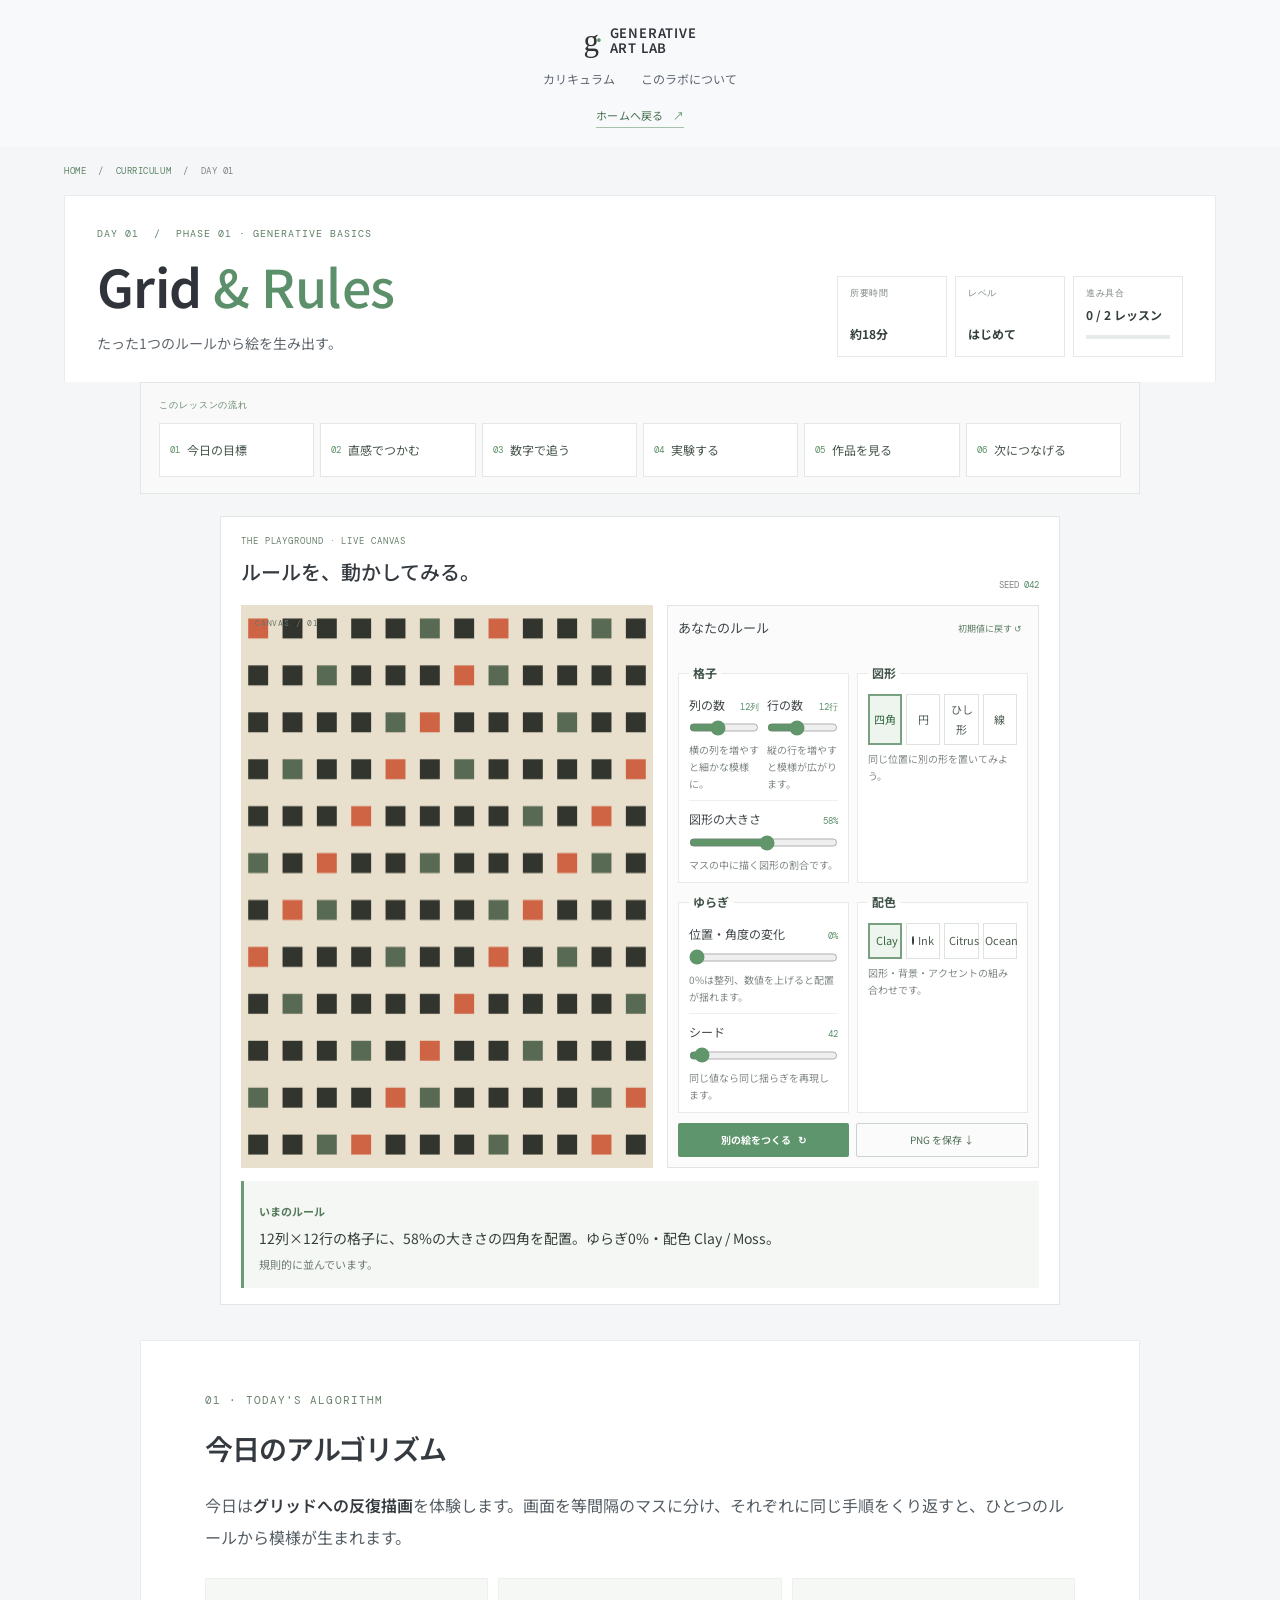
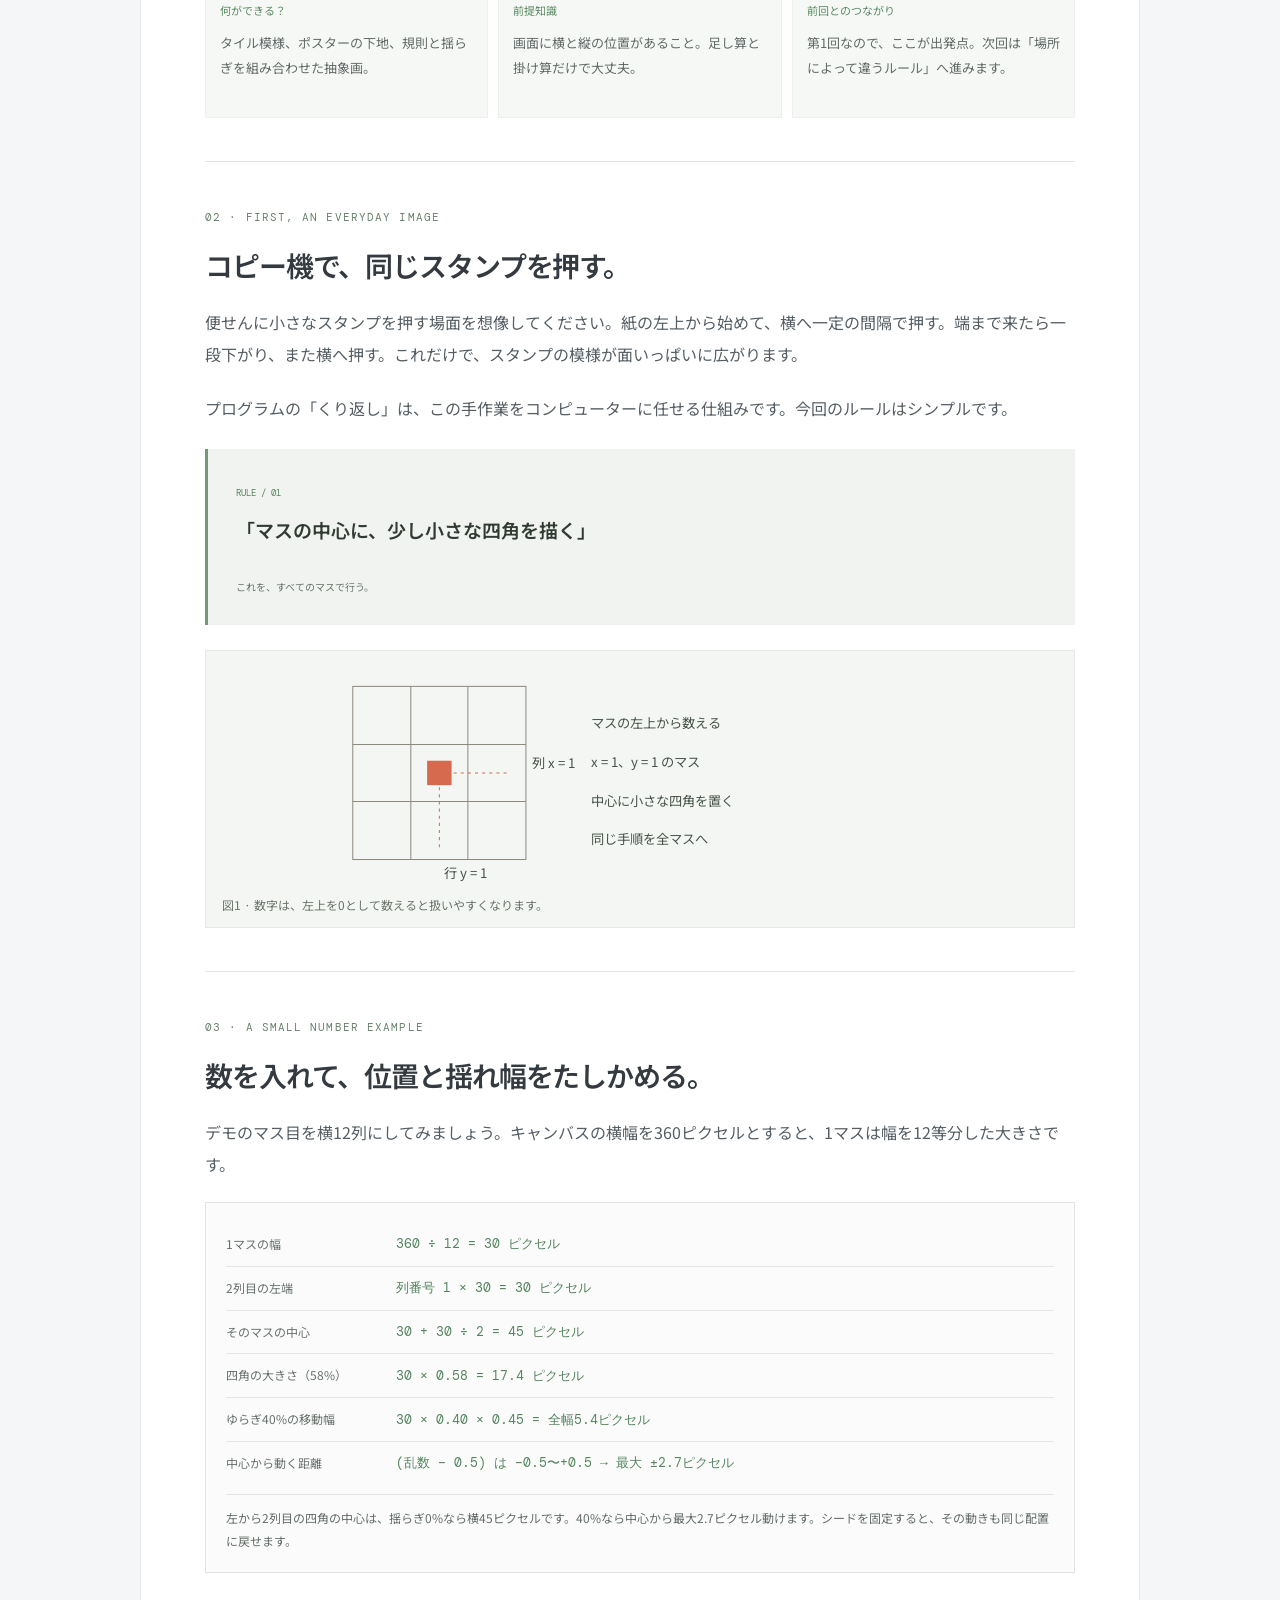
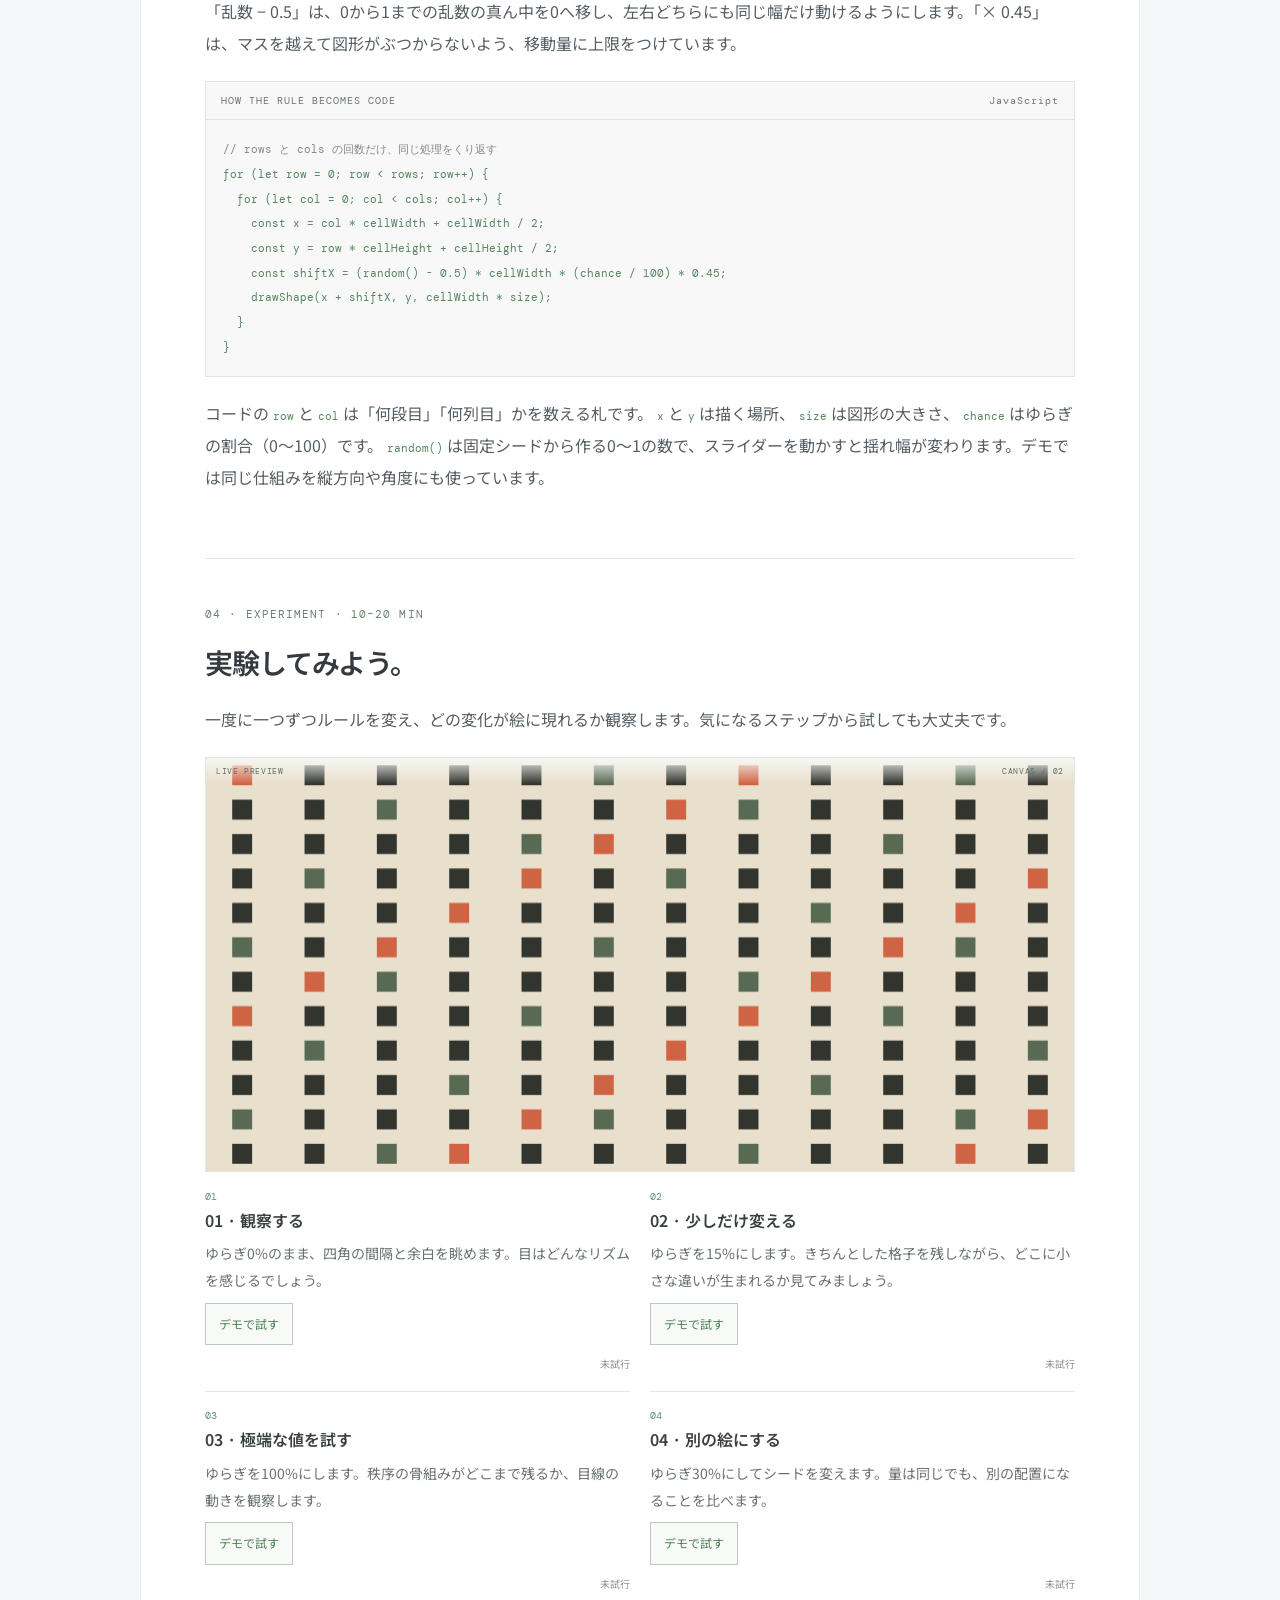
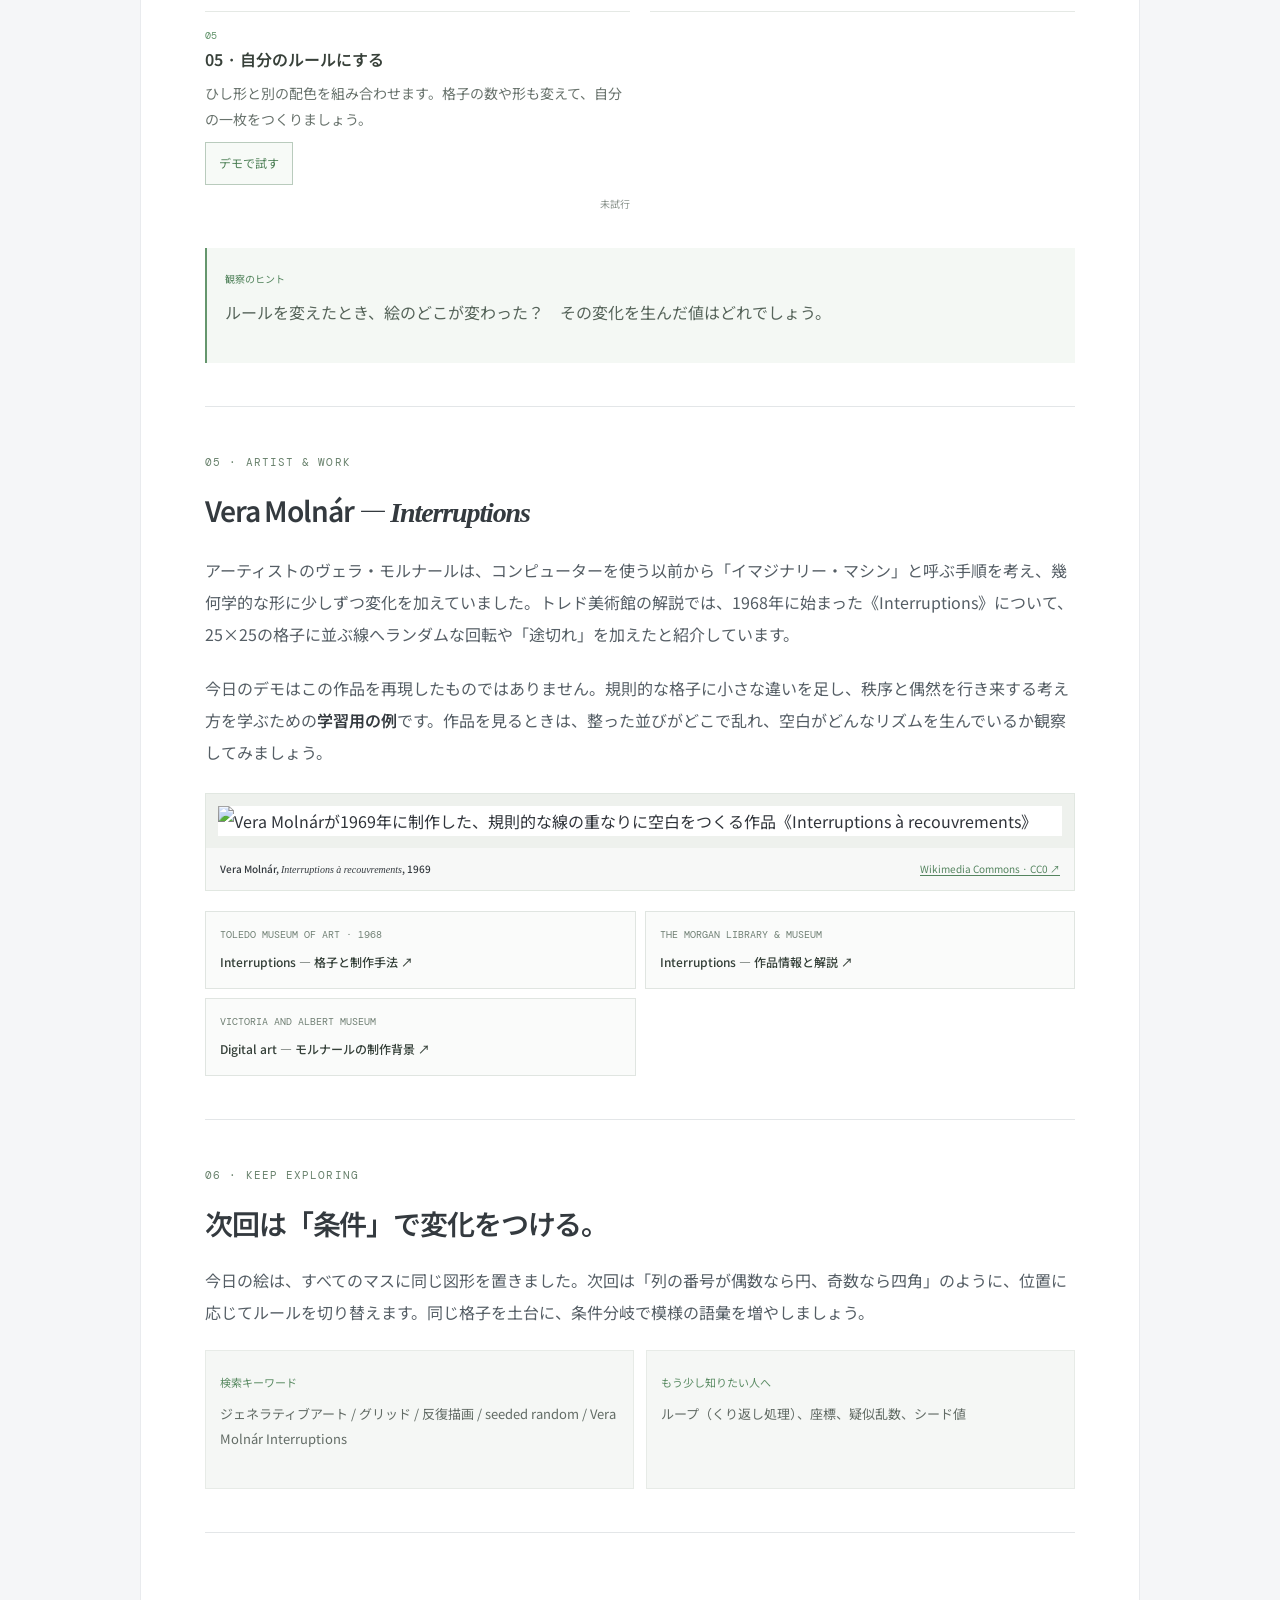
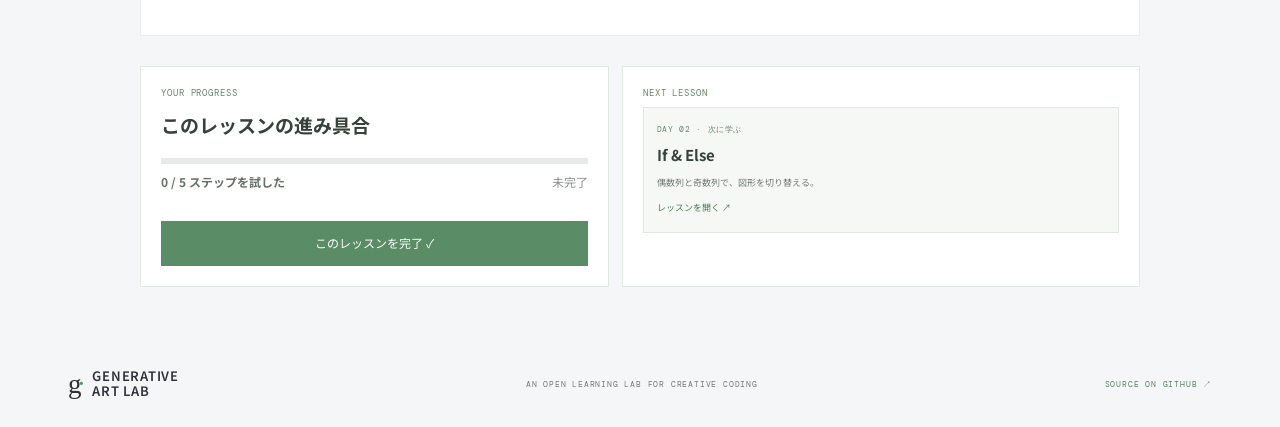
==== lesson.html @ f9ae671f "Refresh lesson script cache reference" ====
<!doctype html>
<html lang="ja">
<head>
  <meta charset="utf-8"><meta name="viewport" content="width=device-width, initial-scale=1"><meta name="theme-color" content="#f5f6f8">
  <title>Day 1 — Grid & Rules | Generative Art Lab</title>
  <link rel="preconnect" href="https://fonts.googleapis.com"><link rel="preconnect" href="https://fonts.gstatic.com" crossorigin>
  <link href="https://fonts.googleapis.com/css2?family=DM+Mono:wght@400;500&family=Manrope:wght@400;500;600;700;800&family=Noto+Sans+JP:wght@400;500;600;700;800&display=swap" rel="stylesheet">
<style data-inline-theme>
:root{--bg:#11110f;--surface:#191916;--surface-2:#201f1b;--ink:#f0eee7;--muted:#a8a59c;--line:#393831;--orange:#dd7452;--orange-soft:#f0a383;--cream:#e8e1cf;--mono:'DM Mono',monospace;--display:'Manrope','Noto Sans JP',sans-serif;--body:'Noto Sans JP',sans-serif;--shell:min(1200px,calc(100% - 88px))}*{box-sizing:border-box}html{scroll-behavior:smooth;scroll-padding-top:90px}body{margin:0;background:var(--bg);color:var(--ink);font-family:var(--body);font-size:15px;line-height:1.85;font-weight:400}a{color:inherit;text-decoration:none}button,input,select{font:inherit}button,a,input,select{ -webkit-tap-highlight-color:transparent}.topbar{height:86px;padding:0 max(44px,calc((100% - 1200px)/2));border-bottom:1px solid var(--line);display:flex;align-items:center;justify-content:space-between;position:relative;z-index:3;background:var(--bg)}.brand{display:flex;align-items:center;gap:11px;font:600 9px/1.15 var(--mono);letter-spacing:.1em}.brand-mark{font:500 35px/.8 var(--display);letter-spacing:-.13em;color:var(--cream)}.brand-mark span{color:var(--orange)}.main-nav{display:flex;gap:34px;color:#c0bdb4;font-size:12px}.main-nav a:hover,.text-link:hover{color:var(--orange-soft)}.nav-cta{font:10px var(--mono);letter-spacing:.02em;border:1px solid #6a574b;padding:11px 15px;color:#efd4c7}.nav-cta span{margin-left:14px;color:var(--orange-soft)}.hero{max-width:1440px;margin:0 auto;min-height:690px;padding:80px max(44px,calc((100% - 1200px)/2)) 68px;display:grid;grid-template-columns:.91fr 1.09fr;align-items:center;column-gap:68px;position:relative}.hero-copy{padding:0 0 30px;z-index:1}.eyebrow,.section-label,.art-caption,.art-footer,.hero-bottom,.archive-tools,.canvas-stamp,.canvas-corner-label,.code-head,.lesson-end,.footer>span,.footer>a:last-child{font:10px/1.5 var(--mono);letter-spacing:.1em}.eyebrow{color:#c5a797;margin:0 0 25px}.eyebrow-dot{display:inline-block;width:7px;height:7px;border-radius:50%;background:var(--orange);margin-right:9px;box-shadow:0 0 12px #dd745288}.hero h1{font:700 clamp(50px,5.9vw,70px)/1.14 var(--display);letter-spacing:-.075em;margin:0 0 25px}.hero h1 em,.curriculum-heading h2 em{font-family:var(--body);font-style:normal;font-weight:500;color:var(--orange-soft);letter-spacing:-.055em}.hero-description{color:#c4c0b7;font-size:14px;line-height:2.2;margin:0;max-width:430px}.hero-actions{display:flex;align-items:center;gap:28px;margin-top:34px}.button{display:inline-flex;align-items:center;justify-content:space-between;gap:24px;padding:13px 17px;font-size:12px;line-height:1.4;border:1px solid transparent;cursor:pointer;transition:transform .2s,background .2s,color .2s}.button:hover{transform:translateY(-2px)}.button-primary{background:var(--orange);color:#171411;font-weight:700}.button-primary:hover{background:#eb8b68}.button-outline{background:transparent;border-color:#5b574d;color:var(--ink)}.text-link{font-size:11px;color:#d4d0c7}.text-link span{margin-left:8px;color:var(--orange)}.hero-note{display:flex;align-items:center;gap:12px;font-size:10px;color:#96938b;margin-top:52px}.note-line{height:1px;width:30px;background:#6e6255}.hero-art-wrap{position:relative;align-self:center;padding:20px 19px 15px;background:#191915;border:1px solid #38362f;box-shadow:0 25px 70px #0005;transform:rotate(1.4deg)}.hero-art-wrap:before{content:'';position:absolute;inset:9px;border:1px solid #2b2a24;pointer-events:none}.art-caption,.art-footer{position:relative;display:flex;justify-content:space-between;color:#9d9a8f;font-size:9px}.hero-art{display:block;width:100%;height:auto;aspect-ratio:1.12;margin:14px 0 11px}.icon-button{background:transparent;border:1px solid #565248;color:var(--cream);font-size:21px;width:32px;height:32px;cursor:pointer}.art-index{position:absolute;font:10px var(--mono);color:#d88368;right:-26px;bottom:36px;writing-mode:vertical-rl}.hero-bottom{position:absolute;left:max(44px,calc((100% - 1200px)/2));right:max(44px,calc((100% - 1200px)/2));bottom:23px;display:flex;color:#77766f;justify-content:space-between;font-size:9px}.scroll-cue{color:#a9a399}.section-shell{max-width:1200px;margin:auto;padding:105px 0;border-top:1px solid var(--line)}.section-label{display:flex;gap:20px;color:#8e8b82}.section-label span:first-child{color:var(--orange-soft)}.intro-content{margin:38px 0 0 15%;display:grid;grid-template-columns:1fr .78fr;gap:80px;align-items:center}.intro h2,.curriculum-heading h2{font:600 clamp(34px,4vw,52px)/1.42 var(--body);letter-spacing:-.055em;margin:0}.intro h2 span{color:var(--orange-soft)}.intro-content>div{color:#b6b3ab;font-size:13px;line-height:2.2;max-width:450px}.intro-content>div p+p{margin-top:14px}.daily{padding-top:72px}.daily-card{margin:42px 0 0;display:grid;grid-template-columns:.96fr 1.04fr;min-height:440px;background:var(--cream);color:#24211c}.daily-copy{padding:48px 50px;display:flex;flex-direction:column;align-items:flex-start}.daily-copy .eyebrow{color:#826151;font-size:9px;margin-bottom:18px}.daily-copy h2{font:700 clamp(37px,5vw,62px)/1 var(--display);letter-spacing:-.07em;margin:0}.daily-copy h2 span{color:var(--orange)}.daily-lead{font:600 22px/1.65 var(--body);letter-spacing:-.04em;margin:19px 0 10px}.daily-body{font-size:12px;color:#5e5a50;line-height:2.1;max-width:450px;margin:0 0 25px}.button-light{background:#25231e;color:#f5f0e5;font-size:11px}.button-light:hover{background:#433a30}.lesson-meta{display:flex;gap:18px;color:#777166;font:9px var(--mono);margin-top:25px;flex-wrap:wrap}.lesson-meta span+span:before{content:'·';margin-right:18px;color:var(--orange)}.daily-art{background:#ccc3af;position:relative;min-height:390px;display:flex;align-items:center;justify-content:center;padding:25px}.daily-art canvas{width:100%;height:100%;position:absolute;inset:0}.canvas-stamp{position:absolute;bottom:18px;right:20px;color:#827a6b;font-size:8px}.curriculum{padding-bottom:116px}.curriculum-heading{display:flex;align-items:end;justify-content:space-between;margin:40px 0 47px}.curriculum-heading .eyebrow{font-size:9px;margin-bottom:19px}.curriculum-heading h2{line-height:1.42}.curriculum-heading h2 em{color:var(--orange-soft)}.curriculum-heading>p{font-size:12px;color:#a9a69e;line-height:2.1;margin:0 0 8px}.phase-grid{display:grid;grid-template-columns:repeat(4,1fr);border:1px solid #434139;margin-bottom:48px}.phase-card{padding:22px 19px 20px;min-height:146px;position:relative}.phase-card+.phase-card{border-left:1px solid #434139}.phase-card.active{background:#201e19}.phase-card .phase-number{font:9px var(--mono);color:var(--orange-soft)}.phase-card h3{font-size:13px;line-height:1.6;margin:13px 0 6px}.phase-card p{font-size:10px;color:#9c998f;margin:0;line-height:1.8}.phase-card .phase-range{position:absolute;right:18px;top:22px;font:9px var(--mono);color:#817e74}.archive-tools{display:flex;justify-content:space-between;align-items:center;color:#8c8980;margin-bottom:10px}.archive-count{font:24px var(--display);color:var(--ink);letter-spacing:-.04em;margin-right:9px}.search-box{display:flex;align-items:center;gap:9px;border-bottom:1px solid #5c594f;width:240px;padding:4px 2px}.search-box span{font-size:21px;color:var(--orange-soft)}.search-box input{background:transparent;border:0;outline:0;color:var(--ink);min-width:0;width:100%;font-size:11px}.search-box input::placeholder{color:#817e75}.search-box kbd{font:9px var(--mono);border:1px solid #545149;padding:0 5px;color:#8e8b81}.lesson-list{border-top:1px solid #3d3b34}.lesson-row{display:grid;grid-template-columns:82px 1fr 250px 90px;align-items:center;gap:16px;padding:16px 8px;border-bottom:1px solid #33322c;transition:background .2s}.lesson-row:hover{background:#1a1915}.lesson-row .day-number{font:10px var(--mono);color:#b8a092}.lesson-row h3{font-size:12px;font-weight:600;margin:0}.lesson-row p{font-size:10px;color:#99968d;margin:0}.lesson-row .phase-tag{font:9px var(--mono);letter-spacing:.04em;color:#77766e}.lesson-row .row-action{text-align:right;font:9px var(--mono);color:#bcb8ac}.lesson-row.is-available .row-action{color:var(--orange-soft)}.lesson-row.is-available{background:#1c1b17}.curriculum-footnote{font-size:10px;color:#79776f;margin:14px 0}.quote{position:relative;background:#201e19;max-width:100%;padding:90px max(44px,calc((100% - 1200px)/2));border-bottom:1px solid var(--line)}.quote-mark{position:absolute;font:130px/1 Georgia,serif;color:#d87757;top:58px;left:max(44px,calc((100% - 1200px)/2));opacity:.8}.quote blockquote{font:500 clamp(28px,4vw,46px)/1.65 var(--body);letter-spacing:-.05em;margin:0 0 25px 12%;position:relative}.quote>p{font:9px var(--mono);color:#8f8a7f;letter-spacing:.12em;margin-left:12%}.circle-link{position:absolute;right:max(44px,calc((100% - 1200px)/2));bottom:66px;width:48px;height:48px;border:1px solid #5b564d;border-radius:50%;display:grid;place-items:center;color:var(--orange-soft)}.footer{min-height:105px;padding:25px max(44px,calc((100% - 1200px)/2));display:flex;justify-content:space-between;align-items:center;color:#89877f}.footer>span,.footer>a:last-child{font-size:8px}.footer>a:last-child{color:#bbb5a7}.lesson-main{max-width:1200px;margin:0 auto}.lesson-breadcrumb{padding:28px 0;color:#77756d;display:flex;gap:12px;font:9px var(--mono);letter-spacing:.06em}.lesson-breadcrumb a{color:#aaa69c}.lesson-heading{display:flex;align-items:end;justify-content:space-between;padding:37px 0 44px}.lesson-heading .eyebrow{margin-bottom:16px}.heading-separator{color:var(--orange);margin:0 8px}.lesson-heading h1{font:700 clamp(55px,8vw,92px)/1.1 var(--display);letter-spacing:-.08em;margin:0}.lesson-heading h1 em{font-style:normal;color:var(--orange-soft);font-weight:500}.lesson-subtitle{color:#c8c4bb;margin:13px 0 0;font-size:17px}.lesson-tags{display:flex;gap:8px;flex-wrap:wrap;justify-content:end}.lesson-tags span{border:1px solid #4b4941;padding:7px 10px;font:9px var(--mono);color:#b2aea4}.lesson-demo{background:#1b1a16;border:1px solid #3b3931;padding:27px 29px 19px}.demo-topline{display:flex;justify-content:space-between;align-items:end;margin-bottom:20px}.demo-topline .eyebrow{margin:0 0 5px;font-size:9px}.demo-topline h2{font-size:18px;margin:0;font-weight:500}.seed-readout{font:9px var(--mono);color:#969289}.seed-readout b{color:var(--orange-soft);font-weight:400}.demo-layout{display:grid;grid-template-columns:minmax(0,1fr) 275px;gap:25px}.demo-canvas-wrap{position:relative;min-height:400px;background:#e8dfcc;overflow:hidden}.demo-canvas-wrap canvas{width:100%;height:100%;position:absolute;inset:0}.canvas-corner-label{position:absolute;top:12px;left:14px;font-size:8px;color:#7c7669}.controls{border:1px solid #3d3b33;background:#161613;padding:16px 16px 14px}.control-heading{display:flex;justify-content:space-between;align-items:center;font-size:11px;margin-bottom:11px}.reset-button{border:0;background:transparent;color:#99958b;font-size:9px;cursor:pointer}.control-group{display:block;padding:10px 0;border-top:1px solid #34332d}.control-label{display:flex;align-items:center;justify-content:space-between;font-size:10px;color:#d6d1c6}.control-label b{font:9px var(--mono);color:var(--orange-soft);font-weight:400}.control-group input[type=range]{display:block;width:100%;height:3px;accent-color:var(--orange);margin:12px 0 9px;cursor:pointer}.control-group small{display:block;color:#858279;font-size:9px;line-height:1.65}.control-group select{display:block;width:100%;margin:9px 0 7px;padding:7px 9px;color:#e9e5db;background:#26251f;border:1px solid #4c4a41;border-radius:0;font-size:10px}.demo-actions{display:grid;grid-template-columns:1fr;gap:7px;margin-top:13px}.demo-actions .button{font-size:10px;padding:10px 12px}.demo-caption{font-size:10px;color:#a6a298;margin:13px 1px 0}.demo-caption span:first-child{font:9px var(--mono);color:var(--orange-soft);margin-right:10px}.demo-caption span:last-child{color:#77756c;margin-left:5px}.lesson-content{display:grid;grid-template-columns:195px minmax(0,760px);gap:85px;justify-content:space-between;padding:91px 0 105px}.lesson-toc{position:sticky;top:22px;align-self:start}.lesson-toc>.eyebrow{font-size:8px;margin-bottom:14px}.lesson-toc>a{display:block;padding:8px 0;border-top:1px solid #35342e;color:#aaa69d;font-size:10px}.lesson-toc>a:hover{color:var(--orange-soft)}.progress-box{padding:16px 12px;background:#1c1b17;margin-top:35px}.progress-box>span{font:8px var(--mono);color:#8d8a81}.progress-track{height:2px;background:#403f37;margin:13px 0 7px}.progress-track i{display:block;width:0;height:100%;background:var(--orange);transition:width .3s}.progress-box>b{font:9px var(--mono);font-weight:400;color:#b5b0a4}.mark-complete{margin-top:12px;width:100%;padding:8px 5px;background:transparent;border:1px solid #575349;color:#d8d3c9;font-size:9px;cursor:pointer}.mark-complete:hover,.mark-complete.done{border-color:var(--orange);color:var(--orange-soft)}.lesson-article{min-width:0}.article-section{padding:0 0 43px;margin:0 0 44px;border-bottom:1px solid #38372f;scroll-margin-top:30px}.article-section>.eyebrow{font-size:9px;margin:0 0 13px;color:#bd9f8d}.article-section h2{font-size:23px;letter-spacing:-.04em;font-weight:600;margin:0 0 18px}.article-section p{font-size:13px;line-height:2.15;color:#c1bdb4;margin:0 0 16px}.article-section strong{color:#eee9de;font-weight:600}.article-section code{font:11px var(--mono);color:#e4b198}.fact-grid{display:grid;grid-template-columns:repeat(3,1fr);gap:10px;margin-top:25px}.fact-grid>div{background:#1c1b17;padding:14px}.fact-grid span,.next-links span{font-size:9px;color:var(--orange-soft)}.fact-grid p{font-size:10px;line-height:1.9;margin:8px 0 0;color:#aba79c}.rule-card{margin:25px 0;padding:23px 25px;background:#e8e1cf;color:#24221d}.rule-card .rule-index{font:9px var(--mono);color:#a45f46}.rule-card p{font-size:17px;color:#2a2721;font-weight:600;margin:9px 0}.rule-card>span:last-child{font-size:10px;color:#777166}.diagram{margin:25px 0 0;background:#211f1a;padding:15px 16px 10px}.diagram svg{width:100%;height:auto;max-height:220px}.diagram text{fill:#d5cec0;font:13px 'Noto Sans JP',sans-serif}.diagram figcaption{font-size:9px;color:#918d82}.math-card{background:#1d1c18;border:1px solid #3a3931;margin:22px 0;padding:20px}.math-steps>div{display:grid;grid-template-columns:155px 1fr;gap:15px;padding:10px 0;border-bottom:1px solid #35342d;align-items:center}.math-steps>div:last-child{border:0}.math-steps span{font-size:10px;color:#a7a398}.math-steps code{font-size:11px}.math-note{border-top:1px solid #444239;margin-top:9px;padding-top:12px;font-size:10px;color:#9d998f}.code-card{background:#171713;border:1px solid #3d3b34;margin:20px 0}.code-head{display:flex;justify-content:space-between;padding:11px 15px;border-bottom:1px solid #393830;color:#9f9b8f;font-size:8px}.code-card pre{margin:0;padding:17px;overflow:auto;font:11px/1.9 var(--mono);color:#e0d6c5}.code-muted{color:#79786f}.experiment-list{padding:0;margin:25px 0;list-style:none;counter-reset:experiment}.experiment-list li{position:relative;padding:0 0 18px 47px;margin-bottom:17px;border-bottom:1px solid #32312b}.experiment-list li:last-child{border-bottom:0}.experiment-list li:before{counter-increment:experiment;content:counter(experiment,decimal-leading-zero);position:absolute;left:0;top:0;color:var(--orange-soft);font:10px var(--mono)}.experiment-list b{font-size:12px;font-weight:600;color:#e5e0d5}.experiment-list p{font-size:11px;margin:5px 0 0;color:#aaa69c}.observation{border-left:2px solid var(--orange);padding:13px 18px;background:#1e1c18}.observation span{font-size:10px;color:var(--orange-soft)}.observation p{font-size:11px;margin:5px 0 0}.article-section i{font-family:Georgia,serif}.artist-links{display:grid;grid-template-columns:1fr 1fr;gap:9px;margin-top:20px}.artist-links a{background:#1d1c18;border:1px solid #3a3831;padding:14px;transition:border-color .2s}.artist-links a:hover{border-color:#a76f57}.artist-links span{display:block;font:8px var(--mono);color:#9f9a8e;line-height:1.7}.artist-links b{display:block;margin-top:8px;font-size:10px;font-weight:500;color:#e7dfd2}.next-links{display:grid;grid-template-columns:1fr 1fr;gap:12px}.next-links>div{padding:14px;background:#1b1a16}.next-links p{font-size:10px;line-height:1.9;margin:7px 0 0}.lesson-end{display:flex;justify-content:space-between;color:#8e8a80;font-size:9px}.lesson-end a{color:var(--orange-soft)}
@media(max-width:900px){.hero{column-gap:35px;padding-top:70px}.section-shell{padding-left:36px;padding-right:36px}.intro-content{margin-left:9%;gap:40px}.lesson-main{padding:0 32px}.lesson-content{grid-template-columns:155px minmax(0,1fr);gap:40px}.demo-layout{grid-template-columns:minmax(0,1fr) 260px;gap:15px}.lesson-row{grid-template-columns:66px 1fr 160px 78px}.daily-copy{padding:38px}.footer{padding-left:36px;padding-right:36px}}
@media(max-width:680px){body{font-size:14px}.topbar{height:68px;padding:0 20px}.brand{font-size:8px}.brand-mark{font-size:31px}.main-nav{display:none}.nav-cta{font-size:9px;padding:9px 10px}.hero{display:block;min-height:auto;padding:56px 25px 70px}.hero-copy{padding:0}.hero h1{font-size:46px}.hero-description{font-size:12px}.hero-note{margin-top:31px}.hero-art-wrap{margin:46px 14px 20px;max-width:500px}.hero-art{aspect-ratio:1.16}.hero-bottom{left:25px;right:25px;bottom:19px;font-size:8px}.hero-bottom span:nth-child(2){display:none}.section-shell{padding:72px 22px}.intro-content{display:block;margin:30px 0 0}.intro h2{font-size:34px}.intro-content>div{margin-top:25px;font-size:12px}.daily{padding-top:58px}.daily-card{display:flex;flex-direction:column-reverse;margin-top:27px}.daily-art{min-height:270px}.daily-copy{padding:30px 24px}.daily-copy h2{font-size:48px}.daily-lead{font-size:19px}.daily-body{font-size:11px}.curriculum-heading{display:block;margin:32px 0 30px}.curriculum-heading h2{font-size:35px}.curriculum-heading>p{margin-top:18px;font-size:11px}.phase-grid{grid-template-columns:1fr 1fr;margin-bottom:35px}.phase-card{min-height:130px;padding:17px 13px}.phase-card+.phase-card{border-left:0}.phase-card:nth-child(even){border-left:1px solid #434139}.phase-card:nth-child(n+3){border-top:1px solid #434139}.phase-card .phase-range{right:12px;top:18px;font-size:8px}.phase-card h3{font-size:11px}.phase-card p{font-size:9px}.archive-tools{font-size:8px;align-items:flex-end}.archive-count{font-size:22px}.search-box{width:148px;gap:5px}.search-box input{font-size:9px}.lesson-row{grid-template-columns:47px 1fr 55px;gap:9px;padding:13px 2px}.lesson-row h3{font-size:10px}.lesson-row p,.lesson-row .phase-tag{display:none}.lesson-row .row-action{font-size:8px}.curriculum-footnote{font-size:9px}.quote{padding:67px 25px}.quote-mark{left:22px;top:45px;font-size:95px}.quote blockquote{margin-left:35px;font-size:27px}.quote>p{margin-left:35px;font-size:8px}.circle-link{right:25px;bottom:27px;width:40px;height:40px}.footer{padding:20px 22px;min-height:90px}.footer>span{display:none}.footer>a:last-child{font-size:7px}.lesson-main{padding:0 20px}.lesson-breadcrumb{padding:19px 0;font-size:8px}.lesson-heading{display:block;padding:29px 0 28px}.lesson-heading .eyebrow{font-size:8px}.lesson-heading h1{font-size:61px}.lesson-subtitle{font-size:14px}.lesson-tags{justify-content:start;margin-top:19px}.lesson-tags span{font-size:8px;padding:6px 7px}.lesson-demo{padding:19px 14px 13px;margin:0 -6px}.demo-topline h2{font-size:15px}.demo-topline .eyebrow{font-size:8px}.demo-layout{display:flex;flex-direction:column}.demo-canvas-wrap{height:320px;min-height:320px}.controls{padding:14px}.control-group{padding:9px 0}.control-group small{font-size:8px}.demo-actions{grid-template-columns:1fr 1fr}.demo-actions .button{font-size:9px;gap:5px;padding:9px}.demo-caption{font-size:9px;line-height:1.8}.lesson-content{display:block;padding:59px 0 70px}.lesson-toc{position:static;display:flex;flex-wrap:wrap;gap:0 14px;margin-bottom:46px}.lesson-toc>.eyebrow{width:100%}.lesson-toc>a{padding:5px 0;font-size:9px;border:0}.progress-box{width:100%;margin-top:17px}.article-section{padding-bottom:34px;margin-bottom:34px}.article-section h2{font-size:20px}.article-section p{font-size:12px}.fact-grid{grid-template-columns:1fr;gap:7px}.fact-grid>div{padding:12px}.fact-grid p{font-size:10px}.rule-card{padding:19px}.rule-card p{font-size:15px}.diagram{padding:10px}.diagram text{font-size:12px}.math-card{padding:14px}.math-steps>div{grid-template-columns:1fr;gap:4px;padding:9px 0}.math-steps code{font-size:10px}.code-card pre{font-size:9px;padding:13px}.experiment-list li{padding-left:37px}.experiment-list p{font-size:10px}.artist-links,.next-links{grid-template-columns:1fr}.lesson-end{font-size:8px}.lesson-end span{max-width:52%}}
@media(prefers-reduced-motion:reduce){html{scroll-behavior:auto}*,*:before,*:after{transition:none!important;animation:none!important}}

.generated-demo-frame{height:460px;background:#e8dfcc}.generated-demo-frame iframe{width:100%;height:100%;border:0;display:block}.missing-lesson{padding:60px;color:#c3bfb4}.missing-lesson a{color:var(--orange-soft)}
@media(max-width:680px){.generated-demo-frame{height:340px}}
.gallery-grid{display:grid;grid-template-columns:repeat(3,1fr);gap:14px}.gallery-card{border:1px solid #3b3931;background:#191915;min-width:0}.gallery-art{display:block;width:100%;aspect-ratio:1.32;background:#e9e1d1}.gallery-card>div{padding:18px 19px 19px}.gallery-card>div>span{font:8px var(--mono);letter-spacing:.08em;color:#c49782}.gallery-card h3{font-size:14px;font-weight:500;margin:9px 0 4px}.gallery-card p{font-size:10px;line-height:1.9;color:#a5a197;margin:0 0 14px}.gallery-refresh{border:0;border-bottom:1px solid #666156;background:transparent;padding:0 0 3px;color:#e4b49c;font-size:10px;cursor:pointer}.gallery-link{display:inline-block}.gallery-refresh:hover{color:#fff}
@media(max-width:680px){.gallery-grid{grid-template-columns:1fr;gap:12px}.gallery-art{aspect-ratio:1.55}.gallery-card>div{padding:15px}}


/* Editorial light theme inspired by the reference article */
:root{--bg:#f5f6f8;--surface:#fff;--surface-2:#f7f8fa;--ink:#30343a;--muted:#707781;--line:#e2e5e9;--orange:#5a906b;--orange-soft:#4f8b61;--cream:#f2f4f6;--mono:'DM Mono',ui-monospace,monospace;--display:'Noto Sans JP',sans-serif;--body:'Noto Sans JP',sans-serif;--shell:min(1200px,calc(100% - 48px))}
html{scroll-padding-top:32px}body{background:var(--bg);color:var(--ink);font-family:var(--body);font-size:15px;line-height:1.95}.topbar{height:auto;min-height:140px;padding:26px 24px 19px;background:#f8f9fb;border:0;display:flex;flex-direction:column;justify-content:center;gap:12px}.brand{justify-content:center;color:#30343a;font-family:var(--body);font-size:13px;letter-spacing:.06em}.brand-mark{font-family:Georgia,serif;font-size:31px;color:#333}.brand-mark span,.eyebrow,.section-label span:first-child,.nav-cta span{color:#5b916c}.main-nav{gap:26px;color:#5c646e;font-size:12px}.main-nav a:hover,.text-link:hover{color:#3c744d}.nav-cta{border:0;border-bottom:1px solid #a5c0ac;padding:4px 0;color:#426c4d;font:11px var(--body)}.nav-cta span{margin-left:7px}.button{border-radius:2px}.button-primary{background:#5e956c;color:white}.button-primary:hover{background:#477c56}.button-outline{border-color:#cad2cf;color:#4d6754}.text-link{color:#4e7958}.eyebrow{color:#5f8066}.eyebrow-dot{background:#70a77d;box-shadow:0 0 0 4px #70a77d22}.editorial-layout{max-width:1180px;margin:28px auto 60px;display:grid;grid-template-columns:minmax(0,840px) 250px;gap:42px;align-items:start;padding:0 18px}.editorial-main{min-width:0;background:#fff;border:1px solid #e9ebee;padding:52px 76px 62px;box-shadow:0 2px 10px #1f29330a}.site-sidebar{padding-top:10px;position:sticky;top:20px;color:#555d66}.sidebar-profile,.sidebar-nav,.sidebar-latest{margin-bottom:38px}.sidebar-title{font-size:16px;font-weight:600;margin:0 0 17px;padding-bottom:10px;border-bottom:1px solid #dfe3e7;color:#3c4249}.profile-mark{width:62px;height:62px;border-radius:50%;background:white;box-shadow:0 1px 6px #26334418;display:grid;place-items:center;font:42px Georgia,serif;color:#40474e;margin:0 0 8px}.profile-mark span{color:#59916a}.profile-name{font:600 11px var(--mono);color:#568864;letter-spacing:.08em;margin:0 0 9px}.sidebar-profile>p:not(.sidebar-title):not(.profile-name){font-size:11px;line-height:1.85;margin:0 0 9px}.sidebar-profile>a{font-size:11px;color:#51815e}.sidebar-nav a{display:block;padding:8px 0;border-bottom:1px solid #e5e8eb;color:#557e5d;font-size:11px}.sidebar-nav a:before{content:'•';color:#77817a;margin-right:8px}.sidebar-latest>a{display:block;background:#fff;border:1px solid #e3e7e4;padding:13px 14px;color:#303a34}.sidebar-latest span,.sidebar-latest i{display:block;color:#758079;font:9px/1.6 var(--mono);font-style:normal}.sidebar-latest b{display:block;font-size:14px;margin:7px 0 8px}.sidebar-latest i{color:#53835f}.sidebar-note{border-top:1px solid #dfe3e7;padding-top:18px;font-size:12px;line-height:2;color:#798078}
.hero{max-width:none;min-height:0;padding:0 0 50px;display:flex;flex-direction:column;align-items:stretch;gap:23px}.hero-copy{padding:0;order:0}.hero .eyebrow{font-size:10px;letter-spacing:.08em;margin:0 0 15px}.hero h1{font:600 clamp(34px,4.6vw,48px)/1.5 var(--body);letter-spacing:-.04em;margin:0 0 15px;color:#30343a}.hero h1 em,.curriculum-heading h2 em{font-family:var(--body);font-style:normal;font-weight:600;color:#5b906a;letter-spacing:-.04em}.hero-description{max-width:640px;color:#525a62;font-size:14px;line-height:2;margin:0}.hero-actions{margin-top:21px;gap:20px}.hero-note{margin-top:18px;color:#788078}.note-line{background:#91ad96}.hero-art-wrap{order:1;width:100%;padding:13px;background:#f3f5f2;border:1px solid #e1e7e1;box-shadow:none;transform:none}.hero-art-wrap:before{display:none}.hero-art{aspect-ratio:1.5;margin:8px 0}.art-caption,.art-footer{color:#68736a;font-size:9px}.icon-button{color:#4e8059;border-color:#b7cbb9}.art-index{color:#5b906a;right:9px;bottom:45px}.hero-bottom{position:static;width:100%;color:#89918b;border-top:1px solid #e4e8e4;padding-top:14px;font-size:8px}.scroll-cue{color:#66836b}
.section-shell{max-width:none;margin:0;padding:40px 0 45px;border-top:1px solid #dfe3e7}.section-label{gap:12px;color:#788078;font-size:9px}.intro-content{margin:24px 0 0;display:block}.intro h2,.curriculum-heading h2{font:600 clamp(25px,3vw,32px)/1.6 var(--body);letter-spacing:-.04em;margin:0}.intro h2 span{color:#5b906a}.intro-content>div{max-width:none;color:#525a62;font-size:13px;line-height:2.05;margin-top:14px}.intro-content>div p+p{margin-top:12px}.daily{padding-top:38px}.daily-card{margin:22px 0 0;display:flex;flex-direction:column-reverse;min-height:0;background:#fff;color:#30343a;border:1px solid #e6e9ec}.daily-copy{padding:26px 26px 25px;align-items:flex-start}.daily-copy .eyebrow{color:#5e8567;font-size:9px;margin-bottom:8px}.daily-copy h2{font:600 34px/1.4 var(--body);letter-spacing:-.045em;margin:0}.daily-copy h2 span{color:#5b906a}.daily-lead{font:600 17px/1.75 var(--body);letter-spacing:-.025em;margin:11px 0 8px}.daily-body{font-size:12px;color:#59616a;line-height:2;margin:0 0 17px}.button-light{background:#5a8d65;color:white}.button-light:hover{background:#47764f}.lesson-meta{color:#7a817b;font:9px var(--mono);margin-top:15px}.lesson-meta span+span:before{color:#63916d}.daily-art{background:#f0f2ee;min-height:300px;height:300px}.daily-art canvas{object-fit:contain}.canvas-stamp{color:#758074}.curriculum{padding-bottom:44px}.curriculum-heading{display:block;margin:23px 0 25px}.curriculum-heading .eyebrow{font-size:9px;margin-bottom:9px}.curriculum-heading>p{font-size:11px;color:#687078;line-height:1.9;margin:10px 0 0}.phase-grid{grid-template-columns:repeat(2,1fr);border:1px solid #e0e4e1;margin-bottom:25px}.phase-card{padding:16px 15px;min-height:120px;background:#fff}.phase-card+.phase-card{border-left:1px solid #e0e4e1}.phase-card:nth-child(3){border-left:0;border-top:1px solid #e0e4e1}.phase-card:nth-child(4){border-top:1px solid #e0e4e1}.phase-card.active{background:#f4f8f4}.phase-card .phase-number{color:#5b906a}.phase-card h3{font-size:12px;margin:10px 0 5px}.phase-card p{font-size:10px;color:#69716d}.phase-card .phase-range{color:#8a918d}.archive-tools{color:#69716d;font-size:9px}.archive-count{color:#30343a}.search-box{border-color:#cbd2cd}.search-box span{color:#5b906a}.search-box input{color:#30343a}.search-box input::placeholder{color:#8b9290}.search-box kbd{border-color:#d4dad5;color:#777f79}.lesson-list{border-color:#dfe4e1}.lesson-row{grid-template-columns:64px 1fr auto;gap:12px;padding:13px 7px;border-color:#e7e9ec}.lesson-row:hover{background:#f7faf7}.lesson-row .day-number{color:#64886b}.lesson-row h3{font-size:11px;color:#353b40}.lesson-row p{grid-column:2;color:#707870;font-size:9px}.lesson-row .phase-tag{display:none}.lesson-row .row-action{font-size:8px;color:#859087}.lesson-row.is-available .row-action{color:#50865b}.lesson-row.is-available{background:#f7faf7}.curriculum-footnote{font-size:10px;color:#7c837e}.gallery-grid{grid-template-columns:1fr;gap:13px}.gallery-card{display:grid;grid-template-columns:42% 1fr;background:#fff;border:1px solid #e5e8e9}.gallery-art{height:100%;min-height:165px;aspect-ratio:auto;background:#eef1ed}.gallery-card>div{padding:17px 18px}.gallery-card>div>span{color:#64886b}.gallery-card h3{font-size:13px;color:#373d40}.gallery-card p{font-size:10px;color:#6a7172}.gallery-refresh{color:#53835f;border-color:#b9cbbd}.quote{background:#f8f9fa;border-top:1px solid #dfe3e7;border-bottom:1px solid #dfe3e7;padding:38px 26px;margin-top:0}.quote-mark{font-size:80px;top:18px;left:14px;color:#6b9a74}.quote blockquote{font:500 23px/1.8 var(--body);letter-spacing:-.03em;margin:0 0 13px 36px;color:#384039}.quote>p{margin-left:36px;color:#7d857e;font:8px var(--mono)}.circle-link{right:18px;bottom:24px;border-color:#bfd0c1;color:#54845e}.footer{max-width:1180px;margin:auto;padding:24px 18px;min-height:85px;color:#737a77}.footer .brand{justify-content:flex-start}.footer .brand-mark{font-size:27px}.footer>span,.footer>a:last-child{font-size:8px}.footer>a:last-child{color:#578363}
.lesson-main{max-width:1180px;padding:0 18px}.lesson-breadcrumb{padding:18px 0;color:#7e8581}.lesson-breadcrumb a{color:#5e8467}.lesson-heading{width:min(840px,100%);display:block;padding:20px 76px 24px;background:#fff;border:1px solid #e9ebee;border-bottom:0}.lesson-heading .eyebrow{margin-bottom:9px}.lesson-heading h1{font:600 clamp(38px,5vw,52px)/1.4 var(--body);letter-spacing:-.05em;color:#30343a}.lesson-heading h1 em{color:#5b906a;font-weight:500}.lesson-subtitle{color:#5e666c;font-size:14px;margin:8px 0 0}.lesson-tags{justify-content:flex-start;margin-top:13px}.lesson-tags span{border:1px solid #e0e5e1;color:#65736a;padding:5px 8px;font:9px var(--body)}.lesson-demo{width:min(840px,100%);background:#fff;border:1px solid #e9ebee;border-top:0;padding:10px 76px 23px}.demo-topline{border-top:1px solid #e4e7e8;padding-top:22px}.demo-topline .eyebrow{color:#68816c}.demo-topline h2{font-size:15px;color:#343a3f}.seed-readout{color:#7e8581}.seed-readout b{color:#598863}.demo-layout{grid-template-columns:minmax(0,1fr) 220px;gap:15px}.demo-canvas-wrap{min-height:300px;background:#eef0eb}.canvas-corner-label{color:#69766a}.controls{border:1px solid #e1e5e2;background:#fafbfa;padding:12px;color:#40474a}.control-heading{font-size:10px}.reset-button{color:#638069}.control-group{border-color:#e7e9e7}.control-label{font-size:9px;color:#41484a}.control-label b{color:#5b906a}.control-group input[type=range]{accent-color:#63966e}.control-group small{color:#767e79}.control-group select{color:#3b4242;background:#fff;border-color:#d8dfd9}.demo-actions .button-outline{color:#4e6f54}.demo-caption{color:#636b68}.demo-caption span:first-child{color:#5b906a}.demo-caption span:last-child{color:#808780}.lesson-content{grid-template-columns:minmax(0,840px) 250px;gap:42px;justify-content:initial;padding:48px 0 70px}.lesson-toc{grid-column:2;grid-row:1;position:sticky;top:20px}.lesson-toc>.eyebrow{color:#67816b}.lesson-toc>a{border-color:#e0e4e1;color:#588060}.lesson-toc>a:hover{color:#347447}.progress-box{background:#fff;border:1px solid #e3e7e4}.progress-box>span{color:#79817c}.progress-track{background:#e4e8e5}.progress-track i{background:#5e956c}.progress-box>b{color:#59685e}.mark-complete{border-color:#c9d5ca;color:#577660}.mark-complete:hover,.mark-complete.done{border-color:#5b906a;color:#4f855c}.lesson-article{grid-column:1;grid-row:1;background:#fff;border:1px solid #e9ebee;padding:44px 76px 50px}.article-section{border-color:#e3e6e8}.article-section>.eyebrow{color:#68816c}.article-section h2{color:#343a3f}.article-section p{color:#555e65}.article-section strong{color:#343a3f}.article-section code{color:#54845f}.fact-grid>div{background:#f6f8f6;border:1px solid #edf0ed}.fact-grid span,.next-links span{color:#5a8b63}.fact-grid p{color:#626b68}.rule-card{background:#f0f3ef;color:#303832;border-left:3px solid #6f9a75}.rule-card .rule-index{color:#56845f}.rule-card p{color:#313b34}.rule-card>span:last-child{color:#69736c}.diagram{background:#f4f6f3;border:1px solid #e5e9e5}.diagram text{fill:#48544b}.diagram figcaption{color:#69746b}.math-card{background:#fafbfa;border-color:#e0e5e0}.math-steps>div{border-color:#e3e7e4}.math-steps span{color:#69716d}.math-note{border-color:#e1e5e1;color:#646d68}.code-card{background:#f7f8f7;border-color:#e1e5e2}.code-head{border-color:#e1e5e2;color:#69766c}.code-card pre{color:#334238}.code-muted{color:#838b85}.experiment-list li{border-color:#e5e8e6}.experiment-list li:before{color:#5d9067}.experiment-list b{color:#38413a}.experiment-list p{color:#68716d}.observation{background:#f4f8f4;border-color:#65966d}.observation span{color:#54855e}.observation p{color:#56645a}.artist-links a{background:#fafbfa;border-color:#e0e5e1}.artist-links a:hover{border-color:#80a789}.artist-links span{color:#718075}.artist-links b{color:#354039}.next-links>div{background:#f5f7f5;border:1px solid #e7ebe7}.next-links p{color:#626b65}.lesson-end{color:#788079}.lesson-end a{color:#54855e}
@media(max-width:900px){.editorial-layout{grid-template-columns:minmax(0,1fr);gap:26px;max-width:900px}.editorial-main{padding:42px 50px}.site-sidebar{position:static;display:grid;grid-template-columns:repeat(2,minmax(0,1fr));gap:18px;padding:0 15px}.sidebar-note{display:none}.lesson-main{max-width:900px}.lesson-heading,.lesson-demo{width:100%;padding-left:42px;padding-right:42px}.lesson-content{grid-template-columns:minmax(0,1fr) 220px;gap:25px}.lesson-article{padding:38px 42px}.demo-layout{grid-template-columns:minmax(0,1fr) 220px}}
@media(max-width:680px){.topbar{min-height:120px;padding:21px 18px 15px;gap:9px}.brand{font-size:11px}.brand-mark{font-size:27px}.main-nav{gap:16px;font-size:10px}.nav-cta{font-size:10px}.editorial-layout{margin:14px auto 35px;padding:0 10px;gap:22px}.editorial-main{padding:30px 22px 38px}.site-sidebar{grid-template-columns:1fr;padding:0 12px;gap:0}.hero{padding-bottom:33px;gap:16px}.hero h1{font-size:32px;line-height:1.55}.hero-description{font-size:12px}.hero-art-wrap{padding:8px}.hero-art{aspect-ratio:1.12}.hero-bottom{font-size:7px}.section-shell{padding:30px 0 34px}.intro h2,.curriculum-heading h2{font-size:24px}.daily-copy{padding:20px}.daily-copy h2{font-size:29px}.daily-lead{font-size:15px}.daily-art{height:240px;min-height:240px}.phase-grid{grid-template-columns:1fr 1fr}.phase-card{min-height:114px;padding:12px}.phase-card h3{font-size:10px}.phase-card p{font-size:9px}.phase-card .phase-range{right:10px;top:13px;font-size:8px}.archive-tools{align-items:flex-start;gap:12px;flex-direction:column}.search-box{width:100%}.lesson-row{grid-template-columns:48px 1fr auto;gap:8px;padding:11px 3px}.lesson-row h3{font-size:10px}.lesson-row p{font-size:8px}.gallery-card{grid-template-columns:1fr}.gallery-art{min-height:170px;aspect-ratio:1.5}.gallery-card>div{padding:14px}.quote{padding:30px 18px}.quote blockquote{font-size:17px;margin:0 0 10px 25px}.quote-mark{left:8px;top:10px;font-size:62px}.circle-link{width:34px;height:34px;right:10px;bottom:13px}.quote>p{margin-left:25px;font-size:7px}.footer{padding:18px 14px;min-height:70px;gap:12px}.footer>span{display:none}.footer .brand{font-size:8px}.footer .brand-mark{font-size:23px}.footer>a:last-child{font-size:7px}.lesson-main{padding:0 10px}.lesson-breadcrumb{font-size:8px;padding:12px 4px}.lesson-heading{padding:23px 22px 20px}.lesson-heading h1{font-size:37px}.lesson-subtitle{font-size:12px}.lesson-demo{padding:0 22px 19px}.demo-topline{padding-top:18px}.demo-layout{display:flex;flex-direction:column}.demo-canvas-wrap{height:260px;min-height:260px}.controls{padding:12px}.demo-actions{grid-template-columns:1fr 1fr}.lesson-content{display:flex;flex-direction:column;padding:26px 0 40px;gap:20px}.lesson-toc{order:0;display:block;margin:0 10px 5px}.lesson-toc>a{display:inline-block;margin-right:12px;padding:5px 0;font-size:9px}.progress-box{margin-top:12px}.lesson-article{order:1;padding:28px 22px 35px}.article-section{padding-bottom:27px;margin-bottom:27px}.article-section h2{font-size:18px}.article-section p{font-size:11px}.fact-grid{grid-template-columns:1fr}.math-steps>div{grid-template-columns:1fr}.code-card pre{font-size:8px}.lesson-end{font-size:7px}}
@media(prefers-reduced-motion:reduce){html{scroll-behavior:auto}}
.artist-work{margin:25px 0 20px;background:#f7f8f7;border:1px solid #e1e7e1}.artist-work>a{display:block;padding:12px;background:#eef1ed}.artist-work img{display:block;width:100%;max-height:530px;object-fit:contain;background:#fff}.artist-work figcaption{display:flex;flex-wrap:wrap;justify-content:space-between;gap:5px 14px;padding:11px 14px;font-size:10px;color:#626b65}.artist-work figcaption strong{font-weight:500}.artist-work figcaption a{color:#54845f;text-decoration:underline;text-underline-offset:2px}
</style>
<style>
@media(max-width:680px){.topbar{height:68px;min-height:68px;padding:0 18px;flex-direction:row;justify-content:space-between;align-items:center;gap:12px}.brand{font-size:8px}.brand-mark{font-size:31px}.nav-cta{font-size:9px;padding:9px 10px;white-space:nowrap}}
</style>
  <link rel="stylesheet" href="./styles.css?v=13">
  <script src="./lesson.js?v=13" defer></script>
</head>
<body class="lesson-page">
  <header class="topbar"><a class="brand" href="./"><span class="brand-mark">g<span>·</span></span><span>GENERATIVE<br>ART LAB</span></a><nav class="main-nav"><a href="./#curriculum">カリキュラム</a><a href="./#about">このラボについて</a></nav><a class="nav-cta" href="./">ホームへ戻る <span>↗</span></a></header>
  <main class="lesson-main">
    <div class="lesson-breadcrumb"><a href="./">HOME</a><span>/</span><a href="./#curriculum">CURRICULUM</a><span>/</span><span>DAY 01</span></div>
    <section class="lesson-heading"><div class="lesson-heading-copy"><p class="eyebrow">DAY 01 <span class="heading-separator">/</span> PHASE 01 · GENERATIVE BASICS</p><h1>Grid <em>&amp; Rules</em></h1><p class="lesson-subtitle">たった1つのルールから絵を生み出す。</p></div><div class="lesson-meta-cards" aria-label="レッスン情報"><div class="lesson-meta-card"><span>所要時間</span><b id="meta-minutes">約18分</b></div><div class="lesson-meta-card"><span>レベル</span><b id="meta-level">はじめて</b></div><div class="lesson-meta-card lesson-meta-progress"><span>進み具合</span><b id="course-progress-label">0 / 1 レッスン</b><i class="progress-track"><i id="course-progress-fill"></i></i></div></div></section>
    <nav class="lesson-flow" aria-label="このレッスンの流れ"><p class="eyebrow">このレッスンの流れ</p><div class="lesson-flow-links"><a href="#goal"><span>01</span> 今日の目標</a><a href="#intuition"><span>02</span> 直感でつかむ</a><a href="#numbers"><span>03</span> 数字で追う</a><a href="#experiment"><span>04</span> 実験する</a><a href="#artist"><span>05</span> 作品を見る</a><a href="#next"><span>06</span> 次につなげる</a></div></nav>
    <section class="lesson-demo" aria-labelledby="demo-title"><div class="demo-topline"><div><p class="eyebrow">THE PLAYGROUND · LIVE CANVAS</p><h2 id="demo-title">ルールを、動かしてみる。</h2></div><span class="seed-readout">SEED <b id="seed-value">042</b></span></div><div class="demo-layout"><div class="demo-canvas-wrap"><canvas id="grid-demo" aria-label="操作に応じて変化するジェネラティブアートのキャンバス"></canvas><span class="canvas-corner-label">CANVAS / 01</span></div><aside class="controls" aria-label="アートの設定"><div class="control-heading"><span>あなたのルール</span><button id="reset-controls" type="button" class="reset-button">初期値に戻す ↺</button></div>
      <fieldset class="control-group control-grid"><legend>格子</legend><div class="control-pair"><label for="cols"><span class="control-label"><span>列の数</span><b id="cols-out">12列</b></span><input id="cols" type="range" min="4" max="24" value="12"><small>横の列を増やすと細かな模様に。</small></label><label for="rows"><span class="control-label"><span>行の数</span><b id="rows-out">12行</b></span><input id="rows" type="range" min="4" max="24" value="12"><small>縦の行を増やすと模様が広がります。</small></label></div><label class="control-subgroup" for="size"><span class="control-label"><span>図形の大きさ</span><b id="size-out">58%</b></span><input id="size" type="range" min="24" max="88" value="58"><small>マスの中に描く図形の割合です。</small></label></fieldset>
      <fieldset class="control-group"><legend>図形</legend><div class="choice-buttons" role="group" aria-label="図形の種類"><button type="button" data-shape="square" aria-pressed="true">四角</button><button type="button" data-shape="circle" aria-pressed="false">円</button><button type="button" data-shape="diamond" aria-pressed="false">ひし形</button><button type="button" data-shape="line" aria-pressed="false">線</button></div><select id="shape" class="control-native-select" aria-hidden="true" tabindex="-1"><option value="square">四角形</option><option value="circle">円</option><option value="diamond">ひし形</option><option value="line">線</option></select><small>同じ位置に別の形を置いてみよう。</small></fieldset>
      <fieldset class="control-group control-jitter"><legend>ゆらぎ</legend><label for="chance"><span class="control-label"><span>位置・角度の変化</span><b id="chance-out">0%</b></span><input id="chance" type="range" min="0" max="100" value="0"><small>0%は整列、数値を上げると配置が揺れます。</small></label><label class="control-subgroup" for="seed"><span class="control-label"><span>シード</span><b id="seed-input-out">42</b></span><input id="seed" type="range" min="1" max="999" value="42"><small>同じ値なら同じ揺らぎを再現します。</small></label></fieldset>
      <fieldset class="control-group"><legend>配色</legend><div class="choice-buttons palette-buttons" role="group" aria-label="色の組み合わせ"><button type="button" data-palette="clay" aria-pressed="true"><i></i> Clay</button><button type="button" data-palette="ink" aria-pressed="false"><i></i> Ink</button><button type="button" data-palette="citrus" aria-pressed="false"><i></i> Citrus</button><button type="button" data-palette="ocean" aria-pressed="false"><i></i> Ocean</button></div><select id="palette" class="control-native-select" aria-hidden="true" tabindex="-1"><option value="clay">Clay / Moss</option><option value="ink">Ink / Paper</option><option value="citrus">Citrus / Plum</option><option value="ocean">Ocean / Sand</option></select><small>図形・背景・アクセントの組み合わせです。</small></fieldset>
      <div class="demo-actions"><button id="shuffle-seed" type="button" class="button button-primary">別の絵をつくる <span>↻</span></button><button id="save-png" type="button" class="button button-outline">PNG を保存 ↓</button></div>
    </aside></div><div class="live-rule"><span>いまのルール</span><p id="current-rule-text">12列×12行の格子に、58%の大きさの四角を配置する。</p><small id="live-description">規則的に並んでいます。</small></div></section>

    <div class="lesson-content">
      
      <article class="lesson-article">
        <section id="goal" class="article-section"><p class="eyebrow">01 · TODAY'S ALGORITHM</p><h2>今日のアルゴリズム</h2><p>今日は<strong>グリッドへの反復描画</strong>を体験します。画面を等間隔のマスに分け、それぞれに同じ手順をくり返すと、ひとつのルールから模様が生まれます。</p><div class="fact-grid"><div><span>何ができる？</span><p>タイル模様、ポスターの下地、規則と揺らぎを組み合わせた抽象画。</p></div><div><span>前提知識</span><p>画面に横と縦の位置があること。足し算と掛け算だけで大丈夫。</p></div><div><span>前回とのつながり</span><p>第1回なので、ここが出発点。次回は「場所によって違うルール」へ進みます。</p></div></div></section>
        <section id="intuition" class="article-section"><p class="eyebrow">02 · FIRST, AN EVERYDAY IMAGE</p><h2>コピー機で、同じスタンプを押す。</h2><p>便せんに小さなスタンプを押す場面を想像してください。紙の左上から始めて、横へ一定の間隔で押す。端まで来たら一段下がり、また横へ押す。これだけで、スタンプの模様が面いっぱいに広がります。</p><p>プログラムの「くり返し」は、この手作業をコンピューターに任せる仕組みです。今回のルールはシンプルです。</p><div class="rule-card"><span class="rule-index">RULE / 01</span><p>「マスの中心に、少し小さな四角を描く」</p><span>これを、すべてのマスで行う。</span></div><figure class="diagram"><svg viewBox="0 0 620 216" role="img" aria-labelledby="diagram-title"><title id="diagram-title">マスの座標と中心位置を示す図</title><rect x="28" y="20" width="170" height="170" fill="none" stroke="#8e897e" stroke-width="1"/><path d="M85 20v170M141 20v170M28 77h170M28 133h170" stroke="#8e897e" stroke-width="1"/><rect x="101" y="93" width="24" height="24" fill="#d56a4e"/><path d="M113 105h68M113 105v73" stroke="#d56a4e" stroke-dasharray="3 4"/><circle cx="113" cy="105" r="4" fill="#d56a4e"/><text x="204" y="100">列 x = 1</text><text x="118" y="208">行 y = 1</text><text x="262" y="61">マスの左上から数える</text><text x="262" y="99">x = 1、y = 1 のマス</text><text x="262" y="137">中心に小さな四角を置く</text><text x="262" y="175">同じ手順を全マスへ</text></svg><figcaption>図1 · 数字は、左上を0として数えると扱いやすくなります。</figcaption></figure></section>
        <section id="numbers" class="article-section"><p class="eyebrow">03 · A SMALL NUMBER EXAMPLE</p><h2>数を入れて、位置と揺れ幅をたしかめる。</h2><p>デモのマス目を横12列にしてみましょう。キャンバスの横幅を360ピクセルとすると、1マスは幅を12等分した大きさです。</p><div class="math-card"><div class="math-steps"><div><span>1マスの幅</span><code>360 ÷ 12 = 30 ピクセル</code></div><div><span>2列目の左端</span><code>列番号 1 × 30 = 30 ピクセル</code></div><div><span>そのマスの中心</span><code>30 + 30 ÷ 2 = 45 ピクセル</code></div><div><span>四角の大きさ（58%）</span><code>30 × 0.58 = 17.4 ピクセル</code></div><div><span>ゆらぎ40%の移動幅</span><code>30 × 0.40 × 0.45 = 全幅5.4ピクセル</code></div><div><span>中心から動く距離</span><code>(乱数 − 0.5) は −0.5〜+0.5 → 最大 ±2.7ピクセル</code></div></div><div class="math-note">左から2列目の四角の中心は、揺らぎ0%なら横45ピクセルです。40%なら中心から最大2.7ピクセル動けます。シードを固定すると、その動きも同じ配置に戻せます。</div></div><p>「乱数 − 0.5」は、0から1までの乱数の真ん中を0へ移し、左右どちらにも同じ幅だけ動けるようにします。「× 0.45」は、マスを越えて図形がぶつからないよう、移動量に上限をつけています。</p><div class="code-card"><div class="code-head"><span>HOW THE RULE BECOMES CODE</span><span>JavaScript</span></div><pre><code><span class="code-muted">// rows と cols の回数だけ、同じ処理をくり返す</span>
for (let row = 0; row &lt; rows; row++) {
  for (let col = 0; col &lt; cols; col++) {
    const x = col * cellWidth + cellWidth / 2;
    const y = row * cellHeight + cellHeight / 2;
    const shiftX = (random() - 0.5) * cellWidth * (chance / 100) * 0.45;
    drawShape(x + shiftX, y, cellWidth * size);
  }
}</code></pre></div><p>コードの <code>row</code> と <code>col</code> は「何段目」「何列目」かを数える札です。 <code>x</code> と <code>y</code> は描く場所、 <code>size</code> は図形の大きさ、 <code>chance</code> はゆらぎの割合（0〜100）です。 <code>random()</code> は固定シードから作る0〜1の数で、スライダーを動かすと揺れ幅が変わります。デモでは同じ仕組みを縦方向や角度にも使っています。</p></section>
        <section id="experiment" class="article-section"><p class="eyebrow">04 · EXPERIMENT · 10–20 MIN</p><h2>実験してみよう。</h2><p>一度に一つずつルールを変え、どの変化が絵に現れるか観察します。気になるステップから試しても大丈夫です。</p><div class="experiment-playground"><div class="experiment-preview"><div class="experiment-preview-head"><span>LIVE PREVIEW</span><span>CANVAS / 02</span></div><canvas id="experiment-preview" aria-label="実験ステップで変化する作品プレビュー"></canvas></div><ol class="experiment-list"><li data-step="0"><div><b>01 · 観察する</b><p>ゆらぎ0%のまま、四角の間隔と余白を眺めます。目はどんなリズムを感じるでしょう。</p></div><button type="button" class="experiment-trigger">デモで試す</button><span class="experiment-status">未試行</span></li><li data-step="1"><div><b>02 · 少しだけ変える</b><p>ゆらぎを15%にします。きちんとした格子を残しながら、どこに小さな違いが生まれるか見てみましょう。</p></div><button type="button" class="experiment-trigger">デモで試す</button><span class="experiment-status">未試行</span></li><li data-step="2"><div><b>03 · 極端な値を試す</b><p>ゆらぎを100%にします。秩序の骨組みがどこまで残るか、目線の動きを観察します。</p></div><button type="button" class="experiment-trigger">デモで試す</button><span class="experiment-status">未試行</span></li><li data-step="3"><div><b>04 · 別の絵にする</b><p>ゆらぎ30%にしてシードを変えます。量は同じでも、別の配置になることを比べます。</p></div><button type="button" class="experiment-trigger">デモで試す</button><span class="experiment-status">未試行</span></li><li data-step="4"><div><b>05 · 自分のルールにする</b><p>ひし形と別の配色を組み合わせます。格子の数や形も変えて、自分の一枚をつくりましょう。</p></div><button type="button" class="experiment-trigger">デモで試す</button><span class="experiment-status">未試行</span></li></ol></div><div class="observation"><span>観察のヒント</span><p>ルールを変えたとき、絵のどこが変わった？　その変化を生んだ値はどれでしょう。</p></div></section>
        <section id="artist" class="article-section"><p class="eyebrow">05 · ARTIST & WORK</p><h2>Vera Molnár — <i>Interruptions</i></h2><p>アーティストのヴェラ・モルナールは、コンピューターを使う以前から「イマジナリー・マシン」と呼ぶ手順を考え、幾何学的な形に少しずつ変化を加えていました。トレド美術館の解説では、1968年に始まった《Interruptions》について、25×25の格子に並ぶ線へランダムな回転や「途切れ」を加えたと紹介しています。</p><p>今日のデモはこの作品を再現したものではありません。規則的な格子に小さな違いを足し、秩序と偶然を行き来する考え方を学ぶための<strong>学習用の例</strong>です。作品を見るときは、整った並びがどこで乱れ、空白がどんなリズムを生んでいるか観察してみましょう。</p><figure class="artist-work"><a href="https://commons.wikimedia.org/wiki/File:Vera_Molnar._Interruptions_%C3%A0_recouvrements%E2%80%9D_from_1969.jpg" target="_blank" rel="noreferrer"><img src="https://upload.wikimedia.org/wikipedia/commons/c/c1/Vera_Molnar._Interruptions_%C3%A0_recouvrements%E2%80%9D_from_1969.jpg" alt="Vera Molnárが1969年に制作した、規則的な線の重なりに空白をつくる作品《Interruptions à recouvrements》" loading="lazy" decoding="async" referrerpolicy="no-referrer"></a><figcaption><strong>Vera Molnár, <i>Interruptions à recouvrements</i>, 1969</strong><a href="https://commons.wikimedia.org/wiki/File:Vera_Molnar._Interruptions_%C3%A0_recouvrements%E2%80%9D_from_1969.jpg" target="_blank" rel="noreferrer">Wikimedia Commons · CC0 ↗</a></figcaption></figure><div class="artist-links"><a href="https://infiniteimages.toledomuseum.org/artwork/interruptions" target="_blank" rel="noreferrer"><span>TOLEDO MUSEUM OF ART · 1968</span><b>Interruptions — 格子と制作手法 ↗</b></a><a href="https://www.themorgan.org/drawings/item/405692" target="_blank" rel="noreferrer"><span>THE MORGAN LIBRARY & MUSEUM</span><b>Interruptions — 作品情報と解説 ↗</b></a><a href="https://www.vam.ac.uk/articles/digital-art" target="_blank" rel="noreferrer"><span>VICTORIA AND ALBERT MUSEUM</span><b>Digital art — モルナールの制作背景 ↗</b></a></div></section>
        <section id="next" class="article-section"><p class="eyebrow">06 · KEEP EXPLORING</p><h2>次回は「条件」で変化をつける。</h2><p>今日の絵は、すべてのマスに同じ図形を置きました。次回は「列の番号が偶数なら円、奇数なら四角」のように、位置に応じてルールを切り替えます。同じ格子を土台に、条件分岐で模様の語彙を増やしましょう。</p><div class="next-links"><div><span>検索キーワード</span><p>ジェネラティブアート / グリッド / 反復描画 / seeded random / Vera Molnár Interruptions</p></div><div><span>もう少し知りたい人へ</span><p>ループ（くり返し処理）、座標、疑似乱数、シード値</p></div></div></section>
      </article>
    </div>
    <section class="lesson-finish" aria-label="レッスンの進み具合と次のレッスン"><div class="finish-progress"><p class="eyebrow">YOUR PROGRESS</p><h2>このレッスンの進み具合</h2><div class="progress-track"><i id="progress-fill"></i></div><div class="finish-progress-row"><b id="progress-label">0 / 5 ステップを試した</b><span class="completion-status" id="completion-status">未完了</span></div><button id="mark-complete" class="mark-complete" type="button">このレッスンを完了 ✓</button></div><div class="next-lesson-slot" id="next-lesson-slot"><p class="eyebrow">NEXT LESSON</p><div class="next-lesson-card is-locked" id="next-lesson-card"><span class="next-lesson-kicker">DAY 02 · 次に学ぶ</span><b>次のレッスンは準備中です</b><span>公開されたら、ここから続けられます。</span></div></div></section>
  </main>
  <footer class="footer"><a class="brand" href="./"><span class="brand-mark">g<span>·</span></span><span>GENERATIVE<br>ART LAB</span></a><span>AN OPEN LEARNING LAB FOR CREATIVE CODING</span><a href="https://github.com/abc-u/generative-art-lab" rel="noreferrer">SOURCE ON GITHUB ↗</a></footer>
</body>
</html>
---- styles.css ----
:root{--bg:#11110f;--surface:#191916;--surface-2:#201f1b;--ink:#f0eee7;--muted:#a8a59c;--line:#393831;--orange:#dd7452;--orange-soft:#f0a383;--cream:#e8e1cf;--mono:'DM Mono',monospace;--display:'Manrope','Noto Sans JP',sans-serif;--body:'Noto Sans JP',sans-serif;--shell:min(1200px,calc(100% - 88px))}*{box-sizing:border-box}html{scroll-behavior:smooth;scroll-padding-top:90px}body{margin:0;background:var(--bg);color:var(--ink);font-family:var(--body);font-size:15px;line-height:1.85;font-weight:400}a{color:inherit;text-decoration:none}button,input,select{font:inherit}button,a,input,select{ -webkit-tap-highlight-color:transparent}.topbar{height:86px;padding:0 max(44px,calc((100% - 1200px)/2));border-bottom:1px solid var(--line);display:flex;align-items:center;justify-content:space-between;position:relative;z-index:3;background:var(--bg)}.brand{display:flex;align-items:center;gap:11px;font:600 9px/1.15 var(--mono);letter-spacing:.1em}.brand-mark{font:500 35px/.8 var(--display);letter-spacing:-.13em;color:var(--cream)}.brand-mark span{color:var(--orange)}.main-nav{display:flex;gap:34px;color:#c0bdb4;font-size:12px}.main-nav a:hover,.text-link:hover{color:var(--orange-soft)}.nav-cta{font:10px var(--mono);letter-spacing:.02em;border:1px solid #6a574b;padding:11px 15px;color:#efd4c7}.nav-cta span{margin-left:14px;color:var(--orange-soft)}.hero{max-width:1440px;margin:0 auto;min-height:690px;padding:80px max(44px,calc((100% - 1200px)/2)) 68px;display:grid;grid-template-columns:.91fr 1.09fr;align-items:center;column-gap:68px;position:relative}.hero-copy{padding:0 0 30px;z-index:1}.eyebrow,.section-label,.art-caption,.art-footer,.hero-bottom,.archive-tools,.canvas-stamp,.canvas-corner-label,.code-head,.lesson-end,.footer>span,.footer>a:last-child{font:10px/1.5 var(--mono);letter-spacing:.1em}.eyebrow{color:#c5a797;margin:0 0 25px}.eyebrow-dot{display:inline-block;width:7px;height:7px;border-radius:50%;background:var(--orange);margin-right:9px;box-shadow:0 0 12px #dd745288}.hero h1{font:700 clamp(50px,5.9vw,70px)/1.14 var(--display);letter-spacing:-.075em;margin:0 0 25px}.hero h1 em,.curriculum-heading h2 em{font-family:var(--body);font-style:normal;font-weight:500;color:var(--orange-soft);letter-spacing:-.055em}.hero-description{color:#c4c0b7;font-size:14px;line-height:2.2;margin:0;max-width:430px}.hero-actions{display:flex;align-items:center;gap:28px;margin-top:34px}.button{display:inline-flex;align-items:center;justify-content:space-between;gap:24px;padding:13px 17px;font-size:12px;line-height:1.4;border:1px solid transparent;cursor:pointer;transition:transform .2s,background .2s,color .2s}.button:hover{transform:translateY(-2px)}.button-primary{background:var(--orange);color:#171411;font-weight:700}.button-primary:hover{background:#eb8b68}.button-outline{background:transparent;border-color:#5b574d;color:var(--ink)}.text-link{font-size:11px;color:#d4d0c7}.text-link span{margin-left:8px;color:var(--orange)}.hero-note{display:flex;align-items:center;gap:12px;font-size:10px;color:#96938b;margin-top:52px}.note-line{height:1px;width:30px;background:#6e6255}.hero-art-wrap{position:relative;align-self:center;padding:20px 19px 15px;background:#191915;border:1px solid #38362f;box-shadow:0 25px 70px #0005;transform:rotate(1.4deg)}.hero-art-wrap:before{content:'';position:absolute;inset:9px;border:1px solid #2b2a24;pointer-events:none}.art-caption,.art-footer{position:relative;display:flex;justify-content:space-between;color:#9d9a8f;font-size:9px}.hero-art{display:block;width:100%;height:auto;aspect-ratio:1.12;margin:14px 0 11px}.icon-button{background:transparent;border:1px solid #565248;color:var(--cream);font-size:21px;width:32px;height:32px;cursor:pointer}.art-index{position:absolute;font:10px var(--mono);color:#d88368;right:-26px;bottom:36px;writing-mode:vertical-rl}.hero-bottom{position:absolute;left:max(44px,calc((100% - 1200px)/2));right:max(44px,calc((100% - 1200px)/2));bottom:23px;display:flex;color:#77766f;justify-content:space-between;font-size:9px}.scroll-cue{color:#a9a399}.section-shell{max-width:1200px;margin:auto;padding:105px 0;border-top:1px solid var(--line)}.section-label{display:flex;gap:20px;color:#8e8b82}.section-label span:first-child{color:var(--orange-soft)}.intro-content{margin:38px 0 0 15%;display:grid;grid-template-columns:1fr .78fr;gap:80px;align-items:center}.intro h2,.curriculum-heading h2{font:600 clamp(34px,4vw,52px)/1.42 var(--body);letter-spacing:-.055em;margin:0}.intro h2 span{color:var(--orange-soft)}.intro-content>div{color:#b6b3ab;font-size:13px;line-height:2.2;max-width:450px}.intro-content>div p+p{margin-top:14px}.daily{padding-top:72px}.daily-card{margin:42px 0 0;display:grid;grid-template-columns:.96fr 1.04fr;min-height:440px;background:var(--cream);color:#24211c}.daily-copy{padding:48px 50px;display:flex;flex-direction:column;align-items:flex-start}.daily-copy .eyebrow{color:#826151;font-size:9px;margin-bottom:18px}.daily-copy h2{font:700 clamp(37px,5vw,62px)/1 var(--display);letter-spacing:-.07em;margin:0}.daily-copy h2 span{color:var(--orange)}.daily-lead{font:600 22px/1.65 var(--body);letter-spacing:-.04em;margin:19px 0 10px}.daily-body{font-size:12px;color:#5e5a50;line-height:2.1;max-width:450px;margin:0 0 25px}.button-light{background:#25231e;color:#f5f0e5;font-size:11px}.button-light:hover{background:#433a30}.lesson-meta{display:flex;gap:18px;color:#777166;font:9px var(--mono);margin-top:25px;flex-wrap:wrap}.lesson-meta span+span:before{content:'·';margin-right:18px;color:var(--orange)}.daily-art{background:#ccc3af;position:relative;min-height:390px;display:flex;align-items:center;justify-content:center;padding:25px}.daily-art canvas{width:100%;height:100%;position:absolute;inset:0}.canvas-stamp{position:absolute;bottom:18px;right:20px;color:#827a6b;font-size:8px}.curriculum{padding-bottom:116px}.curriculum-heading{display:flex;align-items:end;justify-content:space-between;margin:40px 0 47px}.curriculum-heading .eyebrow{font-size:9px;margin-bottom:19px}.curriculum-heading h2{line-height:1.42}.curriculum-heading h2 em{color:var(--orange-soft)}.curriculum-heading>p{font-size:12px;color:#a9a69e;line-height:2.1;margin:0 0 8px}.phase-grid{display:grid;grid-template-columns:repeat(4,1fr);border:1px solid #434139;margin-bottom:48px}.phase-card{padding:22px 19px 20px;min-height:146px;position:relative}.phase-card+.phase-card{border-left:1px solid #434139}.phase-card.active{background:#201e19}.phase-card .phase-number{font:9px var(--mono);color:var(--orange-soft)}.phase-card h3{font-size:13px;line-height:1.6;margin:13px 0 6px}.phase-card p{font-size:10px;color:#9c998f;margin:0;line-height:1.8}.phase-card .phase-range{position:absolute;right:18px;top:22px;font:9px var(--mono);color:#817e74}.archive-tools{display:flex;justify-content:space-between;align-items:center;color:#8c8980;margin-bottom:10px}.archive-count{font:24px var(--display);color:var(--ink);letter-spacing:-.04em;margin-right:9px}.search-box{display:flex;align-items:center;gap:9px;border-bottom:1px solid #5c594f;width:240px;padding:4px 2px}.search-box span{font-size:21px;color:var(--orange-soft)}.search-box input{background:transparent;border:0;outline:0;color:var(--ink);min-width:0;width:100%;font-size:11px}.search-box input::placeholder{color:#817e75}.search-box kbd{font:9px var(--mono);border:1px solid #545149;padding:0 5px;color:#8e8b81}.lesson-list{border-top:1px solid #3d3b34}.lesson-row{display:grid;grid-template-columns:82px 1fr 250px 90px;align-items:center;gap:16px;padding:16px 8px;border-bottom:1px solid #33322c;transition:background .2s}.lesson-row:hover{background:#1a1915}.lesson-row .day-number{font:10px var(--mono);color:#b8a092}.lesson-row h3{font-size:12px;font-weight:600;margin:0}.lesson-row p{font-size:10px;color:#99968d;margin:0}.lesson-row .phase-tag{font:9px var(--mono);letter-spacing:.04em;color:#77766e}.lesson-row .row-action{text-align:right;font:9px var(--mono);color:#bcb8ac}.lesson-row.is-available .row-action{color:var(--orange-soft)}.lesson-row.is-available{background:#1c1b17}.curriculum-footnote{font-size:10px;color:#79776f;margin:14px 0}.quote{position:relative;background:#201e19;max-width:100%;padding:90px max(44px,calc((100% - 1200px)/2));border-bottom:1px solid var(--line)}.quote-mark{position:absolute;font:130px/1 Georgia,serif;color:#d87757;top:58px;left:max(44px,calc((100% - 1200px)/2));opacity:.8}.quote blockquote{font:500 clamp(28px,4vw,46px)/1.65 var(--body);letter-spacing:-.05em;margin:0 0 25px 12%;position:relative}.quote>p{font:9px var(--mono);color:#8f8a7f;letter-spacing:.12em;margin-left:12%}.circle-link{position:absolute;right:max(44px,calc((100% - 1200px)/2));bottom:66px;width:48px;height:48px;border:1px solid #5b564d;border-radius:50%;display:grid;place-items:center;color:var(--orange-soft)}.footer{min-height:105px;padding:25px max(44px,calc((100% - 1200px)/2));display:flex;justify-content:space-between;align-items:center;color:#89877f}.footer>span,.footer>a:last-child{font-size:8px}.footer>a:last-child{color:#bbb5a7}.lesson-main{max-width:1200px;margin:0 auto}.lesson-breadcrumb{padding:28px 0;color:#77756d;display:flex;gap:12px;font:9px var(--mono);letter-spacing:.06em}.lesson-breadcrumb a{color:#aaa69c}.lesson-heading{display:flex;align-items:end;justify-content:space-between;padding:37px 0 44px}.lesson-heading .eyebrow{margin-bottom:16px}.heading-separator{color:var(--orange);margin:0 8px}.lesson-heading h1{font:700 clamp(55px,8vw,92px)/1.1 var(--display);letter-spacing:-.08em;margin:0}.lesson-heading h1 em{font-style:normal;color:var(--orange-soft);font-weight:500}.lesson-subtitle{color:#c8c4bb;margin:13px 0 0;font-size:17px}.lesson-tags{display:flex;gap:8px;flex-wrap:wrap;justify-content:end}.lesson-tags span{border:1px solid #4b4941;padding:7px 10px;font:9px var(--mono);color:#b2aea4}.lesson-demo{background:#1b1a16;border:1px solid #3b3931;padding:27px 29px 19px}.demo-topline{display:flex;justify-content:space-between;align-items:end;margin-bottom:20px}.demo-topline .eyebrow{margin:0 0 5px;font-size:9px}.demo-topline h2{font-size:18px;margin:0;font-weight:500}.seed-readout{font:9px var(--mono);color:#969289}.seed-readout b{color:var(--orange-soft);font-weight:400}.demo-layout{display:grid;grid-template-columns:minmax(0,1fr) 275px;gap:25px}.demo-canvas-wrap{position:relative;min-height:400px;background:#e8dfcc;overflow:hidden}.demo-canvas-wrap canvas{width:100%;height:100%;position:absolute;inset:0}.canvas-corner-label{position:absolute;top:12px;left:14px;font-size:8px;color:#7c7669}.controls{border:1px solid #3d3b33;background:#161613;padding:16px 16px 14px}.control-heading{display:flex;justify-content:space-between;align-items:center;font-size:11px;margin-bottom:11px}.reset-button{border:0;background:transparent;color:#99958b;font-size:9px;cursor:pointer}.control-group{display:block;padding:10px 0;border-top:1px solid #34332d}.control-label{display:flex;align-items:center;justify-content:space-between;font-size:10px;color:#d6d1c6}.control-label b{font:9px var(--mono);color:var(--orange-soft);font-weight:400}.control-group input[type=range]{display:block;width:100%;height:3px;accent-color:var(--orange);margin:12px 0 9px;cursor:pointer}.control-group small{display:block;color:#858279;font-size:9px;line-height:1.65}.control-group select{display:block;width:100%;margin:9px 0 7px;padding:7px 9px;color:#e9e5db;background:#26251f;border:1px solid #4c4a41;border-radius:0;font-size:10px}.demo-actions{display:grid;grid-template-columns:1fr;gap:7px;margin-top:13px}.demo-actions .button{font-size:10px;padding:10px 12px}.demo-caption{font-size:10px;color:#a6a298;margin:13px 1px 0}.demo-caption span:first-child{font:9px var(--mono);color:var(--orange-soft);margin-right:10px}.demo-caption span:last-child{color:#77756c;margin-left:5px}.lesson-content{display:grid;grid-template-columns:195px minmax(0,760px);gap:85px;justify-content:space-between;padding:91px 0 105px}.lesson-toc{position:sticky;top:22px;align-self:start}.lesson-toc>.eyebrow{font-size:8px;margin-bottom:14px}.lesson-toc>a{display:block;padding:8px 0;border-top:1px solid #35342e;color:#aaa69d;font-size:10px}.lesson-toc>a:hover{color:var(--orange-soft)}.progress-box{padding:16px 12px;background:#1c1b17;margin-top:35px}.progress-box>span{font:8px var(--mono);color:#8d8a81}.progress-track{height:2px;background:#403f37;margin:13px 0 7px}.progress-track i{display:block;width:0;height:100%;background:var(--orange);transition:width .3s}.progress-box>b{font:9px var(--mono);font-weight:400;color:#b5b0a4}.mark-complete{margin-top:12px;width:100%;padding:8px 5px;background:transparent;border:1px solid #575349;color:#d8d3c9;font-size:9px;cursor:pointer}.mark-complete:hover,.mark-complete.done{border-color:var(--orange);color:var(--orange-soft)}.lesson-article{min-width:0}.article-section{padding:0 0 43px;margin:0 0 44px;border-bottom:1px solid #38372f;scroll-margin-top:30px}.article-section>.eyebrow{font-size:9px;margin:0 0 13px;color:#bd9f8d}.article-section h2{font-size:23px;letter-spacing:-.04em;font-weight:600;margin:0 0 18px}.article-section p{font-size:13px;line-height:2.15;color:#c1bdb4;margin:0 0 16px}.article-section strong{color:#eee9de;font-weight:600}.article-section code{font:11px var(--mono);color:#e4b198}.fact-grid{display:grid;grid-template-columns:repeat(3,1fr);gap:10px;margin-top:25px}.fact-grid>div{background:#1c1b17;padding:14px}.fact-grid span,.next-links span{font-size:9px;color:var(--orange-soft)}.fact-grid p{font-size:10px;line-height:1.9;margin:8px 0 0;color:#aba79c}.rule-card{margin:25px 0;padding:23px 25px;background:#e8e1cf;color:#24221d}.rule-card .rule-index{font:9px var(--mono);color:#a45f46}.rule-card p{font-size:17px;color:#2a2721;font-weight:600;margin:9px 0}.rule-card>span:last-child{font-size:10px;color:#777166}.diagram{margin:25px 0 0;background:#211f1a;padding:15px 16px 10px}.diagram svg{width:100%;height:auto;max-height:220px}.diagram text{fill:#d5cec0;font:13px 'Noto Sans JP',sans-serif}.diagram figcaption{font-size:9px;color:#918d82}.math-card{background:#1d1c18;border:1px solid #3a3931;margin:22px 0;padding:20px}.math-steps>div{display:grid;grid-template-columns:155px 1fr;gap:15px;padding:10px 0;border-bottom:1px solid #35342d;align-items:center}.math-steps>div:last-child{border:0}.math-steps span{font-size:10px;color:#a7a398}.math-steps code{font-size:11px}.math-note{border-top:1px solid #444239;margin-top:9px;padding-top:12px;font-size:10px;color:#9d998f}.code-card{background:#171713;border:1px solid #3d3b34;margin:20px 0}.code-head{display:flex;justify-content:space-between;padding:11px 15px;border-bottom:1px solid #393830;color:#9f9b8f;font-size:8px}.code-card pre{margin:0;padding:17px;overflow:auto;font:11px/1.9 var(--mono);color:#e0d6c5}.code-muted{color:#79786f}.experiment-list{padding:0;margin:25px 0;list-style:none;counter-reset:experiment}.experiment-list li{position:relative;padding:0 0 18px 47px;margin-bottom:17px;border-bottom:1px solid #32312b}.experiment-list li:last-child{border-bottom:0}.experiment-list li:before{counter-increment:experiment;content:counter(experiment,decimal-leading-zero);position:absolute;left:0;top:0;color:var(--orange-soft);font:10px var(--mono)}.experiment-list b{font-size:12px;font-weight:600;color:#e5e0d5}.experiment-list p{font-size:11px;margin:5px 0 0;color:#aaa69c}.observation{border-left:2px solid var(--orange);padding:13px 18px;background:#1e1c18}.observation span{font-size:10px;color:var(--orange-soft)}.observation p{font-size:11px;margin:5px 0 0}.article-section i{font-family:Georgia,serif}.artist-links{display:grid;grid-template-columns:1fr 1fr;gap:9px;margin-top:20px}.artist-links a{background:#1d1c18;border:1px solid #3a3831;padding:14px;transition:border-color .2s}.artist-links a:hover{border-color:#a76f57}.artist-links span{display:block;font:8px var(--mono);color:#9f9a8e;line-height:1.7}.artist-links b{display:block;margin-top:8px;font-size:10px;font-weight:500;color:#e7dfd2}.next-links{display:grid;grid-template-columns:1fr 1fr;gap:12px}.next-links>div{padding:14px;background:#1b1a16}.next-links p{font-size:10px;line-height:1.9;margin:7px 0 0}.lesson-end{display:flex;justify-content:space-between;color:#8e8a80;font-size:9px}.lesson-end a{color:var(--orange-soft)}
@media(max-width:900px){.hero{column-gap:35px;padding-top:70px}.section-shell{padding-left:36px;padding-right:36px}.intro-content{margin-left:9%;gap:40px}.lesson-main{padding:0 32px}.lesson-content{grid-template-columns:155px minmax(0,1fr);gap:40px}.demo-layout{grid-template-columns:minmax(0,1fr) 260px;gap:15px}.lesson-row{grid-template-columns:66px 1fr 160px 78px}.daily-copy{padding:38px}.footer{padding-left:36px;padding-right:36px}}
@media(max-width:680px){body{font-size:14px}.topbar{height:68px;padding:0 20px}.brand{font-size:8px}.brand-mark{font-size:31px}.main-nav{display:none}.nav-cta{font-size:9px;padding:9px 10px}.hero{display:block;min-height:auto;padding:56px 25px 70px}.hero-copy{padding:0}.hero h1{font-size:46px}.hero-description{font-size:12px}.hero-note{margin-top:31px}.hero-art-wrap{margin:46px 14px 20px;max-width:500px}.hero-art{aspect-ratio:1.16}.hero-bottom{left:25px;right:25px;bottom:19px;font-size:8px}.hero-bottom span:nth-child(2){display:none}.section-shell{padding:72px 22px}.intro-content{display:block;margin:30px 0 0}.intro h2{font-size:34px}.intro-content>div{margin-top:25px;font-size:12px}.daily{padding-top:58px}.daily-card{display:flex;flex-direction:column-reverse;margin-top:27px}.daily-art{min-height:270px}.daily-copy{padding:30px 24px}.daily-copy h2{font-size:48px}.daily-lead{font-size:19px}.daily-body{font-size:11px}.curriculum-heading{display:block;margin:32px 0 30px}.curriculum-heading h2{font-size:35px}.curriculum-heading>p{margin-top:18px;font-size:11px}.phase-grid{grid-template-columns:1fr 1fr;margin-bottom:35px}.phase-card{min-height:130px;padding:17px 13px}.phase-card+.phase-card{border-left:0}.phase-card:nth-child(even){border-left:1px solid #434139}.phase-card:nth-child(n+3){border-top:1px solid #434139}.phase-card .phase-range{right:12px;top:18px;font-size:8px}.phase-card h3{font-size:11px}.phase-card p{font-size:9px}.archive-tools{font-size:8px;align-items:flex-end}.archive-count{font-size:22px}.search-box{width:148px;gap:5px}.search-box input{font-size:9px}.lesson-row{grid-template-columns:47px 1fr 55px;gap:9px;padding:13px 2px}.lesson-row h3{font-size:10px}.lesson-row p,.lesson-row .phase-tag{display:none}.lesson-row .row-action{font-size:8px}.curriculum-footnote{font-size:9px}.quote{padding:67px 25px}.quote-mark{left:22px;top:45px;font-size:95px}.quote blockquote{margin-left:35px;font-size:27px}.quote>p{margin-left:35px;font-size:8px}.circle-link{right:25px;bottom:27px;width:40px;height:40px}.footer{padding:20px 22px;min-height:90px}.footer>span{display:none}.footer>a:last-child{font-size:7px}.lesson-main{padding:0 20px}.lesson-breadcrumb{padding:19px 0;font-size:8px}.lesson-heading{display:block;padding:29px 0 28px}.lesson-heading .eyebrow{font-size:8px}.lesson-heading h1{font-size:61px}.lesson-subtitle{font-size:14px}.lesson-tags{justify-content:start;margin-top:19px}.lesson-tags span{font-size:8px;padding:6px 7px}.lesson-demo{padding:19px 14px 13px;margin:0 -6px}.demo-topline h2{font-size:15px}.demo-topline .eyebrow{font-size:8px}.demo-layout{display:flex;flex-direction:column}.demo-canvas-wrap{height:320px;min-height:320px}.controls{padding:14px}.control-group{padding:9px 0}.control-group small{font-size:8px}.demo-actions{grid-template-columns:1fr 1fr}.demo-actions .button{font-size:9px;gap:5px;padding:9px}.demo-caption{font-size:9px;line-height:1.8}.lesson-content{display:block;padding:59px 0 70px}.lesson-toc{position:static;display:flex;flex-wrap:wrap;gap:0 14px;margin-bottom:46px}.lesson-toc>.eyebrow{width:100%}.lesson-toc>a{padding:5px 0;font-size:9px;border:0}.progress-box{width:100%;margin-top:17px}.article-section{padding-bottom:34px;margin-bottom:34px}.article-section h2{font-size:20px}.article-section p{font-size:12px}.fact-grid{grid-template-columns:1fr;gap:7px}.fact-grid>div{padding:12px}.fact-grid p{font-size:10px}.rule-card{padding:19px}.rule-card p{font-size:15px}.diagram{padding:10px}.diagram text{font-size:12px}.math-card{padding:14px}.math-steps>div{grid-template-columns:1fr;gap:4px;padding:9px 0}.math-steps code{font-size:10px}.code-card pre{font-size:9px;padding:13px}.experiment-list li{padding-left:37px}.experiment-list p{font-size:10px}.artist-links,.next-links{grid-template-columns:1fr}.lesson-end{font-size:8px}.lesson-end span{max-width:52%}}
@media(prefers-reduced-motion:reduce){html{scroll-behavior:auto}*,*:before,*:after{transition:none!important;animation:none!important}}

.generated-demo-frame{height:460px;background:#e8dfcc}.generated-demo-frame iframe{width:100%;height:100%;border:0;display:block}.missing-lesson{padding:60px;color:#c3bfb4}.missing-lesson a{color:var(--orange-soft)}
@media(max-width:680px){.generated-demo-frame{height:340px}}
.gallery-grid{display:grid;grid-template-columns:repeat(3,1fr);gap:14px}.gallery-card{border:1px solid #3b3931;background:#191915;min-width:0}.gallery-art{display:block;width:100%;aspect-ratio:1.32;background:#e9e1d1}.gallery-card>div{padding:18px 19px 19px}.gallery-card>div>span{font:8px var(--mono);letter-spacing:.08em;color:#c49782}.gallery-card h3{font-size:14px;font-weight:500;margin:9px 0 4px}.gallery-card p{font-size:10px;line-height:1.9;color:#a5a197;margin:0 0 14px}.gallery-refresh{border:0;border-bottom:1px solid #666156;background:transparent;padding:0 0 3px;color:#e4b49c;font-size:10px;cursor:pointer}.gallery-link{display:inline-block}.gallery-refresh:hover{color:#fff}
@media(max-width:680px){.gallery-grid{grid-template-columns:1fr;gap:12px}.gallery-art{aspect-ratio:1.55}.gallery-card>div{padding:15px}}

/* Editorial light theme inspired by the reference article */
:root{--bg:#f5f6f8;--surface:#fff;--surface-2:#f7f8fa;--ink:#30343a;--muted:#707781;--line:#e2e5e9;--orange:#5a906b;--orange-soft:#4f8b61;--cream:#f2f4f6;--mono:'DM Mono',ui-monospace,monospace;--display:'Noto Sans JP',sans-serif;--body:'Noto Sans JP',sans-serif;--shell:min(1200px,calc(100% - 48px))}
html{scroll-padding-top:32px}body{background:var(--bg);color:var(--ink);font-family:var(--body);font-size:15px;line-height:1.95}.topbar{height:auto;min-height:140px;padding:26px 24px 19px;background:#f8f9fb;border:0;display:flex;flex-direction:column;justify-content:center;gap:12px}.brand{justify-content:center;color:#30343a;font-family:var(--body);font-size:13px;letter-spacing:.06em}.brand-mark{font-family:Georgia,serif;font-size:31px;color:#333}.brand-mark span,.eyebrow,.section-label span:first-child,.nav-cta span{color:#5b916c}.main-nav{gap:26px;color:#5c646e;font-size:12px}.main-nav a:hover,.text-link:hover{color:#3c744d}.nav-cta{border:0;border-bottom:1px solid #a5c0ac;padding:4px 0;color:#426c4d;font:11px var(--body)}.nav-cta span{margin-left:7px}.button{border-radius:2px}.button-primary{background:#5e956c;color:white}.button-primary:hover{background:#477c56}.button-outline{border-color:#cad2cf;color:#4d6754}.text-link{color:#4e7958}.eyebrow{color:#5f8066}.eyebrow-dot{background:#70a77d;box-shadow:0 0 0 4px #70a77d22}.editorial-layout{max-width:1180px;margin:28px auto 60px;display:grid;grid-template-columns:minmax(0,840px) 250px;gap:42px;align-items:start;padding:0 18px}.editorial-main{min-width:0;background:#fff;border:1px solid #e9ebee;padding:52px 76px 62px;box-shadow:0 2px 10px #1f29330a}.site-sidebar{padding-top:10px;position:sticky;top:20px;color:#555d66}.sidebar-profile,.sidebar-nav,.sidebar-latest{margin-bottom:38px}.sidebar-title{font-size:16px;font-weight:600;margin:0 0 17px;padding-bottom:10px;border-bottom:1px solid #dfe3e7;color:#3c4249}.profile-mark{width:62px;height:62px;border-radius:50%;background:white;box-shadow:0 1px 6px #26334418;display:grid;place-items:center;font:42px Georgia,serif;color:#40474e;margin:0 0 8px}.profile-mark span{color:#59916a}.profile-name{font:600 11px var(--mono);color:#568864;letter-spacing:.08em;margin:0 0 9px}.sidebar-profile>p:not(.sidebar-title):not(.profile-name){font-size:11px;line-height:1.85;margin:0 0 9px}.sidebar-profile>a{font-size:11px;color:#51815e}.sidebar-nav a{display:block;padding:8px 0;border-bottom:1px solid #e5e8eb;color:#557e5d;font-size:11px}.sidebar-nav a:before{content:'•';color:#77817a;margin-right:8px}.sidebar-latest>a{display:block;background:#fff;border:1px solid #e3e7e4;padding:13px 14px;color:#303a34}.sidebar-latest span,.sidebar-latest i{display:block;color:#758079;font:9px/1.6 var(--mono);font-style:normal}.sidebar-latest b{display:block;font-size:14px;margin:7px 0 8px}.sidebar-latest i{color:#53835f}.sidebar-note{border-top:1px solid #dfe3e7;padding-top:18px;font-size:12px;line-height:2;color:#798078}
.hero{max-width:none;min-height:0;padding:0 0 50px;display:flex;flex-direction:column;align-items:stretch;gap:23px}.hero-copy{padding:0;order:0}.hero .eyebrow{font-size:10px;letter-spacing:.08em;margin:0 0 15px}.hero h1{font:600 clamp(34px,4.6vw,48px)/1.5 var(--body);letter-spacing:-.04em;margin:0 0 15px;color:#30343a}.hero h1 em,.curriculum-heading h2 em{font-family:var(--body);font-style:normal;font-weight:600;color:#5b906a;letter-spacing:-.04em}.hero-description{max-width:640px;color:#525a62;font-size:14px;line-height:2;margin:0}.hero-actions{margin-top:21px;gap:20px}.hero-note{margin-top:18px;color:#788078}.note-line{background:#91ad96}.hero-art-wrap{order:1;width:100%;padding:13px;background:#f3f5f2;border:1px solid #e1e7e1;box-shadow:none;transform:none}.hero-art-wrap:before{display:none}.hero-art{aspect-ratio:1.5;margin:8px 0}.art-caption,.art-footer{color:#68736a;font-size:9px}.icon-button{color:#4e8059;border-color:#b7cbb9}.art-index{color:#5b906a;right:9px;bottom:45px}.hero-bottom{position:static;width:100%;color:#89918b;border-top:1px solid #e4e8e4;padding-top:14px;font-size:8px}.scroll-cue{color:#66836b}
.section-shell{max-width:none;margin:0;padding:40px 0 45px;border-top:1px solid #dfe3e7}.section-label{gap:12px;color:#788078;font-size:9px}.intro-content{margin:24px 0 0;display:block}.intro h2,.curriculum-heading h2{font:600 clamp(25px,3vw,32px)/1.6 var(--body);letter-spacing:-.04em;margin:0}.intro h2 span{color:#5b906a}.intro-content>div{max-width:none;color:#525a62;font-size:13px;line-height:2.05;margin-top:14px}.intro-content>div p+p{margin-top:12px}.daily{padding-top:38px}.daily-card{margin:22px 0 0;display:flex;flex-direction:column-reverse;min-height:0;background:#fff;color:#30343a;border:1px solid #e6e9ec}.daily-copy{padding:26px 26px 25px;align-items:flex-start}.daily-copy .eyebrow{color:#5e8567;font-size:9px;margin-bottom:8px}.daily-copy h2{font:600 34px/1.4 var(--body);letter-spacing:-.045em;margin:0}.daily-copy h2 span{color:#5b906a}.daily-lead{font:600 17px/1.75 var(--body);letter-spacing:-.025em;margin:11px 0 8px}.daily-body{font-size:12px;color:#59616a;line-height:2;margin:0 0 17px}.button-light{background:#5a8d65;color:white}.button-light:hover{background:#47764f}.lesson-meta{color:#7a817b;font:9px var(--mono);margin-top:15px}.lesson-meta span+span:before{color:#63916d}.daily-art{background:#f0f2ee;min-height:300px;height:300px}.daily-art canvas{object-fit:contain}.canvas-stamp{color:#758074}.curriculum{padding-bottom:44px}.curriculum-heading{display:block;margin:23px 0 25px}.curriculum-heading .eyebrow{font-size:9px;margin-bottom:9px}.curriculum-heading>p{font-size:11px;color:#687078;line-height:1.9;margin:10px 0 0}.phase-grid{grid-template-columns:repeat(2,1fr);border:1px solid #e0e4e1;margin-bottom:25px}.phase-card{padding:16px 15px;min-height:120px;background:#fff}.phase-card+.phase-card{border-left:1px solid #e0e4e1}.phase-card:nth-child(3){border-left:0;border-top:1px solid #e0e4e1}.phase-card:nth-child(4){border-top:1px solid #e0e4e1}.phase-card.active{background:#f4f8f4}.phase-card .phase-number{color:#5b906a}.phase-card h3{font-size:12px;margin:10px 0 5px}.phase-card p{font-size:10px;color:#69716d}.phase-card .phase-range{color:#8a918d}.archive-tools{color:#69716d;font-size:9px}.archive-count{color:#30343a}.search-box{border-color:#cbd2cd}.search-box span{color:#5b906a}.search-box input{color:#30343a}.search-box input::placeholder{color:#8b9290}.search-box kbd{border-color:#d4dad5;color:#777f79}.lesson-list{border-color:#dfe4e1}.lesson-row{grid-template-columns:64px 1fr auto;gap:12px;padding:13px 7px;border-color:#e7e9ec}.lesson-row:hover{background:#f7faf7}.lesson-row .day-number{color:#64886b}.lesson-row h3{font-size:11px;color:#353b40}.lesson-row p{grid-column:2;color:#707870;font-size:9px}.lesson-row .phase-tag{display:none}.lesson-row .row-action{font-size:8px;color:#859087}.lesson-row.is-available .row-action{color:#50865b}.lesson-row.is-available{background:#f7faf7}.curriculum-footnote{font-size:10px;color:#7c837e}.gallery-grid{grid-template-columns:1fr;gap:13px}.gallery-card{display:grid;grid-template-columns:42% 1fr;background:#fff;border:1px solid #e5e8e9}.gallery-art{height:100%;min-height:165px;aspect-ratio:auto;background:#eef1ed}.gallery-card>div{padding:17px 18px}.gallery-card>div>span{color:#64886b}.gallery-card h3{font-size:13px;color:#373d40}.gallery-card p{font-size:10px;color:#6a7172}.gallery-refresh{color:#53835f;border-color:#b9cbbd}.quote{background:#f8f9fa;border-top:1px solid #dfe3e7;border-bottom:1px solid #dfe3e7;padding:38px 26px;margin-top:0}.quote-mark{font-size:80px;top:18px;left:14px;color:#6b9a74}.quote blockquote{font:500 23px/1.8 var(--body);letter-spacing:-.03em;margin:0 0 13px 36px;color:#384039}.quote>p{margin-left:36px;color:#7d857e;font:8px var(--mono)}.circle-link{right:18px;bottom:24px;border-color:#bfd0c1;color:#54845e}.footer{max-width:1180px;margin:auto;padding:24px 18px;min-height:85px;color:#737a77}.footer .brand{justify-content:flex-start}.footer .brand-mark{font-size:27px}.footer>span,.footer>a:last-child{font-size:8px}.footer>a:last-child{color:#578363}
.lesson-main{max-width:1180px;padding:0 18px}.lesson-breadcrumb{padding:18px 0;color:#7e8581}.lesson-breadcrumb a{color:#5e8467}.lesson-heading{width:min(840px,100%);display:block;padding:20px 76px 24px;background:#fff;border:1px solid #e9ebee;border-bottom:0}.lesson-heading .eyebrow{margin-bottom:9px}.lesson-heading h1{font:600 clamp(38px,5vw,52px)/1.4 var(--body);letter-spacing:-.05em;color:#30343a}.lesson-heading h1 em{color:#5b906a;font-weight:500}.lesson-subtitle{color:#5e666c;font-size:14px;margin:8px 0 0}.lesson-tags{justify-content:flex-start;margin-top:13px}.lesson-tags span{border:1px solid #e0e5e1;color:#65736a;padding:5px 8px;font:9px var(--body)}.lesson-demo{width:min(840px,100%);background:#fff;border:1px solid #e9ebee;border-top:0;padding:10px 76px 23px}.demo-topline{border-top:1px solid #e4e7e8;padding-top:22px}.demo-topline .eyebrow{color:#68816c}.demo-topline h2{font-size:15px;color:#343a3f}.seed-readout{color:#7e8581}.seed-readout b{color:#598863}.demo-layout{grid-template-columns:minmax(0,1fr) 220px;gap:15px}.demo-canvas-wrap{min-height:300px;background:#eef0eb}.canvas-corner-label{color:#69766a}.controls{border:1px solid #e1e5e2;background:#fafbfa;padding:12px;color:#40474a}.control-heading{font-size:10px}.reset-button{color:#638069}.control-group{border-color:#e7e9e7}.control-label{font-size:9px;color:#41484a}.control-label b{color:#5b906a}.control-group input[type=range]{accent-color:#63966e}.control-group small{color:#767e79}.control-group select{color:#3b4242;background:#fff;border-color:#d8dfd9}.demo-actions .button-outline{color:#4e6f54}.demo-caption{color:#636b68}.demo-caption span:first-child{color:#5b906a}.demo-caption span:last-child{color:#808780}.lesson-content{grid-template-columns:minmax(0,840px) 250px;gap:42px;justify-content:initial;padding:48px 0 70px}.lesson-toc{grid-column:2;grid-row:1;position:sticky;top:20px}.lesson-toc>.eyebrow{color:#67816b}.lesson-toc>a{border-color:#e0e4e1;color:#588060}.lesson-toc>a:hover{color:#347447}.progress-box{background:#fff;border:1px solid #e3e7e4}.progress-box>span{color:#79817c}.progress-track{background:#e4e8e5}.progress-track i{background:#5e956c}.progress-box>b{color:#59685e}.mark-complete{border-color:#c9d5ca;color:#577660}.mark-complete:hover,.mark-complete.done{border-color:#5b906a;color:#4f855c}.lesson-article{grid-column:1;grid-row:1;background:#fff;border:1px solid #e9ebee;padding:44px 76px 50px}.article-section{border-color:#e3e6e8}.article-section>.eyebrow{color:#68816c}.article-section h2{color:#343a3f}.article-section p{color:#555e65}.article-section strong{color:#343a3f}.article-section code{color:#54845f}.fact-grid>div{background:#f6f8f6;border:1px solid #edf0ed}.fact-grid span,.next-links span{color:#5a8b63}.fact-grid p{color:#626b68}.rule-card{background:#f0f3ef;color:#303832;border-left:3px solid #6f9a75}.rule-card .rule-index{color:#56845f}.rule-card p{color:#313b34}.rule-card>span:last-child{color:#69736c}.diagram{background:#f4f6f3;border:1px solid #e5e9e5}.diagram text{fill:#48544b}.diagram figcaption{color:#69746b}.math-card{background:#fafbfa;border-color:#e0e5e0}.math-steps>div{border-color:#e3e7e4}.math-steps span{color:#69716d}.math-note{border-color:#e1e5e1;color:#646d68}.code-card{background:#f7f8f7;border-color:#e1e5e2}.code-head{border-color:#e1e5e2;color:#69766c}.code-card pre{color:#334238}.code-muted{color:#838b85}.experiment-list li{border-color:#e5e8e6}.experiment-list li:before{color:#5d9067}.experiment-list b{color:#38413a}.experiment-list p{color:#68716d}.observation{background:#f4f8f4;border-color:#65966d}.observation span{color:#54855e}.observation p{color:#56645a}.artist-links a{background:#fafbfa;border-color:#e0e5e1}.artist-links a:hover{border-color:#80a789}.artist-links span{color:#718075}.artist-links b{color:#354039}.next-links>div{background:#f5f7f5;border:1px solid #e7ebe7}.next-links p{color:#626b65}.lesson-end{color:#788079}.lesson-end a{color:#54855e}
@media(max-width:900px){.editorial-layout{grid-template-columns:minmax(0,1fr);gap:26px;max-width:900px}.editorial-main{padding:42px 50px}.site-sidebar{position:static;display:grid;grid-template-columns:repeat(2,minmax(0,1fr));gap:18px;padding:0 15px}.sidebar-note{display:none}.lesson-main{max-width:900px}.lesson-heading,.lesson-demo{width:100%;padding-left:42px;padding-right:42px}.lesson-content{grid-template-columns:minmax(0,1fr) 220px;gap:25px}.lesson-article{padding:38px 42px}.demo-layout{grid-template-columns:minmax(0,1fr) 220px}}
@media(max-width:680px){.topbar{min-height:120px;padding:21px 18px 15px;gap:9px}.brand{font-size:11px}.brand-mark{font-size:27px}.main-nav{gap:16px;font-size:10px}.nav-cta{font-size:10px}.editorial-layout{margin:14px auto 35px;padding:0 10px;gap:22px}.editorial-main{padding:30px 22px 38px}.site-sidebar{grid-template-columns:1fr;padding:0 12px;gap:0}.hero{padding-bottom:33px;gap:16px}.hero h1{font-size:32px;line-height:1.55}.hero-description{font-size:12px}.hero-art-wrap{padding:8px}.hero-art{aspect-ratio:1.12}.hero-bottom{font-size:7px}.section-shell{padding:30px 0 34px}.intro h2,.curriculum-heading h2{font-size:24px}.daily-copy{padding:20px}.daily-copy h2{font-size:29px}.daily-lead{font-size:15px}.daily-art{height:240px;min-height:240px}.phase-grid{grid-template-columns:1fr 1fr}.phase-card{min-height:114px;padding:12px}.phase-card h3{font-size:10px}.phase-card p{font-size:9px}.phase-card .phase-range{right:10px;top:13px;font-size:8px}.archive-tools{align-items:flex-start;gap:12px;flex-direction:column}.search-box{width:100%}.lesson-row{grid-template-columns:48px 1fr auto;gap:8px;padding:11px 3px}.lesson-row h3{font-size:10px}.lesson-row p{font-size:8px}.gallery-card{grid-template-columns:1fr}.gallery-art{min-height:170px;aspect-ratio:1.5}.gallery-card>div{padding:14px}.quote{padding:30px 18px}.quote blockquote{font-size:17px;margin:0 0 10px 25px}.quote-mark{left:8px;top:10px;font-size:62px}.circle-link{width:34px;height:34px;right:10px;bottom:13px}.quote>p{margin-left:25px;font-size:7px}.footer{padding:18px 14px;min-height:70px;gap:12px}.footer>span{display:none}.footer .brand{font-size:8px}.footer .brand-mark{font-size:23px}.footer>a:last-child{font-size:7px}.lesson-main{padding:0 10px}.lesson-breadcrumb{font-size:8px;padding:12px 4px}.lesson-heading{padding:23px 22px 20px}.lesson-heading h1{font-size:37px}.lesson-subtitle{font-size:12px}.lesson-demo{padding:0 22px 19px}.demo-topline{padding-top:18px}.demo-layout{display:flex;flex-direction:column}.demo-canvas-wrap{height:260px;min-height:260px}.controls{padding:12px}.demo-actions{grid-template-columns:1fr 1fr}.lesson-content{display:flex;flex-direction:column;padding:26px 0 40px;gap:20px}.lesson-toc{order:0;display:block;margin:0 10px 5px}.lesson-toc>a{display:inline-block;margin-right:12px;padding:5px 0;font-size:9px}.progress-box{margin-top:12px}.lesson-article{order:1;padding:28px 22px 35px}.article-section{padding-bottom:27px;margin-bottom:27px}.article-section h2{font-size:18px}.article-section p{font-size:11px}.fact-grid{grid-template-columns:1fr}.math-steps>div{grid-template-columns:1fr}.code-card pre{font-size:8px}.lesson-end{font-size:7px}}
@media(prefers-reduced-motion:reduce){html{scroll-behavior:auto}}
.artist-work{margin:25px 0 20px;background:#f7f8f7;border:1px solid #e1e7e1}.artist-work>a{display:block;padding:12px;background:#eef1ed}.artist-work img{display:block;width:100%;max-height:530px;object-fit:contain;background:#fff}.artist-work figcaption{display:flex;flex-wrap:wrap;justify-content:space-between;gap:5px 14px;padding:11px 14px;font-size:10px;color:#626b65}.artist-work figcaption strong{font-weight:500}.artist-work figcaption a{color:#54845f;text-decoration:underline;text-underline-offset:2px}
@media(max-width:680px){.topbar{height:68px;min-height:68px;padding:0 18px;flex-direction:row;justify-content:space-between;align-items:center;gap:12px}.brand{font-size:8px}.brand-mark{font-size:31px}.nav-cta{font-size:9px;padding:9px 10px;white-space:nowrap}}

/* Lesson flow, hands-on experiments, and flexible published curriculum */
.lesson-main{max-width:1200px;padding:0 24px}
.lesson-heading{width:100%;display:grid;grid-template-columns:minmax(0,1fr) auto;align-items:end;gap:32px;padding:30px 0 25px}
.lesson-meta-cards{display:grid;grid-template-columns:repeat(3,minmax(110px,1fr));gap:8px;align-items:stretch}
.lesson-meta-card{min-height:66px;padding:10px 12px;background:#fff;border:1px solid #e5e9e6;display:flex;flex-direction:column;justify-content:space-between;gap:4px}
.lesson-meta-card>span{font:9px var(--mono);letter-spacing:.08em;color:#7a837d}
.lesson-meta-card>b{font-size:12px;color:#35403a}
.lesson-meta-progress .progress-track{height:4px;margin-top:4px;background:#e8ece8}
.lesson-meta-progress .progress-track i{display:block;height:100%;width:0;background:#60966a;transition:width .25s}
.lesson-flow{max-width:840px;margin:0 auto 22px;padding:16px 18px;background:#f8f9f8;border:1px solid #e4e8e5}
.lesson-flow>.eyebrow{color:#65846a;margin:0 0 10px;font-size:9px}
.lesson-flow-links{display:grid;grid-template-columns:repeat(6,minmax(0,1fr));gap:6px}
.lesson-flow-links a{min-height:48px;padding:7px 8px;border:1px solid #e4e8e4;background:white;color:#46544a;font-size:10px;line-height:1.5;display:flex;align-items:center;gap:7px}
.lesson-flow-links a:hover{border-color:#7da584;color:#3f754a}
.lesson-flow-links a span{font:9px var(--mono);color:#5a9065}
.lesson-demo{width:min(100%,840px);margin:0 auto;background:#fff;border:1px solid #e3e8e4;padding:18px 20px 16px}
.demo-topline{margin-bottom:14px;padding-top:0;border-top:0}
.demo-layout{display:grid;grid-template-columns:minmax(0,1.05fr) minmax(290px,.95fr);gap:14px;align-items:stretch}
.demo-canvas-wrap{min-height:360px;aspect-ratio:1.12;background:#eef1ed}
.demo-canvas-wrap canvas{display:block;width:100%;height:100%}
.controls{display:grid;grid-template-columns:1fr 1fr;gap:8px;padding:10px;background:#fafbfa}
.control-heading{grid-column:1/-1;display:flex;justify-content:space-between;align-items:center;padding-bottom:2px}
.control-group{min-width:0;margin:0;padding:9px 10px;background:#fff;border:1px solid #e7ebe7}
.control-group legend{padding:0 4px;font-size:10px;font-weight:700;color:#425449}
.control-group small{display:block;margin-top:5px;font-size:8px;line-height:1.55;color:#818984}
.control-group label{display:block;min-width:0}
.control-label{display:flex;justify-content:space-between;gap:6px;align-items:baseline;margin-bottom:3px}
.control-label b{white-space:nowrap}
.control-group input[type=range]{display:block;width:100%;height:17px;margin:2px 0;accent-color:#60966a}
.control-pair{display:grid;grid-template-columns:1fr 1fr;gap:8px}
.control-subgroup{display:block;margin-top:8px;padding-top:7px;border-top:1px solid #edf0ed}
.choice-buttons{display:grid;grid-template-columns:repeat(4,minmax(0,1fr));gap:4px}
.choice-buttons button{min-height:31px;padding:4px 5px;background:#fff;border:1px solid #dde4de;color:#4e5e52;font-size:9px;cursor:pointer}
.choice-buttons button[aria-pressed="true"]{background:#eef5ef;border-color:#78a181;color:#356842;box-shadow:inset 0 0 0 1px #78a181}
.palette-buttons button{display:flex;align-items:center;justify-content:center;gap:4px}
.palette-buttons i{display:inline-block;width:9px;height:9px;border-radius:50%;background:#c86a4a}
.palette-buttons button[data-palette="ink"] i{background:#333b3a}.palette-buttons button[data-palette="citrus"] i{background:#a17d45}.palette-buttons button[data-palette="ocean"] i{background:#56838d}
.control-native-select{position:absolute!important;width:1px!important;height:1px!important;padding:0!important;margin:-1px!important;overflow:hidden!important;clip:rect(0,0,0,0)!important;white-space:nowrap!important;border:0!important}
.demo-actions{grid-column:1/-1;display:grid;grid-template-columns:1fr 1fr;gap:7px;margin-top:2px}
.demo-actions .button{justify-content:center;gap:7px;padding:9px 7px;font-size:10px}
.live-rule{margin-top:13px;padding:10px 12px;background:#f4f7f3;border-left:3px solid #6d9b73}
.live-rule>span{font-size:9px;font-weight:700;color:#557b5d}
.live-rule p{margin:2px 0 0;color:#364039;font-size:11px;line-height:1.7}
.live-rule small{display:block;margin-top:3px;color:#707a73;font-size:9px}
.lesson-content{max-width:840px;margin:0 auto;display:block;padding:35px 0 10px}
.lesson-article{grid-column:auto;grid-row:auto;width:100%;padding:36px 46px 42px}
.article-section{scroll-margin-top:20px}
.experiment-playground{display:grid;grid-template-columns:minmax(0,.9fr) minmax(0,1.1fr);gap:18px;align-items:start;margin-top:18px}
.experiment-preview{position:sticky;top:16px;min-width:0;background:#eef1ed;border:1px solid #e0e6e1;aspect-ratio:1.1;overflow:hidden}
.experiment-preview-head{position:absolute;z-index:1;top:0;left:0;right:0;display:flex;justify-content:space-between;padding:8px 10px;background:linear-gradient(#f7f8f5ee,#f7f8f500);font:8px var(--mono);letter-spacing:.08em;color:#607264;pointer-events:none}
.experiment-preview canvas,.experiment-preview iframe{display:block;width:100%;height:100%;border:0}
.experiment-list{margin:0;padding:0;list-style:none}
.experiment-list li{display:grid;grid-template-columns:minmax(0,1fr) auto;gap:7px 10px;align-items:center;padding:13px 0;border-bottom:1px solid #e5e9e5}
.experiment-list li>div{min-width:0}
.experiment-list li b{display:block;font-size:11px;color:#38413a}
.experiment-list li p{margin:4px 0 0;font-size:10px;line-height:1.8;color:#69736d}
.experiment-trigger{padding:7px 9px;border:1px solid #b9cbbd;background:#f7faf7;color:#4e8057;font-size:9px;white-space:nowrap;cursor:pointer}
.experiment-trigger:hover,.experiment-list li.is-tried .experiment-trigger{background:#5a8d65;border-color:#5a8d65;color:#fff}
.experiment-status{grid-column:1/-1;justify-self:end;color:#88918a;font-size:8px}
.experiment-list li.is-tried .experiment-status{color:#4f855b;font-weight:700}
.lesson-finish{max-width:840px;margin:20px auto 55px;display:grid;grid-template-columns:minmax(0,.95fr) minmax(0,1.05fr);gap:13px}
.finish-progress,.next-lesson-slot{min-width:0;padding:20px;background:#fff;border:1px solid #e2e8e3}
.finish-progress .eyebrow,.next-lesson-slot>.eyebrow{margin:0 0 7px;color:#64856b;font-size:9px}
.finish-progress h2{margin:0 0 15px;font-size:17px;color:#37413a}
.finish-progress>.progress-track{display:block;width:100%;height:6px;background:#e6ebe7}
.finish-progress>.progress-track i{display:block;width:0;height:100%;background:#60966a;transition:width .25s}
.finish-progress-row{display:flex;justify-content:space-between;gap:8px;margin:7px 0 15px;color:#667168;font-size:9px}
.completion-status{color:#8a918c}
.mark-complete{padding:10px 13px;background:#5a8d65;border:1px solid #5a8d65;color:#fff;font-size:10px;cursor:pointer}
.mark-complete.done{background:#f1f6f1;color:#4b7953}
.next-lesson-card{min-height:126px;padding:13px;display:flex;flex-direction:column;align-items:flex-start;justify-content:center;gap:6px;background:#f5f8f5;border:1px solid #e0e8e1;color:#36433a}
a.next-lesson-card:hover{border-color:#77a17e;background:#eff6ef}
.next-lesson-kicker{font:8px var(--mono);letter-spacing:.08em;color:#67846a}
.next-lesson-card>b{font-size:15px}
.next-lesson-card>span:not(.next-lesson-kicker){font-size:9px;color:#737c75;line-height:1.7}
.next-lesson-card>em{margin-top:3px;color:#4d8057;font-size:9px;font-style:normal}
.next-lesson-card.is-locked{background:#fafbfa;color:#717b73}
@media(max-width:900px){.lesson-heading{grid-template-columns:1fr;gap:15px}.lesson-meta-cards{max-width:540px}.lesson-demo{padding:16px}.demo-layout{grid-template-columns:1fr}.demo-canvas-wrap{min-height:0;aspect-ratio:1.45}.lesson-article{padding:30px 28px}.lesson-flow-links{grid-template-columns:repeat(3,minmax(0,1fr))}}
@media(max-width:680px){.lesson-main{padding:0 12px}.lesson-heading{padding:20px 2px 17px;gap:12px}.lesson-heading h1{font-size:37px}.lesson-meta-cards{grid-template-columns:repeat(3,minmax(0,1fr));gap:5px}.lesson-meta-card{min-height:60px;padding:8px 7px}.lesson-meta-card>span{font-size:8px}.lesson-meta-card>b{font-size:10px}.lesson-flow{margin-bottom:13px;padding:12px 10px}.lesson-flow-links{grid-template-columns:repeat(3,minmax(0,1fr));gap:5px}.lesson-flow-links a{min-height:44px;padding:6px 5px;font-size:8px;gap:4px}.lesson-demo{padding:14px 12px 12px}.demo-topline h2{font-size:15px}.demo-layout{display:flex;flex-direction:column}.demo-canvas-wrap{width:100%;aspect-ratio:1.1;min-height:0}.controls{width:100%;grid-template-columns:1fr 1fr;padding:8px}.control-heading{grid-column:1/-1}.control-group{padding:8px 7px}.control-group legend{font-size:9px}.control-group small{font-size:7px}.control-pair{gap:5px}.choice-buttons button{font-size:8px;padding:4px 2px}.palette-buttons button{font-size:7px}.demo-actions .button{font-size:9px}.live-rule{padding:9px}.live-rule p{font-size:10px}.lesson-content{padding:24px 0 8px}.lesson-article{padding:25px 19px 30px}.article-section h2{font-size:18px}.article-section p{font-size:11px}.experiment-playground{display:flex;flex-direction:column;gap:8px;margin-top:13px}.experiment-preview{position:static;order:0;width:100%;aspect-ratio:1.2}.experiment-list{order:1;width:100%}.experiment-list li{padding:11px 0}.experiment-list li b{font-size:10px}.experiment-list li p{font-size:9px}.experiment-trigger{font-size:8px;padding:7px}.lesson-finish{grid-template-columns:1fr;gap:9px;margin:15px auto 35px}.finish-progress,.next-lesson-slot{padding:15px}.finish-progress h2{font-size:15px}.next-lesson-card{min-height:105px}}

/* Keep the canvas inside its grid column on desktop. */
.demo-layout > .demo-canvas-wrap{width:100%;min-width:0}
.demo-layout > .controls{min-width:0}

/* Keep long lesson titles within the copy column on desktop. */
@media(min-width:681px){.lesson-heading-copy{min-width:0}.lesson-heading h1{font-size:clamp(36px,4.1vw,52px);max-width:100%;overflow-wrap:anywhere;word-break:normal}}

/* Align the lesson title panel with the flow and playground cards. */
@media(min-width:901px){.lesson-heading{width:min(840px,100%);margin-inline:auto}}

/* Give the lesson title a little more breathing room. */
.lesson-heading h1{letter-spacing:-.01em}


/* Keep the title and lesson details comfortably inset inside the title panel. */
.lesson-heading{padding-left:32px;padding-right:32px}
@media(max-width:680px){.lesson-heading{padding-left:16px;padding-right:16px}}


/* Give experiment descriptions the full row; place the action below the text. */
.experiment-list li{grid-template-columns:minmax(0,1fr)}
.experiment-trigger{grid-column:1;justify-self:start}


/* Use the full lesson width for the experiment preview and its steps. */
@media(min-width:681px){
  .experiment-playground{grid-template-columns:minmax(0,1fr)}
  .experiment-preview{position:relative;top:auto;width:100%;aspect-ratio:2.1}
  .experiment-list{width:100%}
}


@media(min-width:681px){.experiment-list{display:grid;grid-template-columns:repeat(2,minmax(0,1fr));column-gap:20px}}


/* Readable type scale and more room for lesson copy. */
body{font-size:16px;line-height:1.9}
.hero-description,.intro-content>div{font-size:16px;line-height:2}
.daily-body{font-size:14px;line-height:2}
.phase-card h3,.lesson-row h3{font-size:14px}
.phase-card p,.lesson-row p,.gallery-card p{font-size:12px;line-height:1.8}
.gallery-card h3{font-size:15px}
.lesson-heading{width:100%}
.lesson-flow,.lesson-demo,.lesson-content,.lesson-finish{max-width:1000px}
.lesson-article{padding:48px 64px 58px}
.lesson-flow-links a{font-size:12px;min-height:54px;padding:9px 10px}
.article-section>.eyebrow{font-size:11px;margin-bottom:16px}
.article-section h2{font-size:clamp(23px,2.2vw,28px);line-height:1.5;margin-bottom:20px}
.article-section p{font-size:16px;line-height:2;margin-bottom:22px}
.fact-grid span,.next-links span{font-size:11px}
.fact-grid p,.next-links p{font-size:13px;line-height:1.9}
.rule-card{padding:25px 28px}
.rule-card p{font-size:19px;line-height:1.8}
.math-steps span{font-size:12px}
.math-steps code,.code-card pre{font-size:13px}
.code-head{font-size:10px}
.code-note{padding:12px 16px;margin:0;border-top:1px solid #e1e5e2;font-size:13px;line-height:1.8;color:#59665d}
.math-note,.diagram figcaption{font-size:12px;line-height:1.9}
.lesson-toc>a{font-size:12px}
.experiment-rule{position:sticky;top:10px;z-index:3;margin:18px 0 22px;padding:15px 18px;background:#f1f7f1;border:1px solid #dbe8dc;border-left:4px solid #63966e;box-shadow:0 4px 14px #25332612}
.experiment-rule span,.lesson-rule-summary span{font-size:12px;font-weight:700;color:#4f7e57}
.experiment-rule p,.lesson-rule-summary p{margin:4px 0 0;font-size:16px;line-height:1.8;color:#35483a}
.lesson-rule-summary{margin:14px 0 20px;padding:15px 18px;background:#f1f7f1;border:1px solid #dbe8dc;border-left:4px solid #63966e}
.experiment-list li{padding:18px 0;gap:9px}
.experiment-list li b{font-size:16px;line-height:1.6}
.experiment-list li p{font-size:14px;line-height:1.9;margin-top:7px}
.experiment-list .experiment-question{margin-top:10px;padding:9px 11px;background:#f6f8f6;border-left:3px solid #9bb99f;color:#4c5b50}
.experiment-list .experiment-question strong{display:block;margin-bottom:2px;color:#4b7853;font-size:11px}
.experiment-trigger{font-size:12px;padding:9px 13px}
.experiment-status{font-size:10px}
.control-heading{font-size:13px}
.control-group legend{font-size:12px}
.control-label{font-size:12px}
.control-group small{font-size:10px;line-height:1.7}
.choice-buttons button{font-size:11px;min-height:36px}
.live-rule{padding:13px 15px}
.live-rule>span{font-size:11px}
.live-rule p{font-size:14px;line-height:1.8}
.live-rule small{font-size:11px}
.demo-topline h2{font-size:20px}
.demo-caption{font-size:12px;line-height:1.8}
.artist-links span{font-size:10px}
.artist-links b{font-size:12px}
.finish-progress h2{font-size:19px}
.finish-progress-row,.mark-complete{font-size:12px}
@media(max-width:900px){.lesson-flow,.lesson-demo,.lesson-content,.lesson-finish{max-width:100%}.lesson-article{padding:38px 42px 46px}}
@media(max-width:680px){
  body{font-size:15px}
  .hero-description,.intro-content>div{font-size:15px}
  .lesson-article{padding:30px 22px 38px}
  .lesson-flow-links a{font-size:10px;min-height:48px;padding:7px 6px}
  .lesson-flow-links a span{font-size:10px}
  .article-section h2{font-size:22px}
  .article-section p{font-size:15px;line-height:1.95}
  .fact-grid p,.next-links p{font-size:13px}
  .experiment-rule{top:6px;padding:12px 13px}
  .lesson-rule-summary{padding:12px 13px}
  .experiment-rule p,.lesson-rule-summary p{font-size:15px}
  .experiment-list li b{font-size:15px}
  .experiment-list li p{font-size:14px}
  .experiment-trigger{font-size:12px;padding:9px 12px}
  .experiment-list .experiment-question strong{font-size:11px}
  .control-label{font-size:11px}
  .control-group small{font-size:9px}
  .choice-buttons button{font-size:10px}
  .live-rule p{font-size:13px}
  .math-steps code,.code-card pre{font-size:12px}
}
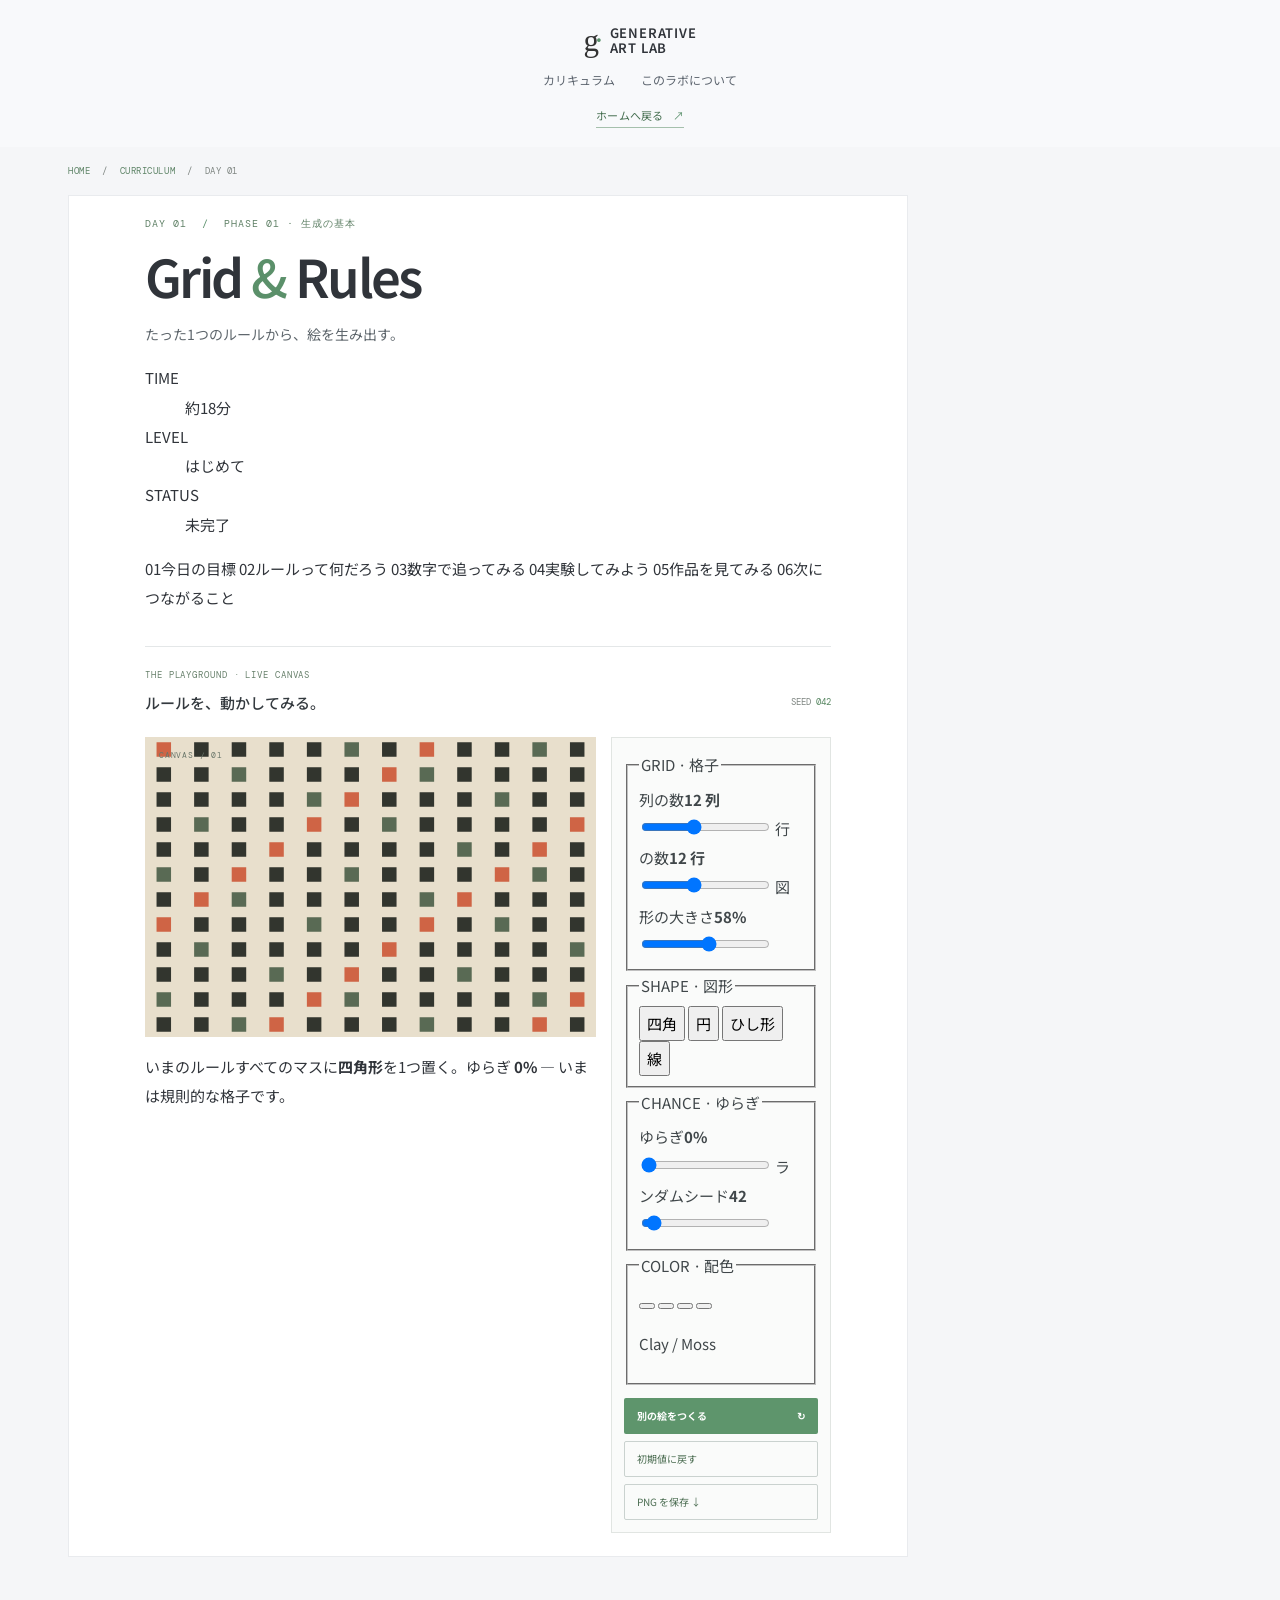
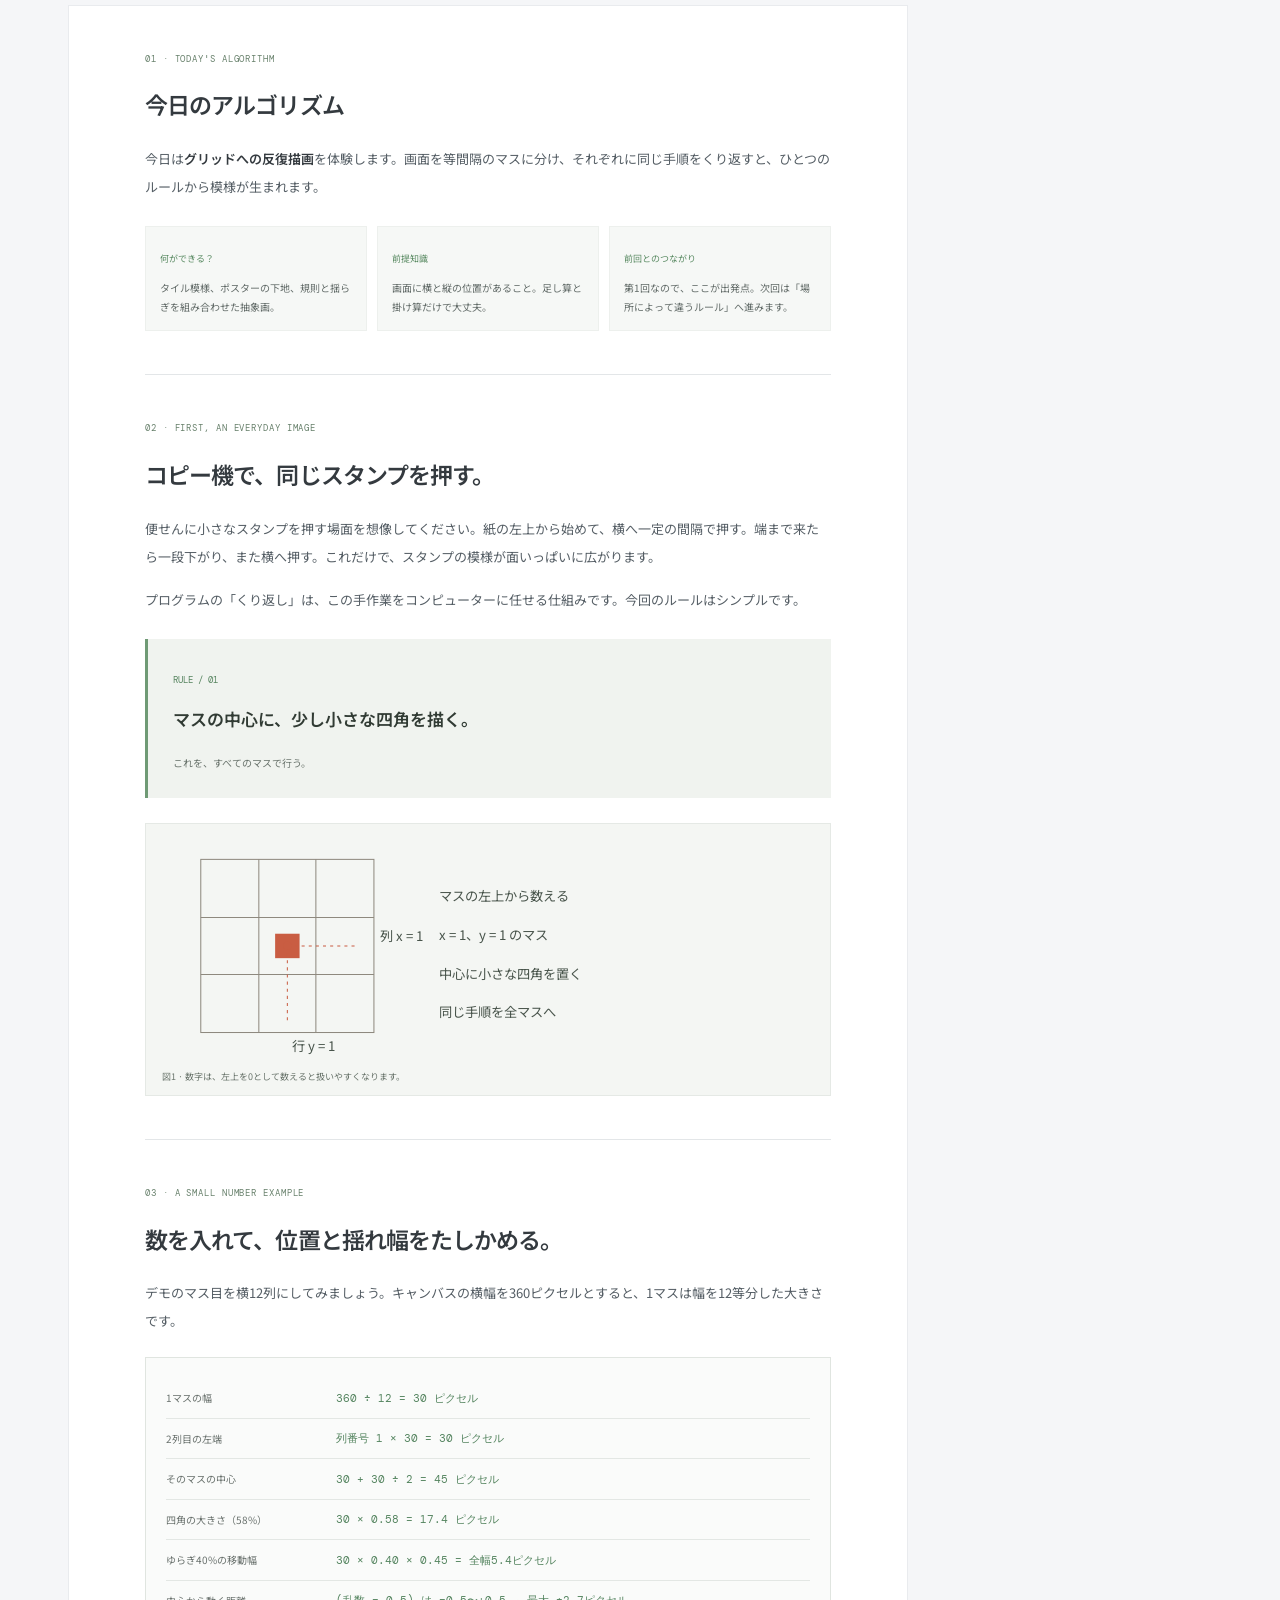
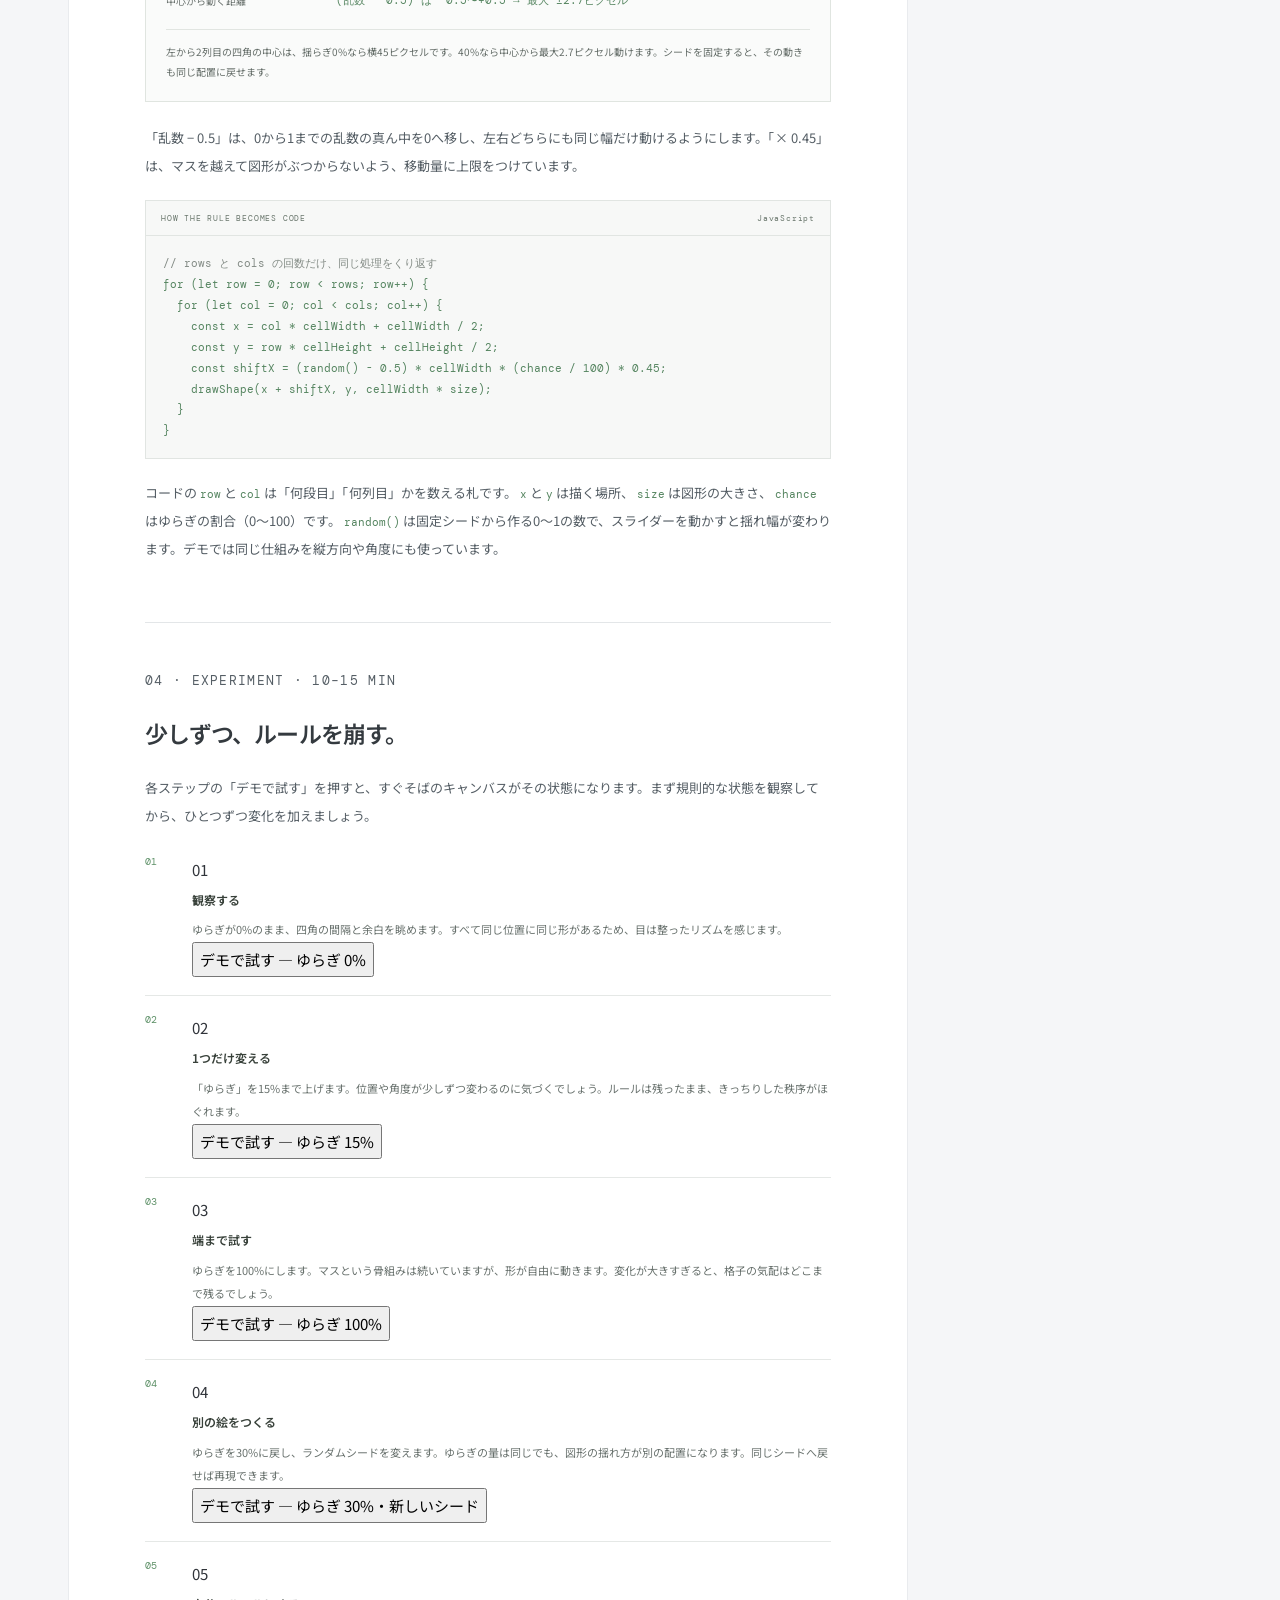
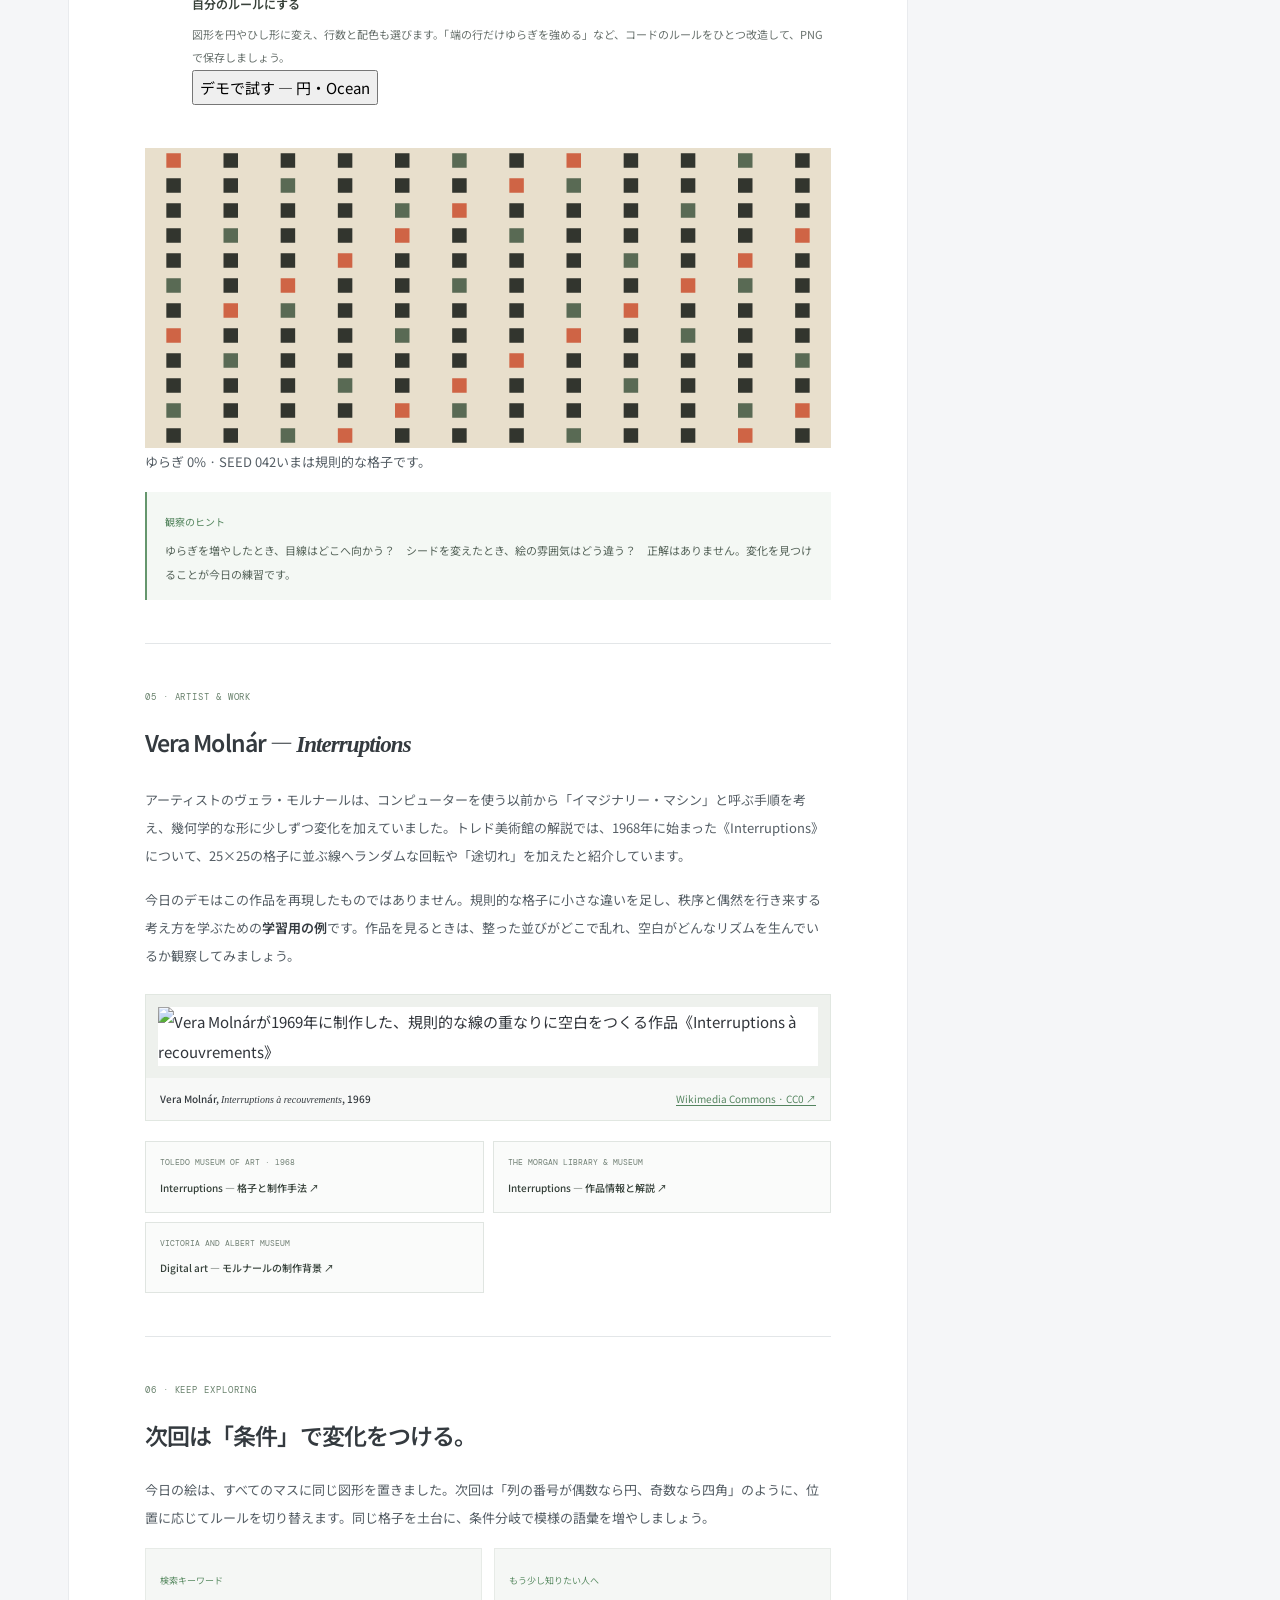
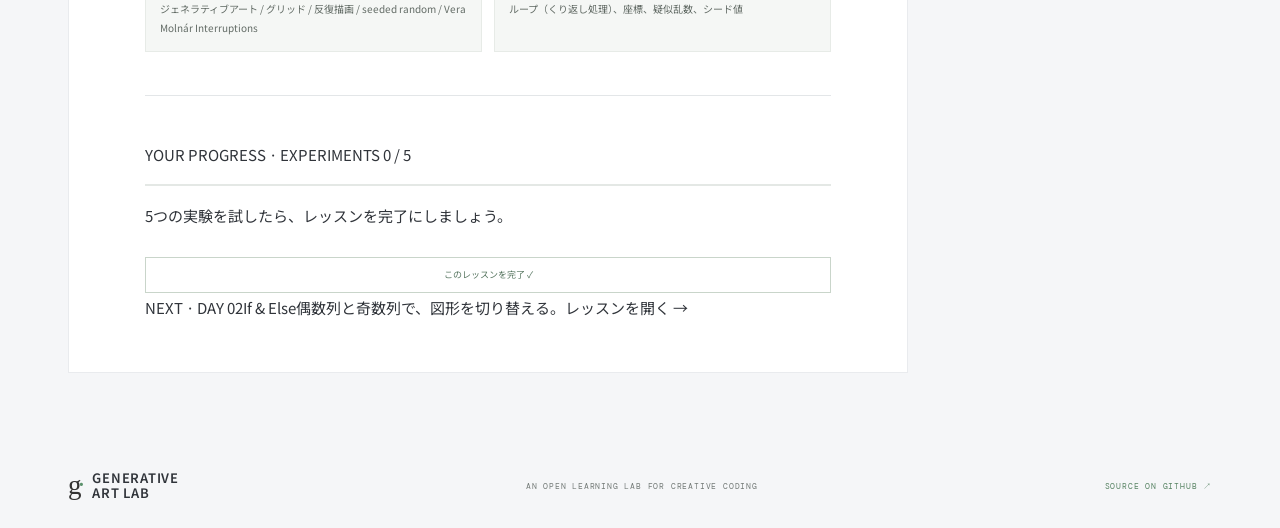
==== commit 3c1d2b0e: "WIP: lesson features on the original design (unfinished) Interrupted before the supporting styleshee" ====
--- a/lesson.html
+++ b/lesson.html
@@ -4,7 +4,7 @@
   <meta charset="utf-8"><meta name="viewport" content="width=device-width, initial-scale=1"><meta name="theme-color" content="#f5f6f8">
   <title>Day 1 — Grid & Rules | Generative Art Lab</title>
   <link rel="preconnect" href="https://fonts.googleapis.com"><link rel="preconnect" href="https://fonts.gstatic.com" crossorigin>
-  <link href="https://fonts.googleapis.com/css2?family=DM+Mono:wght@400;500&family=Manrope:wght@400;500;600;700;800&family=Noto+Sans+JP:wght@400;500;600;700;800&display=swap" rel="stylesheet">
+  <link href="https://fonts.googleapis.com/css2?family=DM+Mono:wght@400;500&family=Manrope:wght@400;500;600;700;800&family=Noto+Sans+JP:wght@400;500;600;700;800&family=Shippori+Mincho+B1:wght@600;700&display=swap" rel="stylesheet">
 <style data-inline-theme>
 :root{--bg:#11110f;--surface:#191916;--surface-2:#201f1b;--ink:#f0eee7;--muted:#a8a59c;--line:#393831;--orange:#dd7452;--orange-soft:#f0a383;--cream:#e8e1cf;--mono:'DM Mono',monospace;--display:'Manrope','Noto Sans JP',sans-serif;--body:'Noto Sans JP',sans-serif;--shell:min(1200px,calc(100% - 88px))}*{box-sizing:border-box}html{scroll-behavior:smooth;scroll-padding-top:90px}body{margin:0;background:var(--bg);color:var(--ink);font-family:var(--body);font-size:15px;line-height:1.85;font-weight:400}a{color:inherit;text-decoration:none}button,input,select{font:inherit}button,a,input,select{ -webkit-tap-highlight-color:transparent}.topbar{height:86px;padding:0 max(44px,calc((100% - 1200px)/2));border-bottom:1px solid var(--line);display:flex;align-items:center;justify-content:space-between;position:relative;z-index:3;background:var(--bg)}.brand{display:flex;align-items:center;gap:11px;font:600 9px/1.15 var(--mono);letter-spacing:.1em}.brand-mark{font:500 35px/.8 var(--display);letter-spacing:-.13em;color:var(--cream)}.brand-mark span{color:var(--orange)}.main-nav{display:flex;gap:34px;color:#c0bdb4;font-size:12px}.main-nav a:hover,.text-link:hover{color:var(--orange-soft)}.nav-cta{font:10px var(--mono);letter-spacing:.02em;border:1px solid #6a574b;padding:11px 15px;color:#efd4c7}.nav-cta span{margin-left:14px;color:var(--orange-soft)}.hero{max-width:1440px;margin:0 auto;min-height:690px;padding:80px max(44px,calc((100% - 1200px)/2)) 68px;display:grid;grid-template-columns:.91fr 1.09fr;align-items:center;column-gap:68px;position:relative}.hero-copy{padding:0 0 30px;z-index:1}.eyebrow,.section-label,.art-caption,.art-footer,.hero-bottom,.archive-tools,.canvas-stamp,.canvas-corner-label,.code-head,.lesson-end,.footer>span,.footer>a:last-child{font:10px/1.5 var(--mono);letter-spacing:.1em}.eyebrow{color:#c5a797;margin:0 0 25px}.eyebrow-dot{display:inline-block;width:7px;height:7px;border-radius:50%;background:var(--orange);margin-right:9px;box-shadow:0 0 12px #dd745288}.hero h1{font:700 clamp(50px,5.9vw,70px)/1.14 var(--display);letter-spacing:-.075em;margin:0 0 25px}.hero h1 em,.curriculum-heading h2 em{font-family:var(--body);font-style:normal;font-weight:500;color:var(--orange-soft);letter-spacing:-.055em}.hero-description{color:#c4c0b7;font-size:14px;line-height:2.2;margin:0;max-width:430px}.hero-actions{display:flex;align-items:center;gap:28px;margin-top:34px}.button{display:inline-flex;align-items:center;justify-content:space-between;gap:24px;padding:13px 17px;font-size:12px;line-height:1.4;border:1px solid transparent;cursor:pointer;transition:transform .2s,background .2s,color .2s}.button:hover{transform:translateY(-2px)}.button-primary{background:var(--orange);color:#171411;font-weight:700}.button-primary:hover{background:#eb8b68}.button-outline{background:transparent;border-color:#5b574d;color:var(--ink)}.text-link{font-size:11px;color:#d4d0c7}.text-link span{margin-left:8px;color:var(--orange)}.hero-note{display:flex;align-items:center;gap:12px;font-size:10px;color:#96938b;margin-top:52px}.note-line{height:1px;width:30px;background:#6e6255}.hero-art-wrap{position:relative;align-self:center;padding:20px 19px 15px;background:#191915;border:1px solid #38362f;box-shadow:0 25px 70px #0005;transform:rotate(1.4deg)}.hero-art-wrap:before{content:'';position:absolute;inset:9px;border:1px solid #2b2a24;pointer-events:none}.art-caption,.art-footer{position:relative;display:flex;justify-content:space-between;color:#9d9a8f;font-size:9px}.hero-art{display:block;width:100%;height:auto;aspect-ratio:1.12;margin:14px 0 11px}.icon-button{background:transparent;border:1px solid #565248;color:var(--cream);font-size:21px;width:32px;height:32px;cursor:pointer}.art-index{position:absolute;font:10px var(--mono);color:#d88368;right:-26px;bottom:36px;writing-mode:vertical-rl}.hero-bottom{position:absolute;left:max(44px,calc((100% - 1200px)/2));right:max(44px,calc((100% - 1200px)/2));bottom:23px;display:flex;color:#77766f;justify-content:space-between;font-size:9px}.scroll-cue{color:#a9a399}.section-shell{max-width:1200px;margin:auto;padding:105px 0;border-top:1px solid var(--line)}.section-label{display:flex;gap:20px;color:#8e8b82}.section-label span:first-child{color:var(--orange-soft)}.intro-content{margin:38px 0 0 15%;display:grid;grid-template-columns:1fr .78fr;gap:80px;align-items:center}.intro h2,.curriculum-heading h2{font:600 clamp(34px,4vw,52px)/1.42 var(--body);letter-spacing:-.055em;margin:0}.intro h2 span{color:var(--orange-soft)}.intro-content>div{color:#b6b3ab;font-size:13px;line-height:2.2;max-width:450px}.intro-content>div p+p{margin-top:14px}.daily{padding-top:72px}.daily-card{margin:42px 0 0;display:grid;grid-template-columns:.96fr 1.04fr;min-height:440px;background:var(--cream);color:#24211c}.daily-copy{padding:48px 50px;display:flex;flex-direction:column;align-items:flex-start}.daily-copy .eyebrow{color:#826151;font-size:9px;margin-bottom:18px}.daily-copy h2{font:700 clamp(37px,5vw,62px)/1 var(--display);letter-spacing:-.07em;margin:0}.daily-copy h2 span{color:var(--orange)}.daily-lead{font:600 22px/1.65 var(--body);letter-spacing:-.04em;margin:19px 0 10px}.daily-body{font-size:12px;color:#5e5a50;line-height:2.1;max-width:450px;margin:0 0 25px}.button-light{background:#25231e;color:#f5f0e5;font-size:11px}.button-light:hover{background:#433a30}.lesson-meta{display:flex;gap:18px;color:#777166;font:9px var(--mono);margin-top:25px;flex-wrap:wrap}.lesson-meta span+span:before{content:'·';margin-right:18px;color:var(--orange)}.daily-art{background:#ccc3af;position:relative;min-height:390px;display:flex;align-items:center;justify-content:center;padding:25px}.daily-art canvas{width:100%;height:100%;position:absolute;inset:0}.canvas-stamp{position:absolute;bottom:18px;right:20px;color:#827a6b;font-size:8px}.curriculum{padding-bottom:116px}.curriculum-heading{display:flex;align-items:end;justify-content:space-between;margin:40px 0 47px}.curriculum-heading .eyebrow{font-size:9px;margin-bottom:19px}.curriculum-heading h2{line-height:1.42}.curriculum-heading h2 em{color:var(--orange-soft)}.curriculum-heading>p{font-size:12px;color:#a9a69e;line-height:2.1;margin:0 0 8px}.phase-grid{display:grid;grid-template-columns:repeat(4,1fr);border:1px solid #434139;margin-bottom:48px}.phase-card{padding:22px 19px 20px;min-height:146px;position:relative}.phase-card+.phase-card{border-left:1px solid #434139}.phase-card.active{background:#201e19}.phase-card .phase-number{font:9px var(--mono);color:var(--orange-soft)}.phase-card h3{font-size:13px;line-height:1.6;margin:13px 0 6px}.phase-card p{font-size:10px;color:#9c998f;margin:0;line-height:1.8}.phase-card .phase-range{position:absolute;right:18px;top:22px;font:9px var(--mono);color:#817e74}.archive-tools{display:flex;justify-content:space-between;align-items:center;color:#8c8980;margin-bottom:10px}.archive-count{font:24px var(--display);color:var(--ink);letter-spacing:-.04em;margin-right:9px}.search-box{display:flex;align-items:center;gap:9px;border-bottom:1px solid #5c594f;width:240px;padding:4px 2px}.search-box span{font-size:21px;color:var(--orange-soft)}.search-box input{background:transparent;border:0;outline:0;color:var(--ink);min-width:0;width:100%;font-size:11px}.search-box input::placeholder{color:#817e75}.search-box kbd{font:9px var(--mono);border:1px solid #545149;padding:0 5px;color:#8e8b81}.lesson-list{border-top:1px solid #3d3b34}.lesson-row{display:grid;grid-template-columns:82px 1fr 250px 90px;align-items:center;gap:16px;padding:16px 8px;border-bottom:1px solid #33322c;transition:background .2s}.lesson-row:hover{background:#1a1915}.lesson-row .day-number{font:10px var(--mono);color:#b8a092}.lesson-row h3{font-size:12px;font-weight:600;margin:0}.lesson-row p{font-size:10px;color:#99968d;margin:0}.lesson-row .phase-tag{font:9px var(--mono);letter-spacing:.04em;color:#77766e}.lesson-row .row-action{text-align:right;font:9px var(--mono);color:#bcb8ac}.lesson-row.is-available .row-action{color:var(--orange-soft)}.lesson-row.is-available{background:#1c1b17}.curriculum-footnote{font-size:10px;color:#79776f;margin:14px 0}.quote{position:relative;background:#201e19;max-width:100%;padding:90px max(44px,calc((100% - 1200px)/2));border-bottom:1px solid var(--line)}.quote-mark{position:absolute;font:130px/1 Georgia,serif;color:#d87757;top:58px;left:max(44px,calc((100% - 1200px)/2));opacity:.8}.quote blockquote{font:500 clamp(28px,4vw,46px)/1.65 var(--body);letter-spacing:-.05em;margin:0 0 25px 12%;position:relative}.quote>p{font:9px var(--mono);color:#8f8a7f;letter-spacing:.12em;margin-left:12%}.circle-link{position:absolute;right:max(44px,calc((100% - 1200px)/2));bottom:66px;width:48px;height:48px;border:1px solid #5b564d;border-radius:50%;display:grid;place-items:center;color:var(--orange-soft)}.footer{min-height:105px;padding:25px max(44px,calc((100% - 1200px)/2));display:flex;justify-content:space-between;align-items:center;color:#89877f}.footer>span,.footer>a:last-child{font-size:8px}.footer>a:last-child{color:#bbb5a7}.lesson-main{max-width:1200px;margin:0 auto}.lesson-breadcrumb{padding:28px 0;color:#77756d;display:flex;gap:12px;font:9px var(--mono);letter-spacing:.06em}.lesson-breadcrumb a{color:#aaa69c}.lesson-heading{display:flex;align-items:end;justify-content:space-between;padding:37px 0 44px}.lesson-heading .eyebrow{margin-bottom:16px}.heading-separator{color:var(--orange);margin:0 8px}.lesson-heading h1{font:700 clamp(55px,8vw,92px)/1.1 var(--display);letter-spacing:-.08em;margin:0}.lesson-heading h1 em{font-style:normal;color:var(--orange-soft);font-weight:500}.lesson-subtitle{color:#c8c4bb;margin:13px 0 0;font-size:17px}.lesson-tags{display:flex;gap:8px;flex-wrap:wrap;justify-content:end}.lesson-tags span{border:1px solid #4b4941;padding:7px 10px;font:9px var(--mono);color:#b2aea4}.lesson-demo{background:#1b1a16;border:1px solid #3b3931;padding:27px 29px 19px}.demo-topline{display:flex;justify-content:space-between;align-items:end;margin-bottom:20px}.demo-topline .eyebrow{margin:0 0 5px;font-size:9px}.demo-topline h2{font-size:18px;margin:0;font-weight:500}.seed-readout{font:9px var(--mono);color:#969289}.seed-readout b{color:var(--orange-soft);font-weight:400}.demo-layout{display:grid;grid-template-columns:minmax(0,1fr) 275px;gap:25px}.demo-canvas-wrap{position:relative;min-height:400px;background:#e8dfcc;overflow:hidden}.demo-canvas-wrap canvas{width:100%;height:100%;position:absolute;inset:0}.canvas-corner-label{position:absolute;top:12px;left:14px;font-size:8px;color:#7c7669}.controls{border:1px solid #3d3b33;background:#161613;padding:16px 16px 14px}.control-heading{display:flex;justify-content:space-between;align-items:center;font-size:11px;margin-bottom:11px}.reset-button{border:0;background:transparent;color:#99958b;font-size:9px;cursor:pointer}.control-group{display:block;padding:10px 0;border-top:1px solid #34332d}.control-label{display:flex;align-items:center;justify-content:space-between;font-size:10px;color:#d6d1c6}.control-label b{font:9px var(--mono);color:var(--orange-soft);font-weight:400}.control-group input[type=range]{display:block;width:100%;height:3px;accent-color:var(--orange);margin:12px 0 9px;cursor:pointer}.control-group small{display:block;color:#858279;font-size:9px;line-height:1.65}.control-group select{display:block;width:100%;margin:9px 0 7px;padding:7px 9px;color:#e9e5db;background:#26251f;border:1px solid #4c4a41;border-radius:0;font-size:10px}.demo-actions{display:grid;grid-template-columns:1fr;gap:7px;margin-top:13px}.demo-actions .button{font-size:10px;padding:10px 12px}.demo-caption{font-size:10px;color:#a6a298;margin:13px 1px 0}.demo-caption span:first-child{font:9px var(--mono);color:var(--orange-soft);margin-right:10px}.demo-caption span:last-child{color:#77756c;margin-left:5px}.lesson-content{display:grid;grid-template-columns:195px minmax(0,760px);gap:85px;justify-content:space-between;padding:91px 0 105px}.lesson-toc{position:sticky;top:22px;align-self:start}.lesson-toc>.eyebrow{font-size:8px;margin-bottom:14px}.lesson-toc>a{display:block;padding:8px 0;border-top:1px solid #35342e;color:#aaa69d;font-size:10px}.lesson-toc>a:hover{color:var(--orange-soft)}.progress-box{padding:16px 12px;background:#1c1b17;margin-top:35px}.progress-box>span{font:8px var(--mono);color:#8d8a81}.progress-track{height:2px;background:#403f37;margin:13px 0 7px}.progress-track i{display:block;width:0;height:100%;background:var(--orange);transition:width .3s}.progress-box>b{font:9px var(--mono);font-weight:400;color:#b5b0a4}.mark-complete{margin-top:12px;width:100%;padding:8px 5px;background:transparent;border:1px solid #575349;color:#d8d3c9;font-size:9px;cursor:pointer}.mark-complete:hover,.mark-complete.done{border-color:var(--orange);color:var(--orange-soft)}.lesson-article{min-width:0}.article-section{padding:0 0 43px;margin:0 0 44px;border-bottom:1px solid #38372f;scroll-margin-top:30px}.article-section>.eyebrow{font-size:9px;margin:0 0 13px;color:#bd9f8d}.article-section h2{font-size:23px;letter-spacing:-.04em;font-weight:600;margin:0 0 18px}.article-section p{font-size:13px;line-height:2.15;color:#c1bdb4;margin:0 0 16px}.article-section strong{color:#eee9de;font-weight:600}.article-section code{font:11px var(--mono);color:#e4b198}.fact-grid{display:grid;grid-template-columns:repeat(3,1fr);gap:10px;margin-top:25px}.fact-grid>div{background:#1c1b17;padding:14px}.fact-grid span,.next-links span{font-size:9px;color:var(--orange-soft)}.fact-grid p{font-size:10px;line-height:1.9;margin:8px 0 0;color:#aba79c}.rule-card{margin:25px 0;padding:23px 25px;background:#e8e1cf;color:#24221d}.rule-card .rule-index{font:9px var(--mono);color:#a45f46}.rule-card p{font-size:17px;color:#2a2721;font-weight:600;margin:9px 0}.rule-card>span:last-child{font-size:10px;color:#777166}.diagram{margin:25px 0 0;background:#211f1a;padding:15px 16px 10px}.diagram svg{width:100%;height:auto;max-height:220px}.diagram text{fill:#d5cec0;font:13px 'Noto Sans JP',sans-serif}.diagram figcaption{font-size:9px;color:#918d82}.math-card{background:#1d1c18;border:1px solid #3a3931;margin:22px 0;padding:20px}.math-steps>div{display:grid;grid-template-columns:155px 1fr;gap:15px;padding:10px 0;border-bottom:1px solid #35342d;align-items:center}.math-steps>div:last-child{border:0}.math-steps span{font-size:10px;color:#a7a398}.math-steps code{font-size:11px}.math-note{border-top:1px solid #444239;margin-top:9px;padding-top:12px;font-size:10px;color:#9d998f}.code-card{background:#171713;border:1px solid #3d3b34;margin:20px 0}.code-head{display:flex;justify-content:space-between;padding:11px 15px;border-bottom:1px solid #393830;color:#9f9b8f;font-size:8px}.code-card pre{margin:0;padding:17px;overflow:auto;font:11px/1.9 var(--mono);color:#e0d6c5}.code-muted{color:#79786f}.experiment-list{padding:0;margin:25px 0;list-style:none;counter-reset:experiment}.experiment-list li{position:relative;padding:0 0 18px 47px;margin-bottom:17px;border-bottom:1px solid #32312b}.experiment-list li:last-child{border-bottom:0}.experiment-list li:before{counter-increment:experiment;content:counter(experiment,decimal-leading-zero);position:absolute;left:0;top:0;color:var(--orange-soft);font:10px var(--mono)}.experiment-list b{font-size:12px;font-weight:600;color:#e5e0d5}.experiment-list p{font-size:11px;margin:5px 0 0;color:#aaa69c}.observation{border-left:2px solid var(--orange);padding:13px 18px;background:#1e1c18}.observation span{font-size:10px;color:var(--orange-soft)}.observation p{font-size:11px;margin:5px 0 0}.article-section i{font-family:Georgia,serif}.artist-links{display:grid;grid-template-columns:1fr 1fr;gap:9px;margin-top:20px}.artist-links a{background:#1d1c18;border:1px solid #3a3831;padding:14px;transition:border-color .2s}.artist-links a:hover{border-color:#a76f57}.artist-links span{display:block;font:8px var(--mono);color:#9f9a8e;line-height:1.7}.artist-links b{display:block;margin-top:8px;font-size:10px;font-weight:500;color:#e7dfd2}.next-links{display:grid;grid-template-columns:1fr 1fr;gap:12px}.next-links>div{padding:14px;background:#1b1a16}.next-links p{font-size:10px;line-height:1.9;margin:7px 0 0}.lesson-end{display:flex;justify-content:space-between;color:#8e8a80;font-size:9px}.lesson-end a{color:var(--orange-soft)}
 @media(max-width:900px){.hero{column-gap:35px;padding-top:70px}.section-shell{padding-left:36px;padding-right:36px}.intro-content{margin-left:9%;gap:40px}.lesson-main{padding:0 32px}.lesson-content{grid-template-columns:155px minmax(0,1fr);gap:40px}.demo-layout{grid-template-columns:minmax(0,1fr) 260px;gap:15px}.lesson-row{grid-template-columns:66px 1fr 160px 78px}.daily-copy{padding:38px}.footer{padding-left:36px;padding-right:36px}}
@@ -31,29 +31,91 @@
 <style>
 @media(max-width:680px){.topbar{height:68px;min-height:68px;padding:0 18px;flex-direction:row;justify-content:space-between;align-items:center;gap:12px}.brand{font-size:8px}.brand-mark{font-size:31px}.nav-cta{font-size:9px;padding:9px 10px;white-space:nowrap}}
 </style>
-  <link rel="stylesheet" href="./styles.css?v=13">
-  <script src="./lesson.js?v=13" defer></script>
+  <link rel="stylesheet" href="./lesson-features.css?v=1">
+  <script src="./lesson.js?v=4" defer></script>
 </head>
 <body class="lesson-page">
   <header class="topbar"><a class="brand" href="./"><span class="brand-mark">g<span>·</span></span><span>GENERATIVE<br>ART LAB</span></a><nav class="main-nav"><a href="./#curriculum">カリキュラム</a><a href="./#about">このラボについて</a></nav><a class="nav-cta" href="./">ホームへ戻る <span>↗</span></a></header>
   <main class="lesson-main">
-    <div class="lesson-breadcrumb"><a href="./">HOME</a><span>/</span><a href="./#curriculum">CURRICULUM</a><span>/</span><span>DAY 01</span></div>
-    <section class="lesson-heading"><div class="lesson-heading-copy"><p class="eyebrow">DAY 01 <span class="heading-separator">/</span> PHASE 01 · GENERATIVE BASICS</p><h1>Grid <em>&amp; Rules</em></h1><p class="lesson-subtitle">たった1つのルールから絵を生み出す。</p></div><div class="lesson-meta-cards" aria-label="レッスン情報"><div class="lesson-meta-card"><span>所要時間</span><b id="meta-minutes">約18分</b></div><div class="lesson-meta-card"><span>レベル</span><b id="meta-level">はじめて</b></div><div class="lesson-meta-card lesson-meta-progress"><span>進み具合</span><b id="course-progress-label">0 / 1 レッスン</b><i class="progress-track"><i id="course-progress-fill"></i></i></div></div></section>
-    <nav class="lesson-flow" aria-label="このレッスンの流れ"><p class="eyebrow">このレッスンの流れ</p><div class="lesson-flow-links"><a href="#goal"><span>01</span> 今日の目標</a><a href="#intuition"><span>02</span> 直感でつかむ</a><a href="#numbers"><span>03</span> 数字で追う</a><a href="#experiment"><span>04</span> 実験する</a><a href="#artist"><span>05</span> 作品を見る</a><a href="#next"><span>06</span> 次につなげる</a></div></nav>
-    <section class="lesson-demo" aria-labelledby="demo-title"><div class="demo-topline"><div><p class="eyebrow">THE PLAYGROUND · LIVE CANVAS</p><h2 id="demo-title">ルールを、動かしてみる。</h2></div><span class="seed-readout">SEED <b id="seed-value">042</b></span></div><div class="demo-layout"><div class="demo-canvas-wrap"><canvas id="grid-demo" aria-label="操作に応じて変化するジェネラティブアートのキャンバス"></canvas><span class="canvas-corner-label">CANVAS / 01</span></div><aside class="controls" aria-label="アートの設定"><div class="control-heading"><span>あなたのルール</span><button id="reset-controls" type="button" class="reset-button">初期値に戻す ↺</button></div>
-      <fieldset class="control-group control-grid"><legend>格子</legend><div class="control-pair"><label for="cols"><span class="control-label"><span>列の数</span><b id="cols-out">12列</b></span><input id="cols" type="range" min="4" max="24" value="12"><small>横の列を増やすと細かな模様に。</small></label><label for="rows"><span class="control-label"><span>行の数</span><b id="rows-out">12行</b></span><input id="rows" type="range" min="4" max="24" value="12"><small>縦の行を増やすと模様が広がります。</small></label></div><label class="control-subgroup" for="size"><span class="control-label"><span>図形の大きさ</span><b id="size-out">58%</b></span><input id="size" type="range" min="24" max="88" value="58"><small>マスの中に描く図形の割合です。</small></label></fieldset>
-      <fieldset class="control-group"><legend>図形</legend><div class="choice-buttons" role="group" aria-label="図形の種類"><button type="button" data-shape="square" aria-pressed="true">四角</button><button type="button" data-shape="circle" aria-pressed="false">円</button><button type="button" data-shape="diamond" aria-pressed="false">ひし形</button><button type="button" data-shape="line" aria-pressed="false">線</button></div><select id="shape" class="control-native-select" aria-hidden="true" tabindex="-1"><option value="square">四角形</option><option value="circle">円</option><option value="diamond">ひし形</option><option value="line">線</option></select><small>同じ位置に別の形を置いてみよう。</small></fieldset>
-      <fieldset class="control-group control-jitter"><legend>ゆらぎ</legend><label for="chance"><span class="control-label"><span>位置・角度の変化</span><b id="chance-out">0%</b></span><input id="chance" type="range" min="0" max="100" value="0"><small>0%は整列、数値を上げると配置が揺れます。</small></label><label class="control-subgroup" for="seed"><span class="control-label"><span>シード</span><b id="seed-input-out">42</b></span><input id="seed" type="range" min="1" max="999" value="42"><small>同じ値なら同じ揺らぎを再現します。</small></label></fieldset>
-      <fieldset class="control-group"><legend>配色</legend><div class="choice-buttons palette-buttons" role="group" aria-label="色の組み合わせ"><button type="button" data-palette="clay" aria-pressed="true"><i></i> Clay</button><button type="button" data-palette="ink" aria-pressed="false"><i></i> Ink</button><button type="button" data-palette="citrus" aria-pressed="false"><i></i> Citrus</button><button type="button" data-palette="ocean" aria-pressed="false"><i></i> Ocean</button></div><select id="palette" class="control-native-select" aria-hidden="true" tabindex="-1"><option value="clay">Clay / Moss</option><option value="ink">Ink / Paper</option><option value="citrus">Citrus / Plum</option><option value="ocean">Ocean / Sand</option></select><small>図形・背景・アクセントの組み合わせです。</small></fieldset>
-      <div class="demo-actions"><button id="shuffle-seed" type="button" class="button button-primary">別の絵をつくる <span>↻</span></button><button id="save-png" type="button" class="button button-outline">PNG を保存 ↓</button></div>
-    </aside></div><div class="live-rule"><span>いまのルール</span><p id="current-rule-text">12列×12行の格子に、58%の大きさの四角を配置する。</p><small id="live-description">規則的に並んでいます。</small></div></section>
+    <div class="lesson-breadcrumb"><a href="./">HOME</a><span>/</span><a href="./#curriculum">CURRICULUM</a><span>/</span><span id="crumb-day">DAY 01</span></div>
+    <section class="lesson-heading lesson-hero" aria-labelledby="lesson-title">
+      <div class="lesson-hero-copy">
+        <p class="eyebrow" id="lesson-eyebrow">DAY 01 <span class="heading-separator">/</span> PHASE 01 · 生成の基本</p>
+        <h1 id="lesson-title">Grid <em>&amp;</em> Rules</h1>
+        <p class="lesson-subtitle" id="lesson-subtitle">たった1つのルールから、絵を生み出す。</p>
+      </div>
+      <dl class="lesson-facts">
+        <div><dt>TIME</dt><dd id="fact-time">約18分</dd></div>
+        <div><dt>LEVEL</dt><dd id="fact-level">はじめて</dd></div>
+        <div><dt>STATUS</dt><dd id="lesson-status">未完了</dd></div>
+      </dl>
+      <nav class="lesson-flow" id="lesson-flow" aria-label="このレッスンの流れ">
+      <a href="#goal"><span>01</span>今日の目標</a>
+      <a href="#intuition"><span>02</span>ルールって何だろう</a>
+      <a href="#numbers"><span>03</span>数字で追ってみる</a>
+      <a href="#experiment"><span>04</span>実験してみよう</a>
+      <a href="#artist"><span>05</span>作品を見てみる</a>
+      <a href="#next"><span>06</span>次につながること</a>
+    </nav>
+    </section>
+    <section class="lesson-demo" id="playground" aria-labelledby="demo-title">
+      <div class="demo-topline"><div><p class="eyebrow">THE PLAYGROUND · LIVE CANVAS</p><h2 id="demo-title">ルールを、動かしてみる。</h2></div><p class="seed-readout">SEED <b id="seed-value">042</b></p></div>
+      <div class="demo-layout">
+        <div class="demo-stage">
+          <div class="demo-canvas-wrap"><canvas id="grid-demo" aria-label="操作に応じて変化するジェネラティブアートのキャンバス"></canvas><span class="canvas-corner-label">CANVAS / 01</span></div>
+          <p class="rule-readout"><span>いまのルール</span>すべてのマスに<b id="shape-name">四角形</b>を1つ置く。ゆらぎ <b id="chance-readout">0%</b> — <span id="live-description">いまは規則的な格子です。</span></p>
+        </div>
+        <div class="controls" aria-label="アートの設定">
+          <fieldset class="control-set">
+            <legend>GRID · 格子</legend>
+            <label class="control-row" for="cols"><span>列の数</span><b id="cols-out">12 列</b></label>
+            <input id="cols" type="range" min="4" max="24" value="12">
+            <label class="control-row" for="rows"><span>行の数</span><b id="rows-out">12 行</b></label>
+            <input id="rows" type="range" min="4" max="24" value="12">
+            <label class="control-row" for="size"><span>図形の大きさ</span><b id="size-out">58%</b></label>
+            <input id="size" type="range" min="24" max="88" value="58">
+          </fieldset>
+          <fieldset class="control-set">
+            <legend>SHAPE · 図形</legend>
+            <div class="choice-grid">
+              <button type="button" class="choice" data-shape="square" aria-pressed="true">四角</button>
+              <button type="button" class="choice" data-shape="circle" aria-pressed="false">円</button>
+              <button type="button" class="choice" data-shape="diamond" aria-pressed="false">ひし形</button>
+              <button type="button" class="choice" data-shape="line" aria-pressed="false">線</button>
+            </div>
+          </fieldset>
+          <fieldset class="control-set">
+            <legend>CHANCE · ゆらぎ</legend>
+            <label class="control-row" for="chance"><span>ゆらぎ</span><b id="chance-out">0%</b></label>
+            <input id="chance" type="range" min="0" max="100" value="0">
+            <label class="control-row" for="seed"><span>ランダムシード</span><b id="seed-input-out">42</b></label>
+            <input id="seed" type="range" min="1" max="999" value="42">
+          </fieldset>
+          <fieldset class="control-set">
+            <legend>COLOR · 配色</legend>
+            <div class="choice-grid">
+              <button type="button" class="swatch" data-palette="clay" aria-pressed="true" aria-label="Clay / Moss" title="Clay / Moss"><i style="background:#32352e"></i><i style="background:#cf6445"></i><i style="background:#596a54"></i></button>
+              <button type="button" class="swatch" data-palette="ink" aria-pressed="false" aria-label="Ink / Paper" title="Ink / Paper"><i style="background:#202326"></i><i style="background:#c34535"></i><i style="background:#707779"></i></button>
+              <button type="button" class="swatch" data-palette="citrus" aria-pressed="false" aria-label="Citrus / Plum" title="Citrus / Plum"><i style="background:#402d47"></i><i style="background:#e9893d"></i><i style="background:#93a23e"></i></button>
+              <button type="button" class="swatch" data-palette="ocean" aria-pressed="false" aria-label="Ocean / Sand" title="Ocean / Sand"><i style="background:#244651"></i><i style="background:#347a91"></i><i style="background:#c16c4e"></i></button>
+            </div>
+            <p class="palette-name" id="palette-name">Clay / Moss</p>
+          </fieldset>
+          <div class="demo-actions">
+            <button id="shuffle-seed" type="button" class="button button-primary">別の絵をつくる <span>↻</span></button>
+            <button id="reset-controls" type="button" class="button button-outline">初期値に戻す</button>
+            <button id="save-png" type="button" class="button button-outline">PNG を保存 ↓</button>
+          </div>
+        </div>
+      </div>
+    </section>
 
     <div class="lesson-content">
-      
       <article class="lesson-article">
-        <section id="goal" class="article-section"><p class="eyebrow">01 · TODAY'S ALGORITHM</p><h2>今日のアルゴリズム</h2><p>今日は<strong>グリッドへの反復描画</strong>を体験します。画面を等間隔のマスに分け、それぞれに同じ手順をくり返すと、ひとつのルールから模様が生まれます。</p><div class="fact-grid"><div><span>何ができる？</span><p>タイル模様、ポスターの下地、規則と揺らぎを組み合わせた抽象画。</p></div><div><span>前提知識</span><p>画面に横と縦の位置があること。足し算と掛け算だけで大丈夫。</p></div><div><span>前回とのつながり</span><p>第1回なので、ここが出発点。次回は「場所によって違うルール」へ進みます。</p></div></div></section>
-        <section id="intuition" class="article-section"><p class="eyebrow">02 · FIRST, AN EVERYDAY IMAGE</p><h2>コピー機で、同じスタンプを押す。</h2><p>便せんに小さなスタンプを押す場面を想像してください。紙の左上から始めて、横へ一定の間隔で押す。端まで来たら一段下がり、また横へ押す。これだけで、スタンプの模様が面いっぱいに広がります。</p><p>プログラムの「くり返し」は、この手作業をコンピューターに任せる仕組みです。今回のルールはシンプルです。</p><div class="rule-card"><span class="rule-index">RULE / 01</span><p>「マスの中心に、少し小さな四角を描く」</p><span>これを、すべてのマスで行う。</span></div><figure class="diagram"><svg viewBox="0 0 620 216" role="img" aria-labelledby="diagram-title"><title id="diagram-title">マスの座標と中心位置を示す図</title><rect x="28" y="20" width="170" height="170" fill="none" stroke="#8e897e" stroke-width="1"/><path d="M85 20v170M141 20v170M28 77h170M28 133h170" stroke="#8e897e" stroke-width="1"/><rect x="101" y="93" width="24" height="24" fill="#d56a4e"/><path d="M113 105h68M113 105v73" stroke="#d56a4e" stroke-dasharray="3 4"/><circle cx="113" cy="105" r="4" fill="#d56a4e"/><text x="204" y="100">列 x = 1</text><text x="118" y="208">行 y = 1</text><text x="262" y="61">マスの左上から数える</text><text x="262" y="99">x = 1、y = 1 のマス</text><text x="262" y="137">中心に小さな四角を置く</text><text x="262" y="175">同じ手順を全マスへ</text></svg><figcaption>図1 · 数字は、左上を0として数えると扱いやすくなります。</figcaption></figure></section>
-        <section id="numbers" class="article-section"><p class="eyebrow">03 · A SMALL NUMBER EXAMPLE</p><h2>数を入れて、位置と揺れ幅をたしかめる。</h2><p>デモのマス目を横12列にしてみましょう。キャンバスの横幅を360ピクセルとすると、1マスは幅を12等分した大きさです。</p><div class="math-card"><div class="math-steps"><div><span>1マスの幅</span><code>360 ÷ 12 = 30 ピクセル</code></div><div><span>2列目の左端</span><code>列番号 1 × 30 = 30 ピクセル</code></div><div><span>そのマスの中心</span><code>30 + 30 ÷ 2 = 45 ピクセル</code></div><div><span>四角の大きさ（58%）</span><code>30 × 0.58 = 17.4 ピクセル</code></div><div><span>ゆらぎ40%の移動幅</span><code>30 × 0.40 × 0.45 = 全幅5.4ピクセル</code></div><div><span>中心から動く距離</span><code>(乱数 − 0.5) は −0.5〜+0.5 → 最大 ±2.7ピクセル</code></div></div><div class="math-note">左から2列目の四角の中心は、揺らぎ0%なら横45ピクセルです。40%なら中心から最大2.7ピクセル動けます。シードを固定すると、その動きも同じ配置に戻せます。</div></div><p>「乱数 − 0.5」は、0から1までの乱数の真ん中を0へ移し、左右どちらにも同じ幅だけ動けるようにします。「× 0.45」は、マスを越えて図形がぶつからないよう、移動量に上限をつけています。</p><div class="code-card"><div class="code-head"><span>HOW THE RULE BECOMES CODE</span><span>JavaScript</span></div><pre><code><span class="code-muted">// rows と cols の回数だけ、同じ処理をくり返す</span>
+        <div id="article-intro">
+      <section id="goal" class="article-section"><p class="eyebrow">01 · TODAY'S ALGORITHM</p><h2>今日のアルゴリズム</h2><p>今日は<strong>グリッドへの反復描画</strong>を体験します。画面を等間隔のマスに分け、それぞれに同じ手順をくり返すと、ひとつのルールから模様が生まれます。</p><div class="fact-grid"><div><span>何ができる？</span><p>タイル模様、ポスターの下地、規則と揺らぎを組み合わせた抽象画。</p></div><div><span>前提知識</span><p>画面に横と縦の位置があること。足し算と掛け算だけで大丈夫。</p></div><div><span>前回とのつながり</span><p>第1回なので、ここが出発点。次回は「場所によって違うルール」へ進みます。</p></div></div></section>
+      <section id="intuition" class="article-section"><p class="eyebrow">02 · FIRST, AN EVERYDAY IMAGE</p><h2>コピー機で、同じスタンプを押す。</h2><p>便せんに小さなスタンプを押す場面を想像してください。紙の左上から始めて、横へ一定の間隔で押す。端まで来たら一段下がり、また横へ押す。これだけで、スタンプの模様が面いっぱいに広がります。</p><p>プログラムの「くり返し」は、この手作業をコンピューターに任せる仕組みです。今回のルールはシンプルです。</p><div class="rule-card"><span class="rule-index">RULE / 01</span><p>マスの中心に、少し小さな四角を描く。</p><span>これを、すべてのマスで行う。</span></div><figure class="diagram"><svg viewBox="0 0 620 216" role="img" aria-labelledby="diagram-title"><title id="diagram-title">マスの座標と中心位置を示す図</title><rect x="28" y="20" width="170" height="170" fill="none" stroke="#8e897e" stroke-width="1"/><path d="M85 20v170M141 20v170M28 77h170M28 133h170" stroke="#8e897e" stroke-width="1"/><rect x="101" y="93" width="24" height="24" fill="#c95d42"/><path d="M113 105h68M113 105v73" stroke="#c95d42" stroke-dasharray="3 4"/><circle cx="113" cy="105" r="4" fill="#c95d42"/><text x="204" y="100">列 x = 1</text><text x="118" y="208">行 y = 1</text><text x="262" y="61">マスの左上から数える</text><text x="262" y="99">x = 1、y = 1 のマス</text><text x="262" y="137">中心に小さな四角を置く</text><text x="262" y="175">同じ手順を全マスへ</text></svg><figcaption>図1 · 数字は、左上を0として数えると扱いやすくなります。</figcaption></figure></section>
+      <section id="numbers" class="article-section"><p class="eyebrow">03 · A SMALL NUMBER EXAMPLE</p><h2>数を入れて、位置と揺れ幅をたしかめる。</h2><p>デモのマス目を横12列にしてみましょう。キャンバスの横幅を360ピクセルとすると、1マスは幅を12等分した大きさです。</p><div class="math-card"><div class="math-steps"><div><span>1マスの幅</span><code>360 ÷ 12 = 30 ピクセル</code></div><div><span>2列目の左端</span><code>列番号 1 × 30 = 30 ピクセル</code></div><div><span>そのマスの中心</span><code>30 + 30 ÷ 2 = 45 ピクセル</code></div><div><span>四角の大きさ（58%）</span><code>30 × 0.58 = 17.4 ピクセル</code></div><div><span>ゆらぎ40%の移動幅</span><code>30 × 0.40 × 0.45 = 全幅5.4ピクセル</code></div><div><span>中心から動く距離</span><code>(乱数 − 0.5) は −0.5〜+0.5 → 最大 ±2.7ピクセル</code></div></div><div class="math-note">左から2列目の四角の中心は、揺らぎ0%なら横45ピクセルです。40%なら中心から最大2.7ピクセル動けます。シードを固定すると、その動きも同じ配置に戻せます。</div></div><p>「乱数 − 0.5」は、0から1までの乱数の真ん中を0へ移し、左右どちらにも同じ幅だけ動けるようにします。「× 0.45」は、マスを越えて図形がぶつからないよう、移動量に上限をつけています。</p><div class="code-card"><div class="code-head"><span>HOW THE RULE BECOMES CODE</span><span>JavaScript</span></div><pre><code><span class="code-muted">// rows と cols の回数だけ、同じ処理をくり返す</span>
 for (let row = 0; row &lt; rows; row++) {
   for (let col = 0; col &lt; cols; col++) {
     const x = col * cellWidth + cellWidth / 2;
@@ -62,12 +124,41 @@
     drawShape(x + shiftX, y, cellWidth * size);
   }
 }</code></pre></div><p>コードの <code>row</code> と <code>col</code> は「何段目」「何列目」かを数える札です。 <code>x</code> と <code>y</code> は描く場所、 <code>size</code> は図形の大きさ、 <code>chance</code> はゆらぎの割合（0〜100）です。 <code>random()</code> は固定シードから作る0〜1の数で、スライダーを動かすと揺れ幅が変わります。デモでは同じ仕組みを縦方向や角度にも使っています。</p></section>
-        <section id="experiment" class="article-section"><p class="eyebrow">04 · EXPERIMENT · 10–20 MIN</p><h2>実験してみよう。</h2><p>一度に一つずつルールを変え、どの変化が絵に現れるか観察します。気になるステップから試しても大丈夫です。</p><div class="experiment-playground"><div class="experiment-preview"><div class="experiment-preview-head"><span>LIVE PREVIEW</span><span>CANVAS / 02</span></div><canvas id="experiment-preview" aria-label="実験ステップで変化する作品プレビュー"></canvas></div><ol class="experiment-list"><li data-step="0"><div><b>01 · 観察する</b><p>ゆらぎ0%のまま、四角の間隔と余白を眺めます。目はどんなリズムを感じるでしょう。</p></div><button type="button" class="experiment-trigger">デモで試す</button><span class="experiment-status">未試行</span></li><li data-step="1"><div><b>02 · 少しだけ変える</b><p>ゆらぎを15%にします。きちんとした格子を残しながら、どこに小さな違いが生まれるか見てみましょう。</p></div><button type="button" class="experiment-trigger">デモで試す</button><span class="experiment-status">未試行</span></li><li data-step="2"><div><b>03 · 極端な値を試す</b><p>ゆらぎを100%にします。秩序の骨組みがどこまで残るか、目線の動きを観察します。</p></div><button type="button" class="experiment-trigger">デモで試す</button><span class="experiment-status">未試行</span></li><li data-step="3"><div><b>04 · 別の絵にする</b><p>ゆらぎ30%にしてシードを変えます。量は同じでも、別の配置になることを比べます。</p></div><button type="button" class="experiment-trigger">デモで試す</button><span class="experiment-status">未試行</span></li><li data-step="4"><div><b>05 · 自分のルールにする</b><p>ひし形と別の配色を組み合わせます。格子の数や形も変えて、自分の一枚をつくりましょう。</p></div><button type="button" class="experiment-trigger">デモで試す</button><span class="experiment-status">未試行</span></li></ol></div><div class="observation"><span>観察のヒント</span><p>ルールを変えたとき、絵のどこが変わった？　その変化を生んだ値はどれでしょう。</p></div></section>
-        <section id="artist" class="article-section"><p class="eyebrow">05 · ARTIST & WORK</p><h2>Vera Molnár — <i>Interruptions</i></h2><p>アーティストのヴェラ・モルナールは、コンピューターを使う以前から「イマジナリー・マシン」と呼ぶ手順を考え、幾何学的な形に少しずつ変化を加えていました。トレド美術館の解説では、1968年に始まった《Interruptions》について、25×25の格子に並ぶ線へランダムな回転や「途切れ」を加えたと紹介しています。</p><p>今日のデモはこの作品を再現したものではありません。規則的な格子に小さな違いを足し、秩序と偶然を行き来する考え方を学ぶための<strong>学習用の例</strong>です。作品を見るときは、整った並びがどこで乱れ、空白がどんなリズムを生んでいるか観察してみましょう。</p><figure class="artist-work"><a href="https://commons.wikimedia.org/wiki/File:Vera_Molnar._Interruptions_%C3%A0_recouvrements%E2%80%9D_from_1969.jpg" target="_blank" rel="noreferrer"><img src="https://upload.wikimedia.org/wikipedia/commons/c/c1/Vera_Molnar._Interruptions_%C3%A0_recouvrements%E2%80%9D_from_1969.jpg" alt="Vera Molnárが1969年に制作した、規則的な線の重なりに空白をつくる作品《Interruptions à recouvrements》" loading="lazy" decoding="async" referrerpolicy="no-referrer"></a><figcaption><strong>Vera Molnár, <i>Interruptions à recouvrements</i>, 1969</strong><a href="https://commons.wikimedia.org/wiki/File:Vera_Molnar._Interruptions_%C3%A0_recouvrements%E2%80%9D_from_1969.jpg" target="_blank" rel="noreferrer">Wikimedia Commons · CC0 ↗</a></figcaption></figure><div class="artist-links"><a href="https://infiniteimages.toledomuseum.org/artwork/interruptions" target="_blank" rel="noreferrer"><span>TOLEDO MUSEUM OF ART · 1968</span><b>Interruptions — 格子と制作手法 ↗</b></a><a href="https://www.themorgan.org/drawings/item/405692" target="_blank" rel="noreferrer"><span>THE MORGAN LIBRARY & MUSEUM</span><b>Interruptions — 作品情報と解説 ↗</b></a><a href="https://www.vam.ac.uk/articles/digital-art" target="_blank" rel="noreferrer"><span>VICTORIA AND ALBERT MUSEUM</span><b>Digital art — モルナールの制作背景 ↗</b></a></div></section>
-        <section id="next" class="article-section"><p class="eyebrow">06 · KEEP EXPLORING</p><h2>次回は「条件」で変化をつける。</h2><p>今日の絵は、すべてのマスに同じ図形を置きました。次回は「列の番号が偶数なら円、奇数なら四角」のように、位置に応じてルールを切り替えます。同じ格子を土台に、条件分岐で模様の語彙を増やしましょう。</p><div class="next-links"><div><span>検索キーワード</span><p>ジェネラティブアート / グリッド / 反復描画 / seeded random / Vera Molnár Interruptions</p></div><div><span>もう少し知りたい人へ</span><p>ループ（くり返し処理）、座標、疑似乱数、シード値</p></div></div></section>
+    </div>
+        <section class="article-section lesson-experiment" id="experiment" aria-labelledby="experiment-title">
+      <div class="experiment-intro"><p class="eyebrow">04 · EXPERIMENT · 10–15 MIN</p><h2 id="experiment-title">少しずつ、ルールを崩す。</h2><p id="experiment-lead">各ステップの「デモで試す」を押すと、すぐそばのキャンバスがその状態になります。まず規則的な状態を観察してから、ひとつずつ変化を加えましょう。</p></div>
+      <div class="experiment-layout">
+        <ol class="experiment-list" id="experiment-list">
+          <li><span class="step-badge">01</span><div><b>観察する</b><p>ゆらぎが0%のまま、四角の間隔と余白を眺めます。すべて同じ位置に同じ形があるため、目は整ったリズムを感じます。</p><button type="button" class="try-button" data-step="1" data-patch='{"chance":0,"shape":"square"}'>デモで試す — ゆらぎ 0%</button></div></li>
+          <li><span class="step-badge">02</span><div><b>1つだけ変える</b><p>「ゆらぎ」を15%まで上げます。位置や角度が少しずつ変わるのに気づくでしょう。ルールは残ったまま、きっちりした秩序がほぐれます。</p><button type="button" class="try-button" data-step="2" data-patch='{"chance":15}'>デモで試す — ゆらぎ 15%</button></div></li>
+          <li><span class="step-badge">03</span><div><b>端まで試す</b><p>ゆらぎを100%にします。マスという骨組みは続いていますが、形が自由に動きます。変化が大きすぎると、格子の気配はどこまで残るでしょう。</p><button type="button" class="try-button" data-step="3" data-patch='{"chance":100}'>デモで試す — ゆらぎ 100%</button></div></li>
+          <li><span class="step-badge">04</span><div><b>別の絵をつくる</b><p>ゆらぎを30%に戻し、ランダムシードを変えます。ゆらぎの量は同じでも、図形の揺れ方が別の配置になります。同じシードへ戻せば再現できます。</p><button type="button" class="try-button" data-step="4" data-patch='{"chance":30,"seed":"random"}'>デモで試す — ゆらぎ 30%・新しいシード</button></div></li>
+          <li><span class="step-badge">05</span><div><b>自分のルールにする</b><p>図形を円やひし形に変え、行数と配色も選びます。「端の行だけゆらぎを強める」など、コードのルールをひとつ改造して、PNGで保存しましょう。</p><button type="button" class="try-button" data-step="5" data-patch='{"shape":"circle","palette":"ocean","rows":10}'>デモで試す — 円・Ocean</button></div></li>
+        </ol>
+        <aside class="experiment-preview" aria-label="実験の結果">
+          <div class="demo-canvas-wrap"><canvas id="grid-mirror" aria-label="実験の結果を映すキャンバス"></canvas></div>
+          <p><span id="mirror-meta">ゆらぎ 0% · SEED 042</span><span id="mirror-description">いまは規則的な格子です。</span></p>
+        </aside>
+      </div>
+      <div class="observation"><span>観察のヒント</span><p>ゆらぎを増やしたとき、目線はどこへ向かう？　シードを変えたとき、絵の雰囲気はどう違う？　正解はありません。変化を見つけることが今日の練習です。</p></div>
+    </section>
+        <div id="article-outro">
+      <section id="artist" class="article-section"><p class="eyebrow">05 · ARTIST &amp; WORK</p><h2>Vera Molnár — <i>Interruptions</i></h2><p>アーティストのヴェラ・モルナールは、コンピューターを使う以前から「イマジナリー・マシン」と呼ぶ手順を考え、幾何学的な形に少しずつ変化を加えていました。トレド美術館の解説では、1968年に始まった《Interruptions》について、25×25の格子に並ぶ線へランダムな回転や「途切れ」を加えたと紹介しています。</p><p>今日のデモはこの作品を再現したものではありません。規則的な格子に小さな違いを足し、秩序と偶然を行き来する考え方を学ぶための<strong>学習用の例</strong>です。作品を見るときは、整った並びがどこで乱れ、空白がどんなリズムを生んでいるか観察してみましょう。</p><figure class="artist-work"><a href="https://commons.wikimedia.org/wiki/File:Vera_Molnar._Interruptions_%C3%A0_recouvrements%E2%80%9D_from_1969.jpg" target="_blank" rel="noreferrer"><img src="https://upload.wikimedia.org/wikipedia/commons/c/c1/Vera_Molnar._Interruptions_%C3%A0_recouvrements%E2%80%9D_from_1969.jpg" alt="Vera Molnárが1969年に制作した、規則的な線の重なりに空白をつくる作品《Interruptions à recouvrements》" loading="lazy" decoding="async" referrerpolicy="no-referrer"></a><figcaption><strong>Vera Molnár, <i>Interruptions à recouvrements</i>, 1969</strong><a href="https://commons.wikimedia.org/wiki/File:Vera_Molnar._Interruptions_%C3%A0_recouvrements%E2%80%9D_from_1969.jpg" target="_blank" rel="noreferrer">Wikimedia Commons · CC0 ↗</a></figcaption></figure><div class="artist-links"><a href="https://infiniteimages.toledomuseum.org/artwork/interruptions" target="_blank" rel="noreferrer"><span>TOLEDO MUSEUM OF ART · 1968</span><b>Interruptions — 格子と制作手法 ↗</b></a><a href="https://www.themorgan.org/drawings/item/405692" target="_blank" rel="noreferrer"><span>THE MORGAN LIBRARY &amp; MUSEUM</span><b>Interruptions — 作品情報と解説 ↗</b></a><a href="https://www.vam.ac.uk/articles/digital-art" target="_blank" rel="noreferrer"><span>VICTORIA AND ALBERT MUSEUM</span><b>Digital art — モルナールの制作背景 ↗</b></a></div></section>
+      <section id="next" class="article-section"><p class="eyebrow">06 · KEEP EXPLORING</p><h2>次回は「条件」で変化をつける。</h2><p>今日の絵は、すべてのマスに同じ図形を置きました。次回は「列の番号が偶数なら円、奇数なら四角」のように、位置に応じてルールを切り替えます。同じ格子を土台に、条件分岐で模様の語彙を増やしましょう。</p><div class="next-links"><div><span>検索キーワード</span><p>ジェネラティブアート / グリッド / 反復描画 / seeded random / Vera Molnár Interruptions</p></div><div><span>もう少し知りたい人へ</span><p>ループ（くり返し処理）、座標、疑似乱数、シード値</p></div></div></section>
+    </div>
+        <section class="lesson-finish" id="finish" aria-label="学習の記録と次のレッスン">
+      <div class="progress-panel" id="progress-panel">
+        <div>
+          <p class="progress-label" id="progress-label">YOUR PROGRESS · EXPERIMENTS 0 / 5</p>
+          <div class="progress-track" aria-hidden="true"><i id="progress-fill"></i></div>
+          <p class="progress-note" id="progress-note">5つの実験を試したら、レッスンを完了にしましょう。</p>
+        </div>
+        <button id="mark-complete" class="mark-complete" type="button" aria-pressed="false">このレッスンを完了 ✓</button>
+      </div>
+      <a class="next-lesson" id="next-lesson" href="./#curriculum"><span><span class="next-meta" id="next-meta">NEXT · DAY 02</span><span class="next-title" id="next-title">条件で模様を変える</span><span class="next-desc" id="next-desc">偶数・奇数など位置の条件で図形を切り替える。</span></span><span class="next-go" id="next-go">準備中</span></a>
+    </section>
       </article>
     </div>
-    <section class="lesson-finish" aria-label="レッスンの進み具合と次のレッスン"><div class="finish-progress"><p class="eyebrow">YOUR PROGRESS</p><h2>このレッスンの進み具合</h2><div class="progress-track"><i id="progress-fill"></i></div><div class="finish-progress-row"><b id="progress-label">0 / 5 ステップを試した</b><span class="completion-status" id="completion-status">未完了</span></div><button id="mark-complete" class="mark-complete" type="button">このレッスンを完了 ✓</button></div><div class="next-lesson-slot" id="next-lesson-slot"><p class="eyebrow">NEXT LESSON</p><div class="next-lesson-card is-locked" id="next-lesson-card"><span class="next-lesson-kicker">DAY 02 · 次に学ぶ</span><b>次のレッスンは準備中です</b><span>公開されたら、ここから続けられます。</span></div></div></section>
   </main>
   <footer class="footer"><a class="brand" href="./"><span class="brand-mark">g<span>·</span></span><span>GENERATIVE<br>ART LAB</span></a><span>AN OPEN LEARNING LAB FOR CREATIVE CODING</span><a href="https://github.com/abc-u/generative-art-lab" rel="noreferrer">SOURCE ON GITHUB ↗</a></footer>
 </body>
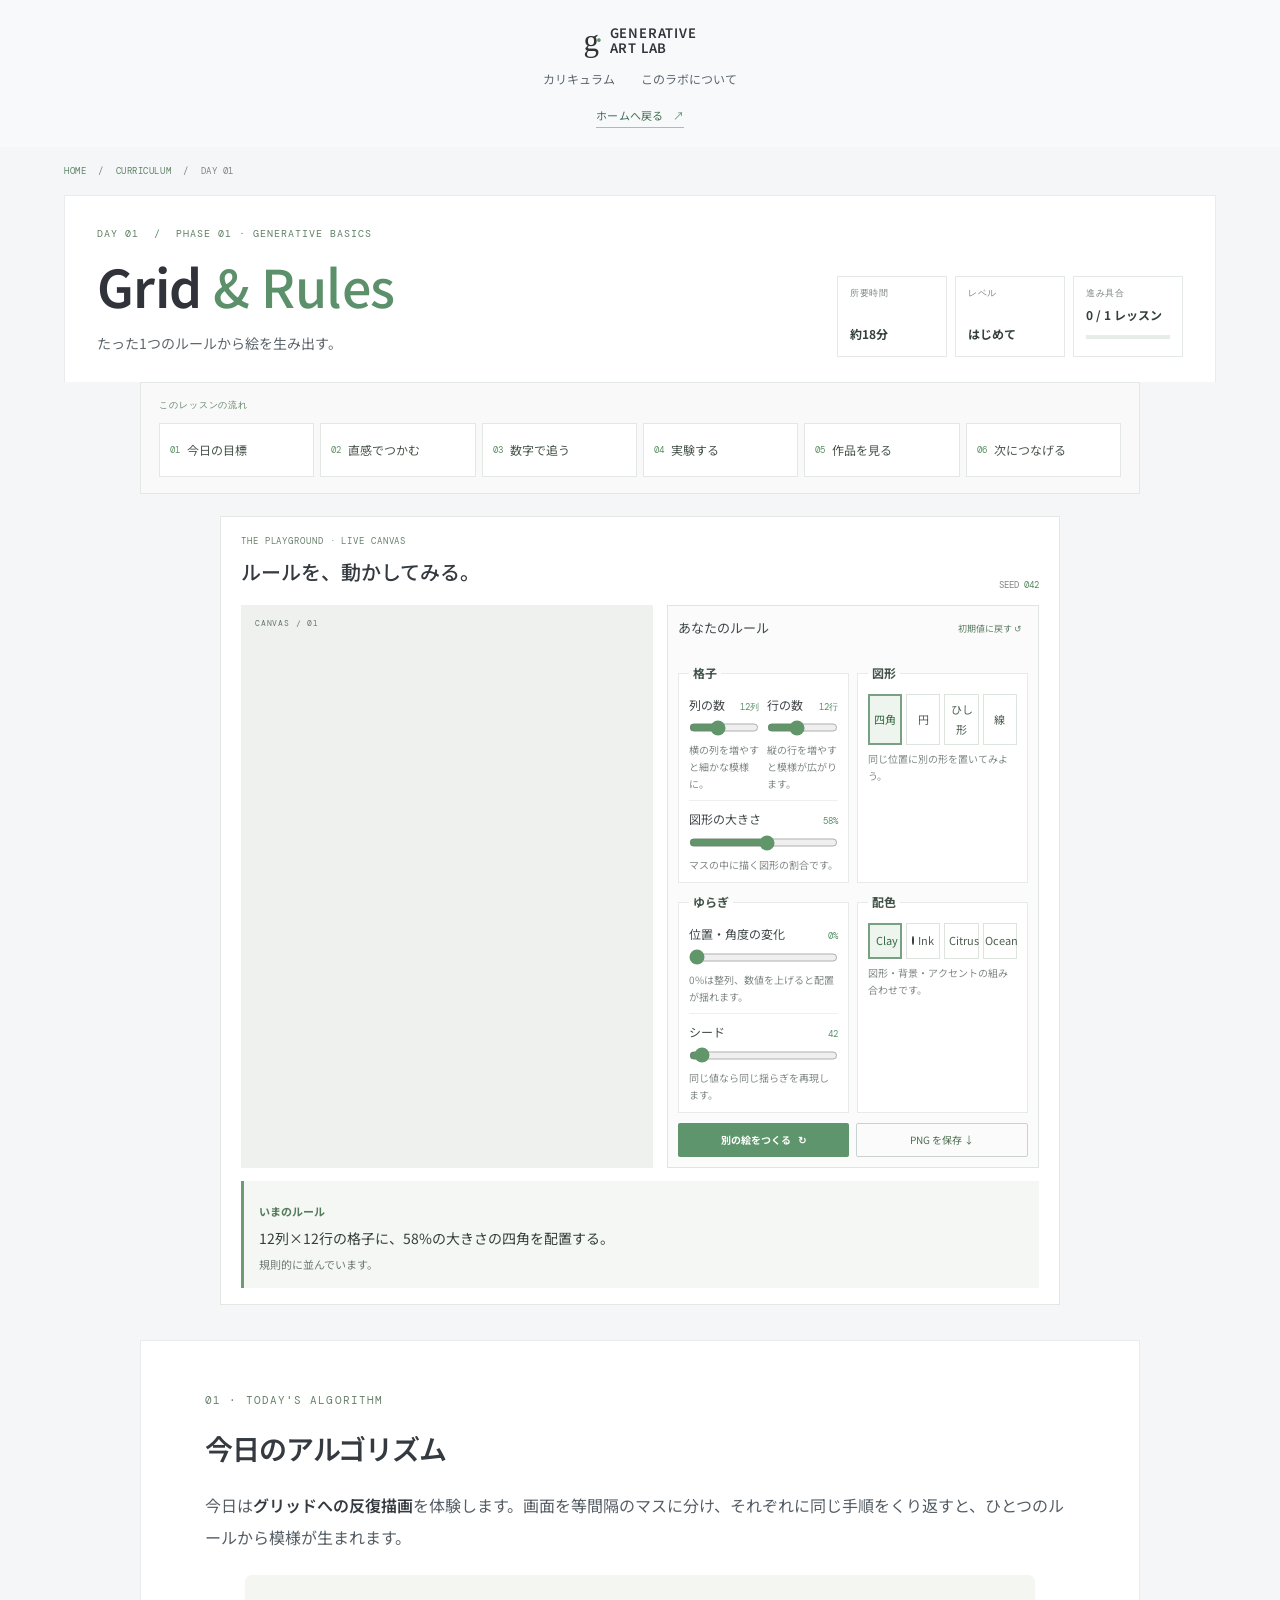
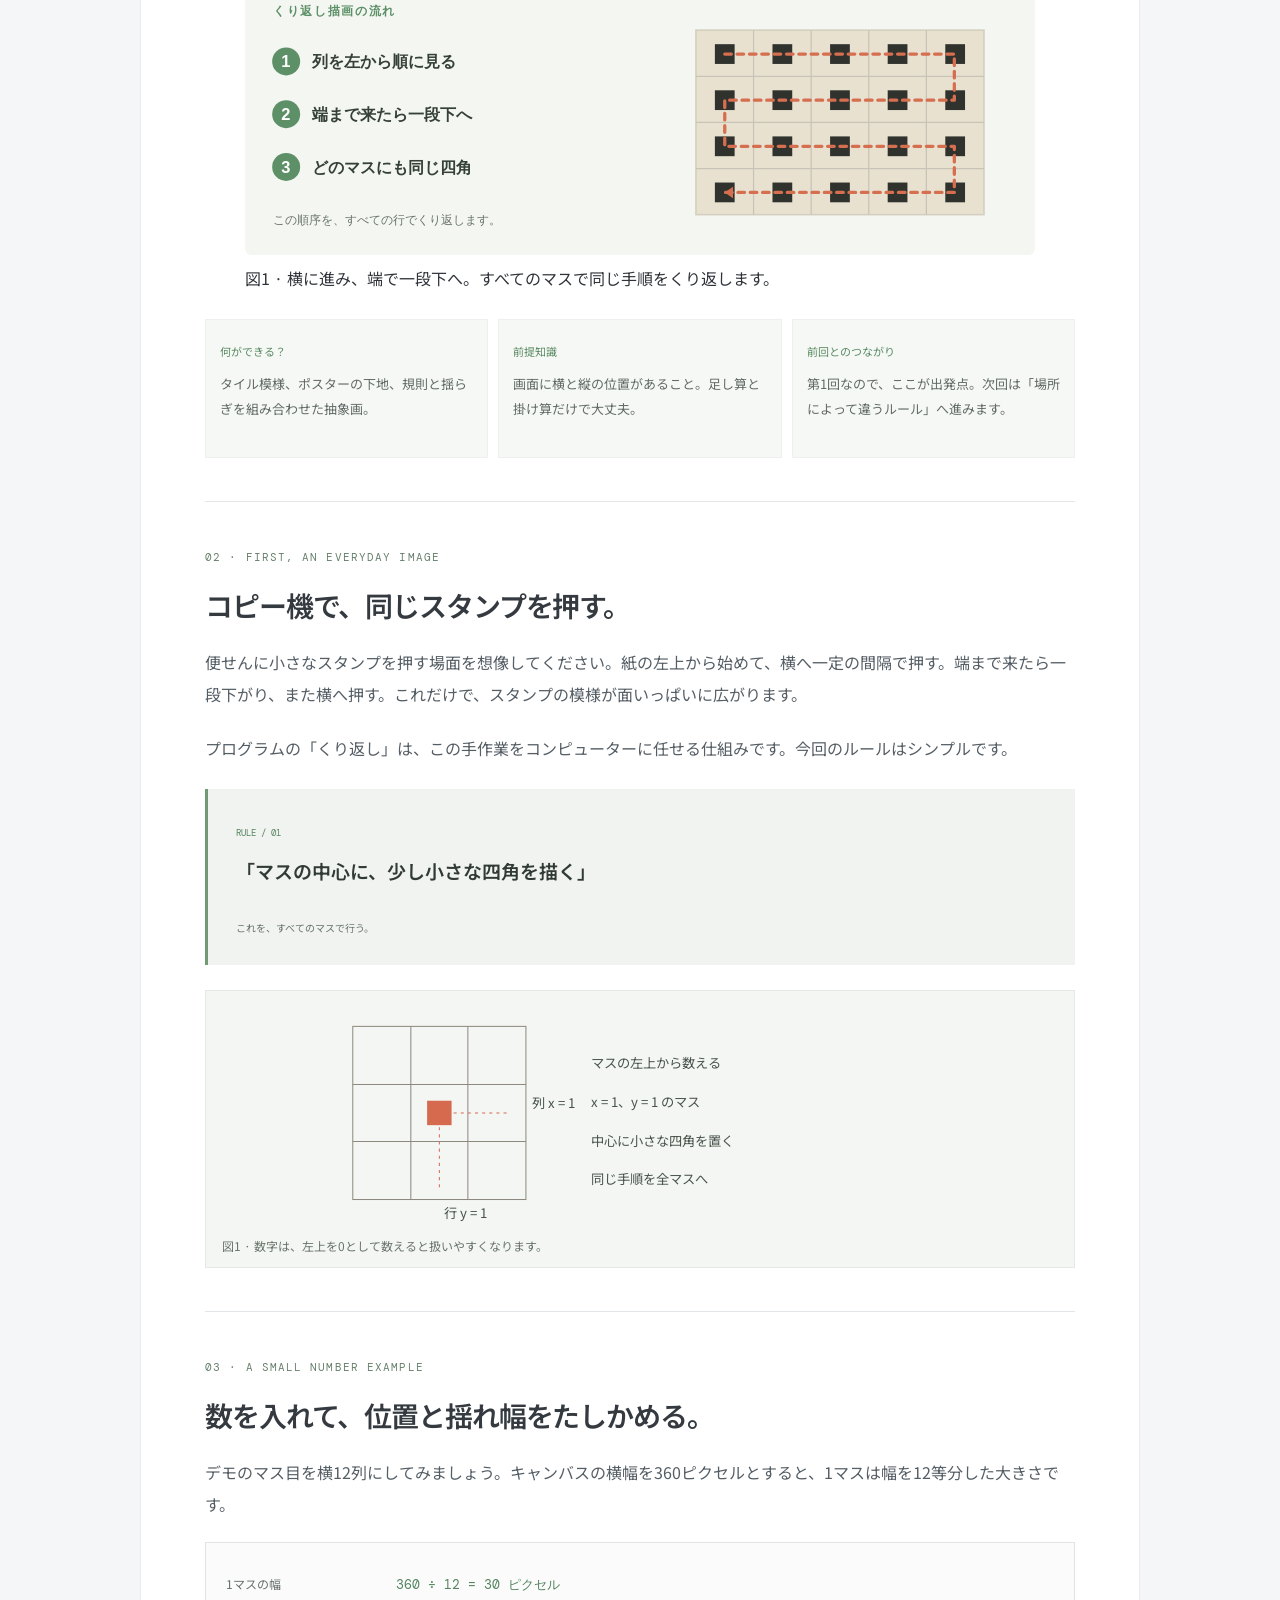
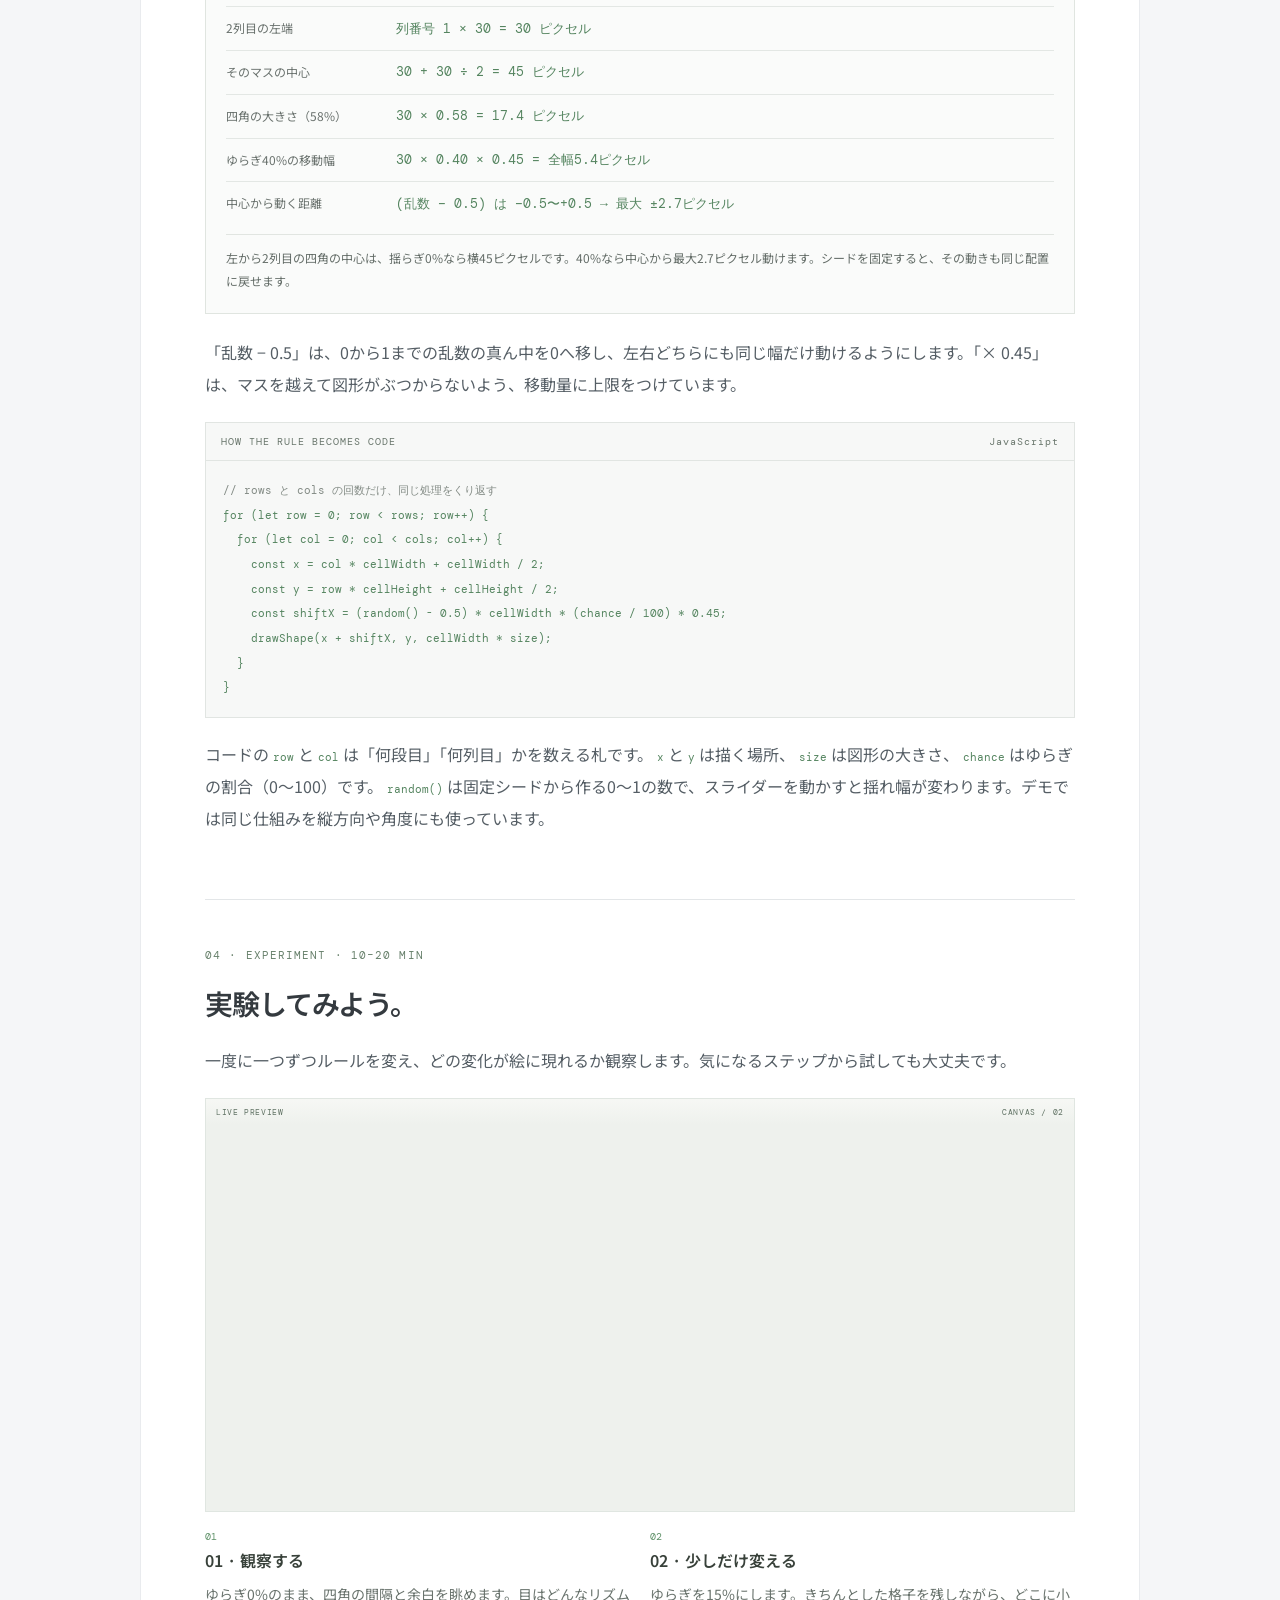
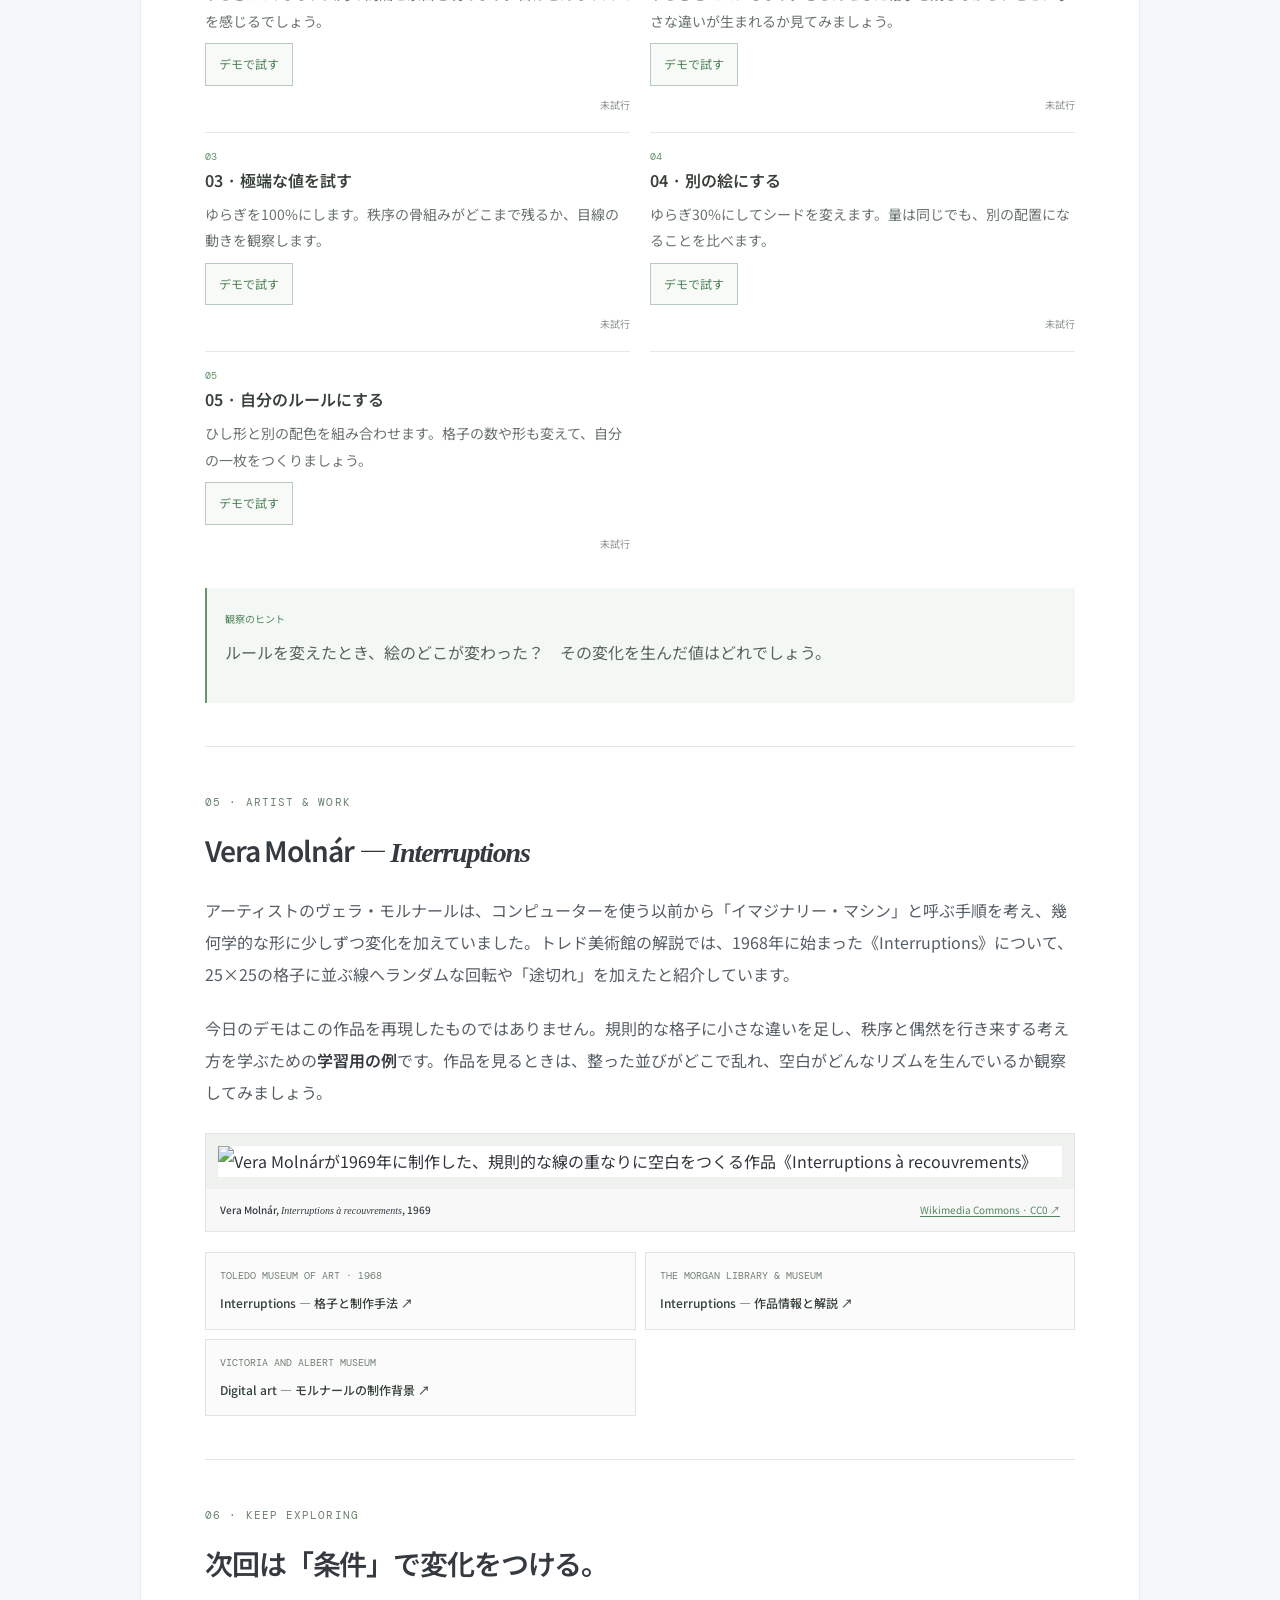
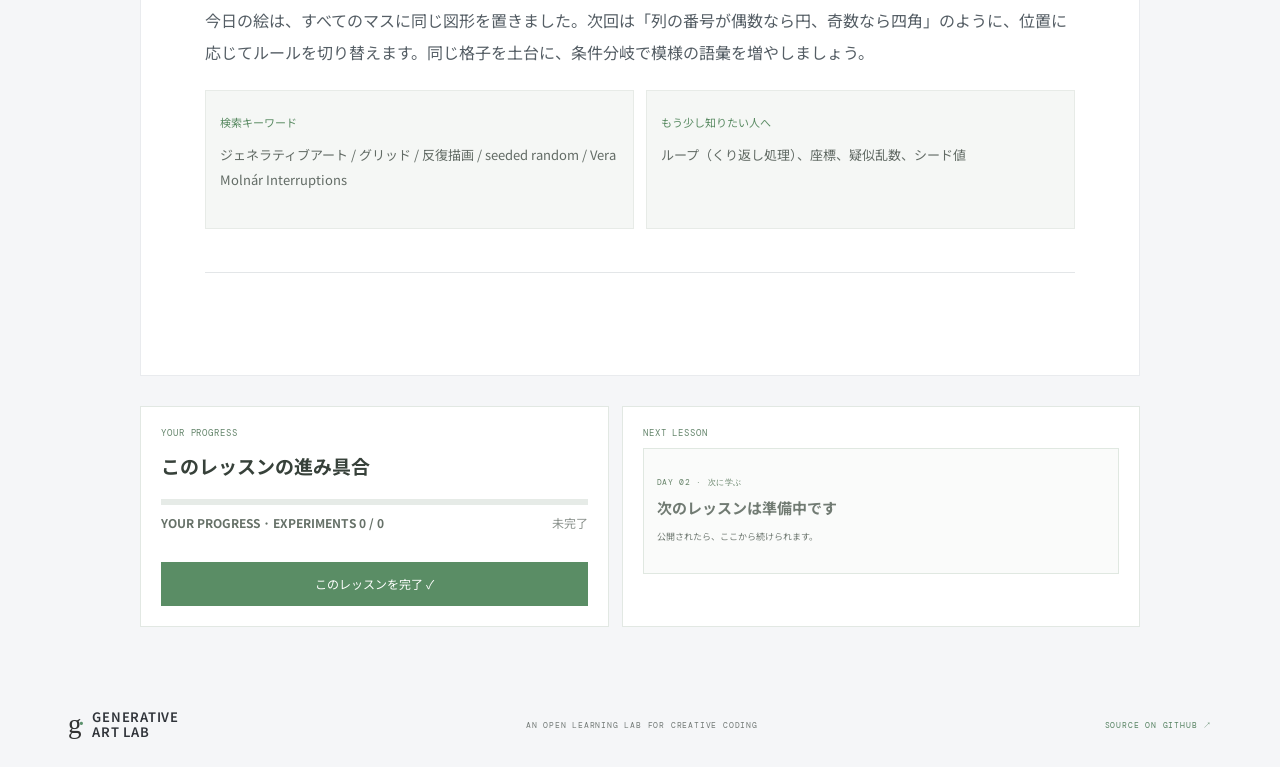
==== commit fa6f6e25: "Add Day 1 grid traversal diagram" ====
--- a/lesson.html
+++ b/lesson.html
@@ -4,7 +4,7 @@
   <meta charset="utf-8"><meta name="viewport" content="width=device-width, initial-scale=1"><meta name="theme-color" content="#f5f6f8">
   <title>Day 1 — Grid & Rules | Generative Art Lab</title>
   <link rel="preconnect" href="https://fonts.googleapis.com"><link rel="preconnect" href="https://fonts.gstatic.com" crossorigin>
-  <link href="https://fonts.googleapis.com/css2?family=DM+Mono:wght@400;500&family=Manrope:wght@400;500;600;700;800&family=Noto+Sans+JP:wght@400;500;600;700;800&family=Shippori+Mincho+B1:wght@600;700&display=swap" rel="stylesheet">
+  <link href="https://fonts.googleapis.com/css2?family=DM+Mono:wght@400;500&family=Manrope:wght@400;500;600;700;800&family=Noto+Sans+JP:wght@400;500;600;700;800&display=swap" rel="stylesheet">
 <style data-inline-theme>
 :root{--bg:#11110f;--surface:#191916;--surface-2:#201f1b;--ink:#f0eee7;--muted:#a8a59c;--line:#393831;--orange:#dd7452;--orange-soft:#f0a383;--cream:#e8e1cf;--mono:'DM Mono',monospace;--display:'Manrope','Noto Sans JP',sans-serif;--body:'Noto Sans JP',sans-serif;--shell:min(1200px,calc(100% - 88px))}*{box-sizing:border-box}html{scroll-behavior:smooth;scroll-padding-top:90px}body{margin:0;background:var(--bg);color:var(--ink);font-family:var(--body);font-size:15px;line-height:1.85;font-weight:400}a{color:inherit;text-decoration:none}button,input,select{font:inherit}button,a,input,select{ -webkit-tap-highlight-color:transparent}.topbar{height:86px;padding:0 max(44px,calc((100% - 1200px)/2));border-bottom:1px solid var(--line);display:flex;align-items:center;justify-content:space-between;position:relative;z-index:3;background:var(--bg)}.brand{display:flex;align-items:center;gap:11px;font:600 9px/1.15 var(--mono);letter-spacing:.1em}.brand-mark{font:500 35px/.8 var(--display);letter-spacing:-.13em;color:var(--cream)}.brand-mark span{color:var(--orange)}.main-nav{display:flex;gap:34px;color:#c0bdb4;font-size:12px}.main-nav a:hover,.text-link:hover{color:var(--orange-soft)}.nav-cta{font:10px var(--mono);letter-spacing:.02em;border:1px solid #6a574b;padding:11px 15px;color:#efd4c7}.nav-cta span{margin-left:14px;color:var(--orange-soft)}.hero{max-width:1440px;margin:0 auto;min-height:690px;padding:80px max(44px,calc((100% - 1200px)/2)) 68px;display:grid;grid-template-columns:.91fr 1.09fr;align-items:center;column-gap:68px;position:relative}.hero-copy{padding:0 0 30px;z-index:1}.eyebrow,.section-label,.art-caption,.art-footer,.hero-bottom,.archive-tools,.canvas-stamp,.canvas-corner-label,.code-head,.lesson-end,.footer>span,.footer>a:last-child{font:10px/1.5 var(--mono);letter-spacing:.1em}.eyebrow{color:#c5a797;margin:0 0 25px}.eyebrow-dot{display:inline-block;width:7px;height:7px;border-radius:50%;background:var(--orange);margin-right:9px;box-shadow:0 0 12px #dd745288}.hero h1{font:700 clamp(50px,5.9vw,70px)/1.14 var(--display);letter-spacing:-.075em;margin:0 0 25px}.hero h1 em,.curriculum-heading h2 em{font-family:var(--body);font-style:normal;font-weight:500;color:var(--orange-soft);letter-spacing:-.055em}.hero-description{color:#c4c0b7;font-size:14px;line-height:2.2;margin:0;max-width:430px}.hero-actions{display:flex;align-items:center;gap:28px;margin-top:34px}.button{display:inline-flex;align-items:center;justify-content:space-between;gap:24px;padding:13px 17px;font-size:12px;line-height:1.4;border:1px solid transparent;cursor:pointer;transition:transform .2s,background .2s,color .2s}.button:hover{transform:translateY(-2px)}.button-primary{background:var(--orange);color:#171411;font-weight:700}.button-primary:hover{background:#eb8b68}.button-outline{background:transparent;border-color:#5b574d;color:var(--ink)}.text-link{font-size:11px;color:#d4d0c7}.text-link span{margin-left:8px;color:var(--orange)}.hero-note{display:flex;align-items:center;gap:12px;font-size:10px;color:#96938b;margin-top:52px}.note-line{height:1px;width:30px;background:#6e6255}.hero-art-wrap{position:relative;align-self:center;padding:20px 19px 15px;background:#191915;border:1px solid #38362f;box-shadow:0 25px 70px #0005;transform:rotate(1.4deg)}.hero-art-wrap:before{content:'';position:absolute;inset:9px;border:1px solid #2b2a24;pointer-events:none}.art-caption,.art-footer{position:relative;display:flex;justify-content:space-between;color:#9d9a8f;font-size:9px}.hero-art{display:block;width:100%;height:auto;aspect-ratio:1.12;margin:14px 0 11px}.icon-button{background:transparent;border:1px solid #565248;color:var(--cream);font-size:21px;width:32px;height:32px;cursor:pointer}.art-index{position:absolute;font:10px var(--mono);color:#d88368;right:-26px;bottom:36px;writing-mode:vertical-rl}.hero-bottom{position:absolute;left:max(44px,calc((100% - 1200px)/2));right:max(44px,calc((100% - 1200px)/2));bottom:23px;display:flex;color:#77766f;justify-content:space-between;font-size:9px}.scroll-cue{color:#a9a399}.section-shell{max-width:1200px;margin:auto;padding:105px 0;border-top:1px solid var(--line)}.section-label{display:flex;gap:20px;color:#8e8b82}.section-label span:first-child{color:var(--orange-soft)}.intro-content{margin:38px 0 0 15%;display:grid;grid-template-columns:1fr .78fr;gap:80px;align-items:center}.intro h2,.curriculum-heading h2{font:600 clamp(34px,4vw,52px)/1.42 var(--body);letter-spacing:-.055em;margin:0}.intro h2 span{color:var(--orange-soft)}.intro-content>div{color:#b6b3ab;font-size:13px;line-height:2.2;max-width:450px}.intro-content>div p+p{margin-top:14px}.daily{padding-top:72px}.daily-card{margin:42px 0 0;display:grid;grid-template-columns:.96fr 1.04fr;min-height:440px;background:var(--cream);color:#24211c}.daily-copy{padding:48px 50px;display:flex;flex-direction:column;align-items:flex-start}.daily-copy .eyebrow{color:#826151;font-size:9px;margin-bottom:18px}.daily-copy h2{font:700 clamp(37px,5vw,62px)/1 var(--display);letter-spacing:-.07em;margin:0}.daily-copy h2 span{color:var(--orange)}.daily-lead{font:600 22px/1.65 var(--body);letter-spacing:-.04em;margin:19px 0 10px}.daily-body{font-size:12px;color:#5e5a50;line-height:2.1;max-width:450px;margin:0 0 25px}.button-light{background:#25231e;color:#f5f0e5;font-size:11px}.button-light:hover{background:#433a30}.lesson-meta{display:flex;gap:18px;color:#777166;font:9px var(--mono);margin-top:25px;flex-wrap:wrap}.lesson-meta span+span:before{content:'·';margin-right:18px;color:var(--orange)}.daily-art{background:#ccc3af;position:relative;min-height:390px;display:flex;align-items:center;justify-content:center;padding:25px}.daily-art canvas{width:100%;height:100%;position:absolute;inset:0}.canvas-stamp{position:absolute;bottom:18px;right:20px;color:#827a6b;font-size:8px}.curriculum{padding-bottom:116px}.curriculum-heading{display:flex;align-items:end;justify-content:space-between;margin:40px 0 47px}.curriculum-heading .eyebrow{font-size:9px;margin-bottom:19px}.curriculum-heading h2{line-height:1.42}.curriculum-heading h2 em{color:var(--orange-soft)}.curriculum-heading>p{font-size:12px;color:#a9a69e;line-height:2.1;margin:0 0 8px}.phase-grid{display:grid;grid-template-columns:repeat(4,1fr);border:1px solid #434139;margin-bottom:48px}.phase-card{padding:22px 19px 20px;min-height:146px;position:relative}.phase-card+.phase-card{border-left:1px solid #434139}.phase-card.active{background:#201e19}.phase-card .phase-number{font:9px var(--mono);color:var(--orange-soft)}.phase-card h3{font-size:13px;line-height:1.6;margin:13px 0 6px}.phase-card p{font-size:10px;color:#9c998f;margin:0;line-height:1.8}.phase-card .phase-range{position:absolute;right:18px;top:22px;font:9px var(--mono);color:#817e74}.archive-tools{display:flex;justify-content:space-between;align-items:center;color:#8c8980;margin-bottom:10px}.archive-count{font:24px var(--display);color:var(--ink);letter-spacing:-.04em;margin-right:9px}.search-box{display:flex;align-items:center;gap:9px;border-bottom:1px solid #5c594f;width:240px;padding:4px 2px}.search-box span{font-size:21px;color:var(--orange-soft)}.search-box input{background:transparent;border:0;outline:0;color:var(--ink);min-width:0;width:100%;font-size:11px}.search-box input::placeholder{color:#817e75}.search-box kbd{font:9px var(--mono);border:1px solid #545149;padding:0 5px;color:#8e8b81}.lesson-list{border-top:1px solid #3d3b34}.lesson-row{display:grid;grid-template-columns:82px 1fr 250px 90px;align-items:center;gap:16px;padding:16px 8px;border-bottom:1px solid #33322c;transition:background .2s}.lesson-row:hover{background:#1a1915}.lesson-row .day-number{font:10px var(--mono);color:#b8a092}.lesson-row h3{font-size:12px;font-weight:600;margin:0}.lesson-row p{font-size:10px;color:#99968d;margin:0}.lesson-row .phase-tag{font:9px var(--mono);letter-spacing:.04em;color:#77766e}.lesson-row .row-action{text-align:right;font:9px var(--mono);color:#bcb8ac}.lesson-row.is-available .row-action{color:var(--orange-soft)}.lesson-row.is-available{background:#1c1b17}.curriculum-footnote{font-size:10px;color:#79776f;margin:14px 0}.quote{position:relative;background:#201e19;max-width:100%;padding:90px max(44px,calc((100% - 1200px)/2));border-bottom:1px solid var(--line)}.quote-mark{position:absolute;font:130px/1 Georgia,serif;color:#d87757;top:58px;left:max(44px,calc((100% - 1200px)/2));opacity:.8}.quote blockquote{font:500 clamp(28px,4vw,46px)/1.65 var(--body);letter-spacing:-.05em;margin:0 0 25px 12%;position:relative}.quote>p{font:9px var(--mono);color:#8f8a7f;letter-spacing:.12em;margin-left:12%}.circle-link{position:absolute;right:max(44px,calc((100% - 1200px)/2));bottom:66px;width:48px;height:48px;border:1px solid #5b564d;border-radius:50%;display:grid;place-items:center;color:var(--orange-soft)}.footer{min-height:105px;padding:25px max(44px,calc((100% - 1200px)/2));display:flex;justify-content:space-between;align-items:center;color:#89877f}.footer>span,.footer>a:last-child{font-size:8px}.footer>a:last-child{color:#bbb5a7}.lesson-main{max-width:1200px;margin:0 auto}.lesson-breadcrumb{padding:28px 0;color:#77756d;display:flex;gap:12px;font:9px var(--mono);letter-spacing:.06em}.lesson-breadcrumb a{color:#aaa69c}.lesson-heading{display:flex;align-items:end;justify-content:space-between;padding:37px 0 44px}.lesson-heading .eyebrow{margin-bottom:16px}.heading-separator{color:var(--orange);margin:0 8px}.lesson-heading h1{font:700 clamp(55px,8vw,92px)/1.1 var(--display);letter-spacing:-.08em;margin:0}.lesson-heading h1 em{font-style:normal;color:var(--orange-soft);font-weight:500}.lesson-subtitle{color:#c8c4bb;margin:13px 0 0;font-size:17px}.lesson-tags{display:flex;gap:8px;flex-wrap:wrap;justify-content:end}.lesson-tags span{border:1px solid #4b4941;padding:7px 10px;font:9px var(--mono);color:#b2aea4}.lesson-demo{background:#1b1a16;border:1px solid #3b3931;padding:27px 29px 19px}.demo-topline{display:flex;justify-content:space-between;align-items:end;margin-bottom:20px}.demo-topline .eyebrow{margin:0 0 5px;font-size:9px}.demo-topline h2{font-size:18px;margin:0;font-weight:500}.seed-readout{font:9px var(--mono);color:#969289}.seed-readout b{color:var(--orange-soft);font-weight:400}.demo-layout{display:grid;grid-template-columns:minmax(0,1fr) 275px;gap:25px}.demo-canvas-wrap{position:relative;min-height:400px;background:#e8dfcc;overflow:hidden}.demo-canvas-wrap canvas{width:100%;height:100%;position:absolute;inset:0}.canvas-corner-label{position:absolute;top:12px;left:14px;font-size:8px;color:#7c7669}.controls{border:1px solid #3d3b33;background:#161613;padding:16px 16px 14px}.control-heading{display:flex;justify-content:space-between;align-items:center;font-size:11px;margin-bottom:11px}.reset-button{border:0;background:transparent;color:#99958b;font-size:9px;cursor:pointer}.control-group{display:block;padding:10px 0;border-top:1px solid #34332d}.control-label{display:flex;align-items:center;justify-content:space-between;font-size:10px;color:#d6d1c6}.control-label b{font:9px var(--mono);color:var(--orange-soft);font-weight:400}.control-group input[type=range]{display:block;width:100%;height:3px;accent-color:var(--orange);margin:12px 0 9px;cursor:pointer}.control-group small{display:block;color:#858279;font-size:9px;line-height:1.65}.control-group select{display:block;width:100%;margin:9px 0 7px;padding:7px 9px;color:#e9e5db;background:#26251f;border:1px solid #4c4a41;border-radius:0;font-size:10px}.demo-actions{display:grid;grid-template-columns:1fr;gap:7px;margin-top:13px}.demo-actions .button{font-size:10px;padding:10px 12px}.demo-caption{font-size:10px;color:#a6a298;margin:13px 1px 0}.demo-caption span:first-child{font:9px var(--mono);color:var(--orange-soft);margin-right:10px}.demo-caption span:last-child{color:#77756c;margin-left:5px}.lesson-content{display:grid;grid-template-columns:195px minmax(0,760px);gap:85px;justify-content:space-between;padding:91px 0 105px}.lesson-toc{position:sticky;top:22px;align-self:start}.lesson-toc>.eyebrow{font-size:8px;margin-bottom:14px}.lesson-toc>a{display:block;padding:8px 0;border-top:1px solid #35342e;color:#aaa69d;font-size:10px}.lesson-toc>a:hover{color:var(--orange-soft)}.progress-box{padding:16px 12px;background:#1c1b17;margin-top:35px}.progress-box>span{font:8px var(--mono);color:#8d8a81}.progress-track{height:2px;background:#403f37;margin:13px 0 7px}.progress-track i{display:block;width:0;height:100%;background:var(--orange);transition:width .3s}.progress-box>b{font:9px var(--mono);font-weight:400;color:#b5b0a4}.mark-complete{margin-top:12px;width:100%;padding:8px 5px;background:transparent;border:1px solid #575349;color:#d8d3c9;font-size:9px;cursor:pointer}.mark-complete:hover,.mark-complete.done{border-color:var(--orange);color:var(--orange-soft)}.lesson-article{min-width:0}.article-section{padding:0 0 43px;margin:0 0 44px;border-bottom:1px solid #38372f;scroll-margin-top:30px}.article-section>.eyebrow{font-size:9px;margin:0 0 13px;color:#bd9f8d}.article-section h2{font-size:23px;letter-spacing:-.04em;font-weight:600;margin:0 0 18px}.article-section p{font-size:13px;line-height:2.15;color:#c1bdb4;margin:0 0 16px}.article-section strong{color:#eee9de;font-weight:600}.article-section code{font:11px var(--mono);color:#e4b198}.fact-grid{display:grid;grid-template-columns:repeat(3,1fr);gap:10px;margin-top:25px}.fact-grid>div{background:#1c1b17;padding:14px}.fact-grid span,.next-links span{font-size:9px;color:var(--orange-soft)}.fact-grid p{font-size:10px;line-height:1.9;margin:8px 0 0;color:#aba79c}.rule-card{margin:25px 0;padding:23px 25px;background:#e8e1cf;color:#24221d}.rule-card .rule-index{font:9px var(--mono);color:#a45f46}.rule-card p{font-size:17px;color:#2a2721;font-weight:600;margin:9px 0}.rule-card>span:last-child{font-size:10px;color:#777166}.diagram{margin:25px 0 0;background:#211f1a;padding:15px 16px 10px}.diagram svg{width:100%;height:auto;max-height:220px}.diagram text{fill:#d5cec0;font:13px 'Noto Sans JP',sans-serif}.diagram figcaption{font-size:9px;color:#918d82}.math-card{background:#1d1c18;border:1px solid #3a3931;margin:22px 0;padding:20px}.math-steps>div{display:grid;grid-template-columns:155px 1fr;gap:15px;padding:10px 0;border-bottom:1px solid #35342d;align-items:center}.math-steps>div:last-child{border:0}.math-steps span{font-size:10px;color:#a7a398}.math-steps code{font-size:11px}.math-note{border-top:1px solid #444239;margin-top:9px;padding-top:12px;font-size:10px;color:#9d998f}.code-card{background:#171713;border:1px solid #3d3b34;margin:20px 0}.code-head{display:flex;justify-content:space-between;padding:11px 15px;border-bottom:1px solid #393830;color:#9f9b8f;font-size:8px}.code-card pre{margin:0;padding:17px;overflow:auto;font:11px/1.9 var(--mono);color:#e0d6c5}.code-muted{color:#79786f}.experiment-list{padding:0;margin:25px 0;list-style:none;counter-reset:experiment}.experiment-list li{position:relative;padding:0 0 18px 47px;margin-bottom:17px;border-bottom:1px solid #32312b}.experiment-list li:last-child{border-bottom:0}.experiment-list li:before{counter-increment:experiment;content:counter(experiment,decimal-leading-zero);position:absolute;left:0;top:0;color:var(--orange-soft);font:10px var(--mono)}.experiment-list b{font-size:12px;font-weight:600;color:#e5e0d5}.experiment-list p{font-size:11px;margin:5px 0 0;color:#aaa69c}.observation{border-left:2px solid var(--orange);padding:13px 18px;background:#1e1c18}.observation span{font-size:10px;color:var(--orange-soft)}.observation p{font-size:11px;margin:5px 0 0}.article-section i{font-family:Georgia,serif}.artist-links{display:grid;grid-template-columns:1fr 1fr;gap:9px;margin-top:20px}.artist-links a{background:#1d1c18;border:1px solid #3a3831;padding:14px;transition:border-color .2s}.artist-links a:hover{border-color:#a76f57}.artist-links span{display:block;font:8px var(--mono);color:#9f9a8e;line-height:1.7}.artist-links b{display:block;margin-top:8px;font-size:10px;font-weight:500;color:#e7dfd2}.next-links{display:grid;grid-template-columns:1fr 1fr;gap:12px}.next-links>div{padding:14px;background:#1b1a16}.next-links p{font-size:10px;line-height:1.9;margin:7px 0 0}.lesson-end{display:flex;justify-content:space-between;color:#8e8a80;font-size:9px}.lesson-end a{color:var(--orange-soft)}
 @media(max-width:900px){.hero{column-gap:35px;padding-top:70px}.section-shell{padding-left:36px;padding-right:36px}.intro-content{margin-left:9%;gap:40px}.lesson-main{padding:0 32px}.lesson-content{grid-template-columns:155px minmax(0,1fr);gap:40px}.demo-layout{grid-template-columns:minmax(0,1fr) 260px;gap:15px}.lesson-row{grid-template-columns:66px 1fr 160px 78px}.daily-copy{padding:38px}.footer{padding-left:36px;padding-right:36px}}
@@ -31,91 +31,29 @@
 <style>
 @media(max-width:680px){.topbar{height:68px;min-height:68px;padding:0 18px;flex-direction:row;justify-content:space-between;align-items:center;gap:12px}.brand{font-size:8px}.brand-mark{font-size:31px}.nav-cta{font-size:9px;padding:9px 10px;white-space:nowrap}}
 </style>
-  <link rel="stylesheet" href="./lesson-features.css?v=1">
-  <script src="./lesson.js?v=4" defer></script>
+  <link rel="stylesheet" href="./styles.css?v=14">
+  <script src="./lesson.js?v=14" defer></script>
 </head>
 <body class="lesson-page">
   <header class="topbar"><a class="brand" href="./"><span class="brand-mark">g<span>·</span></span><span>GENERATIVE<br>ART LAB</span></a><nav class="main-nav"><a href="./#curriculum">カリキュラム</a><a href="./#about">このラボについて</a></nav><a class="nav-cta" href="./">ホームへ戻る <span>↗</span></a></header>
   <main class="lesson-main">
-    <div class="lesson-breadcrumb"><a href="./">HOME</a><span>/</span><a href="./#curriculum">CURRICULUM</a><span>/</span><span id="crumb-day">DAY 01</span></div>
-    <section class="lesson-heading lesson-hero" aria-labelledby="lesson-title">
-      <div class="lesson-hero-copy">
-        <p class="eyebrow" id="lesson-eyebrow">DAY 01 <span class="heading-separator">/</span> PHASE 01 · 生成の基本</p>
-        <h1 id="lesson-title">Grid <em>&amp;</em> Rules</h1>
-        <p class="lesson-subtitle" id="lesson-subtitle">たった1つのルールから、絵を生み出す。</p>
-      </div>
-      <dl class="lesson-facts">
-        <div><dt>TIME</dt><dd id="fact-time">約18分</dd></div>
-        <div><dt>LEVEL</dt><dd id="fact-level">はじめて</dd></div>
-        <div><dt>STATUS</dt><dd id="lesson-status">未完了</dd></div>
-      </dl>
-      <nav class="lesson-flow" id="lesson-flow" aria-label="このレッスンの流れ">
-      <a href="#goal"><span>01</span>今日の目標</a>
-      <a href="#intuition"><span>02</span>ルールって何だろう</a>
-      <a href="#numbers"><span>03</span>数字で追ってみる</a>
-      <a href="#experiment"><span>04</span>実験してみよう</a>
-      <a href="#artist"><span>05</span>作品を見てみる</a>
-      <a href="#next"><span>06</span>次につながること</a>
-    </nav>
-    </section>
-    <section class="lesson-demo" id="playground" aria-labelledby="demo-title">
-      <div class="demo-topline"><div><p class="eyebrow">THE PLAYGROUND · LIVE CANVAS</p><h2 id="demo-title">ルールを、動かしてみる。</h2></div><p class="seed-readout">SEED <b id="seed-value">042</b></p></div>
-      <div class="demo-layout">
-        <div class="demo-stage">
-          <div class="demo-canvas-wrap"><canvas id="grid-demo" aria-label="操作に応じて変化するジェネラティブアートのキャンバス"></canvas><span class="canvas-corner-label">CANVAS / 01</span></div>
-          <p class="rule-readout"><span>いまのルール</span>すべてのマスに<b id="shape-name">四角形</b>を1つ置く。ゆらぎ <b id="chance-readout">0%</b> — <span id="live-description">いまは規則的な格子です。</span></p>
-        </div>
-        <div class="controls" aria-label="アートの設定">
-          <fieldset class="control-set">
-            <legend>GRID · 格子</legend>
-            <label class="control-row" for="cols"><span>列の数</span><b id="cols-out">12 列</b></label>
-            <input id="cols" type="range" min="4" max="24" value="12">
-            <label class="control-row" for="rows"><span>行の数</span><b id="rows-out">12 行</b></label>
-            <input id="rows" type="range" min="4" max="24" value="12">
-            <label class="control-row" for="size"><span>図形の大きさ</span><b id="size-out">58%</b></label>
-            <input id="size" type="range" min="24" max="88" value="58">
-          </fieldset>
-          <fieldset class="control-set">
-            <legend>SHAPE · 図形</legend>
-            <div class="choice-grid">
-              <button type="button" class="choice" data-shape="square" aria-pressed="true">四角</button>
-              <button type="button" class="choice" data-shape="circle" aria-pressed="false">円</button>
-              <button type="button" class="choice" data-shape="diamond" aria-pressed="false">ひし形</button>
-              <button type="button" class="choice" data-shape="line" aria-pressed="false">線</button>
-            </div>
-          </fieldset>
-          <fieldset class="control-set">
-            <legend>CHANCE · ゆらぎ</legend>
-            <label class="control-row" for="chance"><span>ゆらぎ</span><b id="chance-out">0%</b></label>
-            <input id="chance" type="range" min="0" max="100" value="0">
-            <label class="control-row" for="seed"><span>ランダムシード</span><b id="seed-input-out">42</b></label>
-            <input id="seed" type="range" min="1" max="999" value="42">
-          </fieldset>
-          <fieldset class="control-set">
-            <legend>COLOR · 配色</legend>
-            <div class="choice-grid">
-              <button type="button" class="swatch" data-palette="clay" aria-pressed="true" aria-label="Clay / Moss" title="Clay / Moss"><i style="background:#32352e"></i><i style="background:#cf6445"></i><i style="background:#596a54"></i></button>
-              <button type="button" class="swatch" data-palette="ink" aria-pressed="false" aria-label="Ink / Paper" title="Ink / Paper"><i style="background:#202326"></i><i style="background:#c34535"></i><i style="background:#707779"></i></button>
-              <button type="button" class="swatch" data-palette="citrus" aria-pressed="false" aria-label="Citrus / Plum" title="Citrus / Plum"><i style="background:#402d47"></i><i style="background:#e9893d"></i><i style="background:#93a23e"></i></button>
-              <button type="button" class="swatch" data-palette="ocean" aria-pressed="false" aria-label="Ocean / Sand" title="Ocean / Sand"><i style="background:#244651"></i><i style="background:#347a91"></i><i style="background:#c16c4e"></i></button>
-            </div>
-            <p class="palette-name" id="palette-name">Clay / Moss</p>
-          </fieldset>
-          <div class="demo-actions">
-            <button id="shuffle-seed" type="button" class="button button-primary">別の絵をつくる <span>↻</span></button>
-            <button id="reset-controls" type="button" class="button button-outline">初期値に戻す</button>
-            <button id="save-png" type="button" class="button button-outline">PNG を保存 ↓</button>
-          </div>
-        </div>
-      </div>
-    </section>
+    <div class="lesson-breadcrumb"><a href="./">HOME</a><span>/</span><a href="./#curriculum">CURRICULUM</a><span>/</span><span>DAY 01</span></div>
+    <section class="lesson-heading"><div class="lesson-heading-copy"><p class="eyebrow">DAY 01 <span class="heading-separator">/</span> PHASE 01 · GENERATIVE BASICS</p><h1>Grid <em>&amp; Rules</em></h1><p class="lesson-subtitle">たった1つのルールから絵を生み出す。</p></div><div class="lesson-meta-cards" aria-label="レッスン情報"><div class="lesson-meta-card"><span>所要時間</span><b id="meta-minutes">約18分</b></div><div class="lesson-meta-card"><span>レベル</span><b id="meta-level">はじめて</b></div><div class="lesson-meta-card lesson-meta-progress"><span>進み具合</span><b id="course-progress-label">0 / 1 レッスン</b><i class="progress-track"><i id="course-progress-fill"></i></i></div></div></section>
+    <nav class="lesson-flow" aria-label="このレッスンの流れ"><p class="eyebrow">このレッスンの流れ</p><div class="lesson-flow-links"><a href="#goal"><span>01</span> 今日の目標</a><a href="#intuition"><span>02</span> 直感でつかむ</a><a href="#numbers"><span>03</span> 数字で追う</a><a href="#experiment"><span>04</span> 実験する</a><a href="#artist"><span>05</span> 作品を見る</a><a href="#next"><span>06</span> 次につなげる</a></div></nav>
+    <section class="lesson-demo" aria-labelledby="demo-title"><div class="demo-topline"><div><p class="eyebrow">THE PLAYGROUND · LIVE CANVAS</p><h2 id="demo-title">ルールを、動かしてみる。</h2></div><span class="seed-readout">SEED <b id="seed-value">042</b></span></div><div class="demo-layout"><div class="demo-canvas-wrap"><canvas id="grid-demo" aria-label="操作に応じて変化するジェネラティブアートのキャンバス"></canvas><span class="canvas-corner-label">CANVAS / 01</span></div><aside class="controls" aria-label="アートの設定"><div class="control-heading"><span>あなたのルール</span><button id="reset-controls" type="button" class="reset-button">初期値に戻す ↺</button></div>
+      <fieldset class="control-group control-grid"><legend>格子</legend><div class="control-pair"><label for="cols"><span class="control-label"><span>列の数</span><b id="cols-out">12列</b></span><input id="cols" type="range" min="4" max="24" value="12"><small>横の列を増やすと細かな模様に。</small></label><label for="rows"><span class="control-label"><span>行の数</span><b id="rows-out">12行</b></span><input id="rows" type="range" min="4" max="24" value="12"><small>縦の行を増やすと模様が広がります。</small></label></div><label class="control-subgroup" for="size"><span class="control-label"><span>図形の大きさ</span><b id="size-out">58%</b></span><input id="size" type="range" min="24" max="88" value="58"><small>マスの中に描く図形の割合です。</small></label></fieldset>
+      <fieldset class="control-group"><legend>図形</legend><div class="choice-buttons" role="group" aria-label="図形の種類"><button type="button" data-shape="square" aria-pressed="true">四角</button><button type="button" data-shape="circle" aria-pressed="false">円</button><button type="button" data-shape="diamond" aria-pressed="false">ひし形</button><button type="button" data-shape="line" aria-pressed="false">線</button></div><select id="shape" class="control-native-select" aria-hidden="true" tabindex="-1"><option value="square">四角形</option><option value="circle">円</option><option value="diamond">ひし形</option><option value="line">線</option></select><small>同じ位置に別の形を置いてみよう。</small></fieldset>
+      <fieldset class="control-group control-jitter"><legend>ゆらぎ</legend><label for="chance"><span class="control-label"><span>位置・角度の変化</span><b id="chance-out">0%</b></span><input id="chance" type="range" min="0" max="100" value="0"><small>0%は整列、数値を上げると配置が揺れます。</small></label><label class="control-subgroup" for="seed"><span class="control-label"><span>シード</span><b id="seed-input-out">42</b></span><input id="seed" type="range" min="1" max="999" value="42"><small>同じ値なら同じ揺らぎを再現します。</small></label></fieldset>
+      <fieldset class="control-group"><legend>配色</legend><div class="choice-buttons palette-buttons" role="group" aria-label="色の組み合わせ"><button type="button" data-palette="clay" aria-pressed="true"><i></i> Clay</button><button type="button" data-palette="ink" aria-pressed="false"><i></i> Ink</button><button type="button" data-palette="citrus" aria-pressed="false"><i></i> Citrus</button><button type="button" data-palette="ocean" aria-pressed="false"><i></i> Ocean</button></div><select id="palette" class="control-native-select" aria-hidden="true" tabindex="-1"><option value="clay">Clay / Moss</option><option value="ink">Ink / Paper</option><option value="citrus">Citrus / Plum</option><option value="ocean">Ocean / Sand</option></select><small>図形・背景・アクセントの組み合わせです。</small></fieldset>
+      <div class="demo-actions"><button id="shuffle-seed" type="button" class="button button-primary">別の絵をつくる <span>↻</span></button><button id="save-png" type="button" class="button button-outline">PNG を保存 ↓</button></div>
+    </aside></div><div class="live-rule"><span>いまのルール</span><p id="current-rule-text">12列×12行の格子に、58%の大きさの四角を配置する。</p><small id="live-description">規則的に並んでいます。</small></div></section>
 
     <div class="lesson-content">
+      
       <article class="lesson-article">
-        <div id="article-intro">
-      <section id="goal" class="article-section"><p class="eyebrow">01 · TODAY'S ALGORITHM</p><h2>今日のアルゴリズム</h2><p>今日は<strong>グリッドへの反復描画</strong>を体験します。画面を等間隔のマスに分け、それぞれに同じ手順をくり返すと、ひとつのルールから模様が生まれます。</p><div class="fact-grid"><div><span>何ができる？</span><p>タイル模様、ポスターの下地、規則と揺らぎを組み合わせた抽象画。</p></div><div><span>前提知識</span><p>画面に横と縦の位置があること。足し算と掛け算だけで大丈夫。</p></div><div><span>前回とのつながり</span><p>第1回なので、ここが出発点。次回は「場所によって違うルール」へ進みます。</p></div></div></section>
-      <section id="intuition" class="article-section"><p class="eyebrow">02 · FIRST, AN EVERYDAY IMAGE</p><h2>コピー機で、同じスタンプを押す。</h2><p>便せんに小さなスタンプを押す場面を想像してください。紙の左上から始めて、横へ一定の間隔で押す。端まで来たら一段下がり、また横へ押す。これだけで、スタンプの模様が面いっぱいに広がります。</p><p>プログラムの「くり返し」は、この手作業をコンピューターに任せる仕組みです。今回のルールはシンプルです。</p><div class="rule-card"><span class="rule-index">RULE / 01</span><p>マスの中心に、少し小さな四角を描く。</p><span>これを、すべてのマスで行う。</span></div><figure class="diagram"><svg viewBox="0 0 620 216" role="img" aria-labelledby="diagram-title"><title id="diagram-title">マスの座標と中心位置を示す図</title><rect x="28" y="20" width="170" height="170" fill="none" stroke="#8e897e" stroke-width="1"/><path d="M85 20v170M141 20v170M28 77h170M28 133h170" stroke="#8e897e" stroke-width="1"/><rect x="101" y="93" width="24" height="24" fill="#c95d42"/><path d="M113 105h68M113 105v73" stroke="#c95d42" stroke-dasharray="3 4"/><circle cx="113" cy="105" r="4" fill="#c95d42"/><text x="204" y="100">列 x = 1</text><text x="118" y="208">行 y = 1</text><text x="262" y="61">マスの左上から数える</text><text x="262" y="99">x = 1、y = 1 のマス</text><text x="262" y="137">中心に小さな四角を置く</text><text x="262" y="175">同じ手順を全マスへ</text></svg><figcaption>図1 · 数字は、左上を0として数えると扱いやすくなります。</figcaption></figure></section>
-      <section id="numbers" class="article-section"><p class="eyebrow">03 · A SMALL NUMBER EXAMPLE</p><h2>数を入れて、位置と揺れ幅をたしかめる。</h2><p>デモのマス目を横12列にしてみましょう。キャンバスの横幅を360ピクセルとすると、1マスは幅を12等分した大きさです。</p><div class="math-card"><div class="math-steps"><div><span>1マスの幅</span><code>360 ÷ 12 = 30 ピクセル</code></div><div><span>2列目の左端</span><code>列番号 1 × 30 = 30 ピクセル</code></div><div><span>そのマスの中心</span><code>30 + 30 ÷ 2 = 45 ピクセル</code></div><div><span>四角の大きさ（58%）</span><code>30 × 0.58 = 17.4 ピクセル</code></div><div><span>ゆらぎ40%の移動幅</span><code>30 × 0.40 × 0.45 = 全幅5.4ピクセル</code></div><div><span>中心から動く距離</span><code>(乱数 − 0.5) は −0.5〜+0.5 → 最大 ±2.7ピクセル</code></div></div><div class="math-note">左から2列目の四角の中心は、揺らぎ0%なら横45ピクセルです。40%なら中心から最大2.7ピクセル動けます。シードを固定すると、その動きも同じ配置に戻せます。</div></div><p>「乱数 − 0.5」は、0から1までの乱数の真ん中を0へ移し、左右どちらにも同じ幅だけ動けるようにします。「× 0.45」は、マスを越えて図形がぶつからないよう、移動量に上限をつけています。</p><div class="code-card"><div class="code-head"><span>HOW THE RULE BECOMES CODE</span><span>JavaScript</span></div><pre><code><span class="code-muted">// rows と cols の回数だけ、同じ処理をくり返す</span>
+        <section id="goal" class="article-section"><p class="eyebrow">01 · TODAY'S ALGORITHM</p><h2>今日のアルゴリズム</h2><p>今日は<strong>グリッドへの反復描画</strong>を体験します。画面を等間隔のマスに分け、それぞれに同じ手順をくり返すと、ひとつのルールから模様が生まれます。</p><figure class="algorithm-visual"><img src="./assets/day-01-grid-loop.svg" alt="格子を左から右へ進み、行の端で一段下がりながら、すべてのマスに同じ四角を描く流れ" loading="lazy" decoding="async"><figcaption>図1 · 横に進み、端で一段下へ。すべてのマスで同じ手順をくり返します。</figcaption></figure><div class="fact-grid"><div><span>何ができる？</span><p>タイル模様、ポスターの下地、規則と揺らぎを組み合わせた抽象画。</p></div><div><span>前提知識</span><p>画面に横と縦の位置があること。足し算と掛け算だけで大丈夫。</p></div><div><span>前回とのつながり</span><p>第1回なので、ここが出発点。次回は「場所によって違うルール」へ進みます。</p></div></div></section>
+        <section id="intuition" class="article-section"><p class="eyebrow">02 · FIRST, AN EVERYDAY IMAGE</p><h2>コピー機で、同じスタンプを押す。</h2><p>便せんに小さなスタンプを押す場面を想像してください。紙の左上から始めて、横へ一定の間隔で押す。端まで来たら一段下がり、また横へ押す。これだけで、スタンプの模様が面いっぱいに広がります。</p><p>プログラムの「くり返し」は、この手作業をコンピューターに任せる仕組みです。今回のルールはシンプルです。</p><div class="rule-card"><span class="rule-index">RULE / 01</span><p>「マスの中心に、少し小さな四角を描く」</p><span>これを、すべてのマスで行う。</span></div><figure class="diagram"><svg viewBox="0 0 620 216" role="img" aria-labelledby="diagram-title"><title id="diagram-title">マスの座標と中心位置を示す図</title><rect x="28" y="20" width="170" height="170" fill="none" stroke="#8e897e" stroke-width="1"/><path d="M85 20v170M141 20v170M28 77h170M28 133h170" stroke="#8e897e" stroke-width="1"/><rect x="101" y="93" width="24" height="24" fill="#d56a4e"/><path d="M113 105h68M113 105v73" stroke="#d56a4e" stroke-dasharray="3 4"/><circle cx="113" cy="105" r="4" fill="#d56a4e"/><text x="204" y="100">列 x = 1</text><text x="118" y="208">行 y = 1</text><text x="262" y="61">マスの左上から数える</text><text x="262" y="99">x = 1、y = 1 のマス</text><text x="262" y="137">中心に小さな四角を置く</text><text x="262" y="175">同じ手順を全マスへ</text></svg><figcaption>図1 · 数字は、左上を0として数えると扱いやすくなります。</figcaption></figure></section>
+        <section id="numbers" class="article-section"><p class="eyebrow">03 · A SMALL NUMBER EXAMPLE</p><h2>数を入れて、位置と揺れ幅をたしかめる。</h2><p>デモのマス目を横12列にしてみましょう。キャンバスの横幅を360ピクセルとすると、1マスは幅を12等分した大きさです。</p><div class="math-card"><div class="math-steps"><div><span>1マスの幅</span><code>360 ÷ 12 = 30 ピクセル</code></div><div><span>2列目の左端</span><code>列番号 1 × 30 = 30 ピクセル</code></div><div><span>そのマスの中心</span><code>30 + 30 ÷ 2 = 45 ピクセル</code></div><div><span>四角の大きさ（58%）</span><code>30 × 0.58 = 17.4 ピクセル</code></div><div><span>ゆらぎ40%の移動幅</span><code>30 × 0.40 × 0.45 = 全幅5.4ピクセル</code></div><div><span>中心から動く距離</span><code>(乱数 − 0.5) は −0.5〜+0.5 → 最大 ±2.7ピクセル</code></div></div><div class="math-note">左から2列目の四角の中心は、揺らぎ0%なら横45ピクセルです。40%なら中心から最大2.7ピクセル動けます。シードを固定すると、その動きも同じ配置に戻せます。</div></div><p>「乱数 − 0.5」は、0から1までの乱数の真ん中を0へ移し、左右どちらにも同じ幅だけ動けるようにします。「× 0.45」は、マスを越えて図形がぶつからないよう、移動量に上限をつけています。</p><div class="code-card"><div class="code-head"><span>HOW THE RULE BECOMES CODE</span><span>JavaScript</span></div><pre><code><span class="code-muted">// rows と cols の回数だけ、同じ処理をくり返す</span>
 for (let row = 0; row &lt; rows; row++) {
   for (let col = 0; col &lt; cols; col++) {
     const x = col * cellWidth + cellWidth / 2;
@@ -124,41 +62,12 @@
     drawShape(x + shiftX, y, cellWidth * size);
   }
 }</code></pre></div><p>コードの <code>row</code> と <code>col</code> は「何段目」「何列目」かを数える札です。 <code>x</code> と <code>y</code> は描く場所、 <code>size</code> は図形の大きさ、 <code>chance</code> はゆらぎの割合（0〜100）です。 <code>random()</code> は固定シードから作る0〜1の数で、スライダーを動かすと揺れ幅が変わります。デモでは同じ仕組みを縦方向や角度にも使っています。</p></section>
-    </div>
-        <section class="article-section lesson-experiment" id="experiment" aria-labelledby="experiment-title">
-      <div class="experiment-intro"><p class="eyebrow">04 · EXPERIMENT · 10–15 MIN</p><h2 id="experiment-title">少しずつ、ルールを崩す。</h2><p id="experiment-lead">各ステップの「デモで試す」を押すと、すぐそばのキャンバスがその状態になります。まず規則的な状態を観察してから、ひとつずつ変化を加えましょう。</p></div>
-      <div class="experiment-layout">
-        <ol class="experiment-list" id="experiment-list">
-          <li><span class="step-badge">01</span><div><b>観察する</b><p>ゆらぎが0%のまま、四角の間隔と余白を眺めます。すべて同じ位置に同じ形があるため、目は整ったリズムを感じます。</p><button type="button" class="try-button" data-step="1" data-patch='{"chance":0,"shape":"square"}'>デモで試す — ゆらぎ 0%</button></div></li>
-          <li><span class="step-badge">02</span><div><b>1つだけ変える</b><p>「ゆらぎ」を15%まで上げます。位置や角度が少しずつ変わるのに気づくでしょう。ルールは残ったまま、きっちりした秩序がほぐれます。</p><button type="button" class="try-button" data-step="2" data-patch='{"chance":15}'>デモで試す — ゆらぎ 15%</button></div></li>
-          <li><span class="step-badge">03</span><div><b>端まで試す</b><p>ゆらぎを100%にします。マスという骨組みは続いていますが、形が自由に動きます。変化が大きすぎると、格子の気配はどこまで残るでしょう。</p><button type="button" class="try-button" data-step="3" data-patch='{"chance":100}'>デモで試す — ゆらぎ 100%</button></div></li>
-          <li><span class="step-badge">04</span><div><b>別の絵をつくる</b><p>ゆらぎを30%に戻し、ランダムシードを変えます。ゆらぎの量は同じでも、図形の揺れ方が別の配置になります。同じシードへ戻せば再現できます。</p><button type="button" class="try-button" data-step="4" data-patch='{"chance":30,"seed":"random"}'>デモで試す — ゆらぎ 30%・新しいシード</button></div></li>
-          <li><span class="step-badge">05</span><div><b>自分のルールにする</b><p>図形を円やひし形に変え、行数と配色も選びます。「端の行だけゆらぎを強める」など、コードのルールをひとつ改造して、PNGで保存しましょう。</p><button type="button" class="try-button" data-step="5" data-patch='{"shape":"circle","palette":"ocean","rows":10}'>デモで試す — 円・Ocean</button></div></li>
-        </ol>
-        <aside class="experiment-preview" aria-label="実験の結果">
-          <div class="demo-canvas-wrap"><canvas id="grid-mirror" aria-label="実験の結果を映すキャンバス"></canvas></div>
-          <p><span id="mirror-meta">ゆらぎ 0% · SEED 042</span><span id="mirror-description">いまは規則的な格子です。</span></p>
-        </aside>
-      </div>
-      <div class="observation"><span>観察のヒント</span><p>ゆらぎを増やしたとき、目線はどこへ向かう？　シードを変えたとき、絵の雰囲気はどう違う？　正解はありません。変化を見つけることが今日の練習です。</p></div>
-    </section>
-        <div id="article-outro">
-      <section id="artist" class="article-section"><p class="eyebrow">05 · ARTIST &amp; WORK</p><h2>Vera Molnár — <i>Interruptions</i></h2><p>アーティストのヴェラ・モルナールは、コンピューターを使う以前から「イマジナリー・マシン」と呼ぶ手順を考え、幾何学的な形に少しずつ変化を加えていました。トレド美術館の解説では、1968年に始まった《Interruptions》について、25×25の格子に並ぶ線へランダムな回転や「途切れ」を加えたと紹介しています。</p><p>今日のデモはこの作品を再現したものではありません。規則的な格子に小さな違いを足し、秩序と偶然を行き来する考え方を学ぶための<strong>学習用の例</strong>です。作品を見るときは、整った並びがどこで乱れ、空白がどんなリズムを生んでいるか観察してみましょう。</p><figure class="artist-work"><a href="https://commons.wikimedia.org/wiki/File:Vera_Molnar._Interruptions_%C3%A0_recouvrements%E2%80%9D_from_1969.jpg" target="_blank" rel="noreferrer"><img src="https://upload.wikimedia.org/wikipedia/commons/c/c1/Vera_Molnar._Interruptions_%C3%A0_recouvrements%E2%80%9D_from_1969.jpg" alt="Vera Molnárが1969年に制作した、規則的な線の重なりに空白をつくる作品《Interruptions à recouvrements》" loading="lazy" decoding="async" referrerpolicy="no-referrer"></a><figcaption><strong>Vera Molnár, <i>Interruptions à recouvrements</i>, 1969</strong><a href="https://commons.wikimedia.org/wiki/File:Vera_Molnar._Interruptions_%C3%A0_recouvrements%E2%80%9D_from_1969.jpg" target="_blank" rel="noreferrer">Wikimedia Commons · CC0 ↗</a></figcaption></figure><div class="artist-links"><a href="https://infiniteimages.toledomuseum.org/artwork/interruptions" target="_blank" rel="noreferrer"><span>TOLEDO MUSEUM OF ART · 1968</span><b>Interruptions — 格子と制作手法 ↗</b></a><a href="https://www.themorgan.org/drawings/item/405692" target="_blank" rel="noreferrer"><span>THE MORGAN LIBRARY &amp; MUSEUM</span><b>Interruptions — 作品情報と解説 ↗</b></a><a href="https://www.vam.ac.uk/articles/digital-art" target="_blank" rel="noreferrer"><span>VICTORIA AND ALBERT MUSEUM</span><b>Digital art — モルナールの制作背景 ↗</b></a></div></section>
-      <section id="next" class="article-section"><p class="eyebrow">06 · KEEP EXPLORING</p><h2>次回は「条件」で変化をつける。</h2><p>今日の絵は、すべてのマスに同じ図形を置きました。次回は「列の番号が偶数なら円、奇数なら四角」のように、位置に応じてルールを切り替えます。同じ格子を土台に、条件分岐で模様の語彙を増やしましょう。</p><div class="next-links"><div><span>検索キーワード</span><p>ジェネラティブアート / グリッド / 反復描画 / seeded random / Vera Molnár Interruptions</p></div><div><span>もう少し知りたい人へ</span><p>ループ（くり返し処理）、座標、疑似乱数、シード値</p></div></div></section>
-    </div>
-        <section class="lesson-finish" id="finish" aria-label="学習の記録と次のレッスン">
-      <div class="progress-panel" id="progress-panel">
-        <div>
-          <p class="progress-label" id="progress-label">YOUR PROGRESS · EXPERIMENTS 0 / 5</p>
-          <div class="progress-track" aria-hidden="true"><i id="progress-fill"></i></div>
-          <p class="progress-note" id="progress-note">5つの実験を試したら、レッスンを完了にしましょう。</p>
-        </div>
-        <button id="mark-complete" class="mark-complete" type="button" aria-pressed="false">このレッスンを完了 ✓</button>
-      </div>
-      <a class="next-lesson" id="next-lesson" href="./#curriculum"><span><span class="next-meta" id="next-meta">NEXT · DAY 02</span><span class="next-title" id="next-title">条件で模様を変える</span><span class="next-desc" id="next-desc">偶数・奇数など位置の条件で図形を切り替える。</span></span><span class="next-go" id="next-go">準備中</span></a>
-    </section>
+        <section id="experiment" class="article-section"><p class="eyebrow">04 · EXPERIMENT · 10–20 MIN</p><h2>実験してみよう。</h2><p>一度に一つずつルールを変え、どの変化が絵に現れるか観察します。気になるステップから試しても大丈夫です。</p><div class="experiment-playground"><div class="experiment-preview"><div class="experiment-preview-head"><span>LIVE PREVIEW</span><span>CANVAS / 02</span></div><canvas id="experiment-preview" aria-label="実験ステップで変化する作品プレビュー"></canvas></div><ol class="experiment-list"><li data-step="0"><div><b>01 · 観察する</b><p>ゆらぎ0%のまま、四角の間隔と余白を眺めます。目はどんなリズムを感じるでしょう。</p></div><button type="button" class="experiment-trigger">デモで試す</button><span class="experiment-status">未試行</span></li><li data-step="1"><div><b>02 · 少しだけ変える</b><p>ゆらぎを15%にします。きちんとした格子を残しながら、どこに小さな違いが生まれるか見てみましょう。</p></div><button type="button" class="experiment-trigger">デモで試す</button><span class="experiment-status">未試行</span></li><li data-step="2"><div><b>03 · 極端な値を試す</b><p>ゆらぎを100%にします。秩序の骨組みがどこまで残るか、目線の動きを観察します。</p></div><button type="button" class="experiment-trigger">デモで試す</button><span class="experiment-status">未試行</span></li><li data-step="3"><div><b>04 · 別の絵にする</b><p>ゆらぎ30%にしてシードを変えます。量は同じでも、別の配置になることを比べます。</p></div><button type="button" class="experiment-trigger">デモで試す</button><span class="experiment-status">未試行</span></li><li data-step="4"><div><b>05 · 自分のルールにする</b><p>ひし形と別の配色を組み合わせます。格子の数や形も変えて、自分の一枚をつくりましょう。</p></div><button type="button" class="experiment-trigger">デモで試す</button><span class="experiment-status">未試行</span></li></ol></div><div class="observation"><span>観察のヒント</span><p>ルールを変えたとき、絵のどこが変わった？　その変化を生んだ値はどれでしょう。</p></div></section>
+        <section id="artist" class="article-section"><p class="eyebrow">05 · ARTIST & WORK</p><h2>Vera Molnár — <i>Interruptions</i></h2><p>アーティストのヴェラ・モルナールは、コンピューターを使う以前から「イマジナリー・マシン」と呼ぶ手順を考え、幾何学的な形に少しずつ変化を加えていました。トレド美術館の解説では、1968年に始まった《Interruptions》について、25×25の格子に並ぶ線へランダムな回転や「途切れ」を加えたと紹介しています。</p><p>今日のデモはこの作品を再現したものではありません。規則的な格子に小さな違いを足し、秩序と偶然を行き来する考え方を学ぶための<strong>学習用の例</strong>です。作品を見るときは、整った並びがどこで乱れ、空白がどんなリズムを生んでいるか観察してみましょう。</p><figure class="artist-work"><a href="https://commons.wikimedia.org/wiki/File:Vera_Molnar._Interruptions_%C3%A0_recouvrements%E2%80%9D_from_1969.jpg" target="_blank" rel="noreferrer"><img src="https://upload.wikimedia.org/wikipedia/commons/c/c1/Vera_Molnar._Interruptions_%C3%A0_recouvrements%E2%80%9D_from_1969.jpg" alt="Vera Molnárが1969年に制作した、規則的な線の重なりに空白をつくる作品《Interruptions à recouvrements》" loading="lazy" decoding="async" referrerpolicy="no-referrer"></a><figcaption><strong>Vera Molnár, <i>Interruptions à recouvrements</i>, 1969</strong><a href="https://commons.wikimedia.org/wiki/File:Vera_Molnar._Interruptions_%C3%A0_recouvrements%E2%80%9D_from_1969.jpg" target="_blank" rel="noreferrer">Wikimedia Commons · CC0 ↗</a></figcaption></figure><div class="artist-links"><a href="https://infiniteimages.toledomuseum.org/artwork/interruptions" target="_blank" rel="noreferrer"><span>TOLEDO MUSEUM OF ART · 1968</span><b>Interruptions — 格子と制作手法 ↗</b></a><a href="https://www.themorgan.org/drawings/item/405692" target="_blank" rel="noreferrer"><span>THE MORGAN LIBRARY & MUSEUM</span><b>Interruptions — 作品情報と解説 ↗</b></a><a href="https://www.vam.ac.uk/articles/digital-art" target="_blank" rel="noreferrer"><span>VICTORIA AND ALBERT MUSEUM</span><b>Digital art — モルナールの制作背景 ↗</b></a></div></section>
+        <section id="next" class="article-section"><p class="eyebrow">06 · KEEP EXPLORING</p><h2>次回は「条件」で変化をつける。</h2><p>今日の絵は、すべてのマスに同じ図形を置きました。次回は「列の番号が偶数なら円、奇数なら四角」のように、位置に応じてルールを切り替えます。同じ格子を土台に、条件分岐で模様の語彙を増やしましょう。</p><div class="next-links"><div><span>検索キーワード</span><p>ジェネラティブアート / グリッド / 反復描画 / seeded random / Vera Molnár Interruptions</p></div><div><span>もう少し知りたい人へ</span><p>ループ（くり返し処理）、座標、疑似乱数、シード値</p></div></div></section>
       </article>
     </div>
+    <section class="lesson-finish" aria-label="レッスンの進み具合と次のレッスン"><div class="finish-progress"><p class="eyebrow">YOUR PROGRESS</p><h2>このレッスンの進み具合</h2><div class="progress-track"><i id="progress-fill"></i></div><div class="finish-progress-row"><b id="progress-label">0 / 5 ステップを試した</b><span class="completion-status" id="completion-status">未完了</span></div><button id="mark-complete" class="mark-complete" type="button">このレッスンを完了 ✓</button></div><div class="next-lesson-slot" id="next-lesson-slot"><p class="eyebrow">NEXT LESSON</p><div class="next-lesson-card is-locked" id="next-lesson-card"><span class="next-lesson-kicker">DAY 02 · 次に学ぶ</span><b>次のレッスンは準備中です</b><span>公開されたら、ここから続けられます。</span></div></div></section>
   </main>
   <footer class="footer"><a class="brand" href="./"><span class="brand-mark">g<span>·</span></span><span>GENERATIVE<br>ART LAB</span></a><span>AN OPEN LEARNING LAB FOR CREATIVE CODING</span><a href="https://github.com/abc-u/generative-art-lab" rel="noreferrer">SOURCE ON GITHUB ↗</a></footer>
 </body>
--- a/styles.css
+++ b/styles.css
@@ -0,0 +1,210 @@
+:root{--bg:#11110f;--surface:#191916;--surface-2:#201f1b;--ink:#f0eee7;--muted:#a8a59c;--line:#393831;--orange:#dd7452;--orange-soft:#f0a383;--cream:#e8e1cf;--mono:'DM Mono',monospace;--display:'Manrope','Noto Sans JP',sans-serif;--body:'Noto Sans JP',sans-serif;--shell:min(1200px,calc(100% - 88px))}*{box-sizing:border-box}html{scroll-behavior:smooth;scroll-padding-top:90px}body{margin:0;background:var(--bg);color:var(--ink);font-family:var(--body);font-size:15px;line-height:1.85;font-weight:400}a{color:inherit;text-decoration:none}button,input,select{font:inherit}button,a,input,select{ -webkit-tap-highlight-color:transparent}.topbar{height:86px;padding:0 max(44px,calc((100% - 1200px)/2));border-bottom:1px solid var(--line);display:flex;align-items:center;justify-content:space-between;position:relative;z-index:3;background:var(--bg)}.brand{display:flex;align-items:center;gap:11px;font:600 9px/1.15 var(--mono);letter-spacing:.1em}.brand-mark{font:500 35px/.8 var(--display);letter-spacing:-.13em;color:var(--cream)}.brand-mark span{color:var(--orange)}.main-nav{display:flex;gap:34px;color:#c0bdb4;font-size:12px}.main-nav a:hover,.text-link:hover{color:var(--orange-soft)}.nav-cta{font:10px var(--mono);letter-spacing:.02em;border:1px solid #6a574b;padding:11px 15px;color:#efd4c7}.nav-cta span{margin-left:14px;color:var(--orange-soft)}.hero{max-width:1440px;margin:0 auto;min-height:690px;padding:80px max(44px,calc((100% - 1200px)/2)) 68px;display:grid;grid-template-columns:.91fr 1.09fr;align-items:center;column-gap:68px;position:relative}.hero-copy{padding:0 0 30px;z-index:1}.eyebrow,.section-label,.art-caption,.art-footer,.hero-bottom,.archive-tools,.canvas-stamp,.canvas-corner-label,.code-head,.lesson-end,.footer>span,.footer>a:last-child{font:10px/1.5 var(--mono);letter-spacing:.1em}.eyebrow{color:#c5a797;margin:0 0 25px}.eyebrow-dot{display:inline-block;width:7px;height:7px;border-radius:50%;background:var(--orange);margin-right:9px;box-shadow:0 0 12px #dd745288}.hero h1{font:700 clamp(50px,5.9vw,70px)/1.14 var(--display);letter-spacing:-.075em;margin:0 0 25px}.hero h1 em,.curriculum-heading h2 em{font-family:var(--body);font-style:normal;font-weight:500;color:var(--orange-soft);letter-spacing:-.055em}.hero-description{color:#c4c0b7;font-size:14px;line-height:2.2;margin:0;max-width:430px}.hero-actions{display:flex;align-items:center;gap:28px;margin-top:34px}.button{display:inline-flex;align-items:center;justify-content:space-between;gap:24px;padding:13px 17px;font-size:12px;line-height:1.4;border:1px solid transparent;cursor:pointer;transition:transform .2s,background .2s,color .2s}.button:hover{transform:translateY(-2px)}.button-primary{background:var(--orange);color:#171411;font-weight:700}.button-primary:hover{background:#eb8b68}.button-outline{background:transparent;border-color:#5b574d;color:var(--ink)}.text-link{font-size:11px;color:#d4d0c7}.text-link span{margin-left:8px;color:var(--orange)}.hero-note{display:flex;align-items:center;gap:12px;font-size:10px;color:#96938b;margin-top:52px}.note-line{height:1px;width:30px;background:#6e6255}.hero-art-wrap{position:relative;align-self:center;padding:20px 19px 15px;background:#191915;border:1px solid #38362f;box-shadow:0 25px 70px #0005;transform:rotate(1.4deg)}.hero-art-wrap:before{content:'';position:absolute;inset:9px;border:1px solid #2b2a24;pointer-events:none}.art-caption,.art-footer{position:relative;display:flex;justify-content:space-between;color:#9d9a8f;font-size:9px}.hero-art{display:block;width:100%;height:auto;aspect-ratio:1.12;margin:14px 0 11px}.icon-button{background:transparent;border:1px solid #565248;color:var(--cream);font-size:21px;width:32px;height:32px;cursor:pointer}.art-index{position:absolute;font:10px var(--mono);color:#d88368;right:-26px;bottom:36px;writing-mode:vertical-rl}.hero-bottom{position:absolute;left:max(44px,calc((100% - 1200px)/2));right:max(44px,calc((100% - 1200px)/2));bottom:23px;display:flex;color:#77766f;justify-content:space-between;font-size:9px}.scroll-cue{color:#a9a399}.section-shell{max-width:1200px;margin:auto;padding:105px 0;border-top:1px solid var(--line)}.section-label{display:flex;gap:20px;color:#8e8b82}.section-label span:first-child{color:var(--orange-soft)}.intro-content{margin:38px 0 0 15%;display:grid;grid-template-columns:1fr .78fr;gap:80px;align-items:center}.intro h2,.curriculum-heading h2{font:600 clamp(34px,4vw,52px)/1.42 var(--body);letter-spacing:-.055em;margin:0}.intro h2 span{color:var(--orange-soft)}.intro-content>div{color:#b6b3ab;font-size:13px;line-height:2.2;max-width:450px}.intro-content>div p+p{margin-top:14px}.daily{padding-top:72px}.daily-card{margin:42px 0 0;display:grid;grid-template-columns:.96fr 1.04fr;min-height:440px;background:var(--cream);color:#24211c}.daily-copy{padding:48px 50px;display:flex;flex-direction:column;align-items:flex-start}.daily-copy .eyebrow{color:#826151;font-size:9px;margin-bottom:18px}.daily-copy h2{font:700 clamp(37px,5vw,62px)/1 var(--display);letter-spacing:-.07em;margin:0}.daily-copy h2 span{color:var(--orange)}.daily-lead{font:600 22px/1.65 var(--body);letter-spacing:-.04em;margin:19px 0 10px}.daily-body{font-size:12px;color:#5e5a50;line-height:2.1;max-width:450px;margin:0 0 25px}.button-light{background:#25231e;color:#f5f0e5;font-size:11px}.button-light:hover{background:#433a30}.lesson-meta{display:flex;gap:18px;color:#777166;font:9px var(--mono);margin-top:25px;flex-wrap:wrap}.lesson-meta span+span:before{content:'·';margin-right:18px;color:var(--orange)}.daily-art{background:#ccc3af;position:relative;min-height:390px;display:flex;align-items:center;justify-content:center;padding:25px}.daily-art canvas{width:100%;height:100%;position:absolute;inset:0}.canvas-stamp{position:absolute;bottom:18px;right:20px;color:#827a6b;font-size:8px}.curriculum{padding-bottom:116px}.curriculum-heading{display:flex;align-items:end;justify-content:space-between;margin:40px 0 47px}.curriculum-heading .eyebrow{font-size:9px;margin-bottom:19px}.curriculum-heading h2{line-height:1.42}.curriculum-heading h2 em{color:var(--orange-soft)}.curriculum-heading>p{font-size:12px;color:#a9a69e;line-height:2.1;margin:0 0 8px}.phase-grid{display:grid;grid-template-columns:repeat(4,1fr);border:1px solid #434139;margin-bottom:48px}.phase-card{padding:22px 19px 20px;min-height:146px;position:relative}.phase-card+.phase-card{border-left:1px solid #434139}.phase-card.active{background:#201e19}.phase-card .phase-number{font:9px var(--mono);color:var(--orange-soft)}.phase-card h3{font-size:13px;line-height:1.6;margin:13px 0 6px}.phase-card p{font-size:10px;color:#9c998f;margin:0;line-height:1.8}.phase-card .phase-range{position:absolute;right:18px;top:22px;font:9px var(--mono);color:#817e74}.archive-tools{display:flex;justify-content:space-between;align-items:center;color:#8c8980;margin-bottom:10px}.archive-count{font:24px var(--display);color:var(--ink);letter-spacing:-.04em;margin-right:9px}.search-box{display:flex;align-items:center;gap:9px;border-bottom:1px solid #5c594f;width:240px;padding:4px 2px}.search-box span{font-size:21px;color:var(--orange-soft)}.search-box input{background:transparent;border:0;outline:0;color:var(--ink);min-width:0;width:100%;font-size:11px}.search-box input::placeholder{color:#817e75}.search-box kbd{font:9px var(--mono);border:1px solid #545149;padding:0 5px;color:#8e8b81}.lesson-list{border-top:1px solid #3d3b34}.lesson-row{display:grid;grid-template-columns:82px 1fr 250px 90px;align-items:center;gap:16px;padding:16px 8px;border-bottom:1px solid #33322c;transition:background .2s}.lesson-row:hover{background:#1a1915}.lesson-row .day-number{font:10px var(--mono);color:#b8a092}.lesson-row h3{font-size:12px;font-weight:600;margin:0}.lesson-row p{font-size:10px;color:#99968d;margin:0}.lesson-row .phase-tag{font:9px var(--mono);letter-spacing:.04em;color:#77766e}.lesson-row .row-action{text-align:right;font:9px var(--mono);color:#bcb8ac}.lesson-row.is-available .row-action{color:var(--orange-soft)}.lesson-row.is-available{background:#1c1b17}.curriculum-footnote{font-size:10px;color:#79776f;margin:14px 0}.quote{position:relative;background:#201e19;max-width:100%;padding:90px max(44px,calc((100% - 1200px)/2));border-bottom:1px solid var(--line)}.quote-mark{position:absolute;font:130px/1 Georgia,serif;color:#d87757;top:58px;left:max(44px,calc((100% - 1200px)/2));opacity:.8}.quote blockquote{font:500 clamp(28px,4vw,46px)/1.65 var(--body);letter-spacing:-.05em;margin:0 0 25px 12%;position:relative}.quote>p{font:9px var(--mono);color:#8f8a7f;letter-spacing:.12em;margin-left:12%}.circle-link{position:absolute;right:max(44px,calc((100% - 1200px)/2));bottom:66px;width:48px;height:48px;border:1px solid #5b564d;border-radius:50%;display:grid;place-items:center;color:var(--orange-soft)}.footer{min-height:105px;padding:25px max(44px,calc((100% - 1200px)/2));display:flex;justify-content:space-between;align-items:center;color:#89877f}.footer>span,.footer>a:last-child{font-size:8px}.footer>a:last-child{color:#bbb5a7}.lesson-main{max-width:1200px;margin:0 auto}.lesson-breadcrumb{padding:28px 0;color:#77756d;display:flex;gap:12px;font:9px var(--mono);letter-spacing:.06em}.lesson-breadcrumb a{color:#aaa69c}.lesson-heading{display:flex;align-items:end;justify-content:space-between;padding:37px 0 44px}.lesson-heading .eyebrow{margin-bottom:16px}.heading-separator{color:var(--orange);margin:0 8px}.lesson-heading h1{font:700 clamp(55px,8vw,92px)/1.1 var(--display);letter-spacing:-.08em;margin:0}.lesson-heading h1 em{font-style:normal;color:var(--orange-soft);font-weight:500}.lesson-subtitle{color:#c8c4bb;margin:13px 0 0;font-size:17px}.lesson-tags{display:flex;gap:8px;flex-wrap:wrap;justify-content:end}.lesson-tags span{border:1px solid #4b4941;padding:7px 10px;font:9px var(--mono);color:#b2aea4}.lesson-demo{background:#1b1a16;border:1px solid #3b3931;padding:27px 29px 19px}.demo-topline{display:flex;justify-content:space-between;align-items:end;margin-bottom:20px}.demo-topline .eyebrow{margin:0 0 5px;font-size:9px}.demo-topline h2{font-size:18px;margin:0;font-weight:500}.seed-readout{font:9px var(--mono);color:#969289}.seed-readout b{color:var(--orange-soft);font-weight:400}.demo-layout{display:grid;grid-template-columns:minmax(0,1fr) 275px;gap:25px}.demo-canvas-wrap{position:relative;min-height:400px;background:#e8dfcc;overflow:hidden}.demo-canvas-wrap canvas{width:100%;height:100%;position:absolute;inset:0}.canvas-corner-label{position:absolute;top:12px;left:14px;font-size:8px;color:#7c7669}.controls{border:1px solid #3d3b33;background:#161613;padding:16px 16px 14px}.control-heading{display:flex;justify-content:space-between;align-items:center;font-size:11px;margin-bottom:11px}.reset-button{border:0;background:transparent;color:#99958b;font-size:9px;cursor:pointer}.control-group{display:block;padding:10px 0;border-top:1px solid #34332d}.control-label{display:flex;align-items:center;justify-content:space-between;font-size:10px;color:#d6d1c6}.control-label b{font:9px var(--mono);color:var(--orange-soft);font-weight:400}.control-group input[type=range]{display:block;width:100%;height:3px;accent-color:var(--orange);margin:12px 0 9px;cursor:pointer}.control-group small{display:block;color:#858279;font-size:9px;line-height:1.65}.control-group select{display:block;width:100%;margin:9px 0 7px;padding:7px 9px;color:#e9e5db;background:#26251f;border:1px solid #4c4a41;border-radius:0;font-size:10px}.demo-actions{display:grid;grid-template-columns:1fr;gap:7px;margin-top:13px}.demo-actions .button{font-size:10px;padding:10px 12px}.demo-caption{font-size:10px;color:#a6a298;margin:13px 1px 0}.demo-caption span:first-child{font:9px var(--mono);color:var(--orange-soft);margin-right:10px}.demo-caption span:last-child{color:#77756c;margin-left:5px}.lesson-content{display:grid;grid-template-columns:195px minmax(0,760px);gap:85px;justify-content:space-between;padding:91px 0 105px}.lesson-toc{position:sticky;top:22px;align-self:start}.lesson-toc>.eyebrow{font-size:8px;margin-bottom:14px}.lesson-toc>a{display:block;padding:8px 0;border-top:1px solid #35342e;color:#aaa69d;font-size:10px}.lesson-toc>a:hover{color:var(--orange-soft)}.progress-box{padding:16px 12px;background:#1c1b17;margin-top:35px}.progress-box>span{font:8px var(--mono);color:#8d8a81}.progress-track{height:2px;background:#403f37;margin:13px 0 7px}.progress-track i{display:block;width:0;height:100%;background:var(--orange);transition:width .3s}.progress-box>b{font:9px var(--mono);font-weight:400;color:#b5b0a4}.mark-complete{margin-top:12px;width:100%;padding:8px 5px;background:transparent;border:1px solid #575349;color:#d8d3c9;font-size:9px;cursor:pointer}.mark-complete:hover,.mark-complete.done{border-color:var(--orange);color:var(--orange-soft)}.lesson-article{min-width:0}.article-section{padding:0 0 43px;margin:0 0 44px;border-bottom:1px solid #38372f;scroll-margin-top:30px}.article-section>.eyebrow{font-size:9px;margin:0 0 13px;color:#bd9f8d}.article-section h2{font-size:23px;letter-spacing:-.04em;font-weight:600;margin:0 0 18px}.article-section p{font-size:13px;line-height:2.15;color:#c1bdb4;margin:0 0 16px}.article-section strong{color:#eee9de;font-weight:600}.article-section code{font:11px var(--mono);color:#e4b198}.fact-grid{display:grid;grid-template-columns:repeat(3,1fr);gap:10px;margin-top:25px}.fact-grid>div{background:#1c1b17;padding:14px}.fact-grid span,.next-links span{font-size:9px;color:var(--orange-soft)}.fact-grid p{font-size:10px;line-height:1.9;margin:8px 0 0;color:#aba79c}.rule-card{margin:25px 0;padding:23px 25px;background:#e8e1cf;color:#24221d}.rule-card .rule-index{font:9px var(--mono);color:#a45f46}.rule-card p{font-size:17px;color:#2a2721;font-weight:600;margin:9px 0}.rule-card>span:last-child{font-size:10px;color:#777166}.diagram{margin:25px 0 0;background:#211f1a;padding:15px 16px 10px}.diagram svg{width:100%;height:auto;max-height:220px}.diagram text{fill:#d5cec0;font:13px 'Noto Sans JP',sans-serif}.diagram figcaption{font-size:9px;color:#918d82}.math-card{background:#1d1c18;border:1px solid #3a3931;margin:22px 0;padding:20px}.math-steps>div{display:grid;grid-template-columns:155px 1fr;gap:15px;padding:10px 0;border-bottom:1px solid #35342d;align-items:center}.math-steps>div:last-child{border:0}.math-steps span{font-size:10px;color:#a7a398}.math-steps code{font-size:11px}.math-note{border-top:1px solid #444239;margin-top:9px;padding-top:12px;font-size:10px;color:#9d998f}.code-card{background:#171713;border:1px solid #3d3b34;margin:20px 0}.code-head{display:flex;justify-content:space-between;padding:11px 15px;border-bottom:1px solid #393830;color:#9f9b8f;font-size:8px}.code-card pre{margin:0;padding:17px;overflow:auto;font:11px/1.9 var(--mono);color:#e0d6c5}.code-muted{color:#79786f}.experiment-list{padding:0;margin:25px 0;list-style:none;counter-reset:experiment}.experiment-list li{position:relative;padding:0 0 18px 47px;margin-bottom:17px;border-bottom:1px solid #32312b}.experiment-list li:last-child{border-bottom:0}.experiment-list li:before{counter-increment:experiment;content:counter(experiment,decimal-leading-zero);position:absolute;left:0;top:0;color:var(--orange-soft);font:10px var(--mono)}.experiment-list b{font-size:12px;font-weight:600;color:#e5e0d5}.experiment-list p{font-size:11px;margin:5px 0 0;color:#aaa69c}.observation{border-left:2px solid var(--orange);padding:13px 18px;background:#1e1c18}.observation span{font-size:10px;color:var(--orange-soft)}.observation p{font-size:11px;margin:5px 0 0}.article-section i{font-family:Georgia,serif}.artist-links{display:grid;grid-template-columns:1fr 1fr;gap:9px;margin-top:20px}.artist-links a{background:#1d1c18;border:1px solid #3a3831;padding:14px;transition:border-color .2s}.artist-links a:hover{border-color:#a76f57}.artist-links span{display:block;font:8px var(--mono);color:#9f9a8e;line-height:1.7}.artist-links b{display:block;margin-top:8px;font-size:10px;font-weight:500;color:#e7dfd2}.next-links{display:grid;grid-template-columns:1fr 1fr;gap:12px}.next-links>div{padding:14px;background:#1b1a16}.next-links p{font-size:10px;line-height:1.9;margin:7px 0 0}.lesson-end{display:flex;justify-content:space-between;color:#8e8a80;font-size:9px}.lesson-end a{color:var(--orange-soft)}
+@media(max-width:900px){.hero{column-gap:35px;padding-top:70px}.section-shell{padding-left:36px;padding-right:36px}.intro-content{margin-left:9%;gap:40px}.lesson-main{padding:0 32px}.lesson-content{grid-template-columns:155px minmax(0,1fr);gap:40px}.demo-layout{grid-template-columns:minmax(0,1fr) 260px;gap:15px}.lesson-row{grid-template-columns:66px 1fr 160px 78px}.daily-copy{padding:38px}.footer{padding-left:36px;padding-right:36px}}
+@media(max-width:680px){body{font-size:14px}.topbar{height:68px;padding:0 20px}.brand{font-size:8px}.brand-mark{font-size:31px}.main-nav{display:none}.nav-cta{font-size:9px;padding:9px 10px}.hero{display:block;min-height:auto;padding:56px 25px 70px}.hero-copy{padding:0}.hero h1{font-size:46px}.hero-description{font-size:12px}.hero-note{margin-top:31px}.hero-art-wrap{margin:46px 14px 20px;max-width:500px}.hero-art{aspect-ratio:1.16}.hero-bottom{left:25px;right:25px;bottom:19px;font-size:8px}.hero-bottom span:nth-child(2){display:none}.section-shell{padding:72px 22px}.intro-content{display:block;margin:30px 0 0}.intro h2{font-size:34px}.intro-content>div{margin-top:25px;font-size:12px}.daily{padding-top:58px}.daily-card{display:flex;flex-direction:column-reverse;margin-top:27px}.daily-art{min-height:270px}.daily-copy{padding:30px 24px}.daily-copy h2{font-size:48px}.daily-lead{font-size:19px}.daily-body{font-size:11px}.curriculum-heading{display:block;margin:32px 0 30px}.curriculum-heading h2{font-size:35px}.curriculum-heading>p{margin-top:18px;font-size:11px}.phase-grid{grid-template-columns:1fr 1fr;margin-bottom:35px}.phase-card{min-height:130px;padding:17px 13px}.phase-card+.phase-card{border-left:0}.phase-card:nth-child(even){border-left:1px solid #434139}.phase-card:nth-child(n+3){border-top:1px solid #434139}.phase-card .phase-range{right:12px;top:18px;font-size:8px}.phase-card h3{font-size:11px}.phase-card p{font-size:9px}.archive-tools{font-size:8px;align-items:flex-end}.archive-count{font-size:22px}.search-box{width:148px;gap:5px}.search-box input{font-size:9px}.lesson-row{grid-template-columns:47px 1fr 55px;gap:9px;padding:13px 2px}.lesson-row h3{font-size:10px}.lesson-row p,.lesson-row .phase-tag{display:none}.lesson-row .row-action{font-size:8px}.curriculum-footnote{font-size:9px}.quote{padding:67px 25px}.quote-mark{left:22px;top:45px;font-size:95px}.quote blockquote{margin-left:35px;font-size:27px}.quote>p{margin-left:35px;font-size:8px}.circle-link{right:25px;bottom:27px;width:40px;height:40px}.footer{padding:20px 22px;min-height:90px}.footer>span{display:none}.footer>a:last-child{font-size:7px}.lesson-main{padding:0 20px}.lesson-breadcrumb{padding:19px 0;font-size:8px}.lesson-heading{display:block;padding:29px 0 28px}.lesson-heading .eyebrow{font-size:8px}.lesson-heading h1{font-size:61px}.lesson-subtitle{font-size:14px}.lesson-tags{justify-content:start;margin-top:19px}.lesson-tags span{font-size:8px;padding:6px 7px}.lesson-demo{padding:19px 14px 13px;margin:0 -6px}.demo-topline h2{font-size:15px}.demo-topline .eyebrow{font-size:8px}.demo-layout{display:flex;flex-direction:column}.demo-canvas-wrap{height:320px;min-height:320px}.controls{padding:14px}.control-group{padding:9px 0}.control-group small{font-size:8px}.demo-actions{grid-template-columns:1fr 1fr}.demo-actions .button{font-size:9px;gap:5px;padding:9px}.demo-caption{font-size:9px;line-height:1.8}.lesson-content{display:block;padding:59px 0 70px}.lesson-toc{position:static;display:flex;flex-wrap:wrap;gap:0 14px;margin-bottom:46px}.lesson-toc>.eyebrow{width:100%}.lesson-toc>a{padding:5px 0;font-size:9px;border:0}.progress-box{width:100%;margin-top:17px}.article-section{padding-bottom:34px;margin-bottom:34px}.article-section h2{font-size:20px}.article-section p{font-size:12px}.fact-grid{grid-template-columns:1fr;gap:7px}.fact-grid>div{padding:12px}.fact-grid p{font-size:10px}.rule-card{padding:19px}.rule-card p{font-size:15px}.diagram{padding:10px}.diagram text{font-size:12px}.math-card{padding:14px}.math-steps>div{grid-template-columns:1fr;gap:4px;padding:9px 0}.math-steps code{font-size:10px}.code-card pre{font-size:9px;padding:13px}.experiment-list li{padding-left:37px}.experiment-list p{font-size:10px}.artist-links,.next-links{grid-template-columns:1fr}.lesson-end{font-size:8px}.lesson-end span{max-width:52%}}
+@media(prefers-reduced-motion:reduce){html{scroll-behavior:auto}*,*:before,*:after{transition:none!important;animation:none!important}}
+
+.generated-demo-frame{height:460px;background:#e8dfcc}.generated-demo-frame iframe{width:100%;height:100%;border:0;display:block}.missing-lesson{padding:60px;color:#c3bfb4}.missing-lesson a{color:var(--orange-soft)}
+@media(max-width:680px){.generated-demo-frame{height:340px}}
+.gallery-grid{display:grid;grid-template-columns:repeat(3,1fr);gap:14px}.gallery-card{border:1px solid #3b3931;background:#191915;min-width:0}.gallery-art{display:block;width:100%;aspect-ratio:1.32;background:#e9e1d1}.gallery-card>div{padding:18px 19px 19px}.gallery-card>div>span{font:8px var(--mono);letter-spacing:.08em;color:#c49782}.gallery-card h3{font-size:14px;font-weight:500;margin:9px 0 4px}.gallery-card p{font-size:10px;line-height:1.9;color:#a5a197;margin:0 0 14px}.gallery-refresh{border:0;border-bottom:1px solid #666156;background:transparent;padding:0 0 3px;color:#e4b49c;font-size:10px;cursor:pointer}.gallery-link{display:inline-block}.gallery-refresh:hover{color:#fff}
+@media(max-width:680px){.gallery-grid{grid-template-columns:1fr;gap:12px}.gallery-art{aspect-ratio:1.55}.gallery-card>div{padding:15px}}
+
+/* Editorial light theme inspired by the reference article */
+:root{--bg:#f5f6f8;--surface:#fff;--surface-2:#f7f8fa;--ink:#30343a;--muted:#707781;--line:#e2e5e9;--orange:#5a906b;--orange-soft:#4f8b61;--cream:#f2f4f6;--mono:'DM Mono',ui-monospace,monospace;--display:'Noto Sans JP',sans-serif;--body:'Noto Sans JP',sans-serif;--shell:min(1200px,calc(100% - 48px))}
+html{scroll-padding-top:32px}body{background:var(--bg);color:var(--ink);font-family:var(--body);font-size:15px;line-height:1.95}.topbar{height:auto;min-height:140px;padding:26px 24px 19px;background:#f8f9fb;border:0;display:flex;flex-direction:column;justify-content:center;gap:12px}.brand{justify-content:center;color:#30343a;font-family:var(--body);font-size:13px;letter-spacing:.06em}.brand-mark{font-family:Georgia,serif;font-size:31px;color:#333}.brand-mark span,.eyebrow,.section-label span:first-child,.nav-cta span{color:#5b916c}.main-nav{gap:26px;color:#5c646e;font-size:12px}.main-nav a:hover,.text-link:hover{color:#3c744d}.nav-cta{border:0;border-bottom:1px solid #a5c0ac;padding:4px 0;color:#426c4d;font:11px var(--body)}.nav-cta span{margin-left:7px}.button{border-radius:2px}.button-primary{background:#5e956c;color:white}.button-primary:hover{background:#477c56}.button-outline{border-color:#cad2cf;color:#4d6754}.text-link{color:#4e7958}.eyebrow{color:#5f8066}.eyebrow-dot{background:#70a77d;box-shadow:0 0 0 4px #70a77d22}.editorial-layout{max-width:1180px;margin:28px auto 60px;display:grid;grid-template-columns:minmax(0,840px) 250px;gap:42px;align-items:start;padding:0 18px}.editorial-main{min-width:0;background:#fff;border:1px solid #e9ebee;padding:52px 76px 62px;box-shadow:0 2px 10px #1f29330a}.site-sidebar{padding-top:10px;position:sticky;top:20px;color:#555d66}.sidebar-profile,.sidebar-nav,.sidebar-latest{margin-bottom:38px}.sidebar-title{font-size:16px;font-weight:600;margin:0 0 17px;padding-bottom:10px;border-bottom:1px solid #dfe3e7;color:#3c4249}.profile-mark{width:62px;height:62px;border-radius:50%;background:white;box-shadow:0 1px 6px #26334418;display:grid;place-items:center;font:42px Georgia,serif;color:#40474e;margin:0 0 8px}.profile-mark span{color:#59916a}.profile-name{font:600 11px var(--mono);color:#568864;letter-spacing:.08em;margin:0 0 9px}.sidebar-profile>p:not(.sidebar-title):not(.profile-name){font-size:11px;line-height:1.85;margin:0 0 9px}.sidebar-profile>a{font-size:11px;color:#51815e}.sidebar-nav a{display:block;padding:8px 0;border-bottom:1px solid #e5e8eb;color:#557e5d;font-size:11px}.sidebar-nav a:before{content:'•';color:#77817a;margin-right:8px}.sidebar-latest>a{display:block;background:#fff;border:1px solid #e3e7e4;padding:13px 14px;color:#303a34}.sidebar-latest span,.sidebar-latest i{display:block;color:#758079;font:9px/1.6 var(--mono);font-style:normal}.sidebar-latest b{display:block;font-size:14px;margin:7px 0 8px}.sidebar-latest i{color:#53835f}.sidebar-note{border-top:1px solid #dfe3e7;padding-top:18px;font-size:12px;line-height:2;color:#798078}
+.hero{max-width:none;min-height:0;padding:0 0 50px;display:flex;flex-direction:column;align-items:stretch;gap:23px}.hero-copy{padding:0;order:0}.hero .eyebrow{font-size:10px;letter-spacing:.08em;margin:0 0 15px}.hero h1{font:600 clamp(34px,4.6vw,48px)/1.5 var(--body);letter-spacing:-.04em;margin:0 0 15px;color:#30343a}.hero h1 em,.curriculum-heading h2 em{font-family:var(--body);font-style:normal;font-weight:600;color:#5b906a;letter-spacing:-.04em}.hero-description{max-width:640px;color:#525a62;font-size:14px;line-height:2;margin:0}.hero-actions{margin-top:21px;gap:20px}.hero-note{margin-top:18px;color:#788078}.note-line{background:#91ad96}.hero-art-wrap{order:1;width:100%;padding:13px;background:#f3f5f2;border:1px solid #e1e7e1;box-shadow:none;transform:none}.hero-art-wrap:before{display:none}.hero-art{aspect-ratio:1.5;margin:8px 0}.art-caption,.art-footer{color:#68736a;font-size:9px}.icon-button{color:#4e8059;border-color:#b7cbb9}.art-index{color:#5b906a;right:9px;bottom:45px}.hero-bottom{position:static;width:100%;color:#89918b;border-top:1px solid #e4e8e4;padding-top:14px;font-size:8px}.scroll-cue{color:#66836b}
+.section-shell{max-width:none;margin:0;padding:40px 0 45px;border-top:1px solid #dfe3e7}.section-label{gap:12px;color:#788078;font-size:9px}.intro-content{margin:24px 0 0;display:block}.intro h2,.curriculum-heading h2{font:600 clamp(25px,3vw,32px)/1.6 var(--body);letter-spacing:-.04em;margin:0}.intro h2 span{color:#5b906a}.intro-content>div{max-width:none;color:#525a62;font-size:13px;line-height:2.05;margin-top:14px}.intro-content>div p+p{margin-top:12px}.daily{padding-top:38px}.daily-card{margin:22px 0 0;display:flex;flex-direction:column-reverse;min-height:0;background:#fff;color:#30343a;border:1px solid #e6e9ec}.daily-copy{padding:26px 26px 25px;align-items:flex-start}.daily-copy .eyebrow{color:#5e8567;font-size:9px;margin-bottom:8px}.daily-copy h2{font:600 34px/1.4 var(--body);letter-spacing:-.045em;margin:0}.daily-copy h2 span{color:#5b906a}.daily-lead{font:600 17px/1.75 var(--body);letter-spacing:-.025em;margin:11px 0 8px}.daily-body{font-size:12px;color:#59616a;line-height:2;margin:0 0 17px}.button-light{background:#5a8d65;color:white}.button-light:hover{background:#47764f}.lesson-meta{color:#7a817b;font:9px var(--mono);margin-top:15px}.lesson-meta span+span:before{color:#63916d}.daily-art{background:#f0f2ee;min-height:300px;height:300px}.daily-art canvas{object-fit:contain}.canvas-stamp{color:#758074}.curriculum{padding-bottom:44px}.curriculum-heading{display:block;margin:23px 0 25px}.curriculum-heading .eyebrow{font-size:9px;margin-bottom:9px}.curriculum-heading>p{font-size:11px;color:#687078;line-height:1.9;margin:10px 0 0}.phase-grid{grid-template-columns:repeat(2,1fr);border:1px solid #e0e4e1;margin-bottom:25px}.phase-card{padding:16px 15px;min-height:120px;background:#fff}.phase-card+.phase-card{border-left:1px solid #e0e4e1}.phase-card:nth-child(3){border-left:0;border-top:1px solid #e0e4e1}.phase-card:nth-child(4){border-top:1px solid #e0e4e1}.phase-card.active{background:#f4f8f4}.phase-card .phase-number{color:#5b906a}.phase-card h3{font-size:12px;margin:10px 0 5px}.phase-card p{font-size:10px;color:#69716d}.phase-card .phase-range{color:#8a918d}.archive-tools{color:#69716d;font-size:9px}.archive-count{color:#30343a}.search-box{border-color:#cbd2cd}.search-box span{color:#5b906a}.search-box input{color:#30343a}.search-box input::placeholder{color:#8b9290}.search-box kbd{border-color:#d4dad5;color:#777f79}.lesson-list{border-color:#dfe4e1}.lesson-row{grid-template-columns:64px 1fr auto;gap:12px;padding:13px 7px;border-color:#e7e9ec}.lesson-row:hover{background:#f7faf7}.lesson-row .day-number{color:#64886b}.lesson-row h3{font-size:11px;color:#353b40}.lesson-row p{grid-column:2;color:#707870;font-size:9px}.lesson-row .phase-tag{display:none}.lesson-row .row-action{font-size:8px;color:#859087}.lesson-row.is-available .row-action{color:#50865b}.lesson-row.is-available{background:#f7faf7}.curriculum-footnote{font-size:10px;color:#7c837e}.gallery-grid{grid-template-columns:1fr;gap:13px}.gallery-card{display:grid;grid-template-columns:42% 1fr;background:#fff;border:1px solid #e5e8e9}.gallery-art{height:100%;min-height:165px;aspect-ratio:auto;background:#eef1ed}.gallery-card>div{padding:17px 18px}.gallery-card>div>span{color:#64886b}.gallery-card h3{font-size:13px;color:#373d40}.gallery-card p{font-size:10px;color:#6a7172}.gallery-refresh{color:#53835f;border-color:#b9cbbd}.quote{background:#f8f9fa;border-top:1px solid #dfe3e7;border-bottom:1px solid #dfe3e7;padding:38px 26px;margin-top:0}.quote-mark{font-size:80px;top:18px;left:14px;color:#6b9a74}.quote blockquote{font:500 23px/1.8 var(--body);letter-spacing:-.03em;margin:0 0 13px 36px;color:#384039}.quote>p{margin-left:36px;color:#7d857e;font:8px var(--mono)}.circle-link{right:18px;bottom:24px;border-color:#bfd0c1;color:#54845e}.footer{max-width:1180px;margin:auto;padding:24px 18px;min-height:85px;color:#737a77}.footer .brand{justify-content:flex-start}.footer .brand-mark{font-size:27px}.footer>span,.footer>a:last-child{font-size:8px}.footer>a:last-child{color:#578363}
+.lesson-main{max-width:1180px;padding:0 18px}.lesson-breadcrumb{padding:18px 0;color:#7e8581}.lesson-breadcrumb a{color:#5e8467}.lesson-heading{width:min(840px,100%);display:block;padding:20px 76px 24px;background:#fff;border:1px solid #e9ebee;border-bottom:0}.lesson-heading .eyebrow{margin-bottom:9px}.lesson-heading h1{font:600 clamp(38px,5vw,52px)/1.4 var(--body);letter-spacing:-.05em;color:#30343a}.lesson-heading h1 em{color:#5b906a;font-weight:500}.lesson-subtitle{color:#5e666c;font-size:14px;margin:8px 0 0}.lesson-tags{justify-content:flex-start;margin-top:13px}.lesson-tags span{border:1px solid #e0e5e1;color:#65736a;padding:5px 8px;font:9px var(--body)}.lesson-demo{width:min(840px,100%);background:#fff;border:1px solid #e9ebee;border-top:0;padding:10px 76px 23px}.demo-topline{border-top:1px solid #e4e7e8;padding-top:22px}.demo-topline .eyebrow{color:#68816c}.demo-topline h2{font-size:15px;color:#343a3f}.seed-readout{color:#7e8581}.seed-readout b{color:#598863}.demo-layout{grid-template-columns:minmax(0,1fr) 220px;gap:15px}.demo-canvas-wrap{min-height:300px;background:#eef0eb}.canvas-corner-label{color:#69766a}.controls{border:1px solid #e1e5e2;background:#fafbfa;padding:12px;color:#40474a}.control-heading{font-size:10px}.reset-button{color:#638069}.control-group{border-color:#e7e9e7}.control-label{font-size:9px;color:#41484a}.control-label b{color:#5b906a}.control-group input[type=range]{accent-color:#63966e}.control-group small{color:#767e79}.control-group select{color:#3b4242;background:#fff;border-color:#d8dfd9}.demo-actions .button-outline{color:#4e6f54}.demo-caption{color:#636b68}.demo-caption span:first-child{color:#5b906a}.demo-caption span:last-child{color:#808780}.lesson-content{grid-template-columns:minmax(0,840px) 250px;gap:42px;justify-content:initial;padding:48px 0 70px}.lesson-toc{grid-column:2;grid-row:1;position:sticky;top:20px}.lesson-toc>.eyebrow{color:#67816b}.lesson-toc>a{border-color:#e0e4e1;color:#588060}.lesson-toc>a:hover{color:#347447}.progress-box{background:#fff;border:1px solid #e3e7e4}.progress-box>span{color:#79817c}.progress-track{background:#e4e8e5}.progress-track i{background:#5e956c}.progress-box>b{color:#59685e}.mark-complete{border-color:#c9d5ca;color:#577660}.mark-complete:hover,.mark-complete.done{border-color:#5b906a;color:#4f855c}.lesson-article{grid-column:1;grid-row:1;background:#fff;border:1px solid #e9ebee;padding:44px 76px 50px}.article-section{border-color:#e3e6e8}.article-section>.eyebrow{color:#68816c}.article-section h2{color:#343a3f}.article-section p{color:#555e65}.article-section strong{color:#343a3f}.article-section code{color:#54845f}.fact-grid>div{background:#f6f8f6;border:1px solid #edf0ed}.fact-grid span,.next-links span{color:#5a8b63}.fact-grid p{color:#626b68}.rule-card{background:#f0f3ef;color:#303832;border-left:3px solid #6f9a75}.rule-card .rule-index{color:#56845f}.rule-card p{color:#313b34}.rule-card>span:last-child{color:#69736c}.diagram{background:#f4f6f3;border:1px solid #e5e9e5}.diagram text{fill:#48544b}.diagram figcaption{color:#69746b}.math-card{background:#fafbfa;border-color:#e0e5e0}.math-steps>div{border-color:#e3e7e4}.math-steps span{color:#69716d}.math-note{border-color:#e1e5e1;color:#646d68}.code-card{background:#f7f8f7;border-color:#e1e5e2}.code-head{border-color:#e1e5e2;color:#69766c}.code-card pre{color:#334238}.code-muted{color:#838b85}.experiment-list li{border-color:#e5e8e6}.experiment-list li:before{color:#5d9067}.experiment-list b{color:#38413a}.experiment-list p{color:#68716d}.observation{background:#f4f8f4;border-color:#65966d}.observation span{color:#54855e}.observation p{color:#56645a}.artist-links a{background:#fafbfa;border-color:#e0e5e1}.artist-links a:hover{border-color:#80a789}.artist-links span{color:#718075}.artist-links b{color:#354039}.next-links>div{background:#f5f7f5;border:1px solid #e7ebe7}.next-links p{color:#626b65}.lesson-end{color:#788079}.lesson-end a{color:#54855e}
+@media(max-width:900px){.editorial-layout{grid-template-columns:minmax(0,1fr);gap:26px;max-width:900px}.editorial-main{padding:42px 50px}.site-sidebar{position:static;display:grid;grid-template-columns:repeat(2,minmax(0,1fr));gap:18px;padding:0 15px}.sidebar-note{display:none}.lesson-main{max-width:900px}.lesson-heading,.lesson-demo{width:100%;padding-left:42px;padding-right:42px}.lesson-content{grid-template-columns:minmax(0,1fr) 220px;gap:25px}.lesson-article{padding:38px 42px}.demo-layout{grid-template-columns:minmax(0,1fr) 220px}}
+@media(max-width:680px){.topbar{min-height:120px;padding:21px 18px 15px;gap:9px}.brand{font-size:11px}.brand-mark{font-size:27px}.main-nav{gap:16px;font-size:10px}.nav-cta{font-size:10px}.editorial-layout{margin:14px auto 35px;padding:0 10px;gap:22px}.editorial-main{padding:30px 22px 38px}.site-sidebar{grid-template-columns:1fr;padding:0 12px;gap:0}.hero{padding-bottom:33px;gap:16px}.hero h1{font-size:32px;line-height:1.55}.hero-description{font-size:12px}.hero-art-wrap{padding:8px}.hero-art{aspect-ratio:1.12}.hero-bottom{font-size:7px}.section-shell{padding:30px 0 34px}.intro h2,.curriculum-heading h2{font-size:24px}.daily-copy{padding:20px}.daily-copy h2{font-size:29px}.daily-lead{font-size:15px}.daily-art{height:240px;min-height:240px}.phase-grid{grid-template-columns:1fr 1fr}.phase-card{min-height:114px;padding:12px}.phase-card h3{font-size:10px}.phase-card p{font-size:9px}.phase-card .phase-range{right:10px;top:13px;font-size:8px}.archive-tools{align-items:flex-start;gap:12px;flex-direction:column}.search-box{width:100%}.lesson-row{grid-template-columns:48px 1fr auto;gap:8px;padding:11px 3px}.lesson-row h3{font-size:10px}.lesson-row p{font-size:8px}.gallery-card{grid-template-columns:1fr}.gallery-art{min-height:170px;aspect-ratio:1.5}.gallery-card>div{padding:14px}.quote{padding:30px 18px}.quote blockquote{font-size:17px;margin:0 0 10px 25px}.quote-mark{left:8px;top:10px;font-size:62px}.circle-link{width:34px;height:34px;right:10px;bottom:13px}.quote>p{margin-left:25px;font-size:7px}.footer{padding:18px 14px;min-height:70px;gap:12px}.footer>span{display:none}.footer .brand{font-size:8px}.footer .brand-mark{font-size:23px}.footer>a:last-child{font-size:7px}.lesson-main{padding:0 10px}.lesson-breadcrumb{font-size:8px;padding:12px 4px}.lesson-heading{padding:23px 22px 20px}.lesson-heading h1{font-size:37px}.lesson-subtitle{font-size:12px}.lesson-demo{padding:0 22px 19px}.demo-topline{padding-top:18px}.demo-layout{display:flex;flex-direction:column}.demo-canvas-wrap{height:260px;min-height:260px}.controls{padding:12px}.demo-actions{grid-template-columns:1fr 1fr}.lesson-content{display:flex;flex-direction:column;padding:26px 0 40px;gap:20px}.lesson-toc{order:0;display:block;margin:0 10px 5px}.lesson-toc>a{display:inline-block;margin-right:12px;padding:5px 0;font-size:9px}.progress-box{margin-top:12px}.lesson-article{order:1;padding:28px 22px 35px}.article-section{padding-bottom:27px;margin-bottom:27px}.article-section h2{font-size:18px}.article-section p{font-size:11px}.fact-grid{grid-template-columns:1fr}.math-steps>div{grid-template-columns:1fr}.code-card pre{font-size:8px}.lesson-end{font-size:7px}}
+@media(prefers-reduced-motion:reduce){html{scroll-behavior:auto}}
+.artist-work{margin:25px 0 20px;background:#f7f8f7;border:1px solid #e1e7e1}.artist-work>a{display:block;padding:12px;background:#eef1ed}.artist-work img{display:block;width:100%;max-height:530px;object-fit:contain;background:#fff}.artist-work figcaption{display:flex;flex-wrap:wrap;justify-content:space-between;gap:5px 14px;padding:11px 14px;font-size:10px;color:#626b65}.artist-work figcaption strong{font-weight:500}.artist-work figcaption a{color:#54845f;text-decoration:underline;text-underline-offset:2px}
+@media(max-width:680px){.topbar{height:68px;min-height:68px;padding:0 18px;flex-direction:row;justify-content:space-between;align-items:center;gap:12px}.brand{font-size:8px}.brand-mark{font-size:31px}.nav-cta{font-size:9px;padding:9px 10px;white-space:nowrap}}
+
+/* Lesson flow, hands-on experiments, and flexible published curriculum */
+.lesson-main{max-width:1200px;padding:0 24px}
+.lesson-heading{width:100%;display:grid;grid-template-columns:minmax(0,1fr) auto;align-items:end;gap:32px;padding:30px 0 25px}
+.lesson-meta-cards{display:grid;grid-template-columns:repeat(3,minmax(110px,1fr));gap:8px;align-items:stretch}
+.lesson-meta-card{min-height:66px;padding:10px 12px;background:#fff;border:1px solid #e5e9e6;display:flex;flex-direction:column;justify-content:space-between;gap:4px}
+.lesson-meta-card>span{font:9px var(--mono);letter-spacing:.08em;color:#7a837d}
+.lesson-meta-card>b{font-size:12px;color:#35403a}
+.lesson-meta-progress .progress-track{height:4px;margin-top:4px;background:#e8ece8}
+.lesson-meta-progress .progress-track i{display:block;height:100%;width:0;background:#60966a;transition:width .25s}
+.lesson-flow{max-width:840px;margin:0 auto 22px;padding:16px 18px;background:#f8f9f8;border:1px solid #e4e8e5}
+.lesson-flow>.eyebrow{color:#65846a;margin:0 0 10px;font-size:9px}
+.lesson-flow-links{display:grid;grid-template-columns:repeat(6,minmax(0,1fr));gap:6px}
+.lesson-flow-links a{min-height:48px;padding:7px 8px;border:1px solid #e4e8e4;background:white;color:#46544a;font-size:10px;line-height:1.5;display:flex;align-items:center;gap:7px}
+.lesson-flow-links a:hover{border-color:#7da584;color:#3f754a}
+.lesson-flow-links a span{font:9px var(--mono);color:#5a9065}
+.lesson-demo{width:min(100%,840px);margin:0 auto;background:#fff;border:1px solid #e3e8e4;padding:18px 20px 16px}
+.demo-topline{margin-bottom:14px;padding-top:0;border-top:0}
+.demo-layout{display:grid;grid-template-columns:minmax(0,1.05fr) minmax(290px,.95fr);gap:14px;align-items:stretch}
+.demo-canvas-wrap{min-height:360px;aspect-ratio:1.12;background:#eef1ed}
+.demo-canvas-wrap canvas{display:block;width:100%;height:100%}
+.controls{display:grid;grid-template-columns:1fr 1fr;gap:8px;padding:10px;background:#fafbfa}
+.control-heading{grid-column:1/-1;display:flex;justify-content:space-between;align-items:center;padding-bottom:2px}
+.control-group{min-width:0;margin:0;padding:9px 10px;background:#fff;border:1px solid #e7ebe7}
+.control-group legend{padding:0 4px;font-size:10px;font-weight:700;color:#425449}
+.control-group small{display:block;margin-top:5px;font-size:8px;line-height:1.55;color:#818984}
+.control-group label{display:block;min-width:0}
+.control-label{display:flex;justify-content:space-between;gap:6px;align-items:baseline;margin-bottom:3px}
+.control-label b{white-space:nowrap}
+.control-group input[type=range]{display:block;width:100%;height:17px;margin:2px 0;accent-color:#60966a}
+.control-pair{display:grid;grid-template-columns:1fr 1fr;gap:8px}
+.control-subgroup{display:block;margin-top:8px;padding-top:7px;border-top:1px solid #edf0ed}
+.choice-buttons{display:grid;grid-template-columns:repeat(4,minmax(0,1fr));gap:4px}
+.choice-buttons button{min-height:31px;padding:4px 5px;background:#fff;border:1px solid #dde4de;color:#4e5e52;font-size:9px;cursor:pointer}
+.choice-buttons button[aria-pressed="true"]{background:#eef5ef;border-color:#78a181;color:#356842;box-shadow:inset 0 0 0 1px #78a181}
+.palette-buttons button{display:flex;align-items:center;justify-content:center;gap:4px}
+.palette-buttons i{display:inline-block;width:9px;height:9px;border-radius:50%;background:#c86a4a}
+.palette-buttons button[data-palette="ink"] i{background:#333b3a}.palette-buttons button[data-palette="citrus"] i{background:#a17d45}.palette-buttons button[data-palette="ocean"] i{background:#56838d}
+.control-native-select{position:absolute!important;width:1px!important;height:1px!important;padding:0!important;margin:-1px!important;overflow:hidden!important;clip:rect(0,0,0,0)!important;white-space:nowrap!important;border:0!important}
+.demo-actions{grid-column:1/-1;display:grid;grid-template-columns:1fr 1fr;gap:7px;margin-top:2px}
+.demo-actions .button{justify-content:center;gap:7px;padding:9px 7px;font-size:10px}
+.live-rule{margin-top:13px;padding:10px 12px;background:#f4f7f3;border-left:3px solid #6d9b73}
+.live-rule>span{font-size:9px;font-weight:700;color:#557b5d}
+.live-rule p{margin:2px 0 0;color:#364039;font-size:11px;line-height:1.7}
+.live-rule small{display:block;margin-top:3px;color:#707a73;font-size:9px}
+.lesson-content{max-width:840px;margin:0 auto;display:block;padding:35px 0 10px}
+.lesson-article{grid-column:auto;grid-row:auto;width:100%;padding:36px 46px 42px}
+.article-section{scroll-margin-top:20px}
+.experiment-playground{display:grid;grid-template-columns:minmax(0,.9fr) minmax(0,1.1fr);gap:18px;align-items:start;margin-top:18px}
+.experiment-preview{position:sticky;top:16px;min-width:0;background:#eef1ed;border:1px solid #e0e6e1;aspect-ratio:1.1;overflow:hidden}
+.experiment-preview-head{position:absolute;z-index:1;top:0;left:0;right:0;display:flex;justify-content:space-between;padding:8px 10px;background:linear-gradient(#f7f8f5ee,#f7f8f500);font:8px var(--mono);letter-spacing:.08em;color:#607264;pointer-events:none}
+.experiment-preview canvas,.experiment-preview iframe{display:block;width:100%;height:100%;border:0}
+.experiment-list{margin:0;padding:0;list-style:none}
+.experiment-list li{display:grid;grid-template-columns:minmax(0,1fr) auto;gap:7px 10px;align-items:center;padding:13px 0;border-bottom:1px solid #e5e9e5}
+.experiment-list li>div{min-width:0}
+.experiment-list li b{display:block;font-size:11px;color:#38413a}
+.experiment-list li p{margin:4px 0 0;font-size:10px;line-height:1.8;color:#69736d}
+.experiment-trigger{padding:7px 9px;border:1px solid #b9cbbd;background:#f7faf7;color:#4e8057;font-size:9px;white-space:nowrap;cursor:pointer}
+.experiment-trigger:hover,.experiment-list li.is-tried .experiment-trigger{background:#5a8d65;border-color:#5a8d65;color:#fff}
+.experiment-status{grid-column:1/-1;justify-self:end;color:#88918a;font-size:8px}
+.experiment-list li.is-tried .experiment-status{color:#4f855b;font-weight:700}
+.lesson-finish{max-width:840px;margin:20px auto 55px;display:grid;grid-template-columns:minmax(0,.95fr) minmax(0,1.05fr);gap:13px}
+.finish-progress,.next-lesson-slot{min-width:0;padding:20px;background:#fff;border:1px solid #e2e8e3}
+.finish-progress .eyebrow,.next-lesson-slot>.eyebrow{margin:0 0 7px;color:#64856b;font-size:9px}
+.finish-progress h2{margin:0 0 15px;font-size:17px;color:#37413a}
+.finish-progress>.progress-track{display:block;width:100%;height:6px;background:#e6ebe7}
+.finish-progress>.progress-track i{display:block;width:0;height:100%;background:#60966a;transition:width .25s}
+.finish-progress-row{display:flex;justify-content:space-between;gap:8px;margin:7px 0 15px;color:#667168;font-size:9px}
+.completion-status{color:#8a918c}
+.mark-complete{padding:10px 13px;background:#5a8d65;border:1px solid #5a8d65;color:#fff;font-size:10px;cursor:pointer}
+.mark-complete.done{background:#f1f6f1;color:#4b7953}
+.next-lesson-card{min-height:126px;padding:13px;display:flex;flex-direction:column;align-items:flex-start;justify-content:center;gap:6px;background:#f5f8f5;border:1px solid #e0e8e1;color:#36433a}
+a.next-lesson-card:hover{border-color:#77a17e;background:#eff6ef}
+.next-lesson-kicker{font:8px var(--mono);letter-spacing:.08em;color:#67846a}
+.next-lesson-card>b{font-size:15px}
+.next-lesson-card>span:not(.next-lesson-kicker){font-size:9px;color:#737c75;line-height:1.7}
+.next-lesson-card>em{margin-top:3px;color:#4d8057;font-size:9px;font-style:normal}
+.next-lesson-card.is-locked{background:#fafbfa;color:#717b73}
+@media(max-width:900px){.lesson-heading{grid-template-columns:1fr;gap:15px}.lesson-meta-cards{max-width:540px}.lesson-demo{padding:16px}.demo-layout{grid-template-columns:1fr}.demo-canvas-wrap{min-height:0;aspect-ratio:1.45}.lesson-article{padding:30px 28px}.lesson-flow-links{grid-template-columns:repeat(3,minmax(0,1fr))}}
+@media(max-width:680px){.lesson-main{padding:0 12px}.lesson-heading{padding:20px 2px 17px;gap:12px}.lesson-heading h1{font-size:37px}.lesson-meta-cards{grid-template-columns:repeat(3,minmax(0,1fr));gap:5px}.lesson-meta-card{min-height:60px;padding:8px 7px}.lesson-meta-card>span{font-size:8px}.lesson-meta-card>b{font-size:10px}.lesson-flow{margin-bottom:13px;padding:12px 10px}.lesson-flow-links{grid-template-columns:repeat(3,minmax(0,1fr));gap:5px}.lesson-flow-links a{min-height:44px;padding:6px 5px;font-size:8px;gap:4px}.lesson-demo{padding:14px 12px 12px}.demo-topline h2{font-size:15px}.demo-layout{display:flex;flex-direction:column}.demo-canvas-wrap{width:100%;aspect-ratio:1.1;min-height:0}.controls{width:100%;grid-template-columns:1fr 1fr;padding:8px}.control-heading{grid-column:1/-1}.control-group{padding:8px 7px}.control-group legend{font-size:9px}.control-group small{font-size:7px}.control-pair{gap:5px}.choice-buttons button{font-size:8px;padding:4px 2px}.palette-buttons button{font-size:7px}.demo-actions .button{font-size:9px}.live-rule{padding:9px}.live-rule p{font-size:10px}.lesson-content{padding:24px 0 8px}.lesson-article{padding:25px 19px 30px}.article-section h2{font-size:18px}.article-section p{font-size:11px}.experiment-playground{display:flex;flex-direction:column;gap:8px;margin-top:13px}.experiment-preview{position:static;order:0;width:100%;aspect-ratio:1.2}.experiment-list{order:1;width:100%}.experiment-list li{padding:11px 0}.experiment-list li b{font-size:10px}.experiment-list li p{font-size:9px}.experiment-trigger{font-size:8px;padding:7px}.lesson-finish{grid-template-columns:1fr;gap:9px;margin:15px auto 35px}.finish-progress,.next-lesson-slot{padding:15px}.finish-progress h2{font-size:15px}.next-lesson-card{min-height:105px}}
+
+/* Keep the canvas inside its grid column on desktop. */
+.demo-layout > .demo-canvas-wrap{width:100%;min-width:0}
+.demo-layout > .controls{min-width:0}
+
+/* Keep long lesson titles within the copy column on desktop. */
+@media(min-width:681px){.lesson-heading-copy{min-width:0}.lesson-heading h1{font-size:clamp(36px,4.1vw,52px);max-width:100%;overflow-wrap:anywhere;word-break:normal}}
+
+/* Align the lesson title panel with the flow and playground cards. */
+@media(min-width:901px){.lesson-heading{width:min(840px,100%);margin-inline:auto}}
+
+/* Give the lesson title a little more breathing room. */
+.lesson-heading h1{letter-spacing:-.01em}
+
+
+/* Keep the title and lesson details comfortably inset inside the title panel. */
+.lesson-heading{padding-left:32px;padding-right:32px}
+@media(max-width:680px){.lesson-heading{padding-left:16px;padding-right:16px}}
+
+
+/* Give experiment descriptions the full row; place the action below the text. */
+.experiment-list li{grid-template-columns:minmax(0,1fr)}
+.experiment-trigger{grid-column:1;justify-self:start}
+
+
+/* Use the full lesson width for the experiment preview and its steps. */
+@media(min-width:681px){
+  .experiment-playground{grid-template-columns:minmax(0,1fr)}
+  .experiment-preview{position:relative;top:auto;width:100%;aspect-ratio:2.1}
+  .experiment-list{width:100%}
+}
+
+
+@media(min-width:681px){.experiment-list{display:grid;grid-template-columns:repeat(2,minmax(0,1fr));column-gap:20px}}
+
+
+/* Readable type scale and more room for lesson copy. */
+body{font-size:16px;line-height:1.9}
+.hero-description,.intro-content>div{font-size:16px;line-height:2}
+.daily-body{font-size:14px;line-height:2}
+.phase-card h3,.lesson-row h3{font-size:14px}
+.phase-card p,.lesson-row p,.gallery-card p{font-size:12px;line-height:1.8}
+.gallery-card h3{font-size:15px}
+.lesson-heading{width:100%}
+.lesson-flow,.lesson-demo,.lesson-content,.lesson-finish{max-width:1000px}
+.lesson-article{padding:48px 64px 58px}
+.lesson-flow-links a{font-size:12px;min-height:54px;padding:9px 10px}
+.article-section>.eyebrow{font-size:11px;margin-bottom:16px}
+.article-section h2{font-size:clamp(23px,2.2vw,28px);line-height:1.5;margin-bottom:20px}
+.article-section p{font-size:16px;line-height:2;margin-bottom:22px}
+.fact-grid span,.next-links span{font-size:11px}
+.fact-grid p,.next-links p{font-size:13px;line-height:1.9}
+.rule-card{padding:25px 28px}
+.rule-card p{font-size:19px;line-height:1.8}
+.math-steps span{font-size:12px}
+.math-steps code,.code-card pre{font-size:13px}
+.code-head{font-size:10px}
+.code-note{padding:12px 16px;margin:0;border-top:1px solid #e1e5e2;font-size:13px;line-height:1.8;color:#59665d}
+.math-note,.diagram figcaption{font-size:12px;line-height:1.9}
+.lesson-toc>a{font-size:12px}
+.experiment-rule{position:sticky;top:10px;z-index:3;margin:18px 0 22px;padding:15px 18px;background:#f1f7f1;border:1px solid #dbe8dc;border-left:4px solid #63966e;box-shadow:0 4px 14px #25332612}
+.experiment-rule span,.lesson-rule-summary span{font-size:12px;font-weight:700;color:#4f7e57}
+.experiment-rule p,.lesson-rule-summary p{margin:4px 0 0;font-size:16px;line-height:1.8;color:#35483a}
+.lesson-rule-summary{margin:14px 0 20px;padding:15px 18px;background:#f1f7f1;border:1px solid #dbe8dc;border-left:4px solid #63966e}
+.experiment-list li{padding:18px 0;gap:9px}
+.experiment-list li b{font-size:16px;line-height:1.6}
+.experiment-list li p{font-size:14px;line-height:1.9;margin-top:7px}
+.experiment-list .experiment-question{margin-top:10px;padding:9px 11px;background:#f6f8f6;border-left:3px solid #9bb99f;color:#4c5b50}
+.experiment-list .experiment-question strong{display:block;margin-bottom:2px;color:#4b7853;font-size:11px}
+.experiment-trigger{font-size:12px;padding:9px 13px}
+.experiment-status{font-size:10px}
+.control-heading{font-size:13px}
+.control-group legend{font-size:12px}
+.control-label{font-size:12px}
+.control-group small{font-size:10px;line-height:1.7}
+.choice-buttons button{font-size:11px;min-height:36px}
+.live-rule{padding:13px 15px}
+.live-rule>span{font-size:11px}
+.live-rule p{font-size:14px;line-height:1.8}
+.live-rule small{font-size:11px}
+.demo-topline h2{font-size:20px}
+.demo-caption{font-size:12px;line-height:1.8}
+.artist-links span{font-size:10px}
+.artist-links b{font-size:12px}
+.finish-progress h2{font-size:19px}
+.finish-progress-row,.mark-complete{font-size:12px}
+@media(max-width:900px){.lesson-flow,.lesson-demo,.lesson-content,.lesson-finish{max-width:100%}.lesson-article{padding:38px 42px 46px}}
+@media(max-width:680px){
+  body{font-size:15px}
+  .hero-description,.intro-content>div{font-size:15px}
+  .lesson-article{padding:30px 22px 38px}
+  .lesson-flow-links a{font-size:10px;min-height:48px;padding:7px 6px}
+  .lesson-flow-links a span{font-size:10px}
+  .article-section h2{font-size:22px}
+  .article-section p{font-size:15px;line-height:1.95}
+  .fact-grid p,.next-links p{font-size:13px}
+  .experiment-rule{top:6px;padding:12px 13px}
+  .lesson-rule-summary{padding:12px 13px}
+  .experiment-rule p,.lesson-rule-summary p{font-size:15px}
+  .experiment-list li b{font-size:15px}
+  .experiment-list li p{font-size:14px}
+  .experiment-trigger{font-size:12px;padding:9px 12px}
+  .experiment-list .experiment-question strong{font-size:11px}
+  .control-label{font-size:11px}
+  .control-group small{font-size:9px}
+  .choice-buttons button{font-size:10px}
+  .live-rule p{font-size:13px}
+  .math-steps code,.code-card pre{font-size:12px}
+}
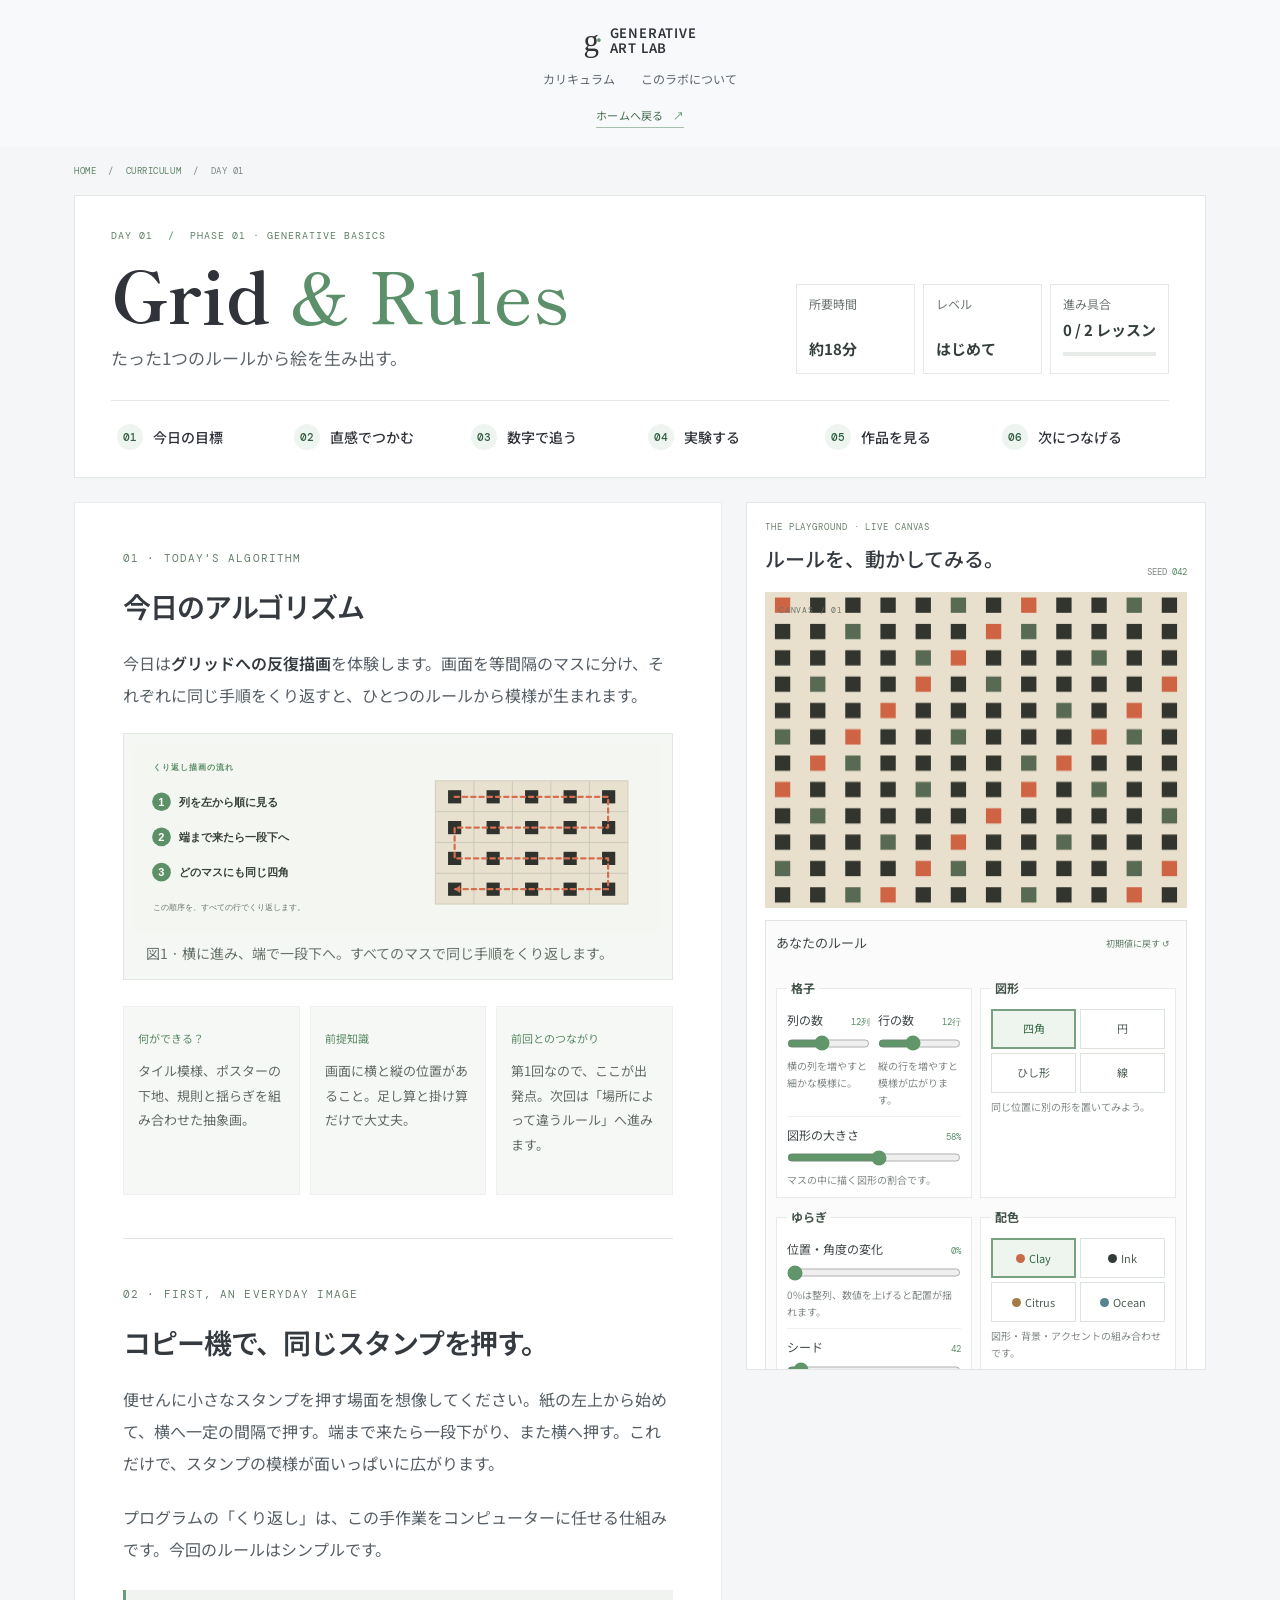
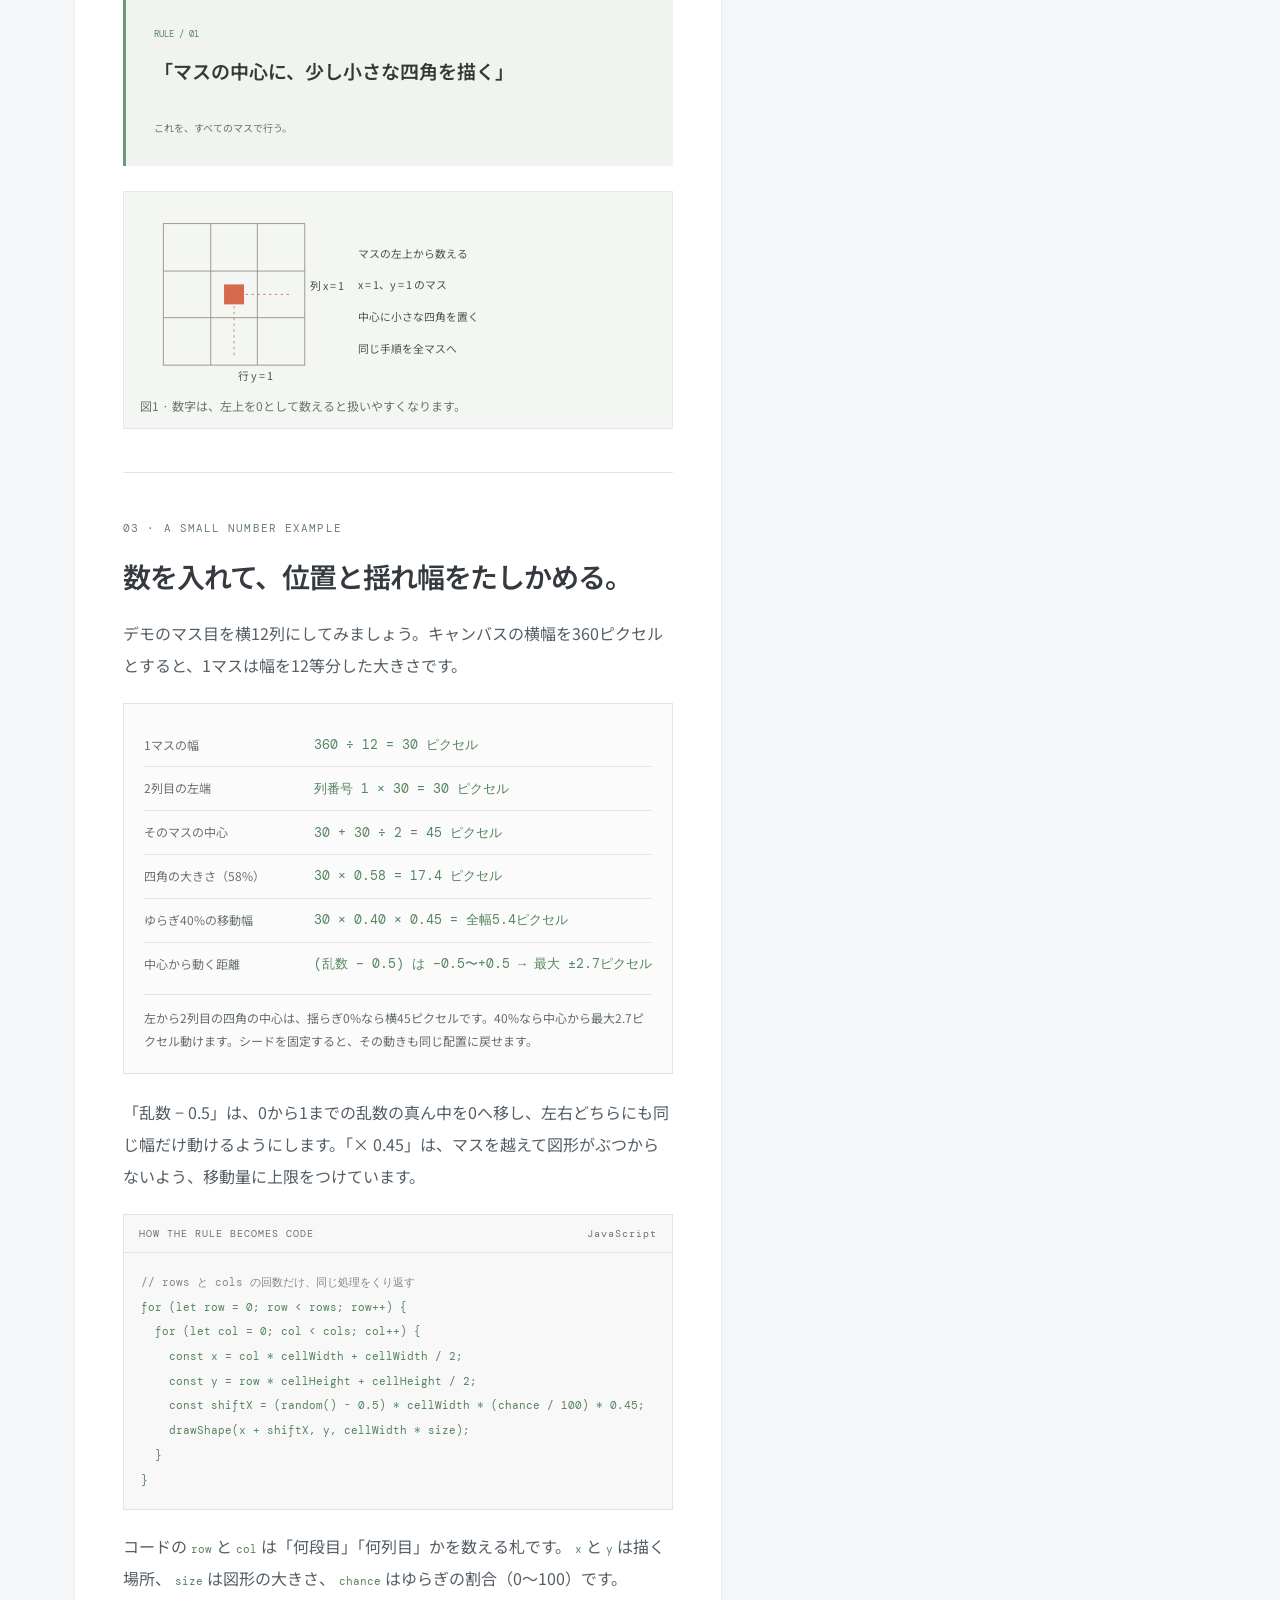
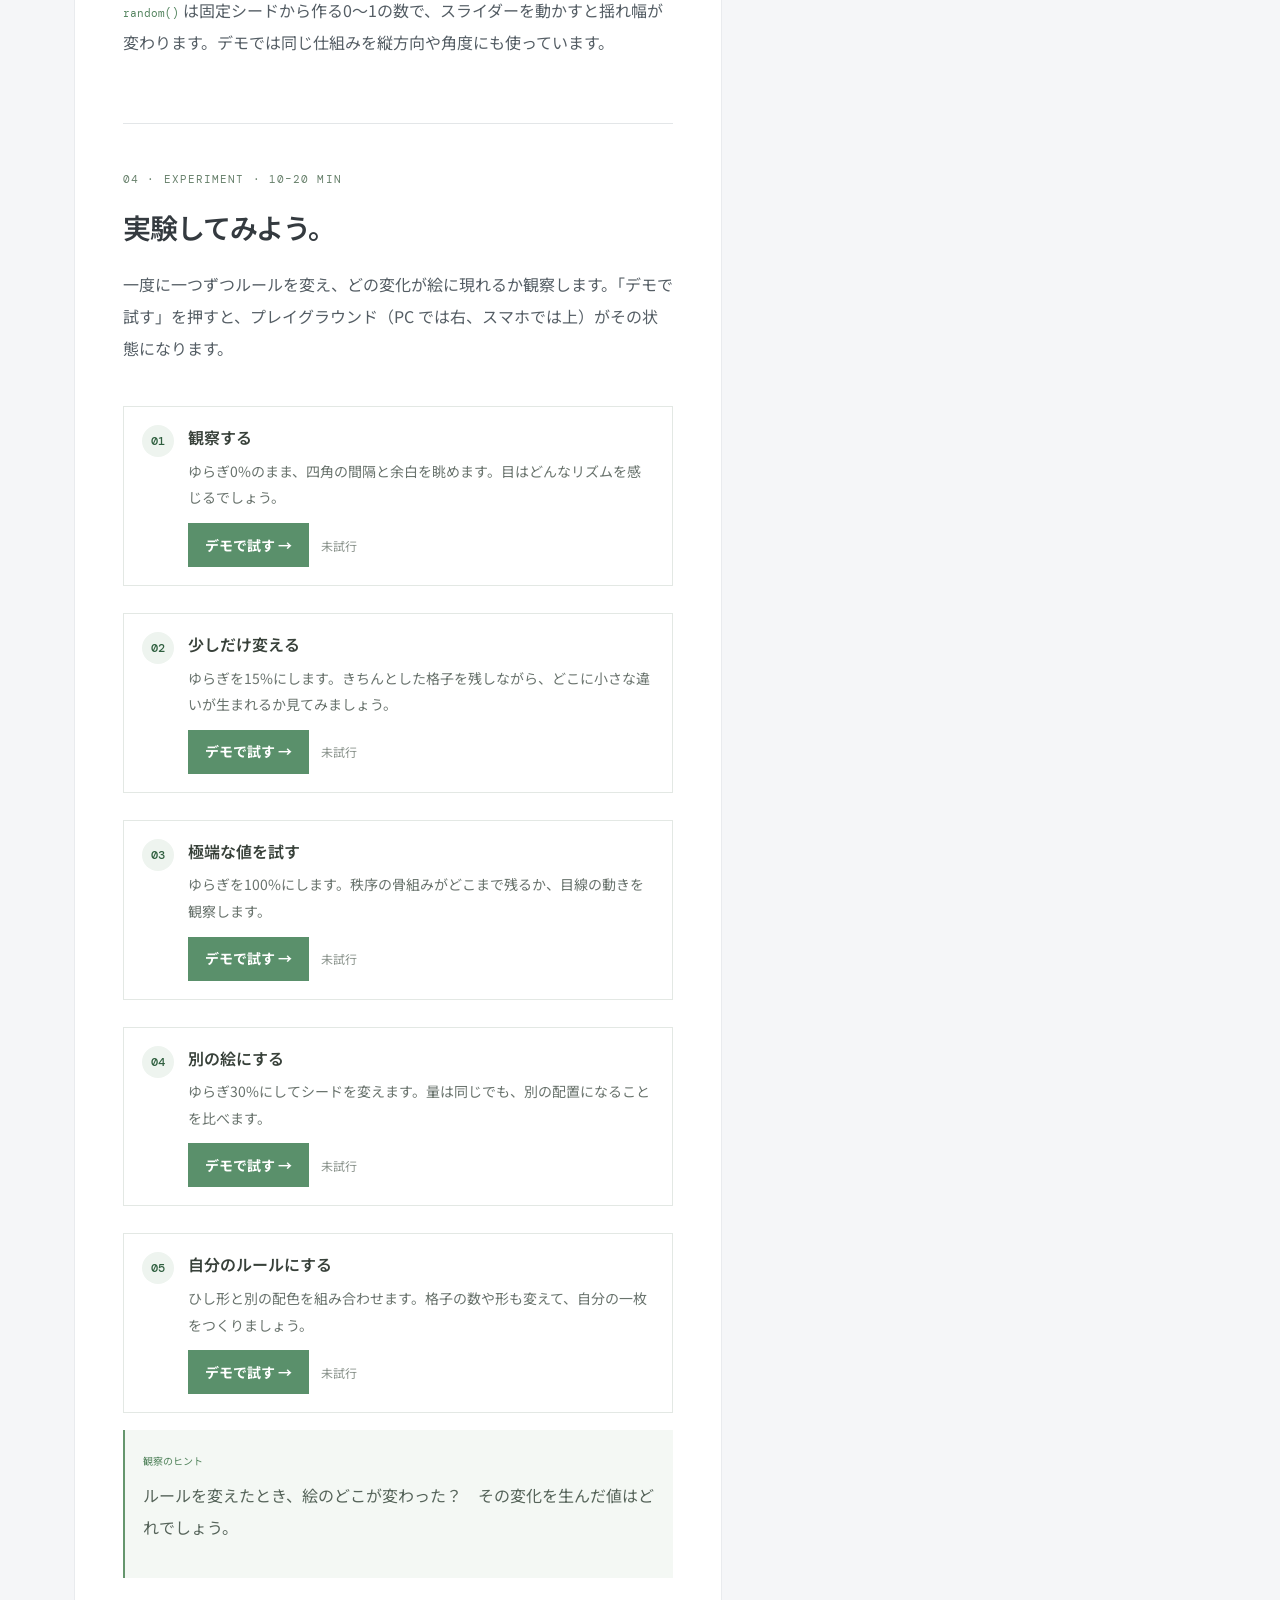
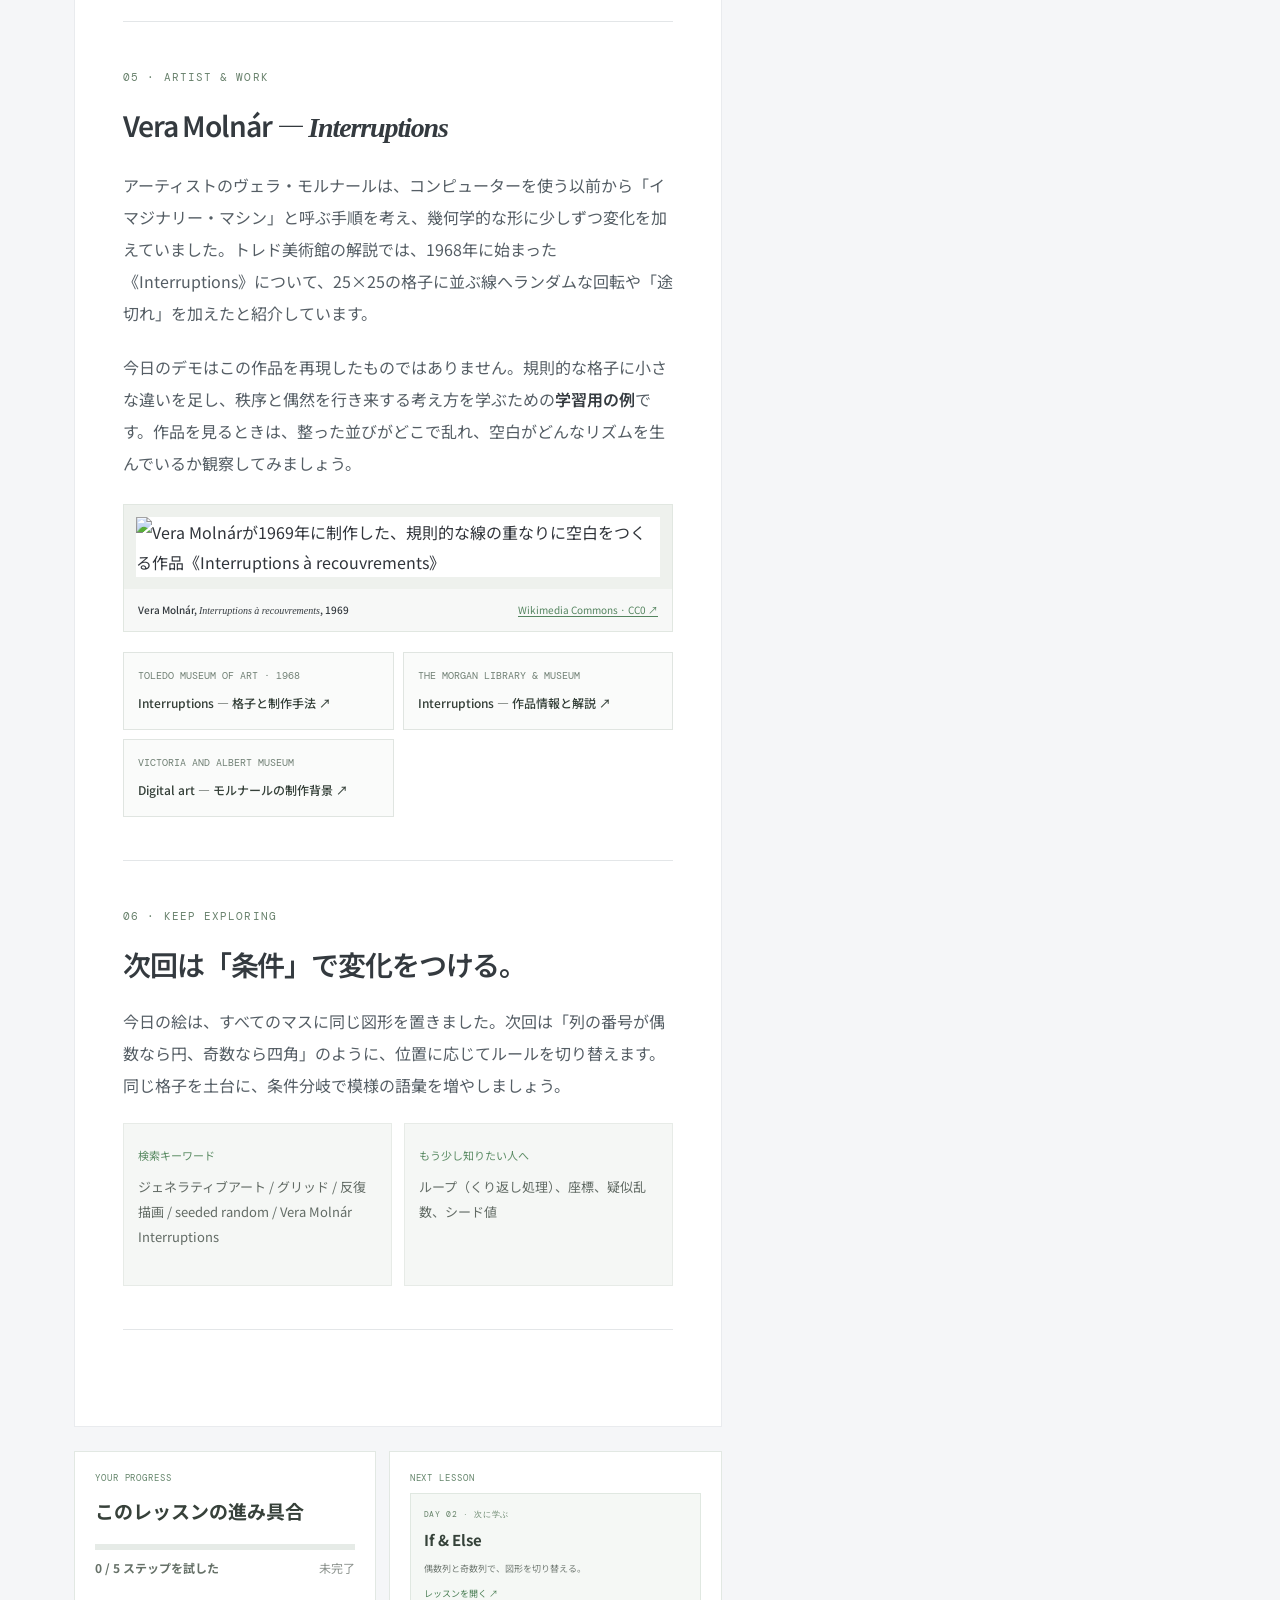
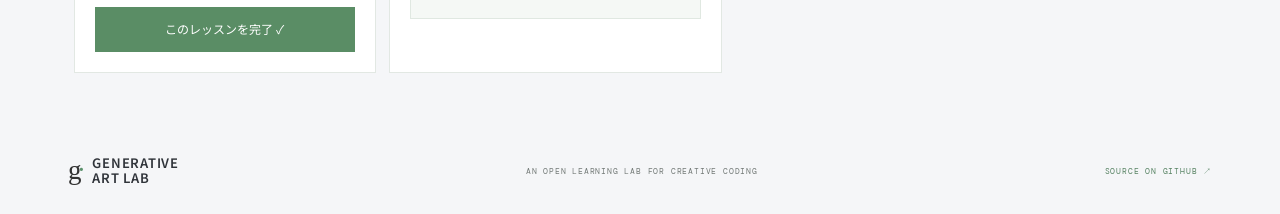
==== commit 5e4c50d2: "Lay out lessons beside a pinned playground - Heading card holds the facts and the lesson flow; all c" ====
--- a/lesson.html
+++ b/lesson.html
@@ -4,7 +4,7 @@
   <meta charset="utf-8"><meta name="viewport" content="width=device-width, initial-scale=1"><meta name="theme-color" content="#f5f6f8">
   <title>Day 1 — Grid & Rules | Generative Art Lab</title>
   <link rel="preconnect" href="https://fonts.googleapis.com"><link rel="preconnect" href="https://fonts.gstatic.com" crossorigin>
-  <link href="https://fonts.googleapis.com/css2?family=DM+Mono:wght@400;500&family=Manrope:wght@400;500;600;700;800&family=Noto+Sans+JP:wght@400;500;600;700;800&display=swap" rel="stylesheet">
+  <link href="https://fonts.googleapis.com/css2?family=DM+Mono:wght@400;500&family=Manrope:wght@400;500;600;700;800&family=Noto+Sans+JP:wght@400;500;600;700;800&family=Shippori+Mincho+B1:wght@700&display=swap" rel="stylesheet">
 <style data-inline-theme>
 :root{--bg:#11110f;--surface:#191916;--surface-2:#201f1b;--ink:#f0eee7;--muted:#a8a59c;--line:#393831;--orange:#dd7452;--orange-soft:#f0a383;--cream:#e8e1cf;--mono:'DM Mono',monospace;--display:'Manrope','Noto Sans JP',sans-serif;--body:'Noto Sans JP',sans-serif;--shell:min(1200px,calc(100% - 88px))}*{box-sizing:border-box}html{scroll-behavior:smooth;scroll-padding-top:90px}body{margin:0;background:var(--bg);color:var(--ink);font-family:var(--body);font-size:15px;line-height:1.85;font-weight:400}a{color:inherit;text-decoration:none}button,input,select{font:inherit}button,a,input,select{ -webkit-tap-highlight-color:transparent}.topbar{height:86px;padding:0 max(44px,calc((100% - 1200px)/2));border-bottom:1px solid var(--line);display:flex;align-items:center;justify-content:space-between;position:relative;z-index:3;background:var(--bg)}.brand{display:flex;align-items:center;gap:11px;font:600 9px/1.15 var(--mono);letter-spacing:.1em}.brand-mark{font:500 35px/.8 var(--display);letter-spacing:-.13em;color:var(--cream)}.brand-mark span{color:var(--orange)}.main-nav{display:flex;gap:34px;color:#c0bdb4;font-size:12px}.main-nav a:hover,.text-link:hover{color:var(--orange-soft)}.nav-cta{font:10px var(--mono);letter-spacing:.02em;border:1px solid #6a574b;padding:11px 15px;color:#efd4c7}.nav-cta span{margin-left:14px;color:var(--orange-soft)}.hero{max-width:1440px;margin:0 auto;min-height:690px;padding:80px max(44px,calc((100% - 1200px)/2)) 68px;display:grid;grid-template-columns:.91fr 1.09fr;align-items:center;column-gap:68px;position:relative}.hero-copy{padding:0 0 30px;z-index:1}.eyebrow,.section-label,.art-caption,.art-footer,.hero-bottom,.archive-tools,.canvas-stamp,.canvas-corner-label,.code-head,.lesson-end,.footer>span,.footer>a:last-child{font:10px/1.5 var(--mono);letter-spacing:.1em}.eyebrow{color:#c5a797;margin:0 0 25px}.eyebrow-dot{display:inline-block;width:7px;height:7px;border-radius:50%;background:var(--orange);margin-right:9px;box-shadow:0 0 12px #dd745288}.hero h1{font:700 clamp(50px,5.9vw,70px)/1.14 var(--display);letter-spacing:-.075em;margin:0 0 25px}.hero h1 em,.curriculum-heading h2 em{font-family:var(--body);font-style:normal;font-weight:500;color:var(--orange-soft);letter-spacing:-.055em}.hero-description{color:#c4c0b7;font-size:14px;line-height:2.2;margin:0;max-width:430px}.hero-actions{display:flex;align-items:center;gap:28px;margin-top:34px}.button{display:inline-flex;align-items:center;justify-content:space-between;gap:24px;padding:13px 17px;font-size:12px;line-height:1.4;border:1px solid transparent;cursor:pointer;transition:transform .2s,background .2s,color .2s}.button:hover{transform:translateY(-2px)}.button-primary{background:var(--orange);color:#171411;font-weight:700}.button-primary:hover{background:#eb8b68}.button-outline{background:transparent;border-color:#5b574d;color:var(--ink)}.text-link{font-size:11px;color:#d4d0c7}.text-link span{margin-left:8px;color:var(--orange)}.hero-note{display:flex;align-items:center;gap:12px;font-size:10px;color:#96938b;margin-top:52px}.note-line{height:1px;width:30px;background:#6e6255}.hero-art-wrap{position:relative;align-self:center;padding:20px 19px 15px;background:#191915;border:1px solid #38362f;box-shadow:0 25px 70px #0005;transform:rotate(1.4deg)}.hero-art-wrap:before{content:'';position:absolute;inset:9px;border:1px solid #2b2a24;pointer-events:none}.art-caption,.art-footer{position:relative;display:flex;justify-content:space-between;color:#9d9a8f;font-size:9px}.hero-art{display:block;width:100%;height:auto;aspect-ratio:1.12;margin:14px 0 11px}.icon-button{background:transparent;border:1px solid #565248;color:var(--cream);font-size:21px;width:32px;height:32px;cursor:pointer}.art-index{position:absolute;font:10px var(--mono);color:#d88368;right:-26px;bottom:36px;writing-mode:vertical-rl}.hero-bottom{position:absolute;left:max(44px,calc((100% - 1200px)/2));right:max(44px,calc((100% - 1200px)/2));bottom:23px;display:flex;color:#77766f;justify-content:space-between;font-size:9px}.scroll-cue{color:#a9a399}.section-shell{max-width:1200px;margin:auto;padding:105px 0;border-top:1px solid var(--line)}.section-label{display:flex;gap:20px;color:#8e8b82}.section-label span:first-child{color:var(--orange-soft)}.intro-content{margin:38px 0 0 15%;display:grid;grid-template-columns:1fr .78fr;gap:80px;align-items:center}.intro h2,.curriculum-heading h2{font:600 clamp(34px,4vw,52px)/1.42 var(--body);letter-spacing:-.055em;margin:0}.intro h2 span{color:var(--orange-soft)}.intro-content>div{color:#b6b3ab;font-size:13px;line-height:2.2;max-width:450px}.intro-content>div p+p{margin-top:14px}.daily{padding-top:72px}.daily-card{margin:42px 0 0;display:grid;grid-template-columns:.96fr 1.04fr;min-height:440px;background:var(--cream);color:#24211c}.daily-copy{padding:48px 50px;display:flex;flex-direction:column;align-items:flex-start}.daily-copy .eyebrow{color:#826151;font-size:9px;margin-bottom:18px}.daily-copy h2{font:700 clamp(37px,5vw,62px)/1 var(--display);letter-spacing:-.07em;margin:0}.daily-copy h2 span{color:var(--orange)}.daily-lead{font:600 22px/1.65 var(--body);letter-spacing:-.04em;margin:19px 0 10px}.daily-body{font-size:12px;color:#5e5a50;line-height:2.1;max-width:450px;margin:0 0 25px}.button-light{background:#25231e;color:#f5f0e5;font-size:11px}.button-light:hover{background:#433a30}.lesson-meta{display:flex;gap:18px;color:#777166;font:9px var(--mono);margin-top:25px;flex-wrap:wrap}.lesson-meta span+span:before{content:'·';margin-right:18px;color:var(--orange)}.daily-art{background:#ccc3af;position:relative;min-height:390px;display:flex;align-items:center;justify-content:center;padding:25px}.daily-art canvas{width:100%;height:100%;position:absolute;inset:0}.canvas-stamp{position:absolute;bottom:18px;right:20px;color:#827a6b;font-size:8px}.curriculum{padding-bottom:116px}.curriculum-heading{display:flex;align-items:end;justify-content:space-between;margin:40px 0 47px}.curriculum-heading .eyebrow{font-size:9px;margin-bottom:19px}.curriculum-heading h2{line-height:1.42}.curriculum-heading h2 em{color:var(--orange-soft)}.curriculum-heading>p{font-size:12px;color:#a9a69e;line-height:2.1;margin:0 0 8px}.phase-grid{display:grid;grid-template-columns:repeat(4,1fr);border:1px solid #434139;margin-bottom:48px}.phase-card{padding:22px 19px 20px;min-height:146px;position:relative}.phase-card+.phase-card{border-left:1px solid #434139}.phase-card.active{background:#201e19}.phase-card .phase-number{font:9px var(--mono);color:var(--orange-soft)}.phase-card h3{font-size:13px;line-height:1.6;margin:13px 0 6px}.phase-card p{font-size:10px;color:#9c998f;margin:0;line-height:1.8}.phase-card .phase-range{position:absolute;right:18px;top:22px;font:9px var(--mono);color:#817e74}.archive-tools{display:flex;justify-content:space-between;align-items:center;color:#8c8980;margin-bottom:10px}.archive-count{font:24px var(--display);color:var(--ink);letter-spacing:-.04em;margin-right:9px}.search-box{display:flex;align-items:center;gap:9px;border-bottom:1px solid #5c594f;width:240px;padding:4px 2px}.search-box span{font-size:21px;color:var(--orange-soft)}.search-box input{background:transparent;border:0;outline:0;color:var(--ink);min-width:0;width:100%;font-size:11px}.search-box input::placeholder{color:#817e75}.search-box kbd{font:9px var(--mono);border:1px solid #545149;padding:0 5px;color:#8e8b81}.lesson-list{border-top:1px solid #3d3b34}.lesson-row{display:grid;grid-template-columns:82px 1fr 250px 90px;align-items:center;gap:16px;padding:16px 8px;border-bottom:1px solid #33322c;transition:background .2s}.lesson-row:hover{background:#1a1915}.lesson-row .day-number{font:10px var(--mono);color:#b8a092}.lesson-row h3{font-size:12px;font-weight:600;margin:0}.lesson-row p{font-size:10px;color:#99968d;margin:0}.lesson-row .phase-tag{font:9px var(--mono);letter-spacing:.04em;color:#77766e}.lesson-row .row-action{text-align:right;font:9px var(--mono);color:#bcb8ac}.lesson-row.is-available .row-action{color:var(--orange-soft)}.lesson-row.is-available{background:#1c1b17}.curriculum-footnote{font-size:10px;color:#79776f;margin:14px 0}.quote{position:relative;background:#201e19;max-width:100%;padding:90px max(44px,calc((100% - 1200px)/2));border-bottom:1px solid var(--line)}.quote-mark{position:absolute;font:130px/1 Georgia,serif;color:#d87757;top:58px;left:max(44px,calc((100% - 1200px)/2));opacity:.8}.quote blockquote{font:500 clamp(28px,4vw,46px)/1.65 var(--body);letter-spacing:-.05em;margin:0 0 25px 12%;position:relative}.quote>p{font:9px var(--mono);color:#8f8a7f;letter-spacing:.12em;margin-left:12%}.circle-link{position:absolute;right:max(44px,calc((100% - 1200px)/2));bottom:66px;width:48px;height:48px;border:1px solid #5b564d;border-radius:50%;display:grid;place-items:center;color:var(--orange-soft)}.footer{min-height:105px;padding:25px max(44px,calc((100% - 1200px)/2));display:flex;justify-content:space-between;align-items:center;color:#89877f}.footer>span,.footer>a:last-child{font-size:8px}.footer>a:last-child{color:#bbb5a7}.lesson-main{max-width:1200px;margin:0 auto}.lesson-breadcrumb{padding:28px 0;color:#77756d;display:flex;gap:12px;font:9px var(--mono);letter-spacing:.06em}.lesson-breadcrumb a{color:#aaa69c}.lesson-heading{display:flex;align-items:end;justify-content:space-between;padding:37px 0 44px}.lesson-heading .eyebrow{margin-bottom:16px}.heading-separator{color:var(--orange);margin:0 8px}.lesson-heading h1{font:700 clamp(55px,8vw,92px)/1.1 var(--display);letter-spacing:-.08em;margin:0}.lesson-heading h1 em{font-style:normal;color:var(--orange-soft);font-weight:500}.lesson-subtitle{color:#c8c4bb;margin:13px 0 0;font-size:17px}.lesson-tags{display:flex;gap:8px;flex-wrap:wrap;justify-content:end}.lesson-tags span{border:1px solid #4b4941;padding:7px 10px;font:9px var(--mono);color:#b2aea4}.lesson-demo{background:#1b1a16;border:1px solid #3b3931;padding:27px 29px 19px}.demo-topline{display:flex;justify-content:space-between;align-items:end;margin-bottom:20px}.demo-topline .eyebrow{margin:0 0 5px;font-size:9px}.demo-topline h2{font-size:18px;margin:0;font-weight:500}.seed-readout{font:9px var(--mono);color:#969289}.seed-readout b{color:var(--orange-soft);font-weight:400}.demo-layout{display:grid;grid-template-columns:minmax(0,1fr) 275px;gap:25px}.demo-canvas-wrap{position:relative;min-height:400px;background:#e8dfcc;overflow:hidden}.demo-canvas-wrap canvas{width:100%;height:100%;position:absolute;inset:0}.canvas-corner-label{position:absolute;top:12px;left:14px;font-size:8px;color:#7c7669}.controls{border:1px solid #3d3b33;background:#161613;padding:16px 16px 14px}.control-heading{display:flex;justify-content:space-between;align-items:center;font-size:11px;margin-bottom:11px}.reset-button{border:0;background:transparent;color:#99958b;font-size:9px;cursor:pointer}.control-group{display:block;padding:10px 0;border-top:1px solid #34332d}.control-label{display:flex;align-items:center;justify-content:space-between;font-size:10px;color:#d6d1c6}.control-label b{font:9px var(--mono);color:var(--orange-soft);font-weight:400}.control-group input[type=range]{display:block;width:100%;height:3px;accent-color:var(--orange);margin:12px 0 9px;cursor:pointer}.control-group small{display:block;color:#858279;font-size:9px;line-height:1.65}.control-group select{display:block;width:100%;margin:9px 0 7px;padding:7px 9px;color:#e9e5db;background:#26251f;border:1px solid #4c4a41;border-radius:0;font-size:10px}.demo-actions{display:grid;grid-template-columns:1fr;gap:7px;margin-top:13px}.demo-actions .button{font-size:10px;padding:10px 12px}.demo-caption{font-size:10px;color:#a6a298;margin:13px 1px 0}.demo-caption span:first-child{font:9px var(--mono);color:var(--orange-soft);margin-right:10px}.demo-caption span:last-child{color:#77756c;margin-left:5px}.lesson-content{display:grid;grid-template-columns:195px minmax(0,760px);gap:85px;justify-content:space-between;padding:91px 0 105px}.lesson-toc{position:sticky;top:22px;align-self:start}.lesson-toc>.eyebrow{font-size:8px;margin-bottom:14px}.lesson-toc>a{display:block;padding:8px 0;border-top:1px solid #35342e;color:#aaa69d;font-size:10px}.lesson-toc>a:hover{color:var(--orange-soft)}.progress-box{padding:16px 12px;background:#1c1b17;margin-top:35px}.progress-box>span{font:8px var(--mono);color:#8d8a81}.progress-track{height:2px;background:#403f37;margin:13px 0 7px}.progress-track i{display:block;width:0;height:100%;background:var(--orange);transition:width .3s}.progress-box>b{font:9px var(--mono);font-weight:400;color:#b5b0a4}.mark-complete{margin-top:12px;width:100%;padding:8px 5px;background:transparent;border:1px solid #575349;color:#d8d3c9;font-size:9px;cursor:pointer}.mark-complete:hover,.mark-complete.done{border-color:var(--orange);color:var(--orange-soft)}.lesson-article{min-width:0}.article-section{padding:0 0 43px;margin:0 0 44px;border-bottom:1px solid #38372f;scroll-margin-top:30px}.article-section>.eyebrow{font-size:9px;margin:0 0 13px;color:#bd9f8d}.article-section h2{font-size:23px;letter-spacing:-.04em;font-weight:600;margin:0 0 18px}.article-section p{font-size:13px;line-height:2.15;color:#c1bdb4;margin:0 0 16px}.article-section strong{color:#eee9de;font-weight:600}.article-section code{font:11px var(--mono);color:#e4b198}.fact-grid{display:grid;grid-template-columns:repeat(3,1fr);gap:10px;margin-top:25px}.fact-grid>div{background:#1c1b17;padding:14px}.fact-grid span,.next-links span{font-size:9px;color:var(--orange-soft)}.fact-grid p{font-size:10px;line-height:1.9;margin:8px 0 0;color:#aba79c}.rule-card{margin:25px 0;padding:23px 25px;background:#e8e1cf;color:#24221d}.rule-card .rule-index{font:9px var(--mono);color:#a45f46}.rule-card p{font-size:17px;color:#2a2721;font-weight:600;margin:9px 0}.rule-card>span:last-child{font-size:10px;color:#777166}.diagram{margin:25px 0 0;background:#211f1a;padding:15px 16px 10px}.diagram svg{width:100%;height:auto;max-height:220px}.diagram text{fill:#d5cec0;font:13px 'Noto Sans JP',sans-serif}.diagram figcaption{font-size:9px;color:#918d82}.math-card{background:#1d1c18;border:1px solid #3a3931;margin:22px 0;padding:20px}.math-steps>div{display:grid;grid-template-columns:155px 1fr;gap:15px;padding:10px 0;border-bottom:1px solid #35342d;align-items:center}.math-steps>div:last-child{border:0}.math-steps span{font-size:10px;color:#a7a398}.math-steps code{font-size:11px}.math-note{border-top:1px solid #444239;margin-top:9px;padding-top:12px;font-size:10px;color:#9d998f}.code-card{background:#171713;border:1px solid #3d3b34;margin:20px 0}.code-head{display:flex;justify-content:space-between;padding:11px 15px;border-bottom:1px solid #393830;color:#9f9b8f;font-size:8px}.code-card pre{margin:0;padding:17px;overflow:auto;font:11px/1.9 var(--mono);color:#e0d6c5}.code-muted{color:#79786f}.experiment-list{padding:0;margin:25px 0;list-style:none;counter-reset:experiment}.experiment-list li{position:relative;padding:0 0 18px 47px;margin-bottom:17px;border-bottom:1px solid #32312b}.experiment-list li:last-child{border-bottom:0}.experiment-list li:before{counter-increment:experiment;content:counter(experiment,decimal-leading-zero);position:absolute;left:0;top:0;color:var(--orange-soft);font:10px var(--mono)}.experiment-list b{font-size:12px;font-weight:600;color:#e5e0d5}.experiment-list p{font-size:11px;margin:5px 0 0;color:#aaa69c}.observation{border-left:2px solid var(--orange);padding:13px 18px;background:#1e1c18}.observation span{font-size:10px;color:var(--orange-soft)}.observation p{font-size:11px;margin:5px 0 0}.article-section i{font-family:Georgia,serif}.artist-links{display:grid;grid-template-columns:1fr 1fr;gap:9px;margin-top:20px}.artist-links a{background:#1d1c18;border:1px solid #3a3831;padding:14px;transition:border-color .2s}.artist-links a:hover{border-color:#a76f57}.artist-links span{display:block;font:8px var(--mono);color:#9f9a8e;line-height:1.7}.artist-links b{display:block;margin-top:8px;font-size:10px;font-weight:500;color:#e7dfd2}.next-links{display:grid;grid-template-columns:1fr 1fr;gap:12px}.next-links>div{padding:14px;background:#1b1a16}.next-links p{font-size:10px;line-height:1.9;margin:7px 0 0}.lesson-end{display:flex;justify-content:space-between;color:#8e8a80;font-size:9px}.lesson-end a{color:var(--orange-soft)}
 @media(max-width:900px){.hero{column-gap:35px;padding-top:70px}.section-shell{padding-left:36px;padding-right:36px}.intro-content{margin-left:9%;gap:40px}.lesson-main{padding:0 32px}.lesson-content{grid-template-columns:155px minmax(0,1fr);gap:40px}.demo-layout{grid-template-columns:minmax(0,1fr) 260px;gap:15px}.lesson-row{grid-template-columns:66px 1fr 160px 78px}.daily-copy{padding:38px}.footer{padding-left:36px;padding-right:36px}}
@@ -31,24 +31,24 @@
 <style>
 @media(max-width:680px){.topbar{height:68px;min-height:68px;padding:0 18px;flex-direction:row;justify-content:space-between;align-items:center;gap:12px}.brand{font-size:8px}.brand-mark{font-size:31px}.nav-cta{font-size:9px;padding:9px 10px;white-space:nowrap}}
 </style>
-  <link rel="stylesheet" href="./styles.css?v=14">
-  <script src="./lesson.js?v=14" defer></script>
+  <link rel="stylesheet" href="./styles.css?v=15">
+  <script src="./lesson.js?v=15" defer></script>
 </head>
 <body class="lesson-page">
   <header class="topbar"><a class="brand" href="./"><span class="brand-mark">g<span>·</span></span><span>GENERATIVE<br>ART LAB</span></a><nav class="main-nav"><a href="./#curriculum">カリキュラム</a><a href="./#about">このラボについて</a></nav><a class="nav-cta" href="./">ホームへ戻る <span>↗</span></a></header>
   <main class="lesson-main">
     <div class="lesson-breadcrumb"><a href="./">HOME</a><span>/</span><a href="./#curriculum">CURRICULUM</a><span>/</span><span>DAY 01</span></div>
-    <section class="lesson-heading"><div class="lesson-heading-copy"><p class="eyebrow">DAY 01 <span class="heading-separator">/</span> PHASE 01 · GENERATIVE BASICS</p><h1>Grid <em>&amp; Rules</em></h1><p class="lesson-subtitle">たった1つのルールから絵を生み出す。</p></div><div class="lesson-meta-cards" aria-label="レッスン情報"><div class="lesson-meta-card"><span>所要時間</span><b id="meta-minutes">約18分</b></div><div class="lesson-meta-card"><span>レベル</span><b id="meta-level">はじめて</b></div><div class="lesson-meta-card lesson-meta-progress"><span>進み具合</span><b id="course-progress-label">0 / 1 レッスン</b><i class="progress-track"><i id="course-progress-fill"></i></i></div></div></section>
-    <nav class="lesson-flow" aria-label="このレッスンの流れ"><p class="eyebrow">このレッスンの流れ</p><div class="lesson-flow-links"><a href="#goal"><span>01</span> 今日の目標</a><a href="#intuition"><span>02</span> 直感でつかむ</a><a href="#numbers"><span>03</span> 数字で追う</a><a href="#experiment"><span>04</span> 実験する</a><a href="#artist"><span>05</span> 作品を見る</a><a href="#next"><span>06</span> 次につなげる</a></div></nav>
-    <section class="lesson-demo" aria-labelledby="demo-title"><div class="demo-topline"><div><p class="eyebrow">THE PLAYGROUND · LIVE CANVAS</p><h2 id="demo-title">ルールを、動かしてみる。</h2></div><span class="seed-readout">SEED <b id="seed-value">042</b></span></div><div class="demo-layout"><div class="demo-canvas-wrap"><canvas id="grid-demo" aria-label="操作に応じて変化するジェネラティブアートのキャンバス"></canvas><span class="canvas-corner-label">CANVAS / 01</span></div><aside class="controls" aria-label="アートの設定"><div class="control-heading"><span>あなたのルール</span><button id="reset-controls" type="button" class="reset-button">初期値に戻す ↺</button></div>
+    <section class="lesson-heading"><div class="lesson-heading-copy"><p class="eyebrow">DAY 01 <span class="heading-separator">/</span> PHASE 01 · GENERATIVE BASICS</p><h1>Grid <em>&amp; Rules</em></h1><p class="lesson-subtitle">たった1つのルールから絵を生み出す。</p></div><div class="lesson-meta-cards" aria-label="レッスン情報"><div class="lesson-meta-card"><span>所要時間</span><b id="meta-minutes">約18分</b></div><div class="lesson-meta-card"><span>レベル</span><b id="meta-level">はじめて</b></div><div class="lesson-meta-card lesson-meta-progress"><span>進み具合</span><b id="course-progress-label">0 / 1 レッスン</b><i class="progress-track"><i id="course-progress-fill"></i></i></div></div><nav class="lesson-flow" aria-label="このレッスンの流れ"><p class="eyebrow">このレッスンの流れ</p><div class="lesson-flow-links"><a href="#goal"><span>01</span> 今日の目標</a><a href="#intuition"><span>02</span> 直感でつかむ</a><a href="#numbers"><span>03</span> 数字で追う</a><a href="#experiment"><span>04</span> 実験する</a><a href="#artist"><span>05</span> 作品を見る</a><a href="#next"><span>06</span> 次につなげる</a></div></nav></section>
+    
+
+    <div class="lesson-content">
+      <section class="lesson-demo" aria-labelledby="demo-title"><div class="demo-topline"><div><p class="eyebrow">THE PLAYGROUND · LIVE CANVAS</p><h2 id="demo-title">ルールを、動かしてみる。</h2></div><span class="seed-readout">SEED <b id="seed-value">042</b></span></div><div class="demo-layout"><div class="demo-canvas-wrap"><canvas id="grid-demo" aria-label="操作に応じて変化するジェネラティブアートのキャンバス"></canvas><span class="canvas-corner-label">CANVAS / 01</span></div><aside class="controls" aria-label="アートの設定"><div class="control-heading"><span>あなたのルール</span><button id="reset-controls" type="button" class="reset-button">初期値に戻す ↺</button></div>
       <fieldset class="control-group control-grid"><legend>格子</legend><div class="control-pair"><label for="cols"><span class="control-label"><span>列の数</span><b id="cols-out">12列</b></span><input id="cols" type="range" min="4" max="24" value="12"><small>横の列を増やすと細かな模様に。</small></label><label for="rows"><span class="control-label"><span>行の数</span><b id="rows-out">12行</b></span><input id="rows" type="range" min="4" max="24" value="12"><small>縦の行を増やすと模様が広がります。</small></label></div><label class="control-subgroup" for="size"><span class="control-label"><span>図形の大きさ</span><b id="size-out">58%</b></span><input id="size" type="range" min="24" max="88" value="58"><small>マスの中に描く図形の割合です。</small></label></fieldset>
       <fieldset class="control-group"><legend>図形</legend><div class="choice-buttons" role="group" aria-label="図形の種類"><button type="button" data-shape="square" aria-pressed="true">四角</button><button type="button" data-shape="circle" aria-pressed="false">円</button><button type="button" data-shape="diamond" aria-pressed="false">ひし形</button><button type="button" data-shape="line" aria-pressed="false">線</button></div><select id="shape" class="control-native-select" aria-hidden="true" tabindex="-1"><option value="square">四角形</option><option value="circle">円</option><option value="diamond">ひし形</option><option value="line">線</option></select><small>同じ位置に別の形を置いてみよう。</small></fieldset>
       <fieldset class="control-group control-jitter"><legend>ゆらぎ</legend><label for="chance"><span class="control-label"><span>位置・角度の変化</span><b id="chance-out">0%</b></span><input id="chance" type="range" min="0" max="100" value="0"><small>0%は整列、数値を上げると配置が揺れます。</small></label><label class="control-subgroup" for="seed"><span class="control-label"><span>シード</span><b id="seed-input-out">42</b></span><input id="seed" type="range" min="1" max="999" value="42"><small>同じ値なら同じ揺らぎを再現します。</small></label></fieldset>
       <fieldset class="control-group"><legend>配色</legend><div class="choice-buttons palette-buttons" role="group" aria-label="色の組み合わせ"><button type="button" data-palette="clay" aria-pressed="true"><i></i> Clay</button><button type="button" data-palette="ink" aria-pressed="false"><i></i> Ink</button><button type="button" data-palette="citrus" aria-pressed="false"><i></i> Citrus</button><button type="button" data-palette="ocean" aria-pressed="false"><i></i> Ocean</button></div><select id="palette" class="control-native-select" aria-hidden="true" tabindex="-1"><option value="clay">Clay / Moss</option><option value="ink">Ink / Paper</option><option value="citrus">Citrus / Plum</option><option value="ocean">Ocean / Sand</option></select><small>図形・背景・アクセントの組み合わせです。</small></fieldset>
       <div class="demo-actions"><button id="shuffle-seed" type="button" class="button button-primary">別の絵をつくる <span>↻</span></button><button id="save-png" type="button" class="button button-outline">PNG を保存 ↓</button></div>
     </aside></div><div class="live-rule"><span>いまのルール</span><p id="current-rule-text">12列×12行の格子に、58%の大きさの四角を配置する。</p><small id="live-description">規則的に並んでいます。</small></div></section>
-
-    <div class="lesson-content">
       
       <article class="lesson-article">
         <section id="goal" class="article-section"><p class="eyebrow">01 · TODAY'S ALGORITHM</p><h2>今日のアルゴリズム</h2><p>今日は<strong>グリッドへの反復描画</strong>を体験します。画面を等間隔のマスに分け、それぞれに同じ手順をくり返すと、ひとつのルールから模様が生まれます。</p><figure class="algorithm-visual"><img src="./assets/day-01-grid-loop.svg" alt="格子を左から右へ進み、行の端で一段下がりながら、すべてのマスに同じ四角を描く流れ" loading="lazy" decoding="async"><figcaption>図1 · 横に進み、端で一段下へ。すべてのマスで同じ手順をくり返します。</figcaption></figure><div class="fact-grid"><div><span>何ができる？</span><p>タイル模様、ポスターの下地、規則と揺らぎを組み合わせた抽象画。</p></div><div><span>前提知識</span><p>画面に横と縦の位置があること。足し算と掛け算だけで大丈夫。</p></div><div><span>前回とのつながり</span><p>第1回なので、ここが出発点。次回は「場所によって違うルール」へ進みます。</p></div></div></section>
@@ -62,12 +62,13 @@
     drawShape(x + shiftX, y, cellWidth * size);
   }
 }</code></pre></div><p>コードの <code>row</code> と <code>col</code> は「何段目」「何列目」かを数える札です。 <code>x</code> と <code>y</code> は描く場所、 <code>size</code> は図形の大きさ、 <code>chance</code> はゆらぎの割合（0〜100）です。 <code>random()</code> は固定シードから作る0〜1の数で、スライダーを動かすと揺れ幅が変わります。デモでは同じ仕組みを縦方向や角度にも使っています。</p></section>
-        <section id="experiment" class="article-section"><p class="eyebrow">04 · EXPERIMENT · 10–20 MIN</p><h2>実験してみよう。</h2><p>一度に一つずつルールを変え、どの変化が絵に現れるか観察します。気になるステップから試しても大丈夫です。</p><div class="experiment-playground"><div class="experiment-preview"><div class="experiment-preview-head"><span>LIVE PREVIEW</span><span>CANVAS / 02</span></div><canvas id="experiment-preview" aria-label="実験ステップで変化する作品プレビュー"></canvas></div><ol class="experiment-list"><li data-step="0"><div><b>01 · 観察する</b><p>ゆらぎ0%のまま、四角の間隔と余白を眺めます。目はどんなリズムを感じるでしょう。</p></div><button type="button" class="experiment-trigger">デモで試す</button><span class="experiment-status">未試行</span></li><li data-step="1"><div><b>02 · 少しだけ変える</b><p>ゆらぎを15%にします。きちんとした格子を残しながら、どこに小さな違いが生まれるか見てみましょう。</p></div><button type="button" class="experiment-trigger">デモで試す</button><span class="experiment-status">未試行</span></li><li data-step="2"><div><b>03 · 極端な値を試す</b><p>ゆらぎを100%にします。秩序の骨組みがどこまで残るか、目線の動きを観察します。</p></div><button type="button" class="experiment-trigger">デモで試す</button><span class="experiment-status">未試行</span></li><li data-step="3"><div><b>04 · 別の絵にする</b><p>ゆらぎ30%にしてシードを変えます。量は同じでも、別の配置になることを比べます。</p></div><button type="button" class="experiment-trigger">デモで試す</button><span class="experiment-status">未試行</span></li><li data-step="4"><div><b>05 · 自分のルールにする</b><p>ひし形と別の配色を組み合わせます。格子の数や形も変えて、自分の一枚をつくりましょう。</p></div><button type="button" class="experiment-trigger">デモで試す</button><span class="experiment-status">未試行</span></li></ol></div><div class="observation"><span>観察のヒント</span><p>ルールを変えたとき、絵のどこが変わった？　その変化を生んだ値はどれでしょう。</p></div></section>
+        <section id="experiment" class="article-section"><p class="eyebrow">04 · EXPERIMENT · 10–20 MIN</p><h2>実験してみよう。</h2><p>一度に一つずつルールを変え、どの変化が絵に現れるか観察します。「デモで試す」を押すと、プレイグラウンド（PC では右、スマホでは上）がその状態になります。</p><div class="experiment-playground"><ol class="experiment-list"><li data-step="0"><span class="step-badge">01</span><div><b>観察する</b><p class="experiment-action">ゆらぎ0%のまま、四角の間隔と余白を眺めます。目はどんなリズムを感じるでしょう。</p><button type="button" class="experiment-trigger">デモで試す →</button><span class="experiment-status">未試行</span></div></li><li data-step="1"><span class="step-badge">02</span><div><b>少しだけ変える</b><p class="experiment-action">ゆらぎを15%にします。きちんとした格子を残しながら、どこに小さな違いが生まれるか見てみましょう。</p><button type="button" class="experiment-trigger">デモで試す →</button><span class="experiment-status">未試行</span></div></li><li data-step="2"><span class="step-badge">03</span><div><b>極端な値を試す</b><p class="experiment-action">ゆらぎを100%にします。秩序の骨組みがどこまで残るか、目線の動きを観察します。</p><button type="button" class="experiment-trigger">デモで試す →</button><span class="experiment-status">未試行</span></div></li><li data-step="3"><span class="step-badge">04</span><div><b>別の絵にする</b><p class="experiment-action">ゆらぎ30%にしてシードを変えます。量は同じでも、別の配置になることを比べます。</p><button type="button" class="experiment-trigger">デモで試す →</button><span class="experiment-status">未試行</span></div></li><li data-step="4"><span class="step-badge">05</span><div><b>自分のルールにする</b><p class="experiment-action">ひし形と別の配色を組み合わせます。格子の数や形も変えて、自分の一枚をつくりましょう。</p><button type="button" class="experiment-trigger">デモで試す →</button><span class="experiment-status">未試行</span></div></li></ol></div><div class="observation"><span>観察のヒント</span><p>ルールを変えたとき、絵のどこが変わった？　その変化を生んだ値はどれでしょう。</p></div></section>
         <section id="artist" class="article-section"><p class="eyebrow">05 · ARTIST & WORK</p><h2>Vera Molnár — <i>Interruptions</i></h2><p>アーティストのヴェラ・モルナールは、コンピューターを使う以前から「イマジナリー・マシン」と呼ぶ手順を考え、幾何学的な形に少しずつ変化を加えていました。トレド美術館の解説では、1968年に始まった《Interruptions》について、25×25の格子に並ぶ線へランダムな回転や「途切れ」を加えたと紹介しています。</p><p>今日のデモはこの作品を再現したものではありません。規則的な格子に小さな違いを足し、秩序と偶然を行き来する考え方を学ぶための<strong>学習用の例</strong>です。作品を見るときは、整った並びがどこで乱れ、空白がどんなリズムを生んでいるか観察してみましょう。</p><figure class="artist-work"><a href="https://commons.wikimedia.org/wiki/File:Vera_Molnar._Interruptions_%C3%A0_recouvrements%E2%80%9D_from_1969.jpg" target="_blank" rel="noreferrer"><img src="https://upload.wikimedia.org/wikipedia/commons/c/c1/Vera_Molnar._Interruptions_%C3%A0_recouvrements%E2%80%9D_from_1969.jpg" alt="Vera Molnárが1969年に制作した、規則的な線の重なりに空白をつくる作品《Interruptions à recouvrements》" loading="lazy" decoding="async" referrerpolicy="no-referrer"></a><figcaption><strong>Vera Molnár, <i>Interruptions à recouvrements</i>, 1969</strong><a href="https://commons.wikimedia.org/wiki/File:Vera_Molnar._Interruptions_%C3%A0_recouvrements%E2%80%9D_from_1969.jpg" target="_blank" rel="noreferrer">Wikimedia Commons · CC0 ↗</a></figcaption></figure><div class="artist-links"><a href="https://infiniteimages.toledomuseum.org/artwork/interruptions" target="_blank" rel="noreferrer"><span>TOLEDO MUSEUM OF ART · 1968</span><b>Interruptions — 格子と制作手法 ↗</b></a><a href="https://www.themorgan.org/drawings/item/405692" target="_blank" rel="noreferrer"><span>THE MORGAN LIBRARY & MUSEUM</span><b>Interruptions — 作品情報と解説 ↗</b></a><a href="https://www.vam.ac.uk/articles/digital-art" target="_blank" rel="noreferrer"><span>VICTORIA AND ALBERT MUSEUM</span><b>Digital art — モルナールの制作背景 ↗</b></a></div></section>
         <section id="next" class="article-section"><p class="eyebrow">06 · KEEP EXPLORING</p><h2>次回は「条件」で変化をつける。</h2><p>今日の絵は、すべてのマスに同じ図形を置きました。次回は「列の番号が偶数なら円、奇数なら四角」のように、位置に応じてルールを切り替えます。同じ格子を土台に、条件分岐で模様の語彙を増やしましょう。</p><div class="next-links"><div><span>検索キーワード</span><p>ジェネラティブアート / グリッド / 反復描画 / seeded random / Vera Molnár Interruptions</p></div><div><span>もう少し知りたい人へ</span><p>ループ（くり返し処理）、座標、疑似乱数、シード値</p></div></div></section>
       </article>
+      <section class="lesson-finish" aria-label="レッスンの進み具合と次のレッスン"><div class="finish-progress"><p class="eyebrow">YOUR PROGRESS</p><h2>このレッスンの進み具合</h2><div class="progress-track"><i id="progress-fill"></i></div><div class="finish-progress-row"><b id="progress-label">0 / 5 ステップを試した</b><span class="completion-status" id="completion-status">未完了</span></div><button id="mark-complete" class="mark-complete" type="button">このレッスンを完了 ✓</button></div><div class="next-lesson-slot" id="next-lesson-slot"><p class="eyebrow">NEXT LESSON</p><div class="next-lesson-card is-locked" id="next-lesson-card"><span class="next-lesson-kicker">DAY 02 · 次に学ぶ</span><b>次のレッスンは準備中です</b><span>公開されたら、ここから続けられます。</span></div></div></section>
     </div>
-    <section class="lesson-finish" aria-label="レッスンの進み具合と次のレッスン"><div class="finish-progress"><p class="eyebrow">YOUR PROGRESS</p><h2>このレッスンの進み具合</h2><div class="progress-track"><i id="progress-fill"></i></div><div class="finish-progress-row"><b id="progress-label">0 / 5 ステップを試した</b><span class="completion-status" id="completion-status">未完了</span></div><button id="mark-complete" class="mark-complete" type="button">このレッスンを完了 ✓</button></div><div class="next-lesson-slot" id="next-lesson-slot"><p class="eyebrow">NEXT LESSON</p><div class="next-lesson-card is-locked" id="next-lesson-card"><span class="next-lesson-kicker">DAY 02 · 次に学ぶ</span><b>次のレッスンは準備中です</b><span>公開されたら、ここから続けられます。</span></div></div></section>
+    
   </main>
   <footer class="footer"><a class="brand" href="./"><span class="brand-mark">g<span>·</span></span><span>GENERATIVE<br>ART LAB</span></a><span>AN OPEN LEARNING LAB FOR CREATIVE CODING</span><a href="https://github.com/abc-u/generative-art-lab" rel="noreferrer">SOURCE ON GITHUB ↗</a></footer>
 </body>
--- a/styles.css
+++ b/styles.css
@@ -208,3 +208,68 @@
   .live-rule p{font-size:13px}
   .math-steps code,.code-card pre{font-size:12px}
 }
+
+.algorithm-visual{margin:22px 0 26px;padding:10px;background:#f5f7f4;border:1px solid #e1e7e1}.algorithm-visual img{display:block;width:100%;height:auto}.algorithm-visual figcaption{padding:10px 12px 2px;color:#66736a;font-size:14px;line-height:1.8}
+@media(max-width:680px){.algorithm-visual{margin:16px 0 21px;padding:6px}.algorithm-visual figcaption{font-size:13px;padding:8px 8px 1px}}
+
+/* Lesson layout: one heading card with the lesson flow, then the text beside a pinned playground.
+   Experiments drive that playground, so there is no second preview. */
+body.lesson-page .lesson-main{max-width:1180px;margin:0 auto;padding:0 24px}
+body.lesson-page .lesson-heading{width:100%;max-width:none;margin:0;display:grid;grid-template-columns:minmax(0,1fr) auto;align-items:end;gap:20px 40px;padding:32px 36px 18px;background:#fff;border:1px solid #e3e8e4}
+body.lesson-page .lesson-heading h1{font:700 clamp(44px,5.6vw,72px)/1.15 'Shippori Mincho B1',serif;letter-spacing:0}
+body.lesson-page .lesson-subtitle{font-size:17px}
+body.lesson-page .lesson-meta-card>span{font:12px var(--body);letter-spacing:0;color:#6b746e}
+body.lesson-page .lesson-meta-card>b{font-size:15px}
+body.lesson-page .lesson-heading .lesson-flow{grid-column:1/-1;max-width:none;margin:6px 0 0;padding:14px 0 0;background:none;border:0;border-top:1px solid #e3e8e4}
+body.lesson-page .lesson-heading .lesson-flow>.eyebrow{display:none}
+body.lesson-page .lesson-flow-links{grid-template-columns:repeat(6,minmax(0,1fr));gap:4px}
+body.lesson-page .lesson-flow-links a{min-height:44px;padding:4px 6px;border:0;background:none;font-size:14px;font-weight:500;color:#30343a;gap:10px}
+body.lesson-page .lesson-flow-links a span{flex:none;width:26px;height:26px;display:grid;place-items:center;border-radius:50%;background:#eef4ef;color:#2f5f3f;font:500 11px var(--mono)}
+body.lesson-page .lesson-flow-links a:hover span{background:#5a906b;color:#fff}
+
+body.lesson-page .lesson-content{max-width:none;margin:0;padding:24px 0 0;display:grid;grid-template-columns:minmax(0,1fr) 460px;gap:24px;align-items:start}
+body.lesson-page .lesson-content>.lesson-demo{grid-column:2;grid-row:1/span 2;position:sticky;top:16px;max-height:calc(100vh - 32px);overflow:auto;width:auto;max-width:none;margin:0;padding:18px}
+body.lesson-page .lesson-content>.lesson-article{grid-column:1;grid-row:1;width:auto;padding:44px 48px 52px}
+body.lesson-page .lesson-content>.lesson-finish{grid-column:1;grid-row:2;max-width:none;margin:0 0 56px}
+body.lesson-page .lesson-demo .demo-layout{grid-template-columns:minmax(0,1fr);gap:12px}
+body.lesson-page .lesson-demo .demo-canvas-wrap{min-height:0;aspect-ratio:4/3}
+body.lesson-page .lesson-demo .choice-buttons{display:grid;grid-template-columns:repeat(2,minmax(0,1fr));gap:4px}
+body.lesson-page .lesson-demo .choice-buttons button{min-height:40px;white-space:nowrap}
+body.lesson-page .lesson-demo .controls{grid-template-columns:repeat(2,minmax(0,1fr))}
+body.lesson-page .lesson-demo .generated-demo-frame{height:520px;transition:height .2s}
+body.lesson-page .lesson-demo .generated-demo-frame iframe{height:100%}
+
+body.lesson-page .experiment-list{display:flex;flex-direction:column;gap:10px;margin-top:20px}
+body.lesson-page .experiment-list li{display:flex;align-items:flex-start;gap:14px;padding:18px;border:1px solid #e3e8e4;background:#fff}
+body.lesson-page .experiment-list li::before{content:none}
+body.lesson-page .experiment-list li.is-tried{border-color:#5a906b;background:#fbfdfb}
+body.lesson-page .step-badge{flex:none;width:32px;height:32px;display:grid;place-items:center;border-radius:50%;background:#eef4ef;color:#2f5f3f;font:500 12px var(--mono)}
+body.lesson-page .experiment-list li.is-tried .step-badge{background:#5a906b;color:#fff}
+body.lesson-page .experiment-list li>div{flex:1;min-width:0}
+body.lesson-page .experiment-trigger{margin-top:12px;min-height:44px;padding:0 16px;background:#5a906b;border-color:#5a906b;color:#fff;font-size:14px;font-weight:700}
+body.lesson-page .experiment-trigger:hover{background:#477c56}
+body.lesson-page .experiment-list li.is-tried .experiment-trigger{background:#fff;color:#2f5f3f}
+body.lesson-page .experiment-status{display:inline-block;margin-left:12px;font-size:12px}
+
+body.lesson-page .artist-note{margin:14px 0;padding:10px 14px;background:#fbf6e9;border:1px solid #eadfbf;color:#5c4d22;font-size:14px;line-height:1.8}
+
+@media(max-width:960px){
+  body.lesson-page .lesson-content{grid-template-columns:minmax(0,1fr)}
+  body.lesson-page .lesson-content>.lesson-demo{grid-column:1;grid-row:auto;position:static;max-height:none;overflow:visible}
+  body.lesson-page .lesson-content>.lesson-article,body.lesson-page .lesson-content>.lesson-finish{grid-column:1;grid-row:auto}
+  body.lesson-page .lesson-content>*{order:0}
+  body.lesson-page .lesson-demo .demo-canvas-wrap{max-width:560px;width:100%;margin:0 auto}
+  body.lesson-page .lesson-heading{grid-template-columns:minmax(0,1fr)}
+  body.lesson-page .lesson-flow-links{grid-template-columns:repeat(3,minmax(0,1fr))}
+}
+@media(max-width:680px){
+  body.lesson-page .lesson-main{padding:0 12px}
+  body.lesson-page .lesson-heading{padding:22px 18px 14px}
+  body.lesson-page .lesson-heading h1{font-size:clamp(36px,11vw,48px)}
+  body.lesson-page .lesson-flow-links{grid-template-columns:repeat(2,minmax(0,1fr))}
+  body.lesson-page .lesson-flow-links a{font-size:13px}
+  body.lesson-page .lesson-demo .controls{grid-template-columns:minmax(0,1fr)}
+  body.lesson-page .lesson-content>.lesson-article{padding:30px 20px 38px}
+  body.lesson-page .experiment-list li{gap:10px;padding:14px}
+  body.lesson-page .lesson-meta-card>b{font-size:13px;white-space:nowrap}
+}
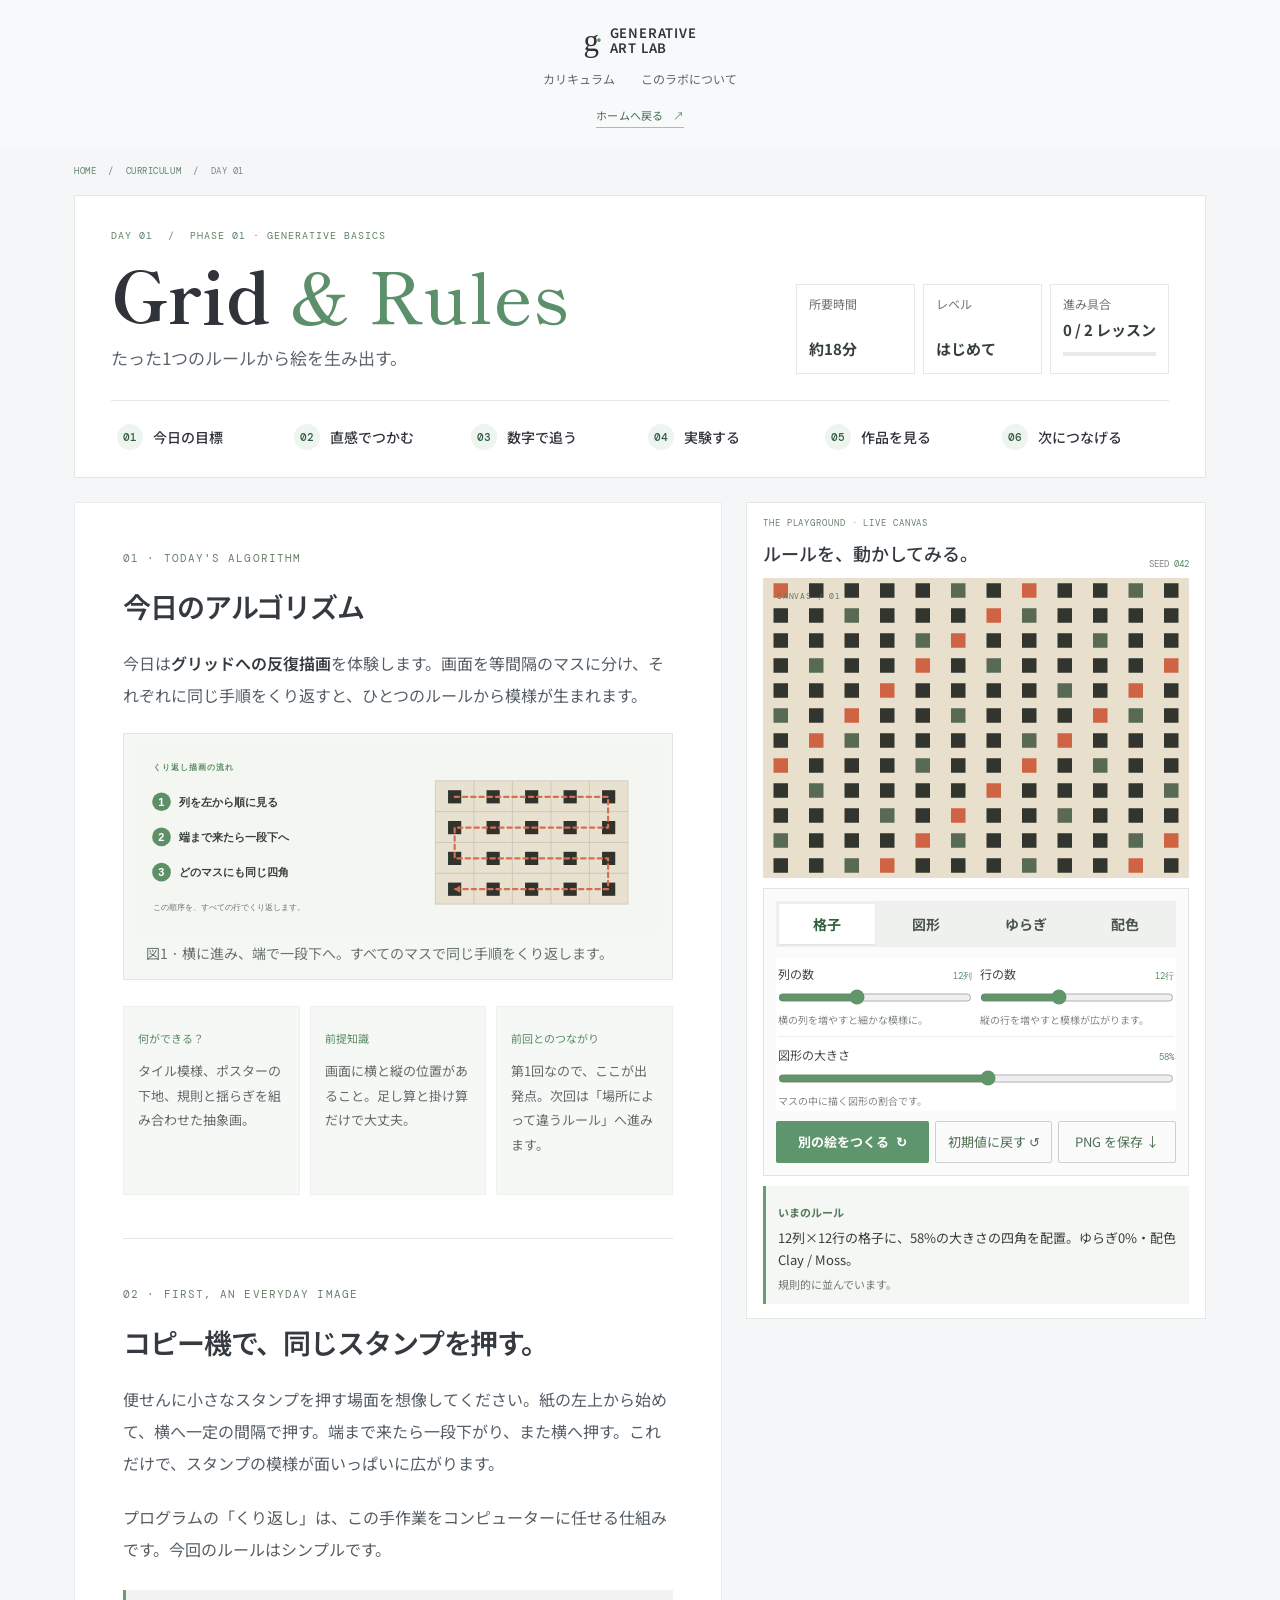
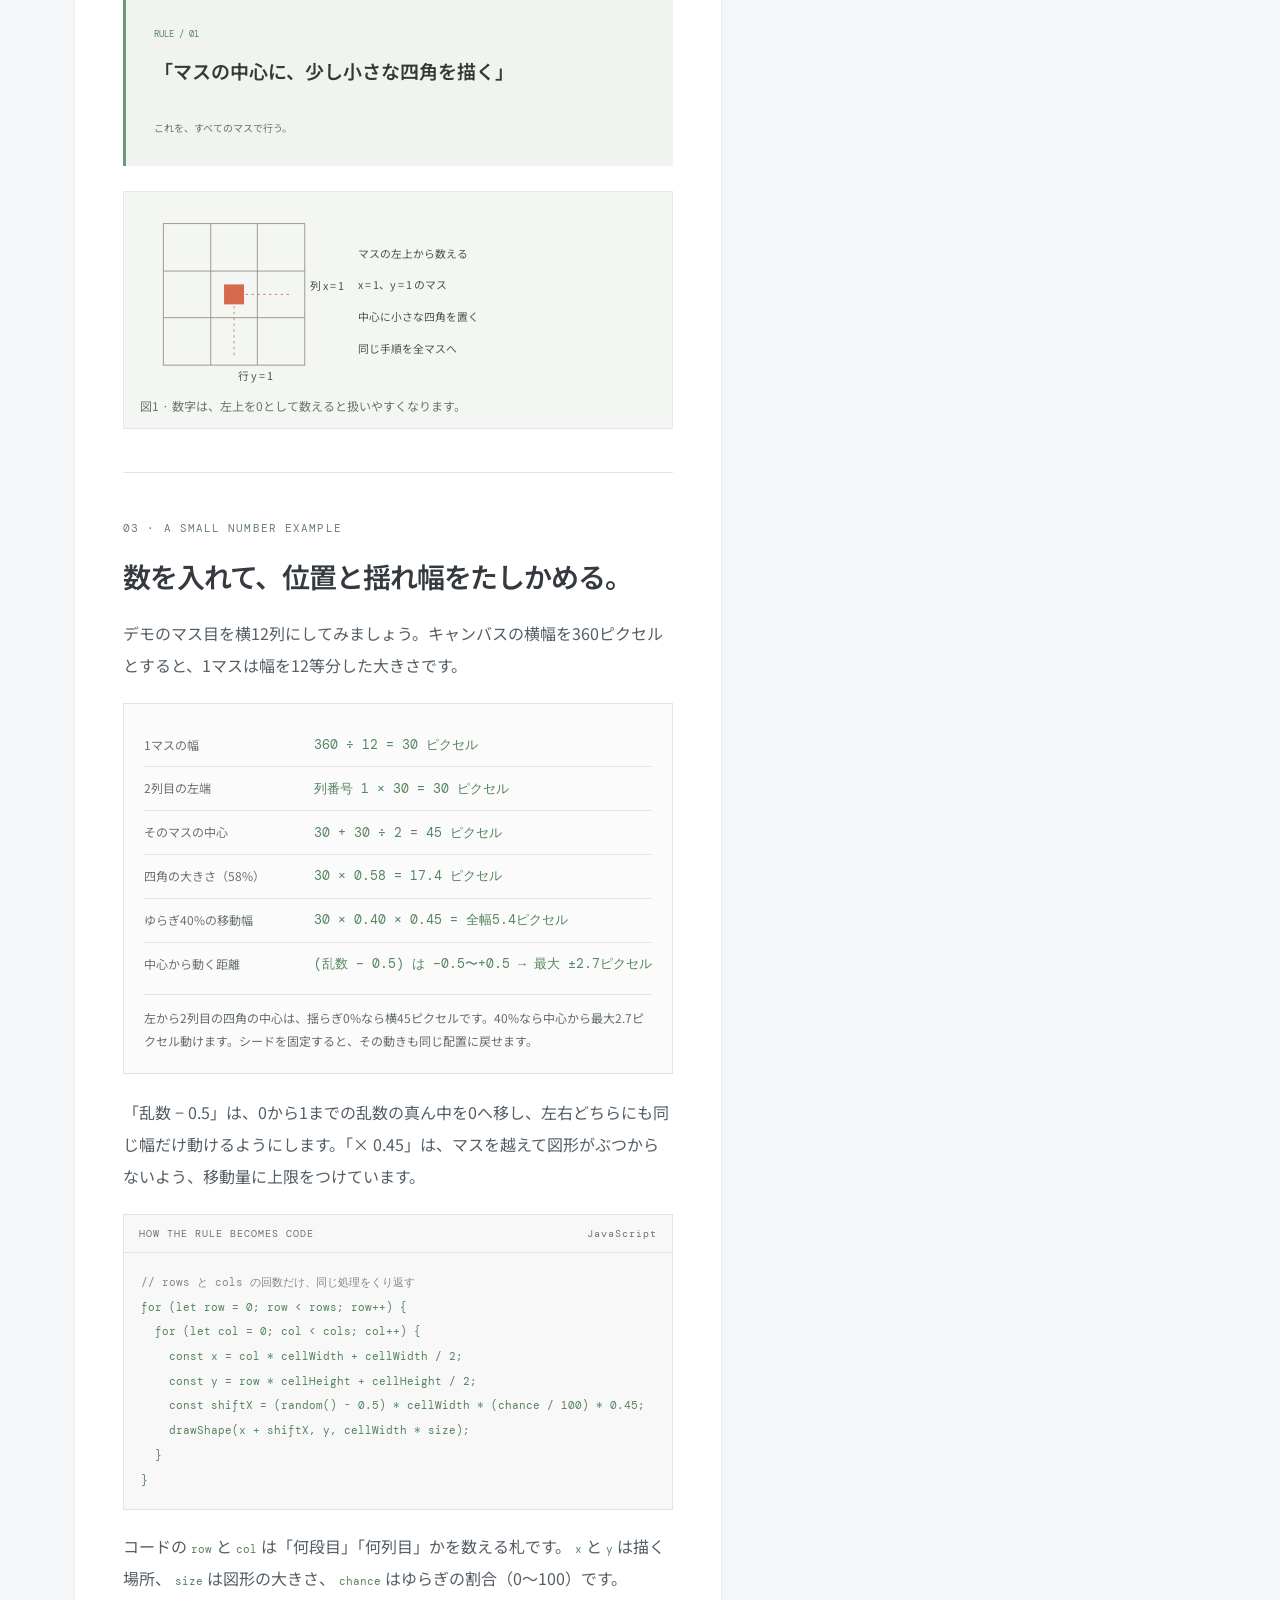
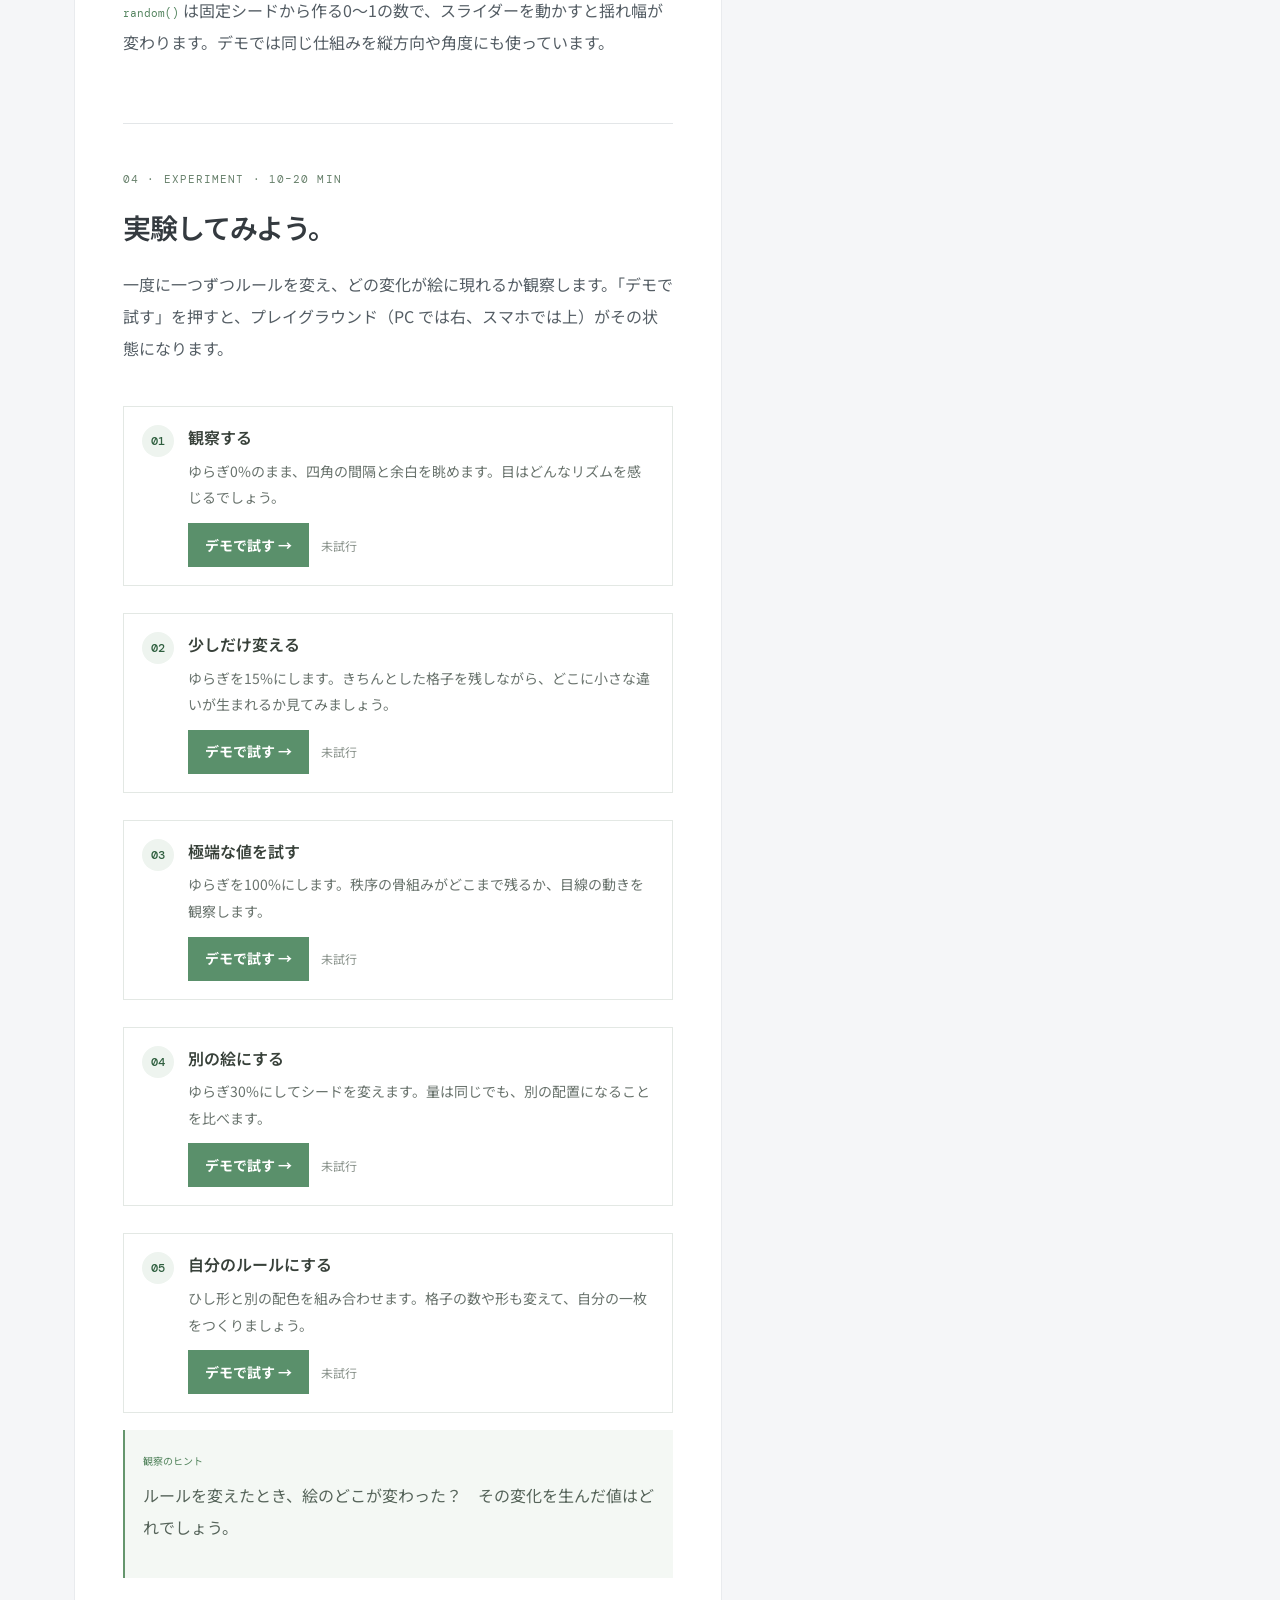
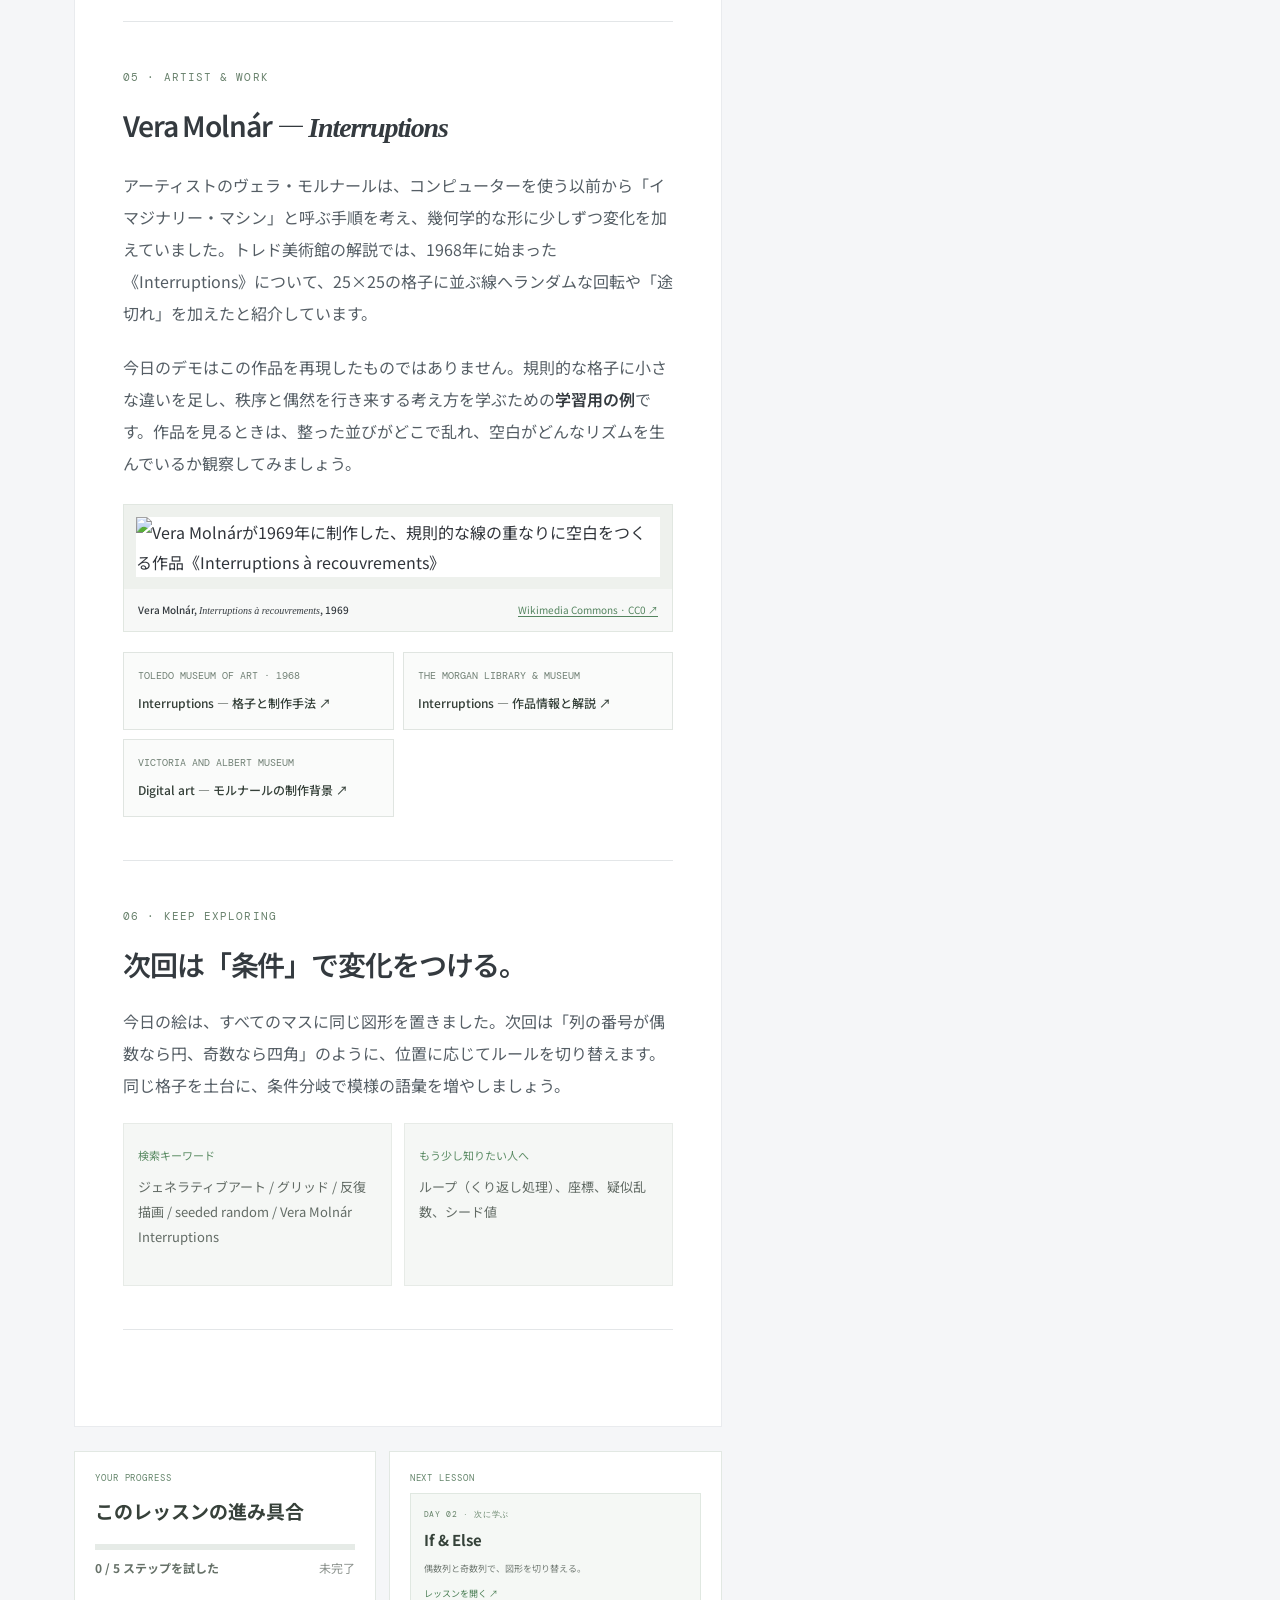
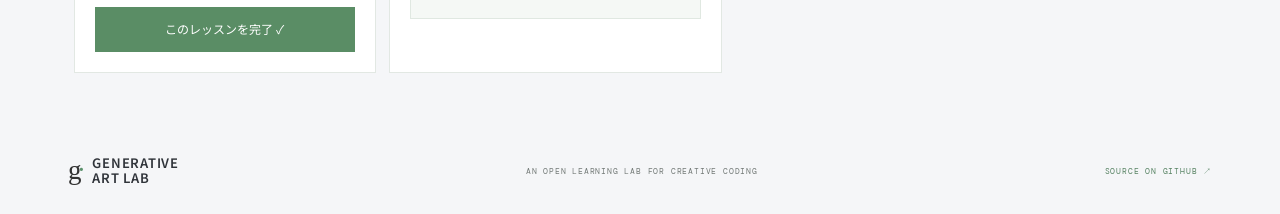
==== commit 5660316f: "Fit the Day 1 playground on one screen - Settings become four tabs (grid / shape / wobble / color), " ====
--- a/lesson.html
+++ b/lesson.html
@@ -31,8 +31,8 @@
 <style>
 @media(max-width:680px){.topbar{height:68px;min-height:68px;padding:0 18px;flex-direction:row;justify-content:space-between;align-items:center;gap:12px}.brand{font-size:8px}.brand-mark{font-size:31px}.nav-cta{font-size:9px;padding:9px 10px;white-space:nowrap}}
 </style>
-  <link rel="stylesheet" href="./styles.css?v=15">
-  <script src="./lesson.js?v=15" defer></script>
+  <link rel="stylesheet" href="./styles.css?v=16">
+  <script src="./lesson.js?v=16" defer></script>
 </head>
 <body class="lesson-page">
   <header class="topbar"><a class="brand" href="./"><span class="brand-mark">g<span>·</span></span><span>GENERATIVE<br>ART LAB</span></a><nav class="main-nav"><a href="./#curriculum">カリキュラム</a><a href="./#about">このラボについて</a></nav><a class="nav-cta" href="./">ホームへ戻る <span>↗</span></a></header>
@@ -42,12 +42,13 @@
     
 
     <div class="lesson-content">
-      <section class="lesson-demo" aria-labelledby="demo-title"><div class="demo-topline"><div><p class="eyebrow">THE PLAYGROUND · LIVE CANVAS</p><h2 id="demo-title">ルールを、動かしてみる。</h2></div><span class="seed-readout">SEED <b id="seed-value">042</b></span></div><div class="demo-layout"><div class="demo-canvas-wrap"><canvas id="grid-demo" aria-label="操作に応じて変化するジェネラティブアートのキャンバス"></canvas><span class="canvas-corner-label">CANVAS / 01</span></div><aside class="controls" aria-label="アートの設定"><div class="control-heading"><span>あなたのルール</span><button id="reset-controls" type="button" class="reset-button">初期値に戻す ↺</button></div>
-      <fieldset class="control-group control-grid"><legend>格子</legend><div class="control-pair"><label for="cols"><span class="control-label"><span>列の数</span><b id="cols-out">12列</b></span><input id="cols" type="range" min="4" max="24" value="12"><small>横の列を増やすと細かな模様に。</small></label><label for="rows"><span class="control-label"><span>行の数</span><b id="rows-out">12行</b></span><input id="rows" type="range" min="4" max="24" value="12"><small>縦の行を増やすと模様が広がります。</small></label></div><label class="control-subgroup" for="size"><span class="control-label"><span>図形の大きさ</span><b id="size-out">58%</b></span><input id="size" type="range" min="24" max="88" value="58"><small>マスの中に描く図形の割合です。</small></label></fieldset>
-      <fieldset class="control-group"><legend>図形</legend><div class="choice-buttons" role="group" aria-label="図形の種類"><button type="button" data-shape="square" aria-pressed="true">四角</button><button type="button" data-shape="circle" aria-pressed="false">円</button><button type="button" data-shape="diamond" aria-pressed="false">ひし形</button><button type="button" data-shape="line" aria-pressed="false">線</button></div><select id="shape" class="control-native-select" aria-hidden="true" tabindex="-1"><option value="square">四角形</option><option value="circle">円</option><option value="diamond">ひし形</option><option value="line">線</option></select><small>同じ位置に別の形を置いてみよう。</small></fieldset>
-      <fieldset class="control-group control-jitter"><legend>ゆらぎ</legend><label for="chance"><span class="control-label"><span>位置・角度の変化</span><b id="chance-out">0%</b></span><input id="chance" type="range" min="0" max="100" value="0"><small>0%は整列、数値を上げると配置が揺れます。</small></label><label class="control-subgroup" for="seed"><span class="control-label"><span>シード</span><b id="seed-input-out">42</b></span><input id="seed" type="range" min="1" max="999" value="42"><small>同じ値なら同じ揺らぎを再現します。</small></label></fieldset>
-      <fieldset class="control-group"><legend>配色</legend><div class="choice-buttons palette-buttons" role="group" aria-label="色の組み合わせ"><button type="button" data-palette="clay" aria-pressed="true"><i></i> Clay</button><button type="button" data-palette="ink" aria-pressed="false"><i></i> Ink</button><button type="button" data-palette="citrus" aria-pressed="false"><i></i> Citrus</button><button type="button" data-palette="ocean" aria-pressed="false"><i></i> Ocean</button></div><select id="palette" class="control-native-select" aria-hidden="true" tabindex="-1"><option value="clay">Clay / Moss</option><option value="ink">Ink / Paper</option><option value="citrus">Citrus / Plum</option><option value="ocean">Ocean / Sand</option></select><small>図形・背景・アクセントの組み合わせです。</small></fieldset>
-      <div class="demo-actions"><button id="shuffle-seed" type="button" class="button button-primary">別の絵をつくる <span>↻</span></button><button id="save-png" type="button" class="button button-outline">PNG を保存 ↓</button></div>
+      <section class="lesson-demo" aria-labelledby="demo-title"><div class="demo-topline"><div><p class="eyebrow">THE PLAYGROUND · LIVE CANVAS</p><h2 id="demo-title">ルールを、動かしてみる。</h2></div><span class="seed-readout">SEED <b id="seed-value">042</b></span></div><div class="demo-layout"><div class="demo-canvas-wrap"><canvas id="grid-demo" aria-label="操作に応じて変化するジェネラティブアートのキャンバス"></canvas><span class="canvas-corner-label">CANVAS / 01</span></div><aside class="controls" aria-label="アートの設定">
+      <div class="control-tabs" role="tablist" aria-label="あなたのルール（設定の種類）"><button type="button" role="tab" id="tab-grid" aria-controls="panel-grid" aria-selected="true" tabindex="0">格子</button><button type="button" role="tab" id="tab-shape" aria-controls="panel-shape" aria-selected="false" tabindex="-1">図形</button><button type="button" role="tab" id="tab-jitter" aria-controls="panel-jitter" aria-selected="false" tabindex="-1">ゆらぎ</button><button type="button" role="tab" id="tab-palette" aria-controls="panel-palette" aria-selected="false" tabindex="-1">配色</button></div>
+      <fieldset id="panel-grid" role="tabpanel" aria-labelledby="tab-grid" class="control-group control-grid"><legend class="visually-hidden">格子</legend><div class="control-pair"><label for="cols"><span class="control-label"><span>列の数</span><b id="cols-out">12列</b></span><input id="cols" type="range" min="4" max="24" value="12"><small>横の列を増やすと細かな模様に。</small></label><label for="rows"><span class="control-label"><span>行の数</span><b id="rows-out">12行</b></span><input id="rows" type="range" min="4" max="24" value="12"><small>縦の行を増やすと模様が広がります。</small></label></div><label class="control-subgroup" for="size"><span class="control-label"><span>図形の大きさ</span><b id="size-out">58%</b></span><input id="size" type="range" min="24" max="88" value="58"><small>マスの中に描く図形の割合です。</small></label></fieldset>
+      <fieldset id="panel-shape" role="tabpanel" aria-labelledby="tab-shape" hidden class="control-group"><legend class="visually-hidden">図形</legend><div class="choice-buttons" role="group" aria-label="図形の種類"><button type="button" data-shape="square" aria-pressed="true">四角</button><button type="button" data-shape="circle" aria-pressed="false">円</button><button type="button" data-shape="diamond" aria-pressed="false">ひし形</button><button type="button" data-shape="line" aria-pressed="false">線</button></div><select id="shape" class="control-native-select" aria-hidden="true" tabindex="-1"><option value="square">四角形</option><option value="circle">円</option><option value="diamond">ひし形</option><option value="line">線</option></select><small>同じ位置に別の形を置いてみよう。</small></fieldset>
+      <fieldset id="panel-jitter" role="tabpanel" aria-labelledby="tab-jitter" hidden class="control-group control-jitter"><legend class="visually-hidden">ゆらぎ</legend><label for="chance"><span class="control-label"><span>位置・角度の変化</span><b id="chance-out">0%</b></span><input id="chance" type="range" min="0" max="100" value="0"><small>0%は整列、数値を上げると配置が揺れます。</small></label><label class="control-subgroup" for="seed"><span class="control-label"><span>シード</span><b id="seed-input-out">42</b></span><input id="seed" type="range" min="1" max="999" value="42"><small>同じ値なら同じ揺らぎを再現します。</small></label></fieldset>
+      <fieldset id="panel-palette" role="tabpanel" aria-labelledby="tab-palette" hidden class="control-group"><legend class="visually-hidden">配色</legend><div class="choice-buttons palette-buttons" role="group" aria-label="色の組み合わせ"><button type="button" data-palette="clay" aria-pressed="true"><i></i> Clay</button><button type="button" data-palette="ink" aria-pressed="false"><i></i> Ink</button><button type="button" data-palette="citrus" aria-pressed="false"><i></i> Citrus</button><button type="button" data-palette="ocean" aria-pressed="false"><i></i> Ocean</button></div><select id="palette" class="control-native-select" aria-hidden="true" tabindex="-1"><option value="clay">Clay / Moss</option><option value="ink">Ink / Paper</option><option value="citrus">Citrus / Plum</option><option value="ocean">Ocean / Sand</option></select><small>図形・背景・アクセントの組み合わせです。</small></fieldset>
+      <div class="demo-actions"><button id="shuffle-seed" type="button" class="button button-primary">別の絵をつくる <span>↻</span></button><button id="reset-controls" type="button" class="button button-outline">初期値に戻す ↺</button><button id="save-png" type="button" class="button button-outline">PNG を保存 ↓</button></div>
     </aside></div><div class="live-rule"><span>いまのルール</span><p id="current-rule-text">12列×12行の格子に、58%の大きさの四角を配置する。</p><small id="live-description">規則的に並んでいます。</small></div></section>
       
       <article class="lesson-article">
--- a/styles.css
+++ b/styles.css
@@ -273,3 +273,36 @@
   body.lesson-page .experiment-list li{gap:10px;padding:14px}
   body.lesson-page .lesson-meta-card>b{font-size:13px;white-space:nowrap}
 }
+
+/* Day 1 playground settings as tabs: one group visible at a time keeps the pinned panel within one screen. */
+.visually-hidden{position:absolute!important;width:1px;height:1px;margin:-1px;padding:0;overflow:hidden;clip:rect(0 0 0 0);white-space:nowrap;border:0}
+body.lesson-page .lesson-demo .controls{display:block;padding:12px}
+body.lesson-page .control-tabs{display:grid;grid-template-columns:repeat(4,minmax(0,1fr));gap:4px;margin:10px 0 12px;padding:3px;background:#eef1ee}
+body.lesson-page .control-tabs [role="tab"]{min-height:40px;border:0;background:transparent;color:#4b5650;font-size:14px;font-weight:700;cursor:pointer}
+body.lesson-page .control-tabs [role="tab"][aria-selected="true"]{background:#fff;color:#2f5f3f;box-shadow:0 1px 2px rgba(0,0,0,.08)}
+body.lesson-page .control-tabs [role="tab"]:focus-visible{outline:2px solid #5a906b;outline-offset:1px}
+body.lesson-page .lesson-demo .controls fieldset[role="tabpanel"]{margin:0;padding:4px 2px 2px;border:0;min-height:150px}
+body.lesson-page .lesson-demo .controls fieldset[role="tabpanel"][hidden]{display:none}
+body.lesson-page .lesson-demo .controls .demo-actions{display:grid;grid-template-columns:repeat(2,minmax(0,1fr));gap:6px;margin-top:10px}
+body.lesson-page .lesson-demo .choice-buttons{grid-template-columns:repeat(4,minmax(0,1fr))}
+@media(min-width:961px){body.lesson-page .lesson-demo .demo-canvas-wrap{aspect-ratio:3/2}}
+/* On PC the pinned panel never exceeds the screen: the canvas gives up height first. */
+@media(min-width:961px){
+  body.lesson-page .lesson-content>.lesson-demo{display:flex;flex-direction:column;padding:14px 16px}
+  body.lesson-page .lesson-demo .demo-topline{flex:none;margin-bottom:8px}
+  body.lesson-page .lesson-demo .demo-topline h2{font-size:18px}
+  body.lesson-page .lesson-demo .demo-layout{display:flex;flex-direction:column;flex:1 1 auto;min-height:0;gap:10px}
+  body.lesson-page .lesson-demo .demo-canvas-wrap{flex:1 1 300px;aspect-ratio:auto;min-height:180px;max-height:320px}
+  body.lesson-page .lesson-demo .controls{flex:none}
+  body.lesson-page .lesson-demo .control-tabs{margin-top:0}
+  body.lesson-page .lesson-demo .live-rule{flex:none;margin-top:10px;padding:9px 12px}
+  body.lesson-page .lesson-demo .live-rule p{font-size:13px;line-height:1.7}
+  body.lesson-page .lesson-demo .live-rule small{font-size:11px}
+}
+body.lesson-page .lesson-demo .controls .demo-actions{grid-template-columns:1.3fr 1fr 1fr}
+body.lesson-page .lesson-demo .controls .demo-actions .button{min-height:42px;padding:0 8px;font-size:13px;white-space:nowrap}
+@media(max-width:680px){
+  body.lesson-page .lesson-demo .controls .demo-actions{grid-template-columns:repeat(2,minmax(0,1fr))}
+  body.lesson-page .lesson-demo .controls .demo-actions .button-primary{grid-column:1/-1}
+  body.lesson-page .lesson-demo .choice-buttons{grid-template-columns:repeat(2,minmax(0,1fr))}
+}
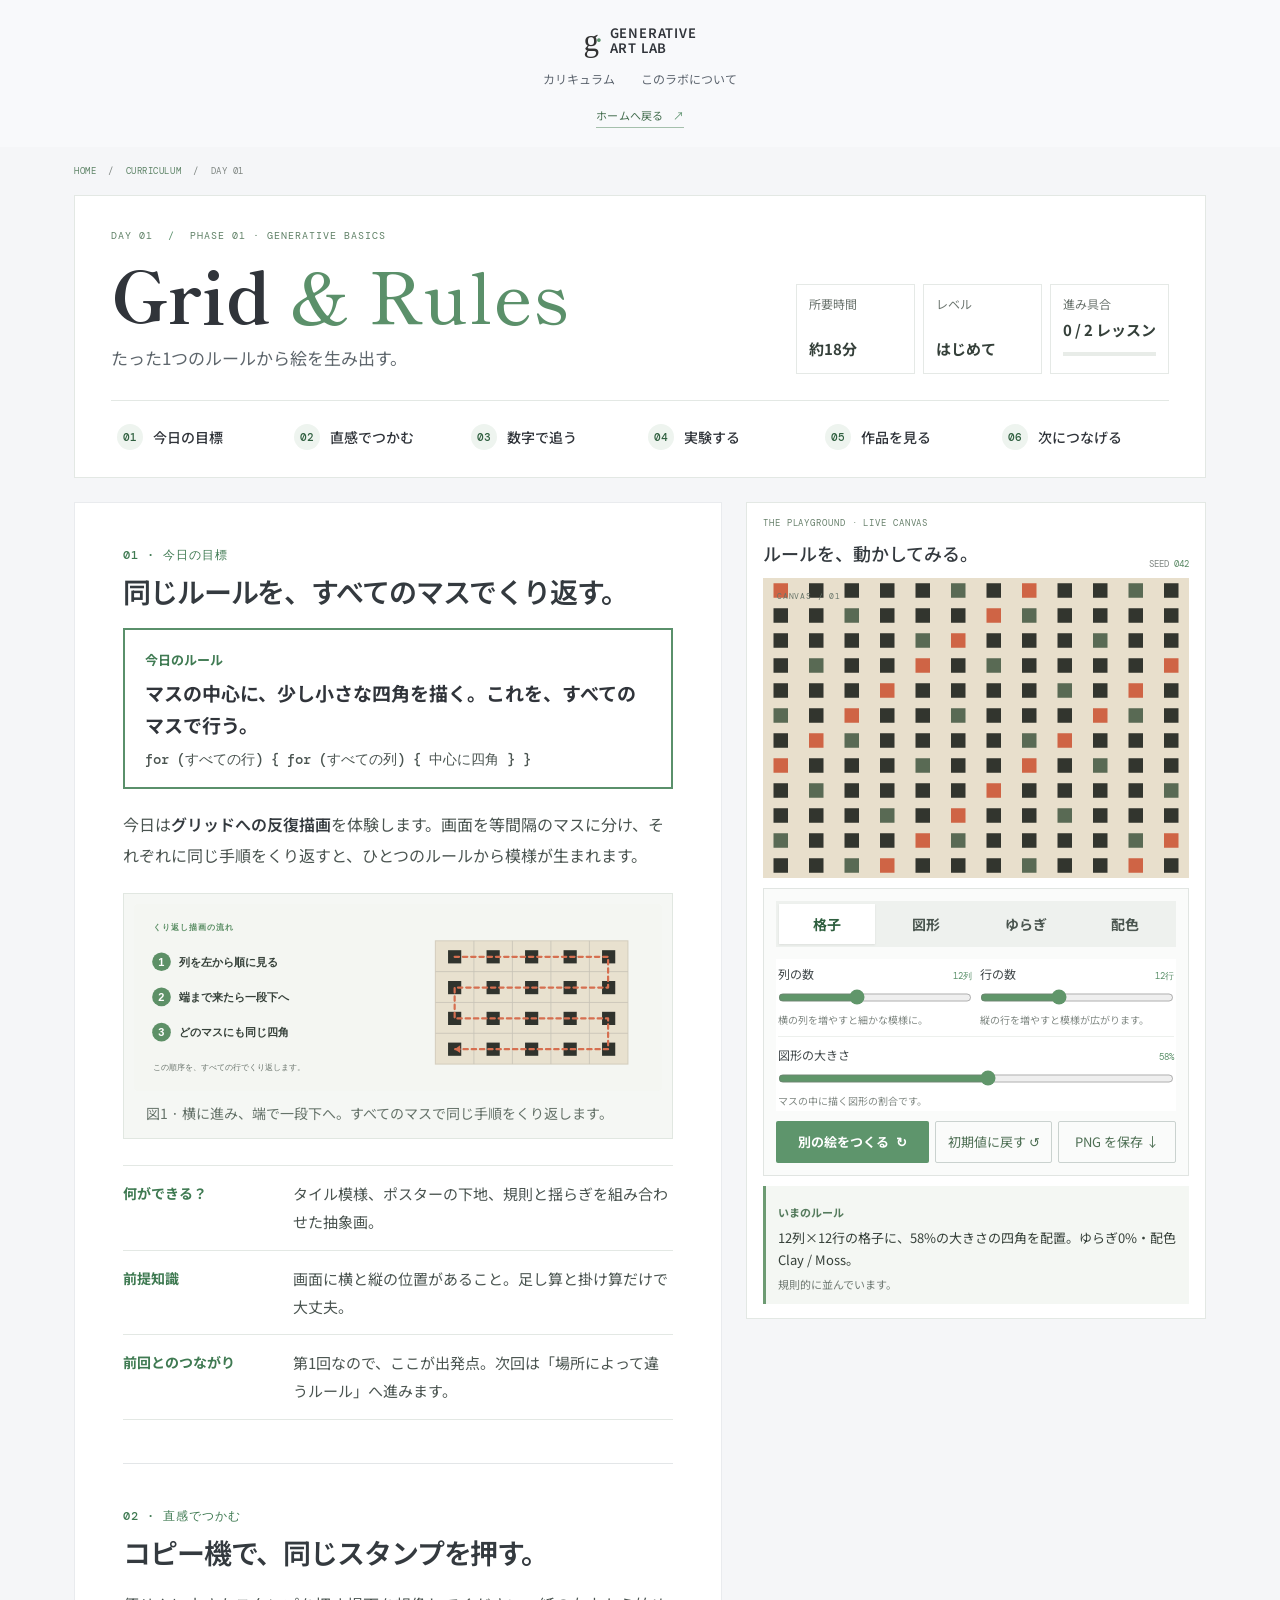
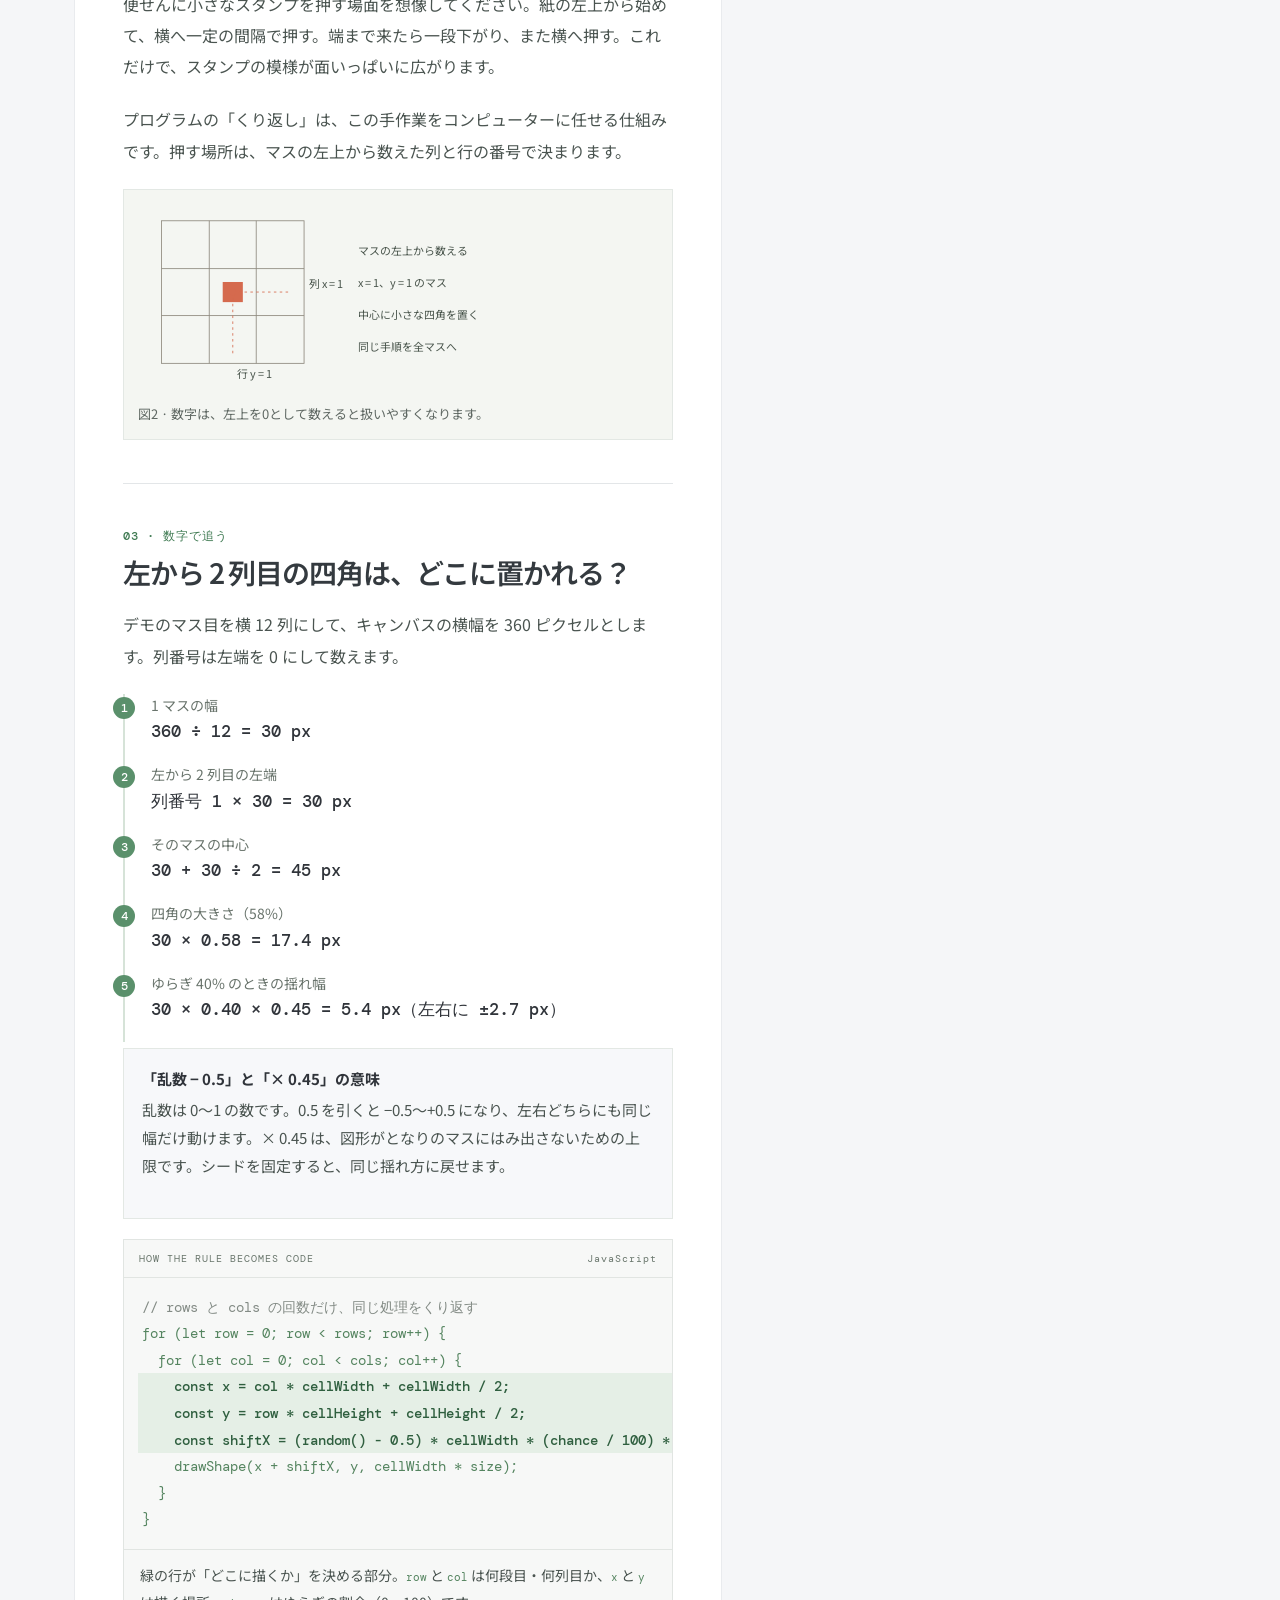
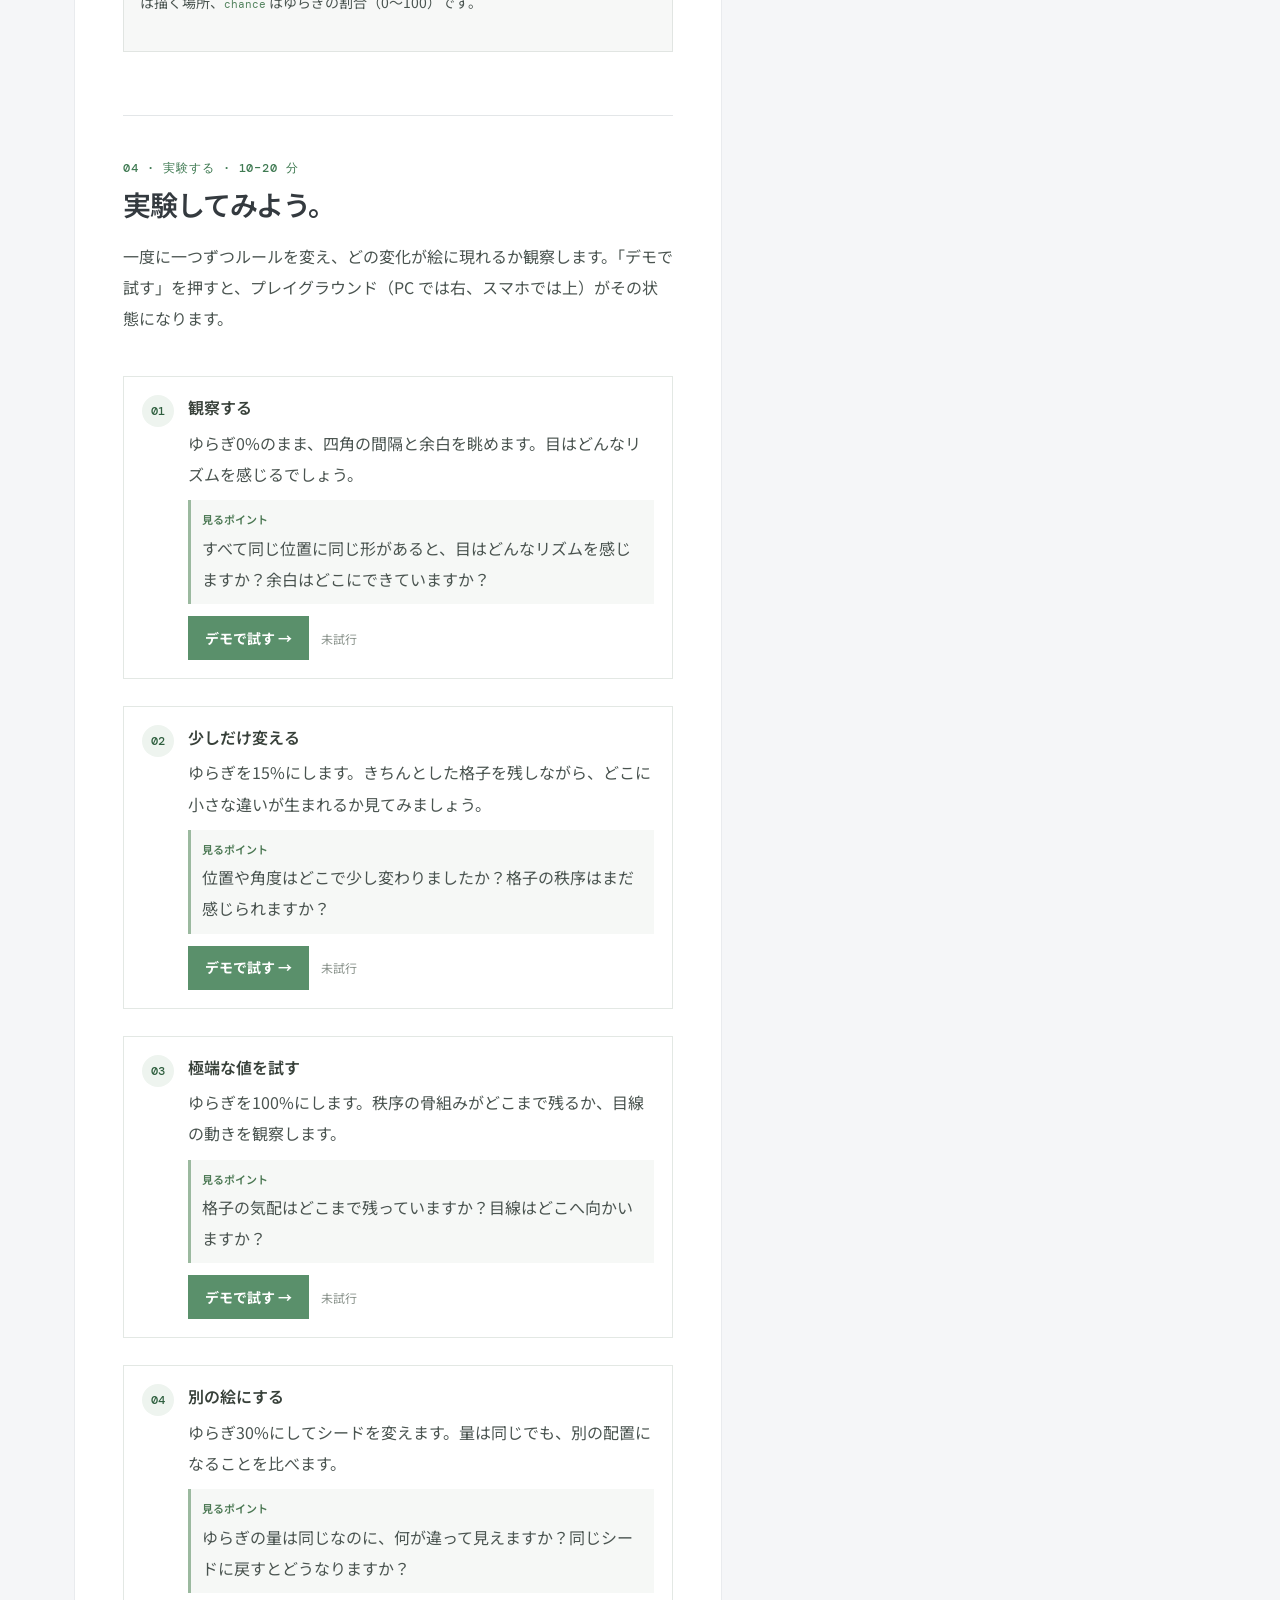
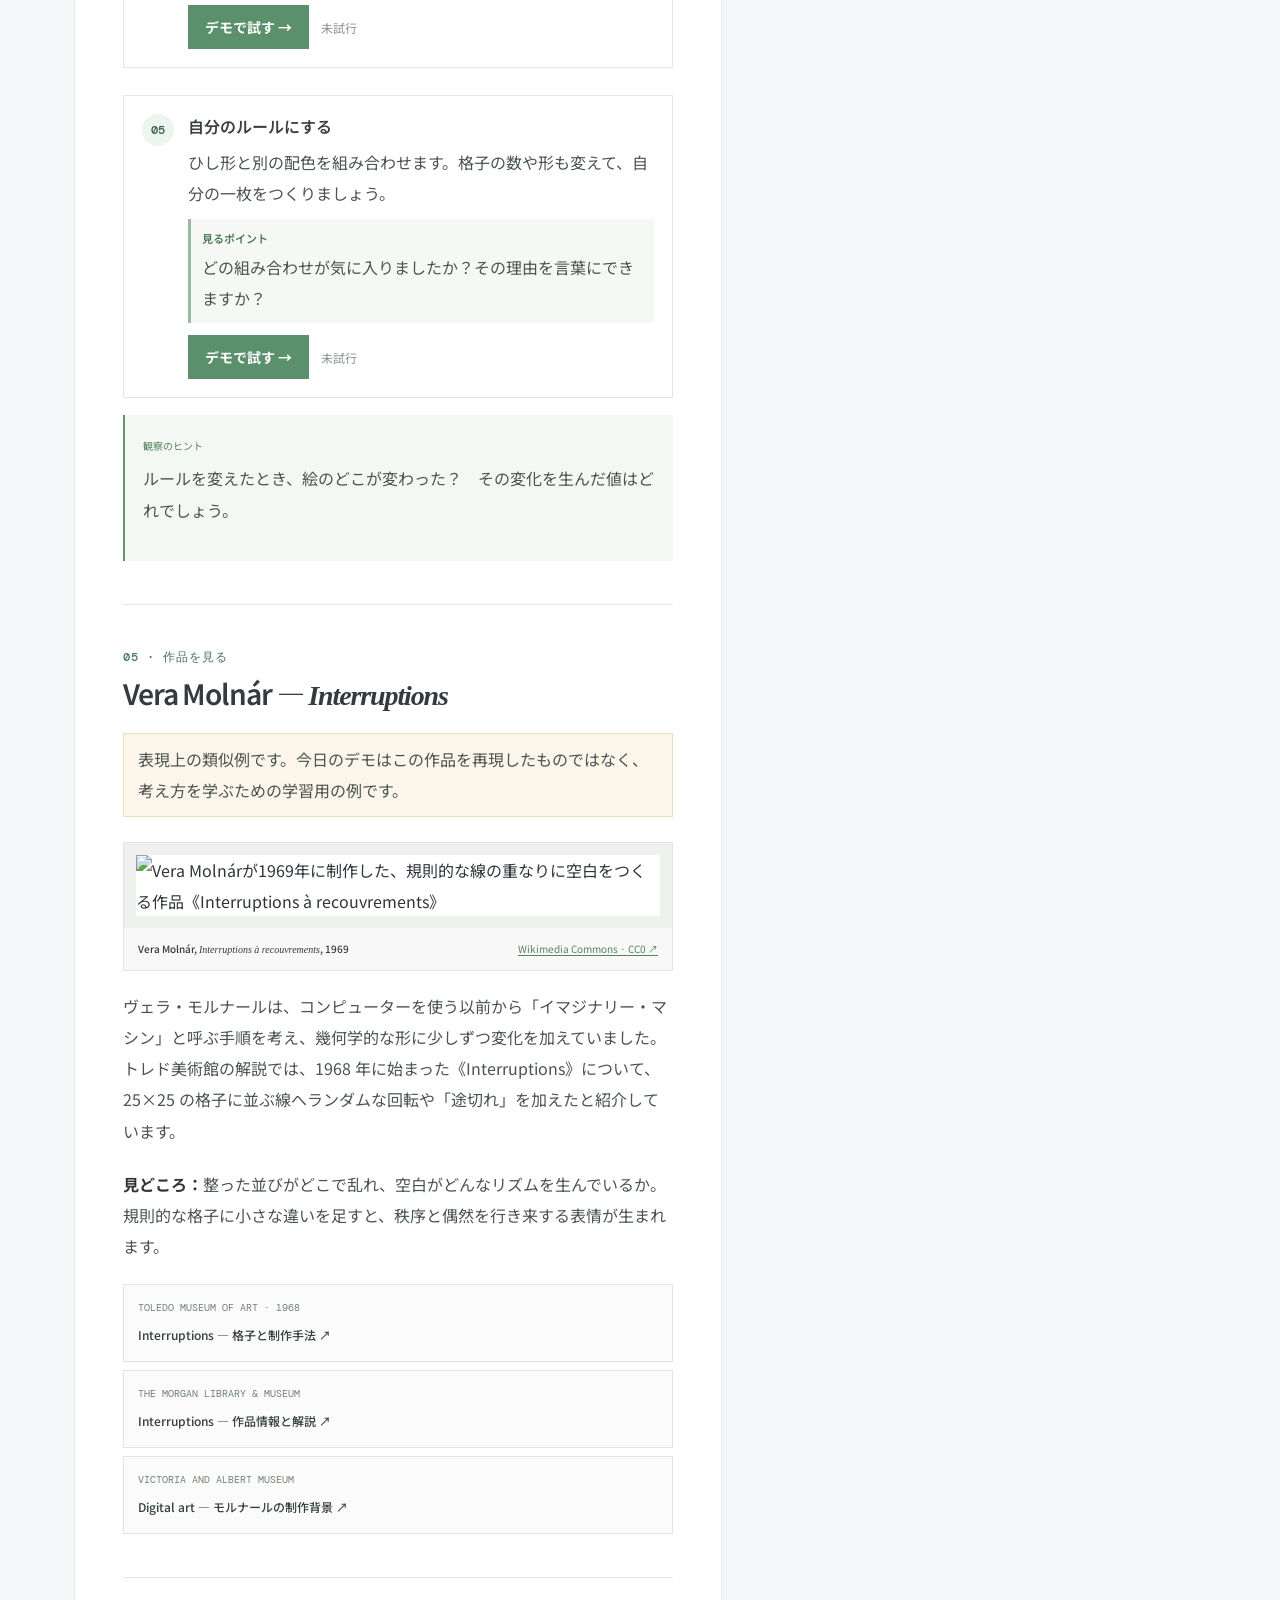
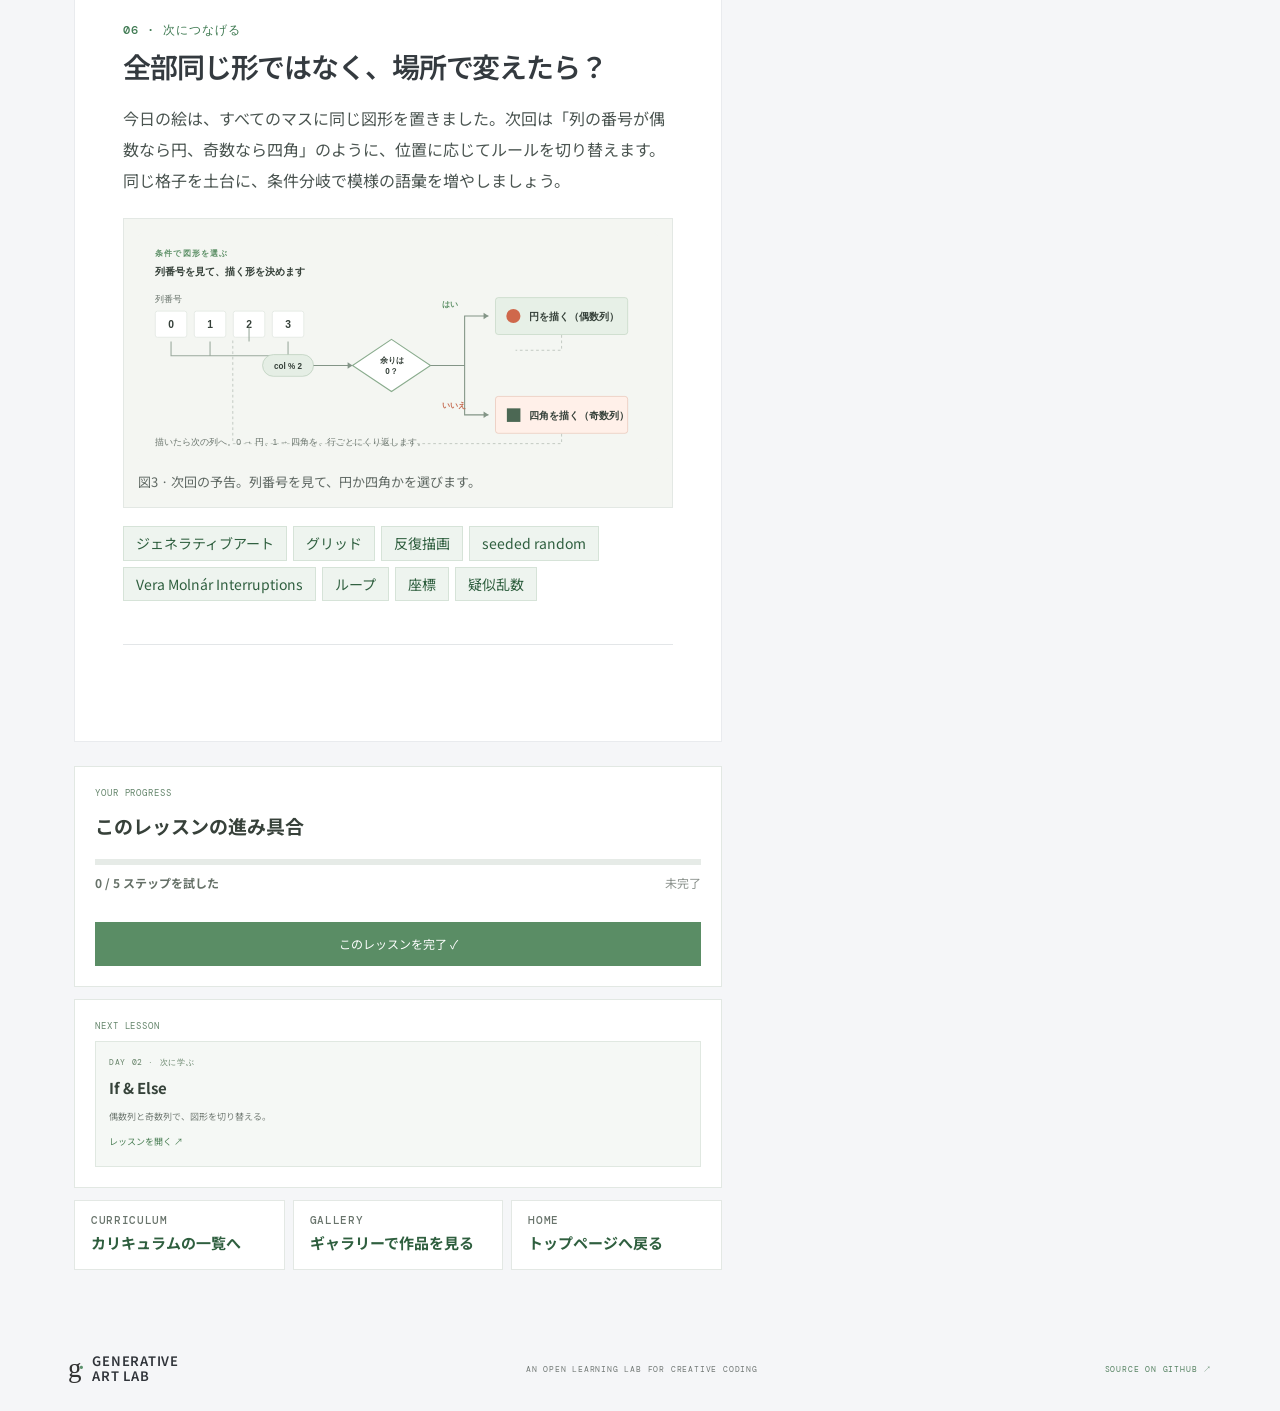
==== commit c170ba06: "Rebuild lesson articles in the design-proposal style - Question headings, today's rule shown once in" ====
--- a/lesson.html
+++ b/lesson.html
@@ -31,8 +31,8 @@
 <style>
 @media(max-width:680px){.topbar{height:68px;min-height:68px;padding:0 18px;flex-direction:row;justify-content:space-between;align-items:center;gap:12px}.brand{font-size:8px}.brand-mark{font-size:31px}.nav-cta{font-size:9px;padding:9px 10px;white-space:nowrap}}
 </style>
-  <link rel="stylesheet" href="./styles.css?v=16">
-  <script src="./lesson.js?v=16" defer></script>
+  <link rel="stylesheet" href="./styles.css?v=18">
+  <script src="./lesson.js?v=18" defer></script>
 </head>
 <body class="lesson-page">
   <header class="topbar"><a class="brand" href="./"><span class="brand-mark">g<span>·</span></span><span>GENERATIVE<br>ART LAB</span></a><nav class="main-nav"><a href="./#curriculum">カリキュラム</a><a href="./#about">このラボについて</a></nav><a class="nav-cta" href="./">ホームへ戻る <span>↗</span></a></header>
@@ -52,22 +52,14 @@
     </aside></div><div class="live-rule"><span>いまのルール</span><p id="current-rule-text">12列×12行の格子に、58%の大きさの四角を配置する。</p><small id="live-description">規則的に並んでいます。</small></div></section>
       
       <article class="lesson-article">
-        <section id="goal" class="article-section"><p class="eyebrow">01 · TODAY'S ALGORITHM</p><h2>今日のアルゴリズム</h2><p>今日は<strong>グリッドへの反復描画</strong>を体験します。画面を等間隔のマスに分け、それぞれに同じ手順をくり返すと、ひとつのルールから模様が生まれます。</p><figure class="algorithm-visual"><img src="./assets/day-01-grid-loop.svg" alt="格子を左から右へ進み、行の端で一段下がりながら、すべてのマスに同じ四角を描く流れ" loading="lazy" decoding="async"><figcaption>図1 · 横に進み、端で一段下へ。すべてのマスで同じ手順をくり返します。</figcaption></figure><div class="fact-grid"><div><span>何ができる？</span><p>タイル模様、ポスターの下地、規則と揺らぎを組み合わせた抽象画。</p></div><div><span>前提知識</span><p>画面に横と縦の位置があること。足し算と掛け算だけで大丈夫。</p></div><div><span>前回とのつながり</span><p>第1回なので、ここが出発点。次回は「場所によって違うルール」へ進みます。</p></div></div></section>
-        <section id="intuition" class="article-section"><p class="eyebrow">02 · FIRST, AN EVERYDAY IMAGE</p><h2>コピー機で、同じスタンプを押す。</h2><p>便せんに小さなスタンプを押す場面を想像してください。紙の左上から始めて、横へ一定の間隔で押す。端まで来たら一段下がり、また横へ押す。これだけで、スタンプの模様が面いっぱいに広がります。</p><p>プログラムの「くり返し」は、この手作業をコンピューターに任せる仕組みです。今回のルールはシンプルです。</p><div class="rule-card"><span class="rule-index">RULE / 01</span><p>「マスの中心に、少し小さな四角を描く」</p><span>これを、すべてのマスで行う。</span></div><figure class="diagram"><svg viewBox="0 0 620 216" role="img" aria-labelledby="diagram-title"><title id="diagram-title">マスの座標と中心位置を示す図</title><rect x="28" y="20" width="170" height="170" fill="none" stroke="#8e897e" stroke-width="1"/><path d="M85 20v170M141 20v170M28 77h170M28 133h170" stroke="#8e897e" stroke-width="1"/><rect x="101" y="93" width="24" height="24" fill="#d56a4e"/><path d="M113 105h68M113 105v73" stroke="#d56a4e" stroke-dasharray="3 4"/><circle cx="113" cy="105" r="4" fill="#d56a4e"/><text x="204" y="100">列 x = 1</text><text x="118" y="208">行 y = 1</text><text x="262" y="61">マスの左上から数える</text><text x="262" y="99">x = 1、y = 1 のマス</text><text x="262" y="137">中心に小さな四角を置く</text><text x="262" y="175">同じ手順を全マスへ</text></svg><figcaption>図1 · 数字は、左上を0として数えると扱いやすくなります。</figcaption></figure></section>
-        <section id="numbers" class="article-section"><p class="eyebrow">03 · A SMALL NUMBER EXAMPLE</p><h2>数を入れて、位置と揺れ幅をたしかめる。</h2><p>デモのマス目を横12列にしてみましょう。キャンバスの横幅を360ピクセルとすると、1マスは幅を12等分した大きさです。</p><div class="math-card"><div class="math-steps"><div><span>1マスの幅</span><code>360 ÷ 12 = 30 ピクセル</code></div><div><span>2列目の左端</span><code>列番号 1 × 30 = 30 ピクセル</code></div><div><span>そのマスの中心</span><code>30 + 30 ÷ 2 = 45 ピクセル</code></div><div><span>四角の大きさ（58%）</span><code>30 × 0.58 = 17.4 ピクセル</code></div><div><span>ゆらぎ40%の移動幅</span><code>30 × 0.40 × 0.45 = 全幅5.4ピクセル</code></div><div><span>中心から動く距離</span><code>(乱数 − 0.5) は −0.5〜+0.5 → 最大 ±2.7ピクセル</code></div></div><div class="math-note">左から2列目の四角の中心は、揺らぎ0%なら横45ピクセルです。40%なら中心から最大2.7ピクセル動けます。シードを固定すると、その動きも同じ配置に戻せます。</div></div><p>「乱数 − 0.5」は、0から1までの乱数の真ん中を0へ移し、左右どちらにも同じ幅だけ動けるようにします。「× 0.45」は、マスを越えて図形がぶつからないよう、移動量に上限をつけています。</p><div class="code-card"><div class="code-head"><span>HOW THE RULE BECOMES CODE</span><span>JavaScript</span></div><pre><code><span class="code-muted">// rows と cols の回数だけ、同じ処理をくり返す</span>
-for (let row = 0; row &lt; rows; row++) {
-  for (let col = 0; col &lt; cols; col++) {
-    const x = col * cellWidth + cellWidth / 2;
-    const y = row * cellHeight + cellHeight / 2;
-    const shiftX = (random() - 0.5) * cellWidth * (chance / 100) * 0.45;
-    drawShape(x + shiftX, y, cellWidth * size);
-  }
-}</code></pre></div><p>コードの <code>row</code> と <code>col</code> は「何段目」「何列目」かを数える札です。 <code>x</code> と <code>y</code> は描く場所、 <code>size</code> は図形の大きさ、 <code>chance</code> はゆらぎの割合（0〜100）です。 <code>random()</code> は固定シードから作る0〜1の数で、スライダーを動かすと揺れ幅が変わります。デモでは同じ仕組みを縦方向や角度にも使っています。</p></section>
-        <section id="experiment" class="article-section"><p class="eyebrow">04 · EXPERIMENT · 10–20 MIN</p><h2>実験してみよう。</h2><p>一度に一つずつルールを変え、どの変化が絵に現れるか観察します。「デモで試す」を押すと、プレイグラウンド（PC では右、スマホでは上）がその状態になります。</p><div class="experiment-playground"><ol class="experiment-list"><li data-step="0"><span class="step-badge">01</span><div><b>観察する</b><p class="experiment-action">ゆらぎ0%のまま、四角の間隔と余白を眺めます。目はどんなリズムを感じるでしょう。</p><button type="button" class="experiment-trigger">デモで試す →</button><span class="experiment-status">未試行</span></div></li><li data-step="1"><span class="step-badge">02</span><div><b>少しだけ変える</b><p class="experiment-action">ゆらぎを15%にします。きちんとした格子を残しながら、どこに小さな違いが生まれるか見てみましょう。</p><button type="button" class="experiment-trigger">デモで試す →</button><span class="experiment-status">未試行</span></div></li><li data-step="2"><span class="step-badge">03</span><div><b>極端な値を試す</b><p class="experiment-action">ゆらぎを100%にします。秩序の骨組みがどこまで残るか、目線の動きを観察します。</p><button type="button" class="experiment-trigger">デモで試す →</button><span class="experiment-status">未試行</span></div></li><li data-step="3"><span class="step-badge">04</span><div><b>別の絵にする</b><p class="experiment-action">ゆらぎ30%にしてシードを変えます。量は同じでも、別の配置になることを比べます。</p><button type="button" class="experiment-trigger">デモで試す →</button><span class="experiment-status">未試行</span></div></li><li data-step="4"><span class="step-badge">05</span><div><b>自分のルールにする</b><p class="experiment-action">ひし形と別の配色を組み合わせます。格子の数や形も変えて、自分の一枚をつくりましょう。</p><button type="button" class="experiment-trigger">デモで試す →</button><span class="experiment-status">未試行</span></div></li></ol></div><div class="observation"><span>観察のヒント</span><p>ルールを変えたとき、絵のどこが変わった？　その変化を生んだ値はどれでしょう。</p></div></section>
-        <section id="artist" class="article-section"><p class="eyebrow">05 · ARTIST & WORK</p><h2>Vera Molnár — <i>Interruptions</i></h2><p>アーティストのヴェラ・モルナールは、コンピューターを使う以前から「イマジナリー・マシン」と呼ぶ手順を考え、幾何学的な形に少しずつ変化を加えていました。トレド美術館の解説では、1968年に始まった《Interruptions》について、25×25の格子に並ぶ線へランダムな回転や「途切れ」を加えたと紹介しています。</p><p>今日のデモはこの作品を再現したものではありません。規則的な格子に小さな違いを足し、秩序と偶然を行き来する考え方を学ぶための<strong>学習用の例</strong>です。作品を見るときは、整った並びがどこで乱れ、空白がどんなリズムを生んでいるか観察してみましょう。</p><figure class="artist-work"><a href="https://commons.wikimedia.org/wiki/File:Vera_Molnar._Interruptions_%C3%A0_recouvrements%E2%80%9D_from_1969.jpg" target="_blank" rel="noreferrer"><img src="https://upload.wikimedia.org/wikipedia/commons/c/c1/Vera_Molnar._Interruptions_%C3%A0_recouvrements%E2%80%9D_from_1969.jpg" alt="Vera Molnárが1969年に制作した、規則的な線の重なりに空白をつくる作品《Interruptions à recouvrements》" loading="lazy" decoding="async" referrerpolicy="no-referrer"></a><figcaption><strong>Vera Molnár, <i>Interruptions à recouvrements</i>, 1969</strong><a href="https://commons.wikimedia.org/wiki/File:Vera_Molnar._Interruptions_%C3%A0_recouvrements%E2%80%9D_from_1969.jpg" target="_blank" rel="noreferrer">Wikimedia Commons · CC0 ↗</a></figcaption></figure><div class="artist-links"><a href="https://infiniteimages.toledomuseum.org/artwork/interruptions" target="_blank" rel="noreferrer"><span>TOLEDO MUSEUM OF ART · 1968</span><b>Interruptions — 格子と制作手法 ↗</b></a><a href="https://www.themorgan.org/drawings/item/405692" target="_blank" rel="noreferrer"><span>THE MORGAN LIBRARY & MUSEUM</span><b>Interruptions — 作品情報と解説 ↗</b></a><a href="https://www.vam.ac.uk/articles/digital-art" target="_blank" rel="noreferrer"><span>VICTORIA AND ALBERT MUSEUM</span><b>Digital art — モルナールの制作背景 ↗</b></a></div></section>
-        <section id="next" class="article-section"><p class="eyebrow">06 · KEEP EXPLORING</p><h2>次回は「条件」で変化をつける。</h2><p>今日の絵は、すべてのマスに同じ図形を置きました。次回は「列の番号が偶数なら円、奇数なら四角」のように、位置に応じてルールを切り替えます。同じ格子を土台に、条件分岐で模様の語彙を増やしましょう。</p><div class="next-links"><div><span>検索キーワード</span><p>ジェネラティブアート / グリッド / 反復描画 / seeded random / Vera Molnár Interruptions</p></div><div><span>もう少し知りたい人へ</span><p>ループ（くり返し処理）、座標、疑似乱数、シード値</p></div></div></section>
+        <section id="goal" class="article-section"><p class="eyebrow section-kicker">01 · 今日の目標</p><h2>同じルールを、すべてのマスでくり返す。</h2><div class="today-rule"><span>今日のルール</span><p>マスの中心に、少し小さな四角を描く。これを、すべてのマスで行う。</p><code>for (すべての行) { for (すべての列) { 中心に四角 } }</code></div><p>今日は<strong>グリッドへの反復描画</strong>を体験します。画面を等間隔のマスに分け、それぞれに同じ手順をくり返すと、ひとつのルールから模様が生まれます。</p><figure class="algorithm-visual"><img src="./assets/day-01-grid-loop.svg" alt="格子を左から右へ進み、行の端で一段下がりながら、すべてのマスに同じ四角を描く流れ" loading="lazy" decoding="async"><figcaption>図1 · 横に進み、端で一段下へ。すべてのマスで同じ手順をくり返します。</figcaption></figure><dl class="fact-list"><div><dt>何ができる？</dt><dd>タイル模様、ポスターの下地、規則と揺らぎを組み合わせた抽象画。</dd></div><div><dt>前提知識</dt><dd>画面に横と縦の位置があること。足し算と掛け算だけで大丈夫。</dd></div><div><dt>前回とのつながり</dt><dd>第1回なので、ここが出発点。次回は「場所によって違うルール」へ進みます。</dd></div></dl></section>
+        <section id="intuition" class="article-section"><p class="eyebrow section-kicker">02 · 直感でつかむ</p><h2>コピー機で、同じスタンプを押す。</h2><p>便せんに小さなスタンプを押す場面を想像してください。紙の左上から始めて、横へ一定の間隔で押す。端まで来たら一段下がり、また横へ押す。これだけで、スタンプの模様が面いっぱいに広がります。</p><p>プログラムの「くり返し」は、この手作業をコンピューターに任せる仕組みです。押す場所は、マスの左上から数えた列と行の番号で決まります。</p><figure class="lesson-figure diagram"><svg viewBox="0 0 620 216" role="img" aria-labelledby="diagram-title"><title id="diagram-title">マスの座標と中心位置を示す図</title><rect x="28" y="20" width="170" height="170" fill="none" stroke="#8e897e" stroke-width="1"/><path d="M85 20v170M141 20v170M28 77h170M28 133h170" stroke="#8e897e" stroke-width="1"/><rect x="101" y="93" width="24" height="24" fill="#d56a4e"/><path d="M113 105h68M113 105v73" stroke="#d56a4e" stroke-dasharray="3 4"/><circle cx="113" cy="105" r="4" fill="#d56a4e"/><text x="204" y="100">列 x = 1</text><text x="118" y="208">行 y = 1</text><text x="262" y="61">マスの左上から数える</text><text x="262" y="99">x = 1、y = 1 のマス</text><text x="262" y="137">中心に小さな四角を置く</text><text x="262" y="175">同じ手順を全マスへ</text></svg><figcaption>図2 · 数字は、左上を0として数えると扱いやすくなります。</figcaption></figure></section>
+        <section id="numbers" class="article-section"><p class="eyebrow section-kicker">03 · 数字で追う</p><h2>左から 2 列目の四角は、どこに置かれる？</h2><p>デモのマス目を横 12 列にして、キャンバスの横幅を 360 ピクセルとします。列番号は左端を 0 にして数えます。</p><ol class="number-steps"><li><span class="number-step-no">1</span><p class="number-step-label">1 マスの幅</p><p class="number-step-calc">360 ÷ 12 = 30 px</p></li><li><span class="number-step-no">2</span><p class="number-step-label">左から 2 列目の左端</p><p class="number-step-calc">列番号 1 × 30 = 30 px</p></li><li><span class="number-step-no">3</span><p class="number-step-label">そのマスの中心</p><p class="number-step-calc">30 + 30 ÷ 2 = 45 px</p></li><li><span class="number-step-no">4</span><p class="number-step-label">四角の大きさ（58%）</p><p class="number-step-calc">30 × 0.58 = 17.4 px</p></li><li><span class="number-step-no">5</span><p class="number-step-label">ゆらぎ 40% のときの揺れ幅</p><p class="number-step-calc">30 × 0.40 × 0.45 = 5.4 px（左右に ±2.7 px）</p></li></ol><div class="number-note"><p class="number-note-title">「乱数 − 0.5」と「× 0.45」の意味</p><p>乱数は 0〜1 の数です。0.5 を引くと −0.5〜+0.5 になり、左右どちらにも同じ幅だけ動けます。× 0.45 は、図形がとなりのマスにはみ出さないための上限です。シードを固定すると、同じ揺れ方に戻せます。</p></div><div class="code-card"><div class="code-head"><span>HOW THE RULE BECOMES CODE</span><span>JavaScript</span></div><pre><code><span class="code-line"><span class="code-muted">// rows と cols の回数だけ、同じ処理をくり返す</span></span><span class="code-line">for (let row = 0; row &lt; rows; row++) {</span><span class="code-line">  for (let col = 0; col &lt; cols; col++) {</span><span class="code-line is-highlight">    const x = col * cellWidth + cellWidth / 2;</span><span class="code-line is-highlight">    const y = row * cellHeight + cellHeight / 2;</span><span class="code-line is-highlight">    const shiftX = (random() - 0.5) * cellWidth * (chance / 100) * 0.45;</span><span class="code-line">    drawShape(x + shiftX, y, cellWidth * size);</span><span class="code-line">  }</span><span class="code-line">}</span></code></pre><p class="code-note">緑の行が「どこに描くか」を決める部分。<code>row</code> と <code>col</code> は何段目・何列目か、<code>x</code> と <code>y</code> は描く場所、<code>chance</code> はゆらぎの割合（0〜100）です。</p></div></section>
+        <section id="experiment" class="article-section"><p class="eyebrow section-kicker">04 · 実験する · 10–20 分</p><h2>実験してみよう。</h2><p>一度に一つずつルールを変え、どの変化が絵に現れるか観察します。「デモで試す」を押すと、プレイグラウンド（PC では右、スマホでは上）がその状態になります。</p><div class="experiment-playground"><ol class="experiment-list"><li data-step="0"><span class="step-badge">01</span><div><b>観察する</b><p class="experiment-action">ゆらぎ0%のまま、四角の間隔と余白を眺めます。目はどんなリズムを感じるでしょう。</p><p class="experiment-question"><strong>見るポイント</strong> すべて同じ位置に同じ形があると、目はどんなリズムを感じますか？余白はどこにできていますか？</p><button type="button" class="experiment-trigger">デモで試す →</button><span class="experiment-status">未試行</span></div></li><li data-step="1"><span class="step-badge">02</span><div><b>少しだけ変える</b><p class="experiment-action">ゆらぎを15%にします。きちんとした格子を残しながら、どこに小さな違いが生まれるか見てみましょう。</p><p class="experiment-question"><strong>見るポイント</strong> 位置や角度はどこで少し変わりましたか？格子の秩序はまだ感じられますか？</p><button type="button" class="experiment-trigger">デモで試す →</button><span class="experiment-status">未試行</span></div></li><li data-step="2"><span class="step-badge">03</span><div><b>極端な値を試す</b><p class="experiment-action">ゆらぎを100%にします。秩序の骨組みがどこまで残るか、目線の動きを観察します。</p><p class="experiment-question"><strong>見るポイント</strong> 格子の気配はどこまで残っていますか？目線はどこへ向かいますか？</p><button type="button" class="experiment-trigger">デモで試す →</button><span class="experiment-status">未試行</span></div></li><li data-step="3"><span class="step-badge">04</span><div><b>別の絵にする</b><p class="experiment-action">ゆらぎ30%にしてシードを変えます。量は同じでも、別の配置になることを比べます。</p><p class="experiment-question"><strong>見るポイント</strong> ゆらぎの量は同じなのに、何が違って見えますか？同じシードに戻すとどうなりますか？</p><button type="button" class="experiment-trigger">デモで試す →</button><span class="experiment-status">未試行</span></div></li><li data-step="4"><span class="step-badge">05</span><div><b>自分のルールにする</b><p class="experiment-action">ひし形と別の配色を組み合わせます。格子の数や形も変えて、自分の一枚をつくりましょう。</p><p class="experiment-question"><strong>見るポイント</strong> どの組み合わせが気に入りましたか？その理由を言葉にできますか？</p><button type="button" class="experiment-trigger">デモで試す →</button><span class="experiment-status">未試行</span></div></li></ol></div><div class="observation"><span>観察のヒント</span><p>ルールを変えたとき、絵のどこが変わった？　その変化を生んだ値はどれでしょう。</p></div></section>
+        <section id="artist" class="article-section"><p class="eyebrow section-kicker">05 · 作品を見る</p><h2>Vera Molnár — <i>Interruptions</i></h2><p class="artist-note">表現上の類似例です。今日のデモはこの作品を再現したものではなく、考え方を学ぶための学習用の例です。</p><figure class="artist-work"><a href="https://commons.wikimedia.org/wiki/File:Vera_Molnar._Interruptions_%C3%A0_recouvrements%E2%80%9D_from_1969.jpg" target="_blank" rel="noreferrer"><img src="https://upload.wikimedia.org/wikipedia/commons/c/c1/Vera_Molnar._Interruptions_%C3%A0_recouvrements%E2%80%9D_from_1969.jpg" alt="Vera Molnárが1969年に制作した、規則的な線の重なりに空白をつくる作品《Interruptions à recouvrements》" loading="lazy" decoding="async" referrerpolicy="no-referrer"></a><figcaption><strong>Vera Molnár, <i>Interruptions à recouvrements</i>, 1969</strong><a href="https://commons.wikimedia.org/wiki/File:Vera_Molnar._Interruptions_%C3%A0_recouvrements%E2%80%9D_from_1969.jpg" target="_blank" rel="noreferrer">Wikimedia Commons · CC0 ↗</a></figcaption></figure><p>ヴェラ・モルナールは、コンピューターを使う以前から「イマジナリー・マシン」と呼ぶ手順を考え、幾何学的な形に少しずつ変化を加えていました。トレド美術館の解説では、1968 年に始まった《Interruptions》について、25×25 の格子に並ぶ線へランダムな回転や「途切れ」を加えたと紹介しています。</p><p><b class="artist-highlight-label">見どころ：</b>整った並びがどこで乱れ、空白がどんなリズムを生んでいるか。規則的な格子に小さな違いを足すと、秩序と偶然を行き来する表情が生まれます。</p><div class="artist-links"><a href="https://infiniteimages.toledomuseum.org/artwork/interruptions" target="_blank" rel="noreferrer"><span>TOLEDO MUSEUM OF ART · 1968</span><b>Interruptions — 格子と制作手法 ↗</b></a><a href="https://www.themorgan.org/drawings/item/405692" target="_blank" rel="noreferrer"><span>THE MORGAN LIBRARY & MUSEUM</span><b>Interruptions — 作品情報と解説 ↗</b></a><a href="https://www.vam.ac.uk/articles/digital-art" target="_blank" rel="noreferrer"><span>VICTORIA AND ALBERT MUSEUM</span><b>Digital art — モルナールの制作背景 ↗</b></a></div></section>
+        <section id="next" class="article-section"><p class="eyebrow section-kicker">06 · 次につなげる</p><h2>全部同じ形ではなく、場所で変えたら？</h2><p>今日の絵は、すべてのマスに同じ図形を置きました。次回は「列の番号が偶数なら円、奇数なら四角」のように、位置に応じてルールを切り替えます。同じ格子を土台に、条件分岐で模様の語彙を増やしましょう。</p><figure class="lesson-figure"><img src="./assets/day-02-condition-flow.svg" alt="列番号を2で割った余りが0なら円、1なら四角を描く条件分岐の図" loading="lazy" decoding="async"><figcaption>図3 · 次回の予告。列番号を見て、円か四角かを選びます。</figcaption></figure><ul class="keyword-chips" aria-label="検索キーワード"><li>ジェネラティブアート</li><li>グリッド</li><li>反復描画</li><li>seeded random</li><li>Vera Molnár Interruptions</li><li>ループ</li><li>座標</li><li>疑似乱数</li></ul></section>
       </article>
-      <section class="lesson-finish" aria-label="レッスンの進み具合と次のレッスン"><div class="finish-progress"><p class="eyebrow">YOUR PROGRESS</p><h2>このレッスンの進み具合</h2><div class="progress-track"><i id="progress-fill"></i></div><div class="finish-progress-row"><b id="progress-label">0 / 5 ステップを試した</b><span class="completion-status" id="completion-status">未完了</span></div><button id="mark-complete" class="mark-complete" type="button">このレッスンを完了 ✓</button></div><div class="next-lesson-slot" id="next-lesson-slot"><p class="eyebrow">NEXT LESSON</p><div class="next-lesson-card is-locked" id="next-lesson-card"><span class="next-lesson-kicker">DAY 02 · 次に学ぶ</span><b>次のレッスンは準備中です</b><span>公開されたら、ここから続けられます。</span></div></div></section>
+      <section class="lesson-finish" aria-label="レッスンの進み具合と次のレッスン"><div class="finish-progress"><p class="eyebrow">YOUR PROGRESS</p><h2>このレッスンの進み具合</h2><div class="progress-track"><i id="progress-fill"></i></div><div class="finish-progress-row"><b id="progress-label">0 / 5 ステップを試した</b><span class="completion-status" id="completion-status">未完了</span></div><button id="mark-complete" class="mark-complete" type="button">このレッスンを完了 ✓</button></div><div class="next-lesson-slot" id="next-lesson-slot"><p class="eyebrow">NEXT LESSON</p><div class="next-lesson-card is-locked" id="next-lesson-card"><span class="next-lesson-kicker">DAY 02 · 次に学ぶ</span><b>次のレッスンは準備中です</b><span>公開されたら、ここから続けられます。</span></div></div><nav class="lesson-pager" id="lesson-pager" aria-label="ほかのページへ"><a class="pager-link" href="./#curriculum"><span>CURRICULUM</span><b>カリキュラムの一覧へ</b></a><a class="pager-link" href="./"><span>HOME</span><b>トップページへ戻る</b></a></nav></section>
     </div>
     
   </main>
--- a/styles.css
+++ b/styles.css
@@ -306,3 +306,53 @@
   body.lesson-page .lesson-demo .controls .demo-actions .button-primary{grid-column:1/-1}
   body.lesson-page .lesson-demo .choice-buttons{grid-template-columns:repeat(2,minmax(0,1fr))}
 }
+
+/* Lesson article in the design-proposal style: question headings, one prominent rule,
+   vertical lists instead of side-by-side cards, figures wherever they help. */
+body.lesson-page .article-section .section-kicker{margin-bottom:6px;font:500 12px var(--mono);letter-spacing:.08em;color:#3f7a52}
+body.lesson-page .article-section h2{font-size:clamp(24px,2.6vw,28px);line-height:1.5;margin-bottom:16px}
+body.lesson-page .article-section p{font-size:16px;line-height:1.95;color:#4a5450}
+body.lesson-page .today-rule{margin:4px 0 20px;padding:18px 20px;border:2px solid #5a906b;background:#fff}
+body.lesson-page .today-rule>span{display:block;font-size:13px;font-weight:700;color:#3f7a52}
+body.lesson-page .today-rule p{margin:4px 0 0;font-size:19px;font-weight:700;line-height:1.7;color:#30343a}
+body.lesson-page .today-rule code{display:block;margin-top:8px;font:500 14px var(--mono);color:#4a5450;background:none;padding:0}
+body.lesson-page .fact-list{margin:24px 0 0;border-top:1px solid #e3e8e4}
+body.lesson-page .fact-list>div{display:grid;grid-template-columns:150px minmax(0,1fr);gap:4px 20px;padding:14px 0;border-bottom:1px solid #e3e8e4}
+body.lesson-page .fact-list dt{font-size:14px;font-weight:700;color:#3f7a52}
+body.lesson-page .fact-list dd{margin:0;font-size:15px;line-height:1.85;color:#4a5450}
+body.lesson-page .lesson-figure{margin:22px 0 0;padding:14px;background:#f4f6f2;border:1px solid #e3e8e4}
+body.lesson-page .lesson-figure img{display:block;width:100%;height:auto}
+body.lesson-page .lesson-figure figcaption{margin-top:10px;font-size:13px;line-height:1.7;color:#5f6863}
+body.lesson-page .number-steps{margin:20px 0 0;padding:0;list-style:none;border-left:2px solid #d6e3d8}
+body.lesson-page .number-steps li{position:relative;padding:0 0 18px 26px}
+body.lesson-page .number-step-no{position:absolute;left:-12px;top:3px;width:22px;height:22px;display:grid;place-items:center;border-radius:50%;background:#5a906b;color:#fff;font:500 12px var(--mono)}
+body.lesson-page .article-section .number-step-label{margin:0;font-size:14px;line-height:1.6;color:#69746c}
+body.lesson-page .article-section .number-step-calc{margin:2px 0 0;font:500 17px/1.6 var(--mono);color:#30343a}
+body.lesson-page .number-note{margin:6px 0 0;padding:16px 18px;background:#f7f8fa;border:1px solid #e3e8e4}
+body.lesson-page .article-section .number-note-title{margin:0 0 4px;font-size:15px;font-weight:700;color:#30343a}
+body.lesson-page .number-note p{font-size:15px;line-height:1.85}
+body.lesson-page .code-card pre code{display:block}
+body.lesson-page .code-line{display:block;padding:0 4px;margin:0 -4px}
+body.lesson-page .code-line.is-highlight{background:#e5efe6;color:#2f5f3f;font-weight:500}
+body.lesson-page .code-card .code-note{font-size:14px}
+body.lesson-page .keyword-chips{display:flex;flex-wrap:wrap;gap:6px;margin:18px 0 0;padding:0;list-style:none}
+body.lesson-page .keyword-chips li{padding:3px 12px;border:1px solid #d6e3d8;background:#eef4ef;font-size:14px;color:#2f5f3f}
+body.lesson-page .artist-links{display:flex;flex-direction:column;gap:8px;grid-template-columns:none}
+body.lesson-page .artist-highlight-label{color:#30343a}
+body.lesson-page .artist-work figcaption{display:flex;flex-wrap:wrap;justify-content:space-between;gap:4px 16px}
+body.lesson-page .lesson-content>.lesson-finish{display:flex;flex-direction:column;gap:12px}
+@media(max-width:680px){
+  body.lesson-page .fact-list>div{grid-template-columns:minmax(0,1fr)}
+  body.lesson-page .lesson-figure{padding:8px;margin-left:-8px;margin-right:-8px}
+  body.lesson-page .today-rule p{font-size:17px}
+}
+body.lesson-page .lesson-pager{display:grid;grid-template-columns:repeat(auto-fit,minmax(200px,1fr));gap:8px}
+body.lesson-page .pager-link{display:flex;flex-direction:column;gap:2px;min-height:64px;padding:12px 16px;background:#fff;border:1px solid #e3e8e4;color:#30343a;text-decoration:none;transition:border-color .15s}
+body.lesson-page .pager-link:hover{border-color:#5a906b}
+body.lesson-page .pager-link span{font:500 11px var(--mono);letter-spacing:.06em;color:#69746c}
+body.lesson-page .pager-link b{font-size:15px;font-weight:700;color:#2f5f3f}
+body.lesson-page .pager-prev{grid-column:1/-1}
+body.lesson-page .code-card pre{padding:16px 18px;font:400 14px/1.9 var(--mono);color:#30343a}
+body.lesson-page .code-card pre code{font:inherit}
+@media(max-width:680px){body.lesson-page .code-card pre{font-size:12.5px;padding:14px}}
+body.lesson-page .code-card pre code{display:inline-block;min-width:100%}
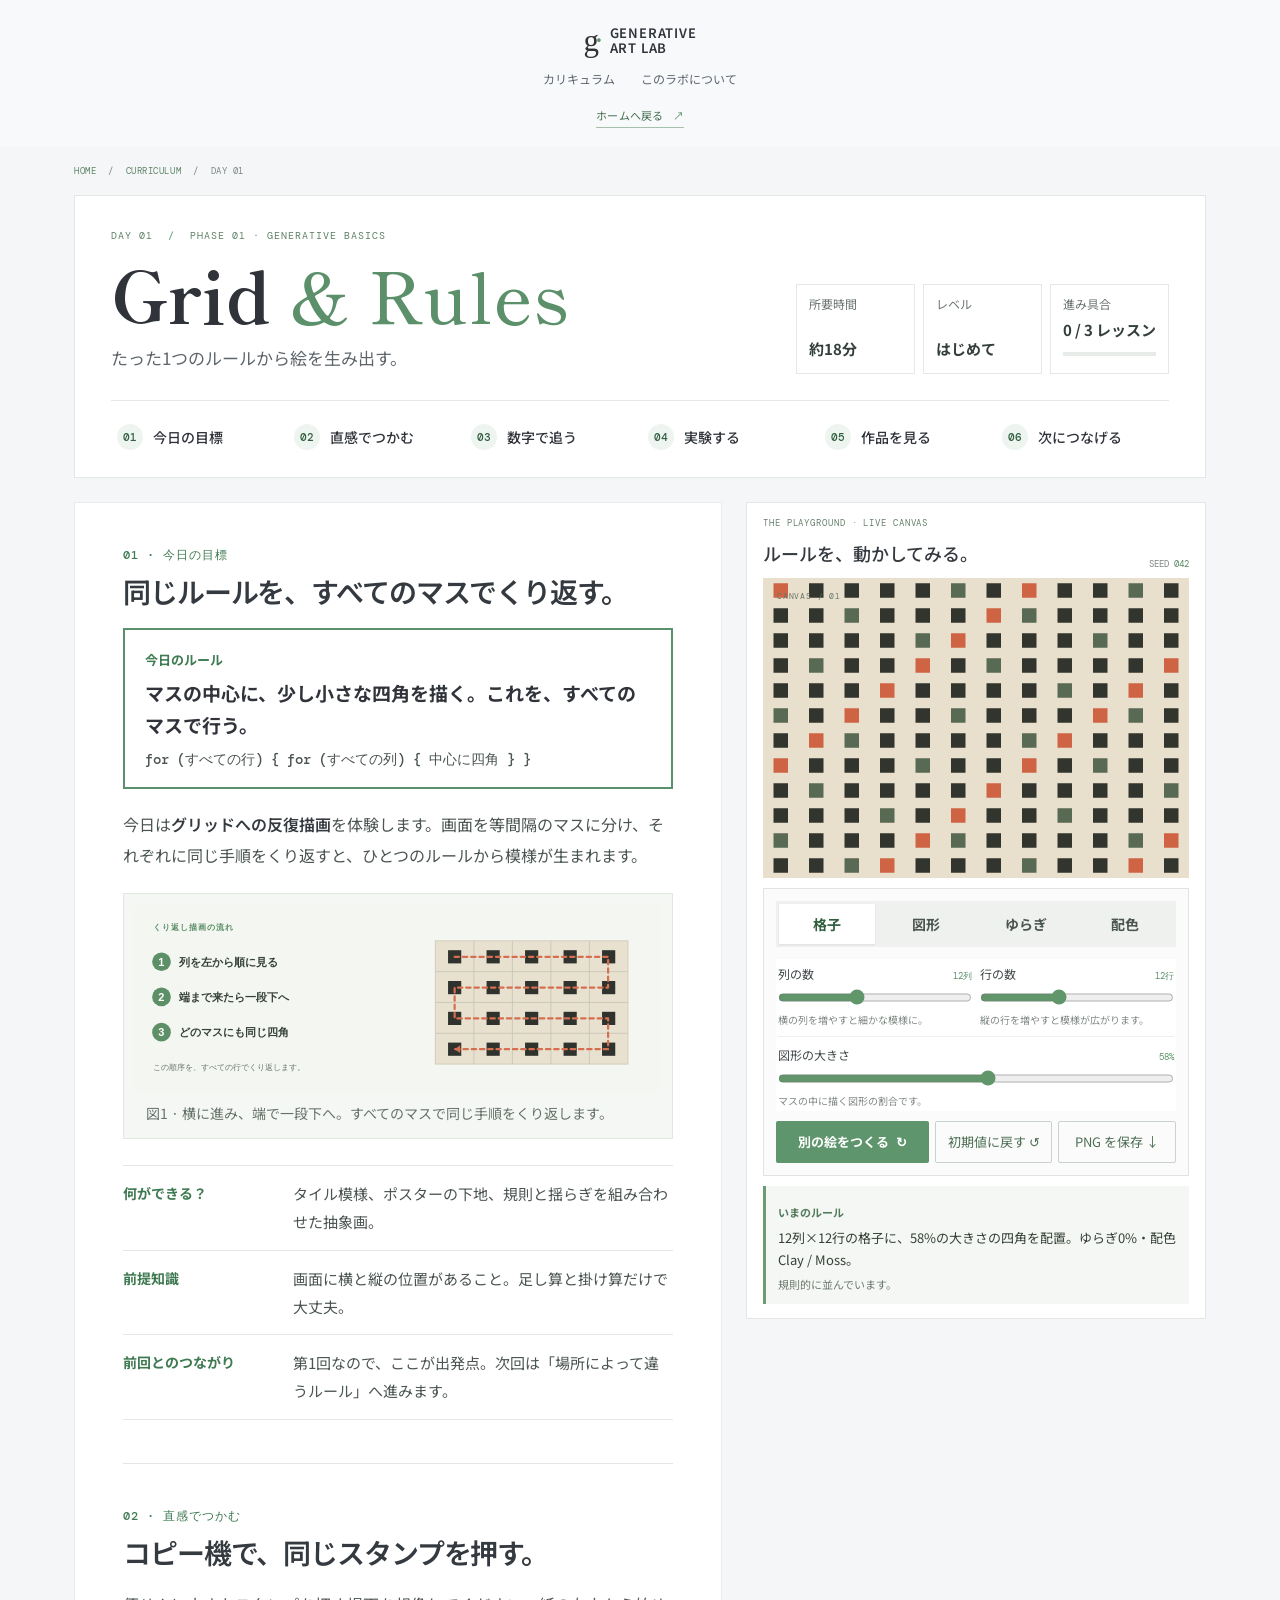
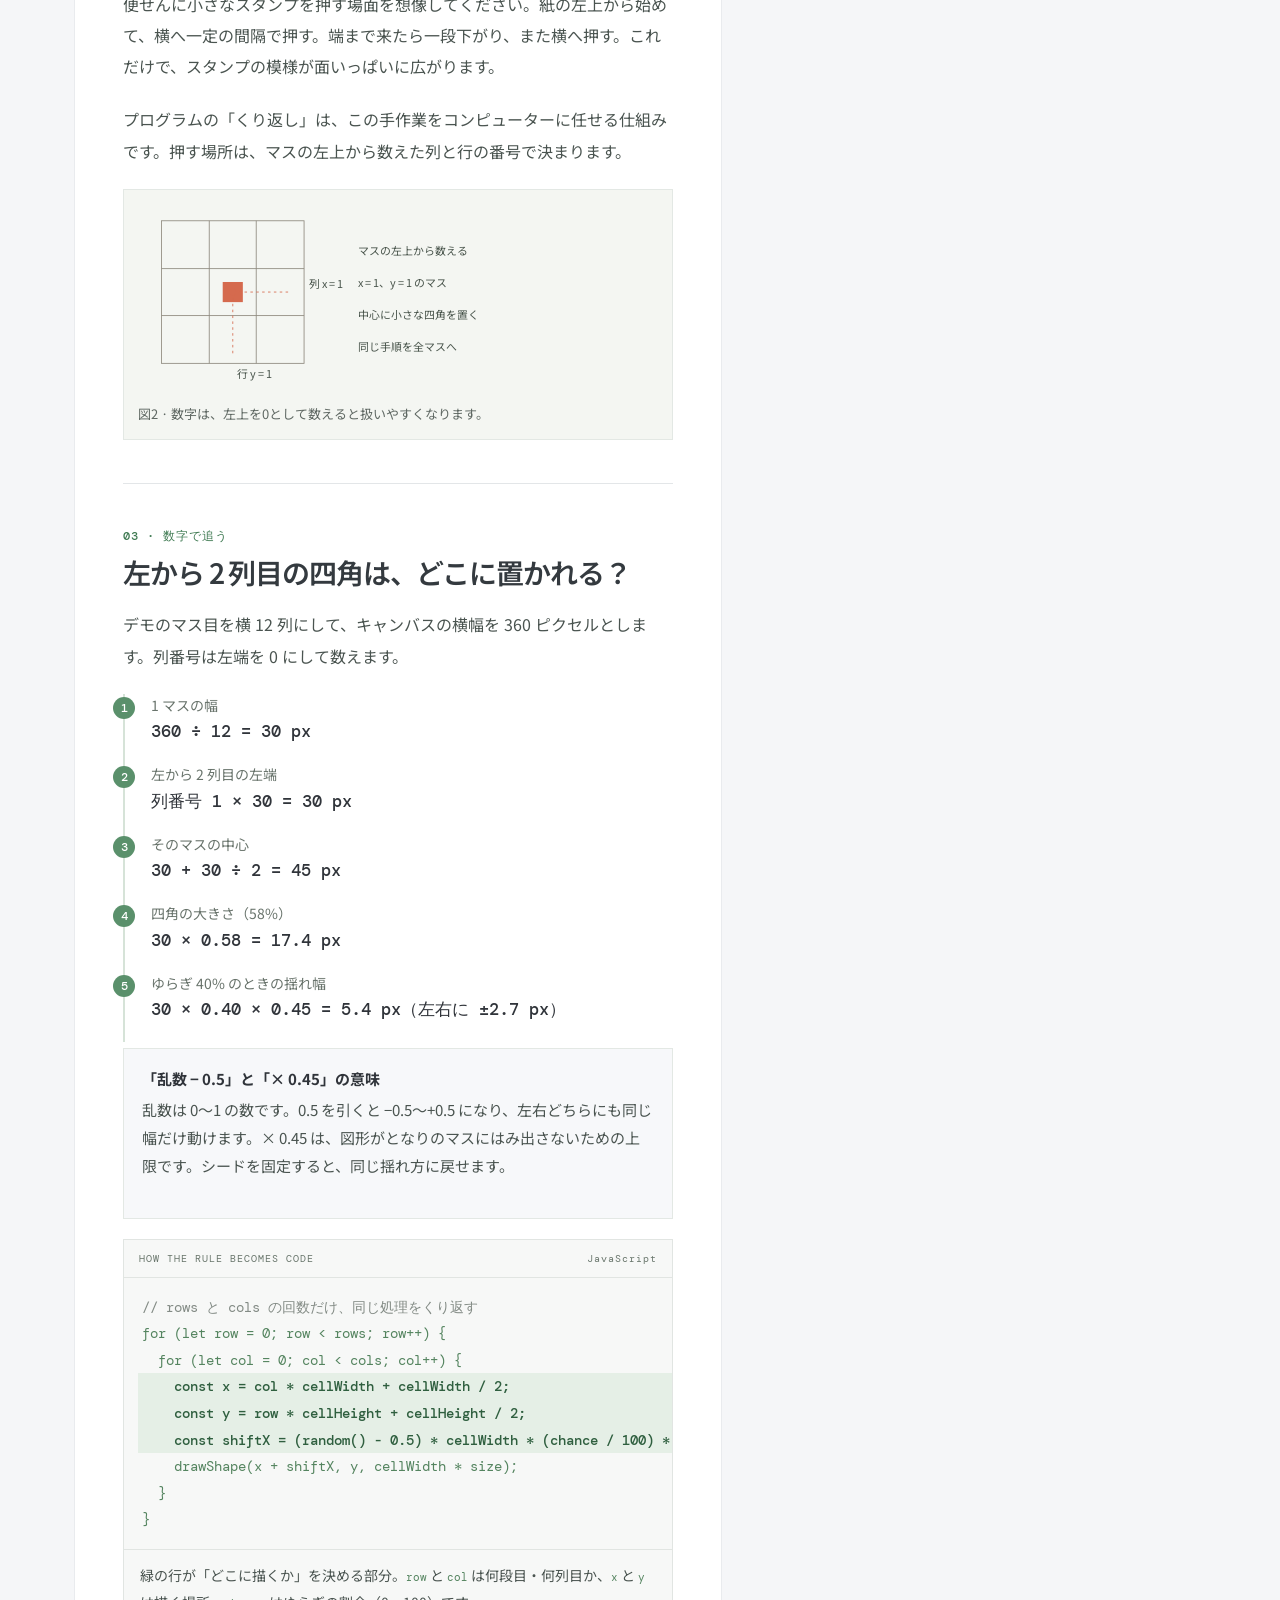
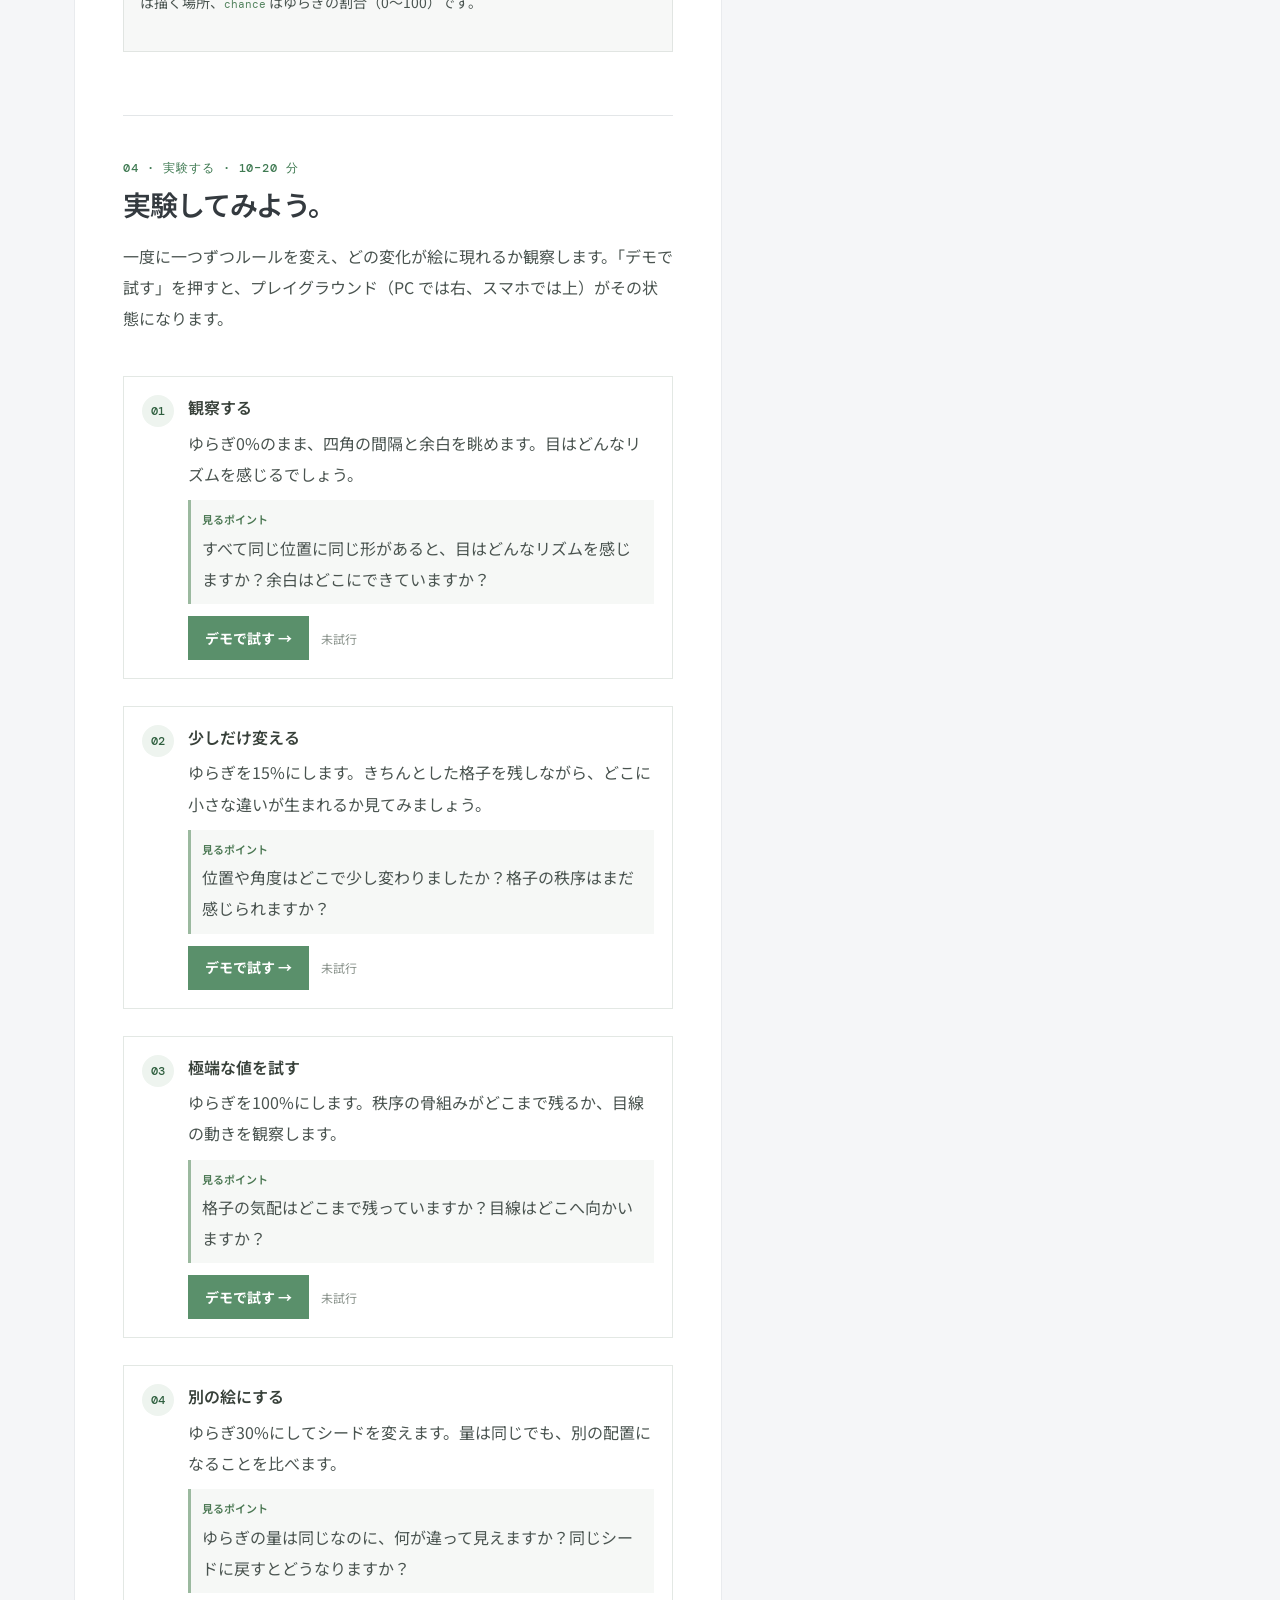
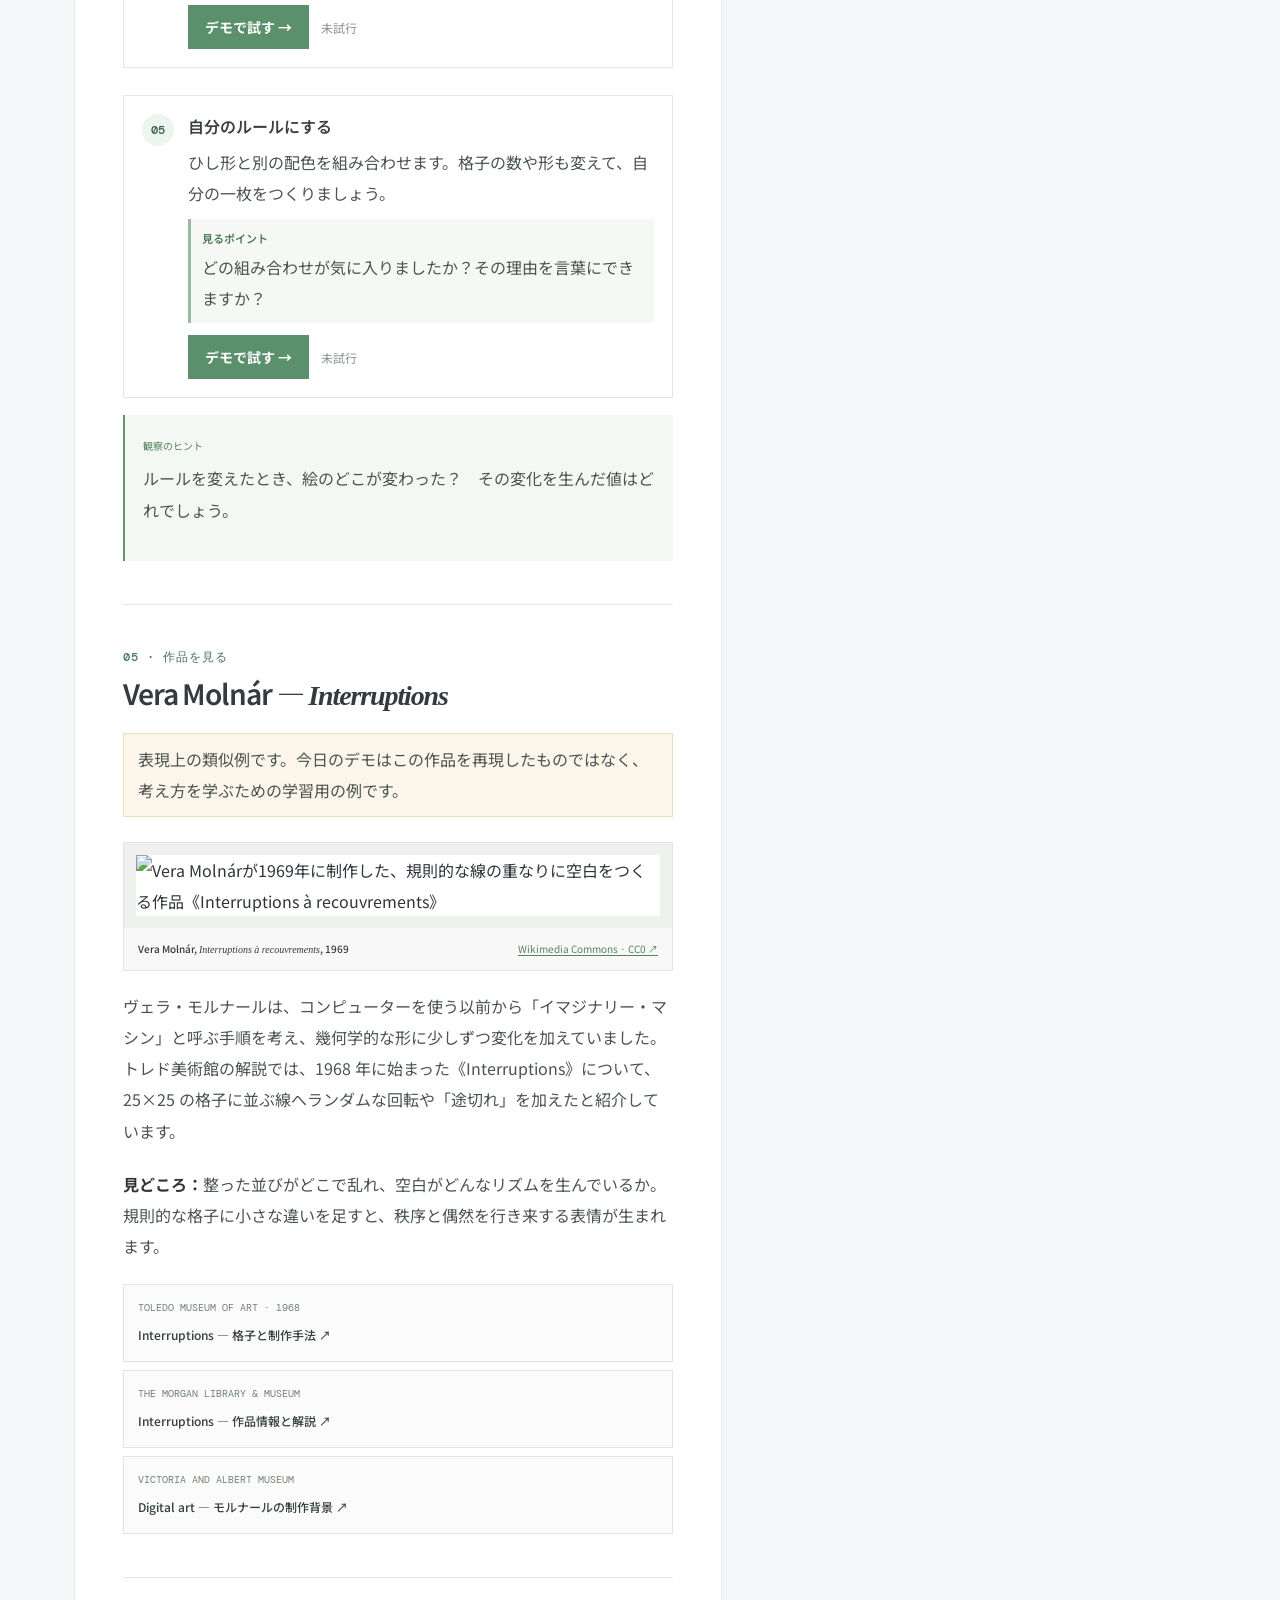
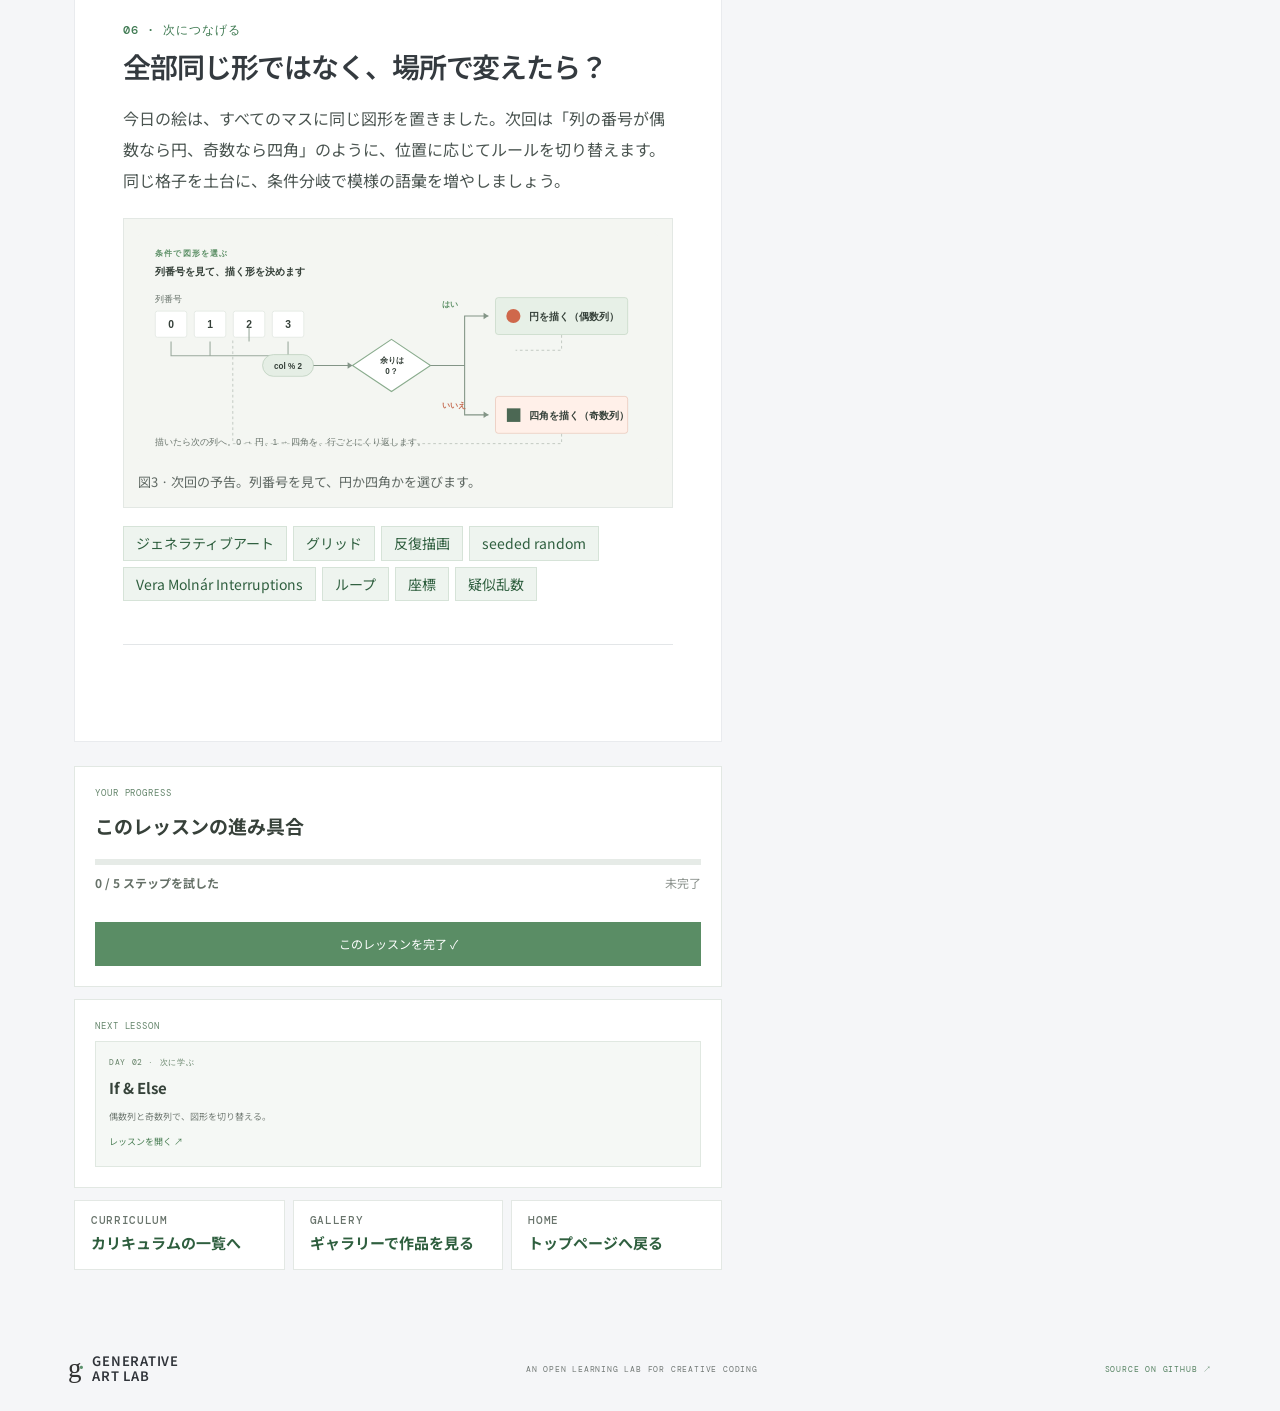
==== commit 951d16b5: "Bump lesson script cache version" ====
--- a/lesson.html
+++ b/lesson.html
@@ -32,7 +32,7 @@
 @media(max-width:680px){.topbar{height:68px;min-height:68px;padding:0 18px;flex-direction:row;justify-content:space-between;align-items:center;gap:12px}.brand{font-size:8px}.brand-mark{font-size:31px}.nav-cta{font-size:9px;padding:9px 10px;white-space:nowrap}}
 </style>
   <link rel="stylesheet" href="./styles.css?v=18">
-  <script src="./lesson.js?v=18" defer></script>
+  <script src="./lesson.js?v=19" defer></script>
 </head>
 <body class="lesson-page">
   <header class="topbar"><a class="brand" href="./"><span class="brand-mark">g<span>·</span></span><span>GENERATIVE<br>ART LAB</span></a><nav class="main-nav"><a href="./#curriculum">カリキュラム</a><a href="./#about">このラボについて</a></nav><a class="nav-cta" href="./">ホームへ戻る <span>↗</span></a></header>
